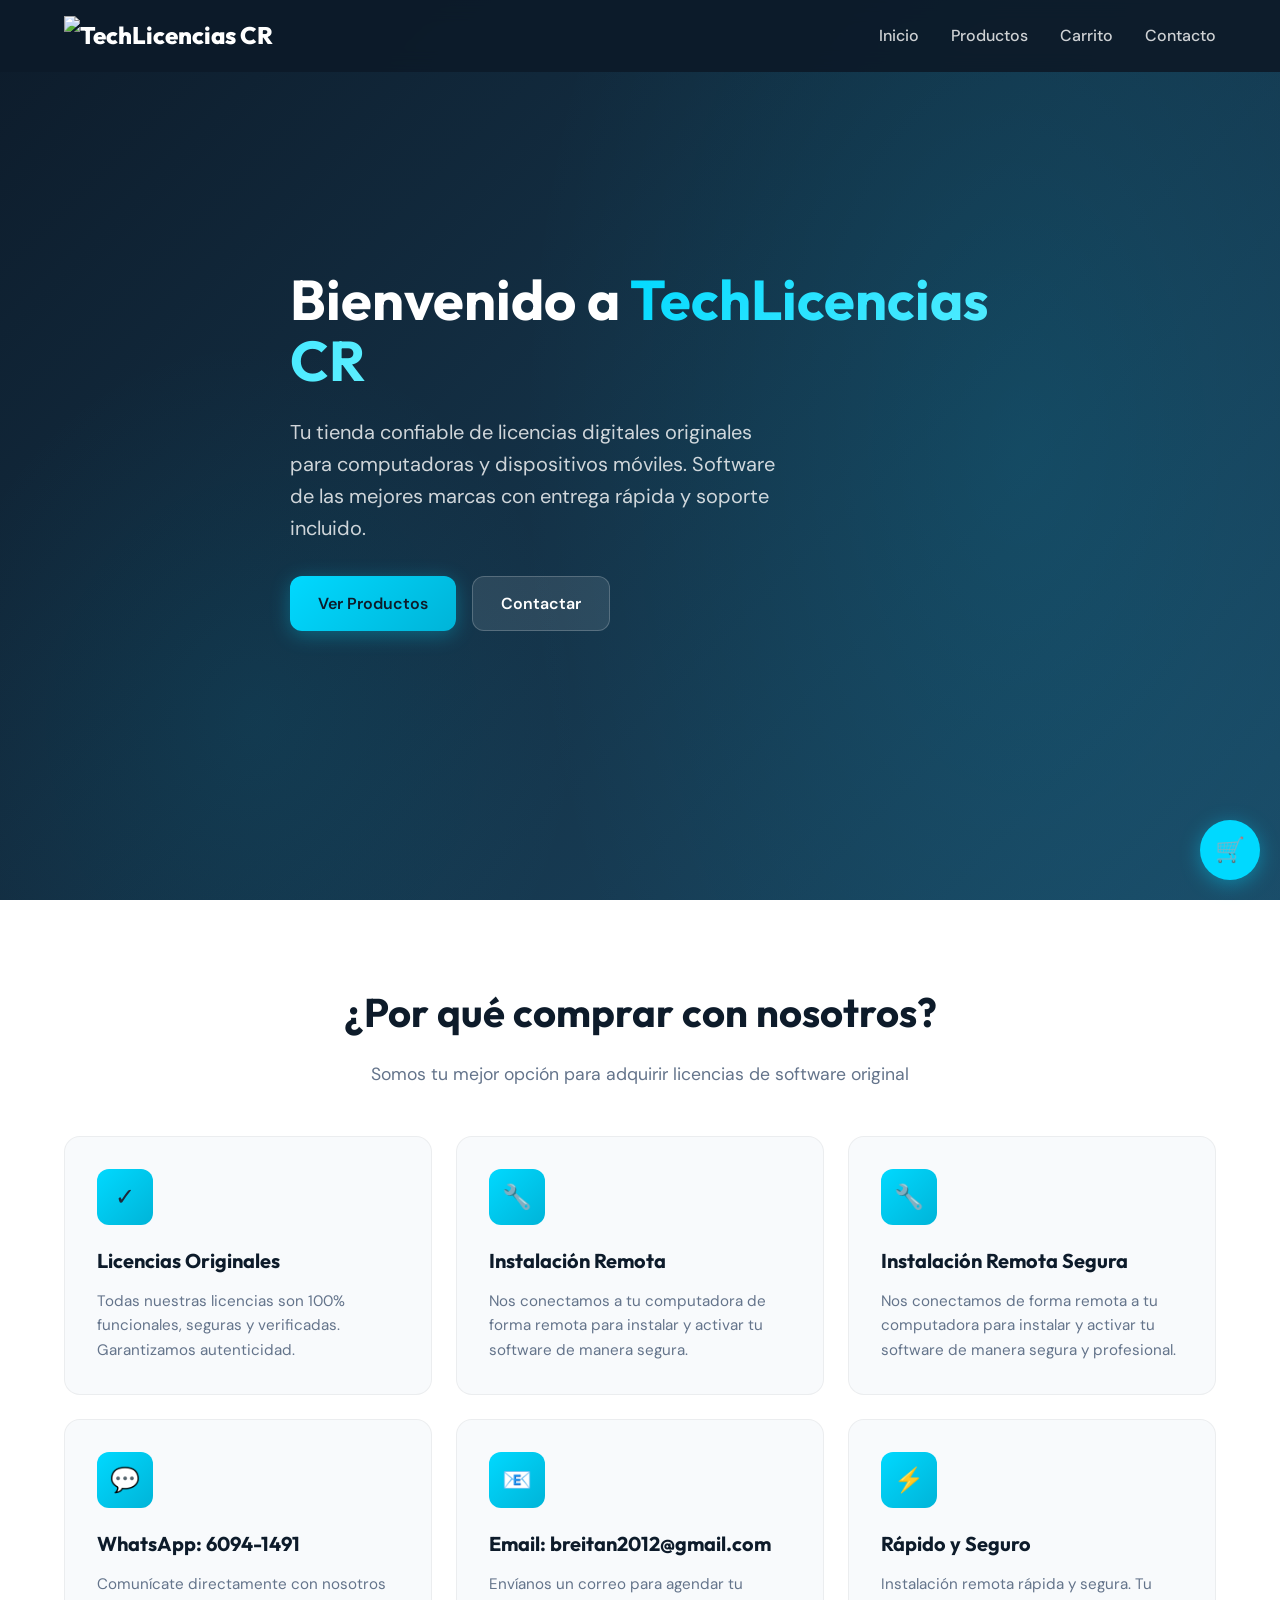
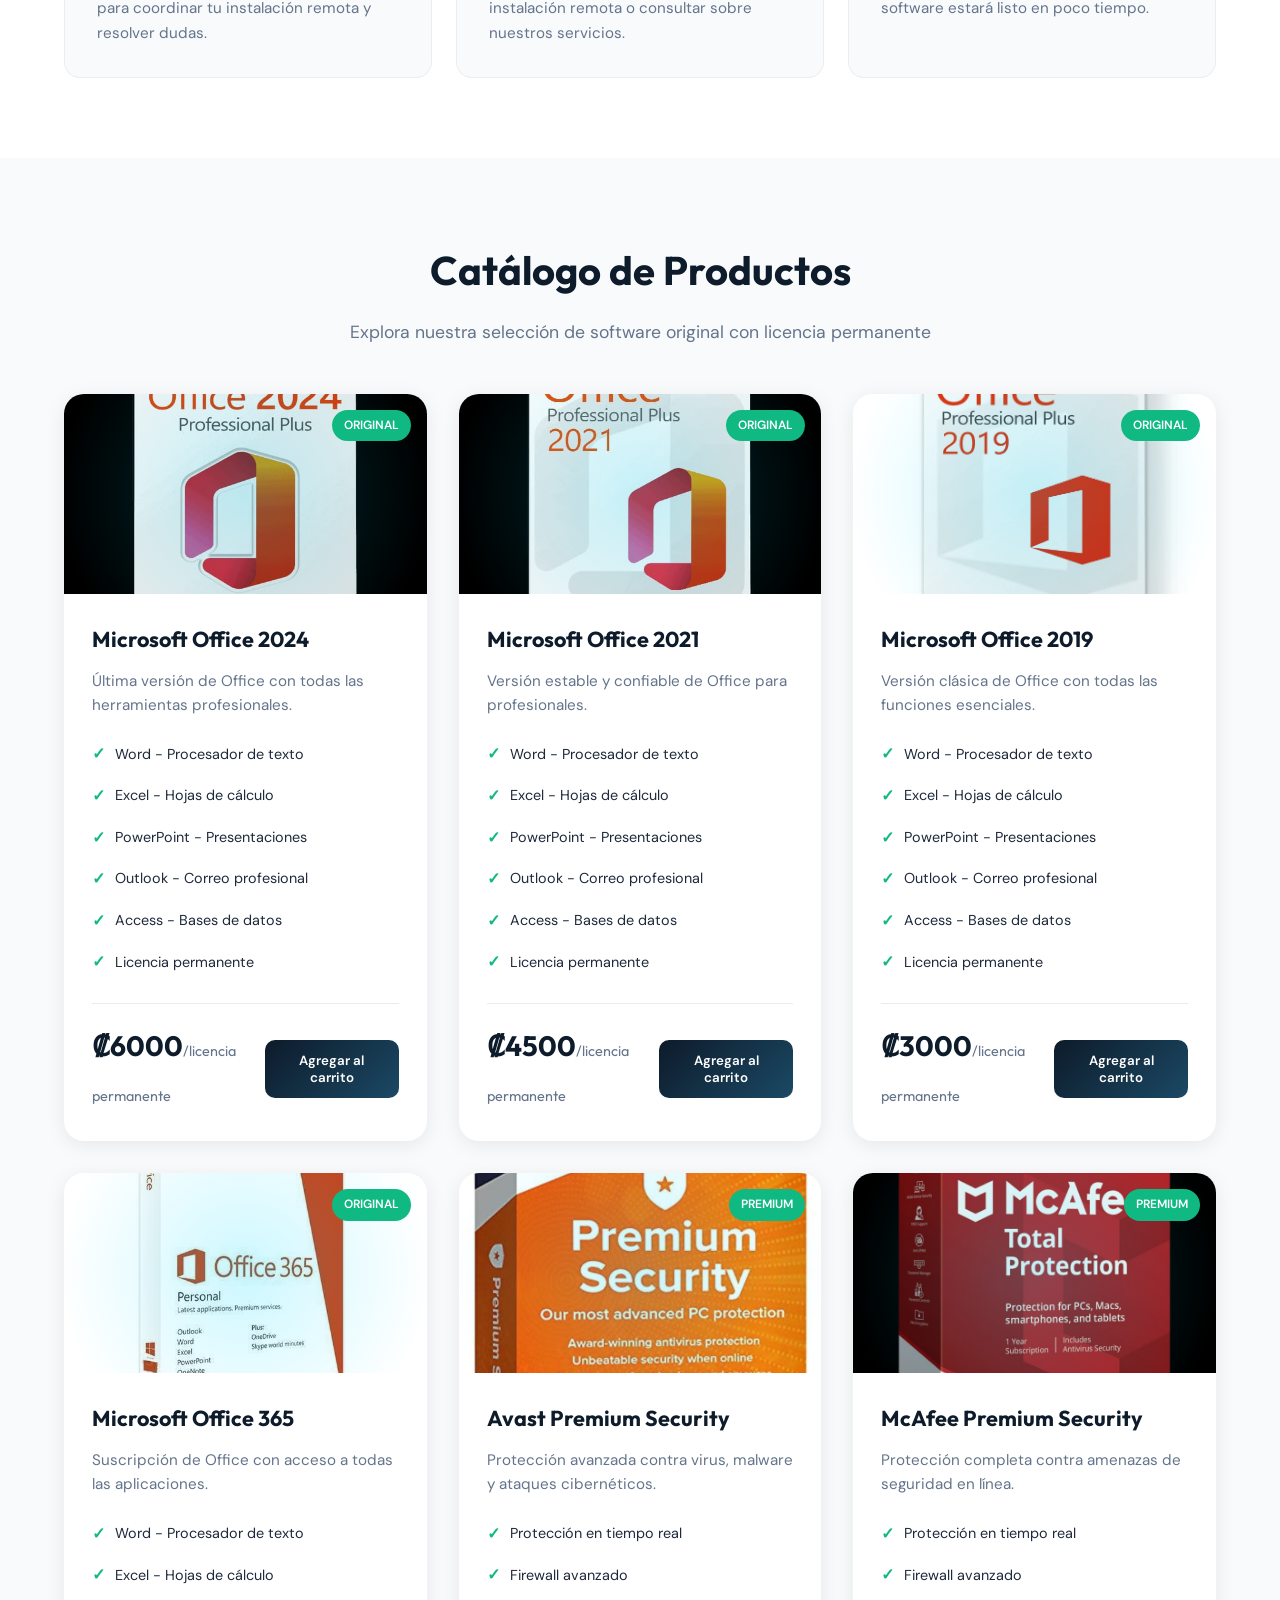
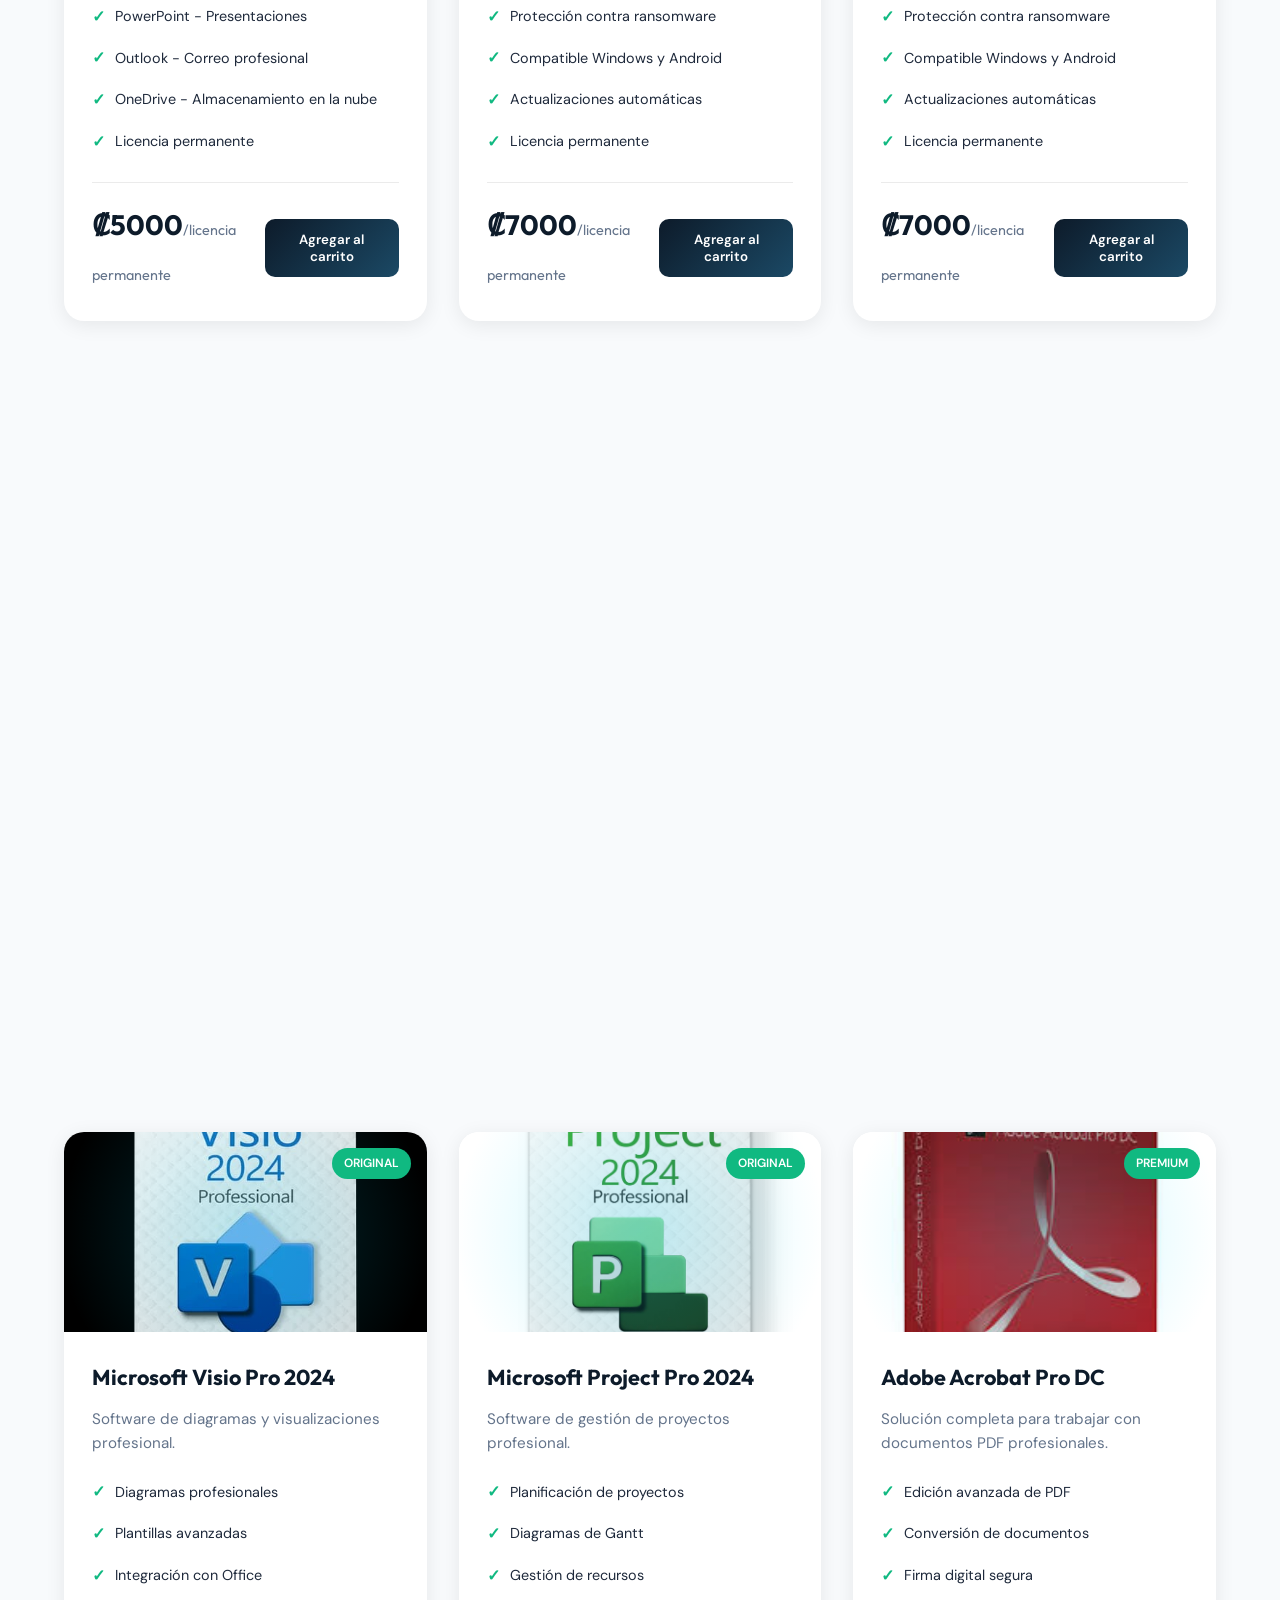
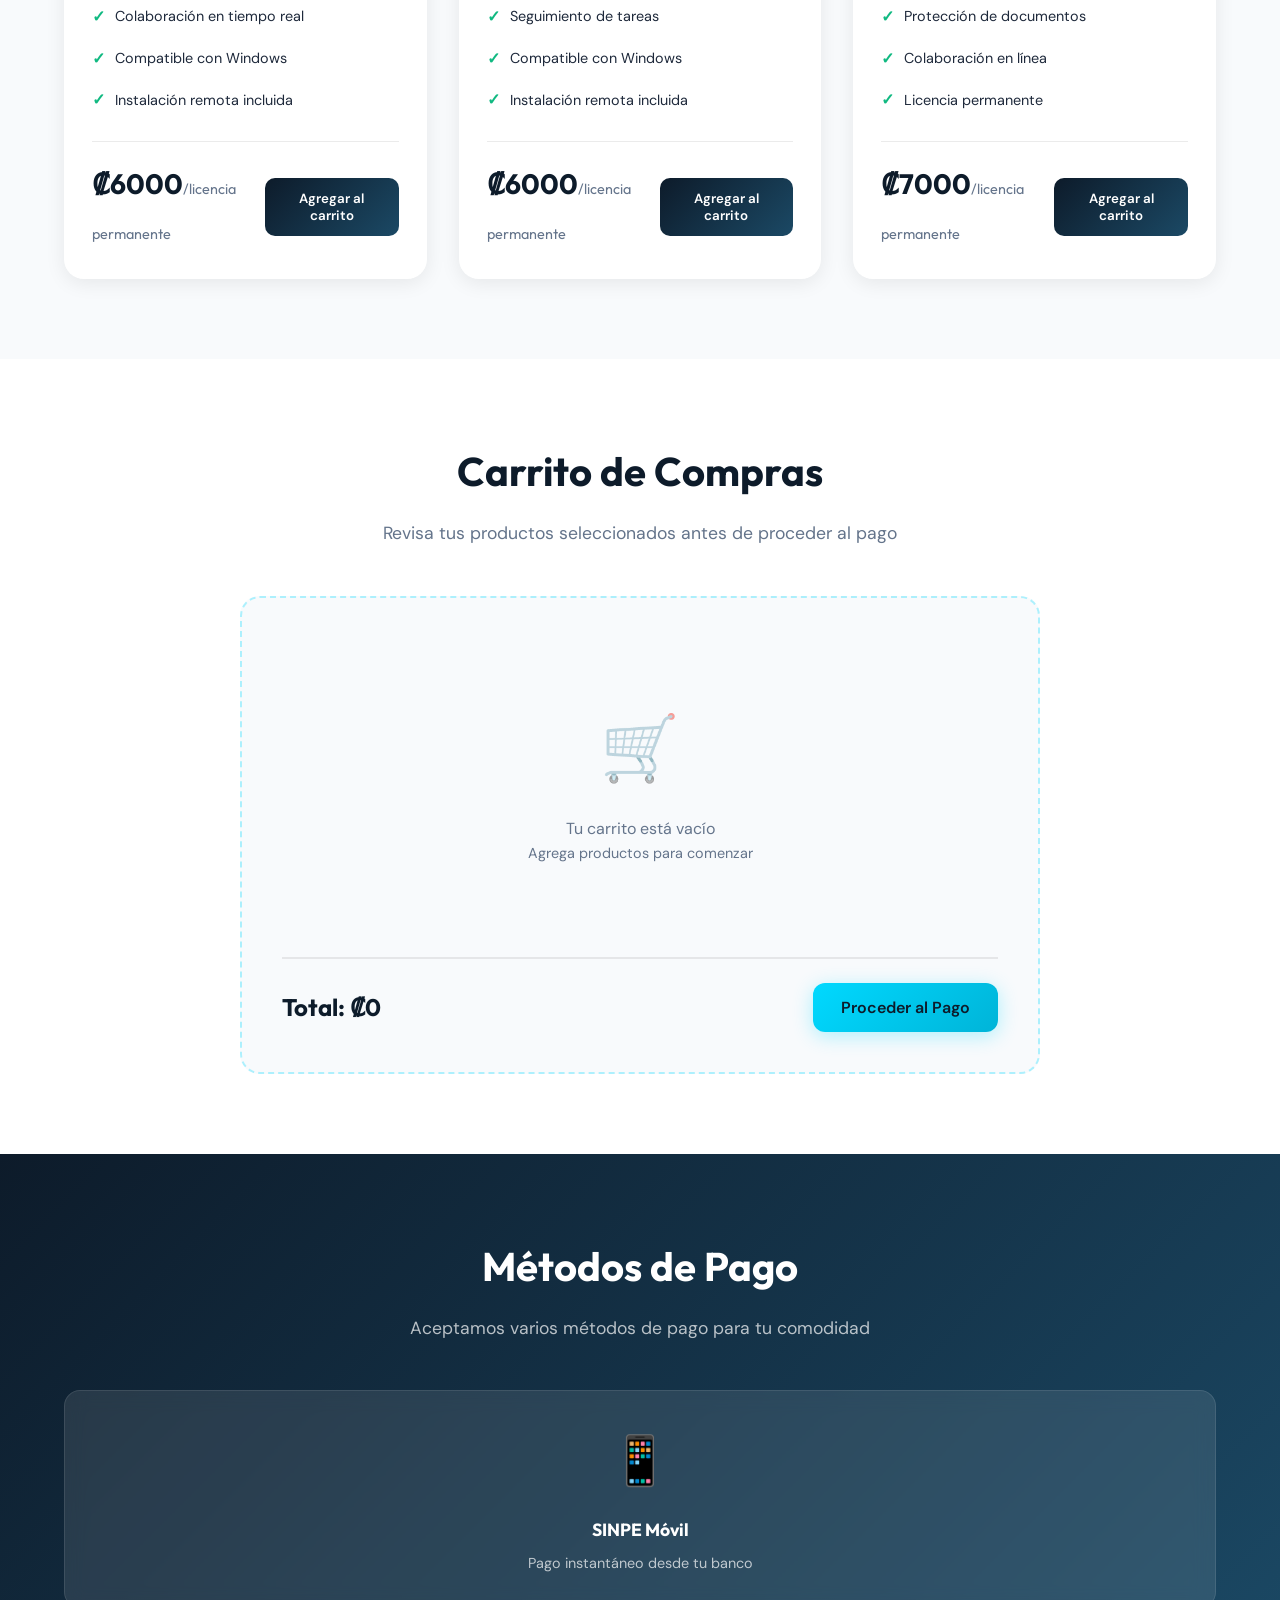
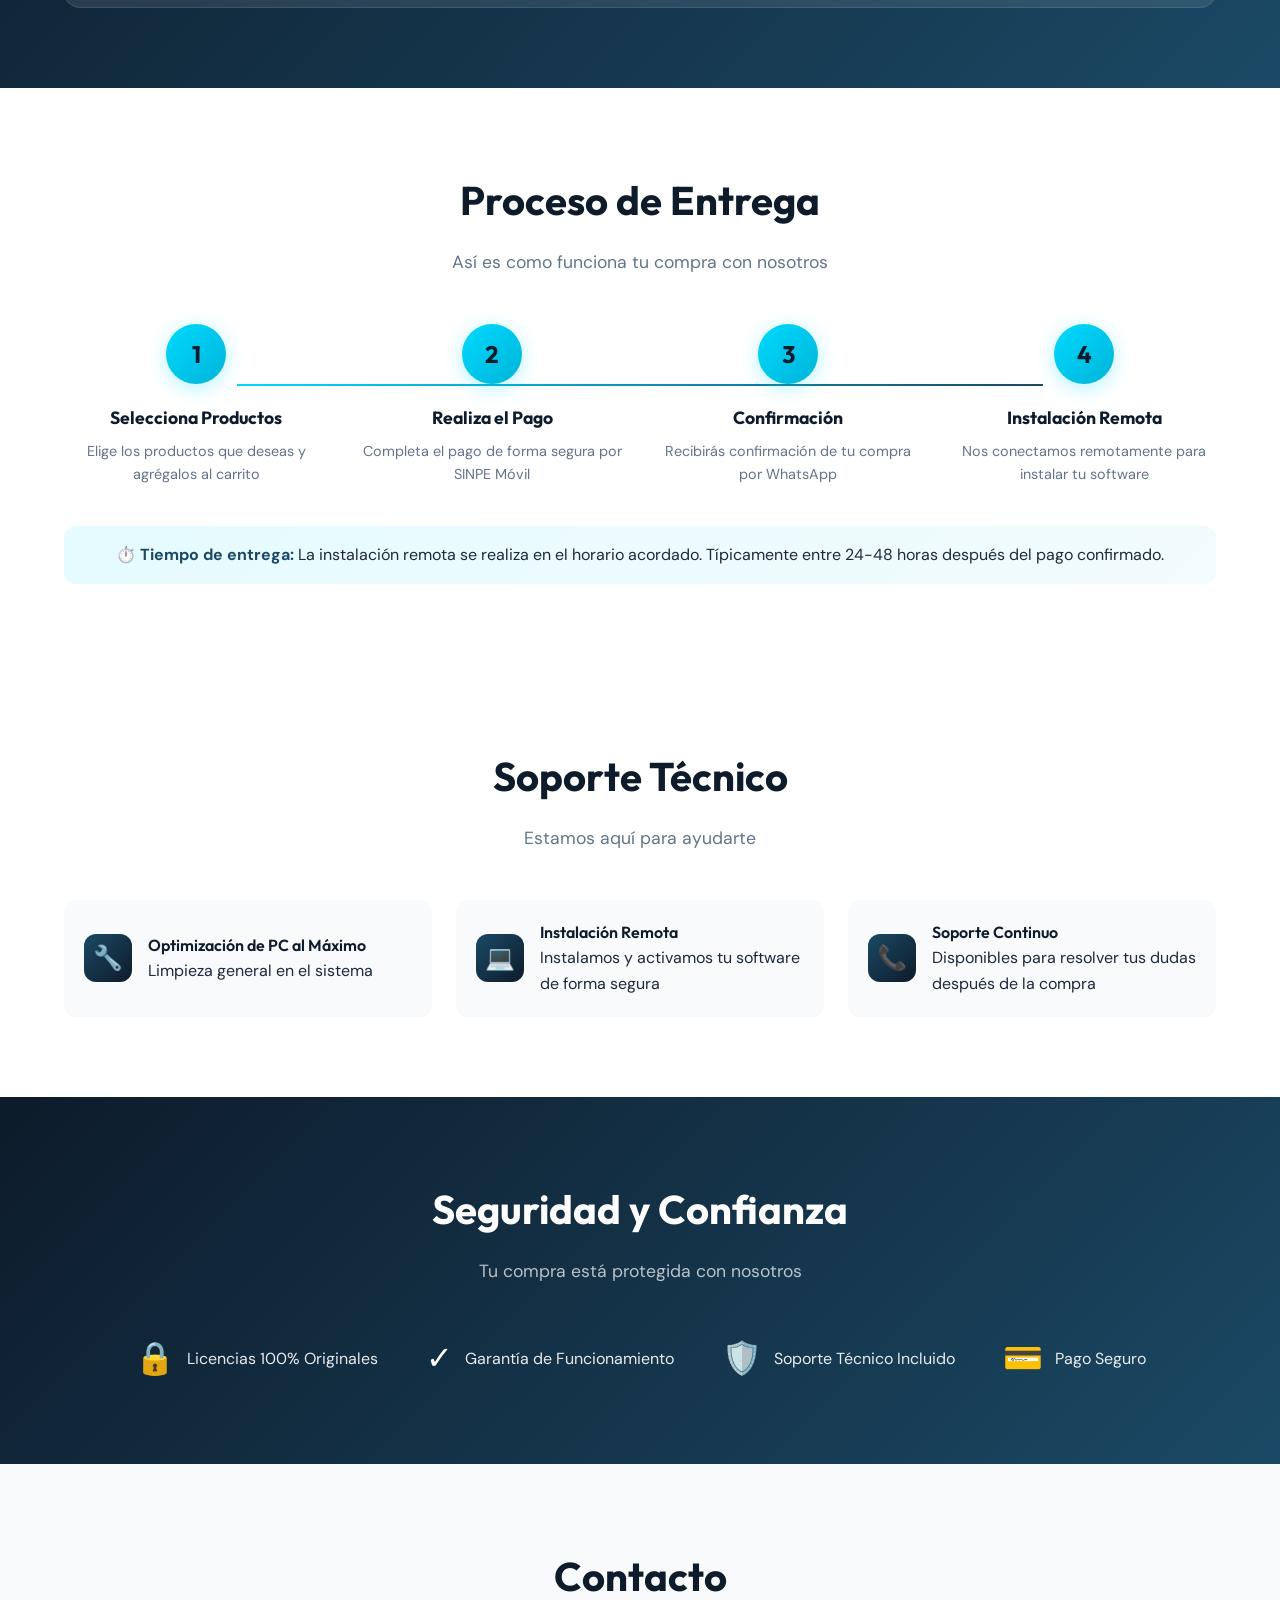
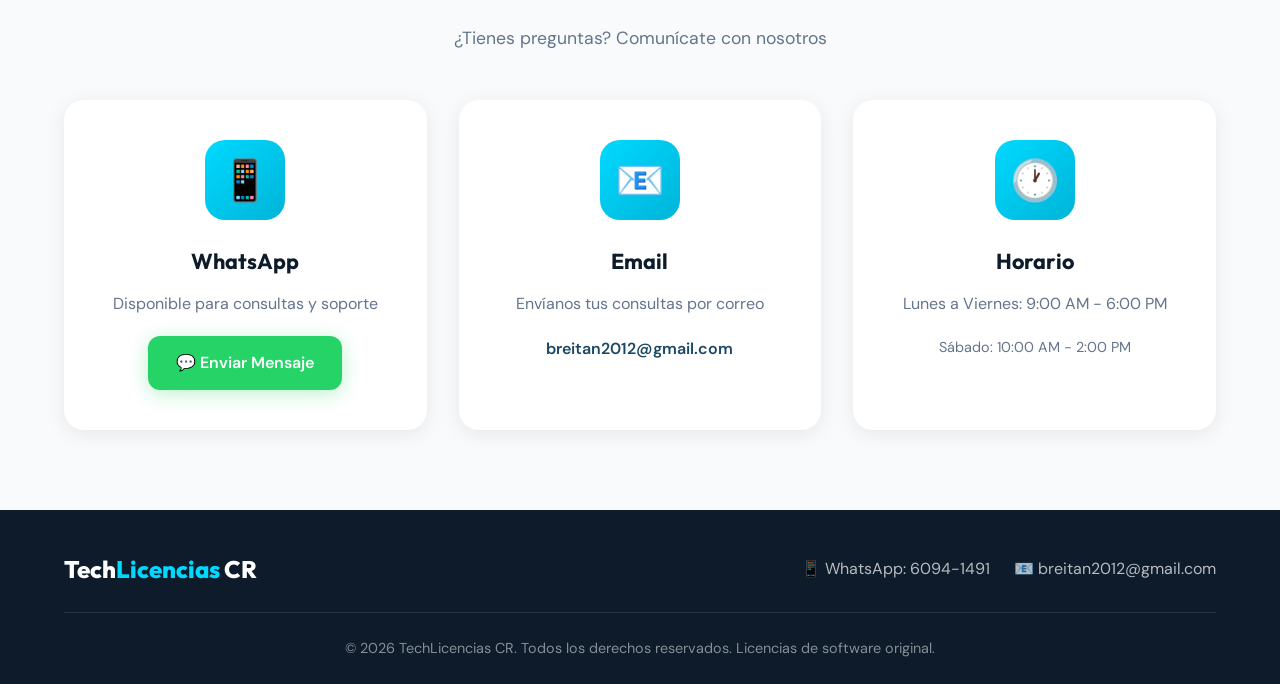
==== index.html @ f3a0fb62 "Add files via upload" ====
<!DOCTYPE html>
<html lang="es">
<head>
    <meta charset="UTF-8">
    <meta name="viewport" content="width=device-width, initial-scale=1.0">
    <title>TechLicencias CR - Licencias Digitales Originales</title>
    <link rel="preconnect" href="https://fonts.googleapis.com">
    <link rel="preconnect" href="https://fonts.gstatic.com" crossorigin>
    <link href="https://fonts.googleapis.com/css2?family=DM+Sans:wght@400;500;600&family=Outfit:wght@400;600;700;800&display=swap" rel="stylesheet">
    <link rel="stylesheet" href="styles.css">
</head>
<body>
    <!-- Floating Cart -->
    <div class="floating-cart">
        <button class="cart-button">🛒</button>
        <div class="cart-badge" style="display: none;">0</div>
        <div class="cart-panel">
            <div class="cart-header">Tu Carrito</div>
            <div class="cart-items-list">
                <div class="cart-empty-msg">Tu carrito está vacío</div>
            </div>
            <div class="cart-footer-panel">
                <div class="cart-total-panel">
                    <span>Total:</span>
                    <span class="cart-total-amount">₡0</span>
                </div>
                <div class="cart-actions">
                    <button class="btn-clear" onclick="clearCart()">Limpiar</button>
                    <button class="btn-checkout-cart" onclick="checkout()">Comprar</button>
                </div>
            </div>
        </div>
    </div>

    <!-- Header -->
    <header id="header">
        <div class="container nav-container">
            <a href="#" class="logo" style="display: flex; align-items: center; gap: 12px;">
                <img src="uploads/file_0000000065a8720e84e4018075c0899a.png" alt="TechLicencias CR" style="height: 40px; width: auto;">
                <span style="display: none;">TechLicencias<span>CR</span></span>
            </a>
            <ul class="nav-menu" id="navMenu">
                <li><a href="#inicio">Inicio</a></li>
                <li><a href="#productos">Productos</a></li>
                <li><a href="#carrito">Carrito</a></li>
                <li><a href="#contacto">Contacto</a></li>
            </ul>
            <div class="mobile-toggle" id="mobileToggle">
                <span></span>
                <span></span>
                <span></span>
            </div>
        </div>
    </header>

    <!-- Hero Section -->
    <section class="hero" id="inicio">
        <div class="container">
            <div class="hero-content">
                <h1>Bienvenido a <span>TechLicencias CR</span></h1>
                <p>Tu tienda confiable de licencias digitales originales para computadoras y dispositivos móviles. Software de las mejores marcas con entrega rápida y soporte incluido.</p>
                <div class="hero-buttons">
                    <a href="#productos" class="btn btn-primary">Ver Productos</a>
                    <a href="#contacto" class="btn btn-secondary">Contactar</a>
                </div>
            </div>
        </div>
    </section>

    <!-- Features Section -->
    <section class="features" id="features">
        <div class="container">
            <div class="section-header">
                <h2>¿Por qué comprar con nosotros?</h2>
                <p>Somos tu mejor opción para adquirir licencias de software original</p>
            </div>
            <div class="features-grid">
                <div class="feature-card fade-in">
                    <div class="feature-icon">✓</div>
                    <h3>Licencias Originales</h3>
                    <p>Todas nuestras licencias son 100% funcionales, seguras y verificadas. Garantizamos autenticidad.</p>
                </div>
                <div class="feature-card fade-in stagger-1">
                    <div class="feature-icon">🔧</div>
                    <h3>Instalación Remota</h3>
                    <p>Nos conectamos a tu computadora de forma remota para instalar y activar tu software de manera segura.</p>
                </div>
                <div class="feature-card fade-in stagger-2">
                    <div class="feature-icon">🔧</div>
                    <h3>Instalación Remota Segura</h3>
                    <p>Nos conectamos de forma remota a tu computadora para instalar y activar tu software de manera segura y profesional.</p>
                </div>
                <div class="feature-card fade-in stagger-3">
                    <div class="feature-icon">💬</div>
                    <h3>WhatsApp: 6094-1491</h3>
                    <p>Comunícate directamente con nosotros para coordinar tu instalación remota y resolver dudas.</p>
                </div>
                <div class="feature-card fade-in stagger-4">
                    <div class="feature-icon">📧</div>
                    <h3>Email: breitan2012@gmail.com</h3>
                    <p>Envíanos un correo para agendar tu instalación remota o consultar sobre nuestros servicios.</p>
                </div>
                <div class="feature-card fade-in stagger-4">
                    <div class="feature-icon">⚡</div>
                    <h3>Rápido y Seguro</h3>
                    <p>Instalación remota rápida y segura. Tu software estará listo en poco tiempo.</p>
                </div>
            </div>
        </div>
    </section>

    <!-- Products Section -->
    <section class="products" id="productos">
        <div class="container">
            <div class="products-intro">
                <h2>Catálogo de Productos</h2>
                <p>Explora nuestra selección de software original con licencia permanente</p>
            </div>
            <div class="products-grid">
                <!-- Office 2024 -->
                <div class="product-card fade-in">
                    <div class="product-image">
                        <span class="product-badge">Original</span>
                        <img src="uploads/2024.jpeg" alt="Office 2024" style="width: 100%; height: 100%; object-fit: cover;">
                    </div>
                    <div class="product-content">
                        <h3>Microsoft Office 2024</h3>
                        <p>Última versión de Office con todas las herramientas profesionales.</p>
                        <ul class="product-features">
                            <li>Word - Procesador de texto</li>
                            <li>Excel - Hojas de cálculo</li>
                            <li>PowerPoint - Presentaciones</li>
                            <li>Outlook - Correo profesional</li>
                            <li>Access - Bases de datos</li>
                            <li>Licencia permanente</li>
                        </ul>
                        <div class="product-footer">
                            <div class="product-price">₡6000<span>/licencia permanente</span></div>
                            <button class="btn-add" onclick="addToCart('Office 2024', 6000)">Agregar al carrito</button>
                        </div>
                    </div>
                </div>

                <!-- Office 2021 -->
                <div class="product-card fade-in stagger-1">
                    <div class="product-image">
                        <span class="product-badge">Original</span>
                        <img src="uploads/2021.jpeg" alt="Office 2021" style="width: 100%; height: 100%; object-fit: cover;">
                    </div>
                    <div class="product-content">
                        <h3>Microsoft Office 2021</h3>
                        <p>Versión estable y confiable de Office para profesionales.</p>
                        <ul class="product-features">
                            <li>Word - Procesador de texto</li>
                            <li>Excel - Hojas de cálculo</li>
                            <li>PowerPoint - Presentaciones</li>
                            <li>Outlook - Correo profesional</li>
                            <li>Access - Bases de datos</li>
                            <li>Licencia permanente</li>
                        </ul>
                        <div class="product-footer">
                            <div class="product-price">₡4500<span>/licencia permanente</span></div>
                            <button class="btn-add" onclick="addToCart('Office 2021', 4500)">Agregar al carrito</button>
                        </div>
                    </div>
                </div>

                <!-- Office 2019 -->
                <div class="product-card fade-in stagger-2">
                    <div class="product-image">
                        <span class="product-badge">Original</span>
                        <img src="uploads/2019.jpeg" alt="Office 2019" style="width: 100%; height: 100%; object-fit: cover;">
                    </div>
                    <div class="product-content">
                        <h3>Microsoft Office 2019</h3>
                        <p>Versión clásica de Office con todas las funciones esenciales.</p>
                        <ul class="product-features">
                            <li>Word - Procesador de texto</li>
                            <li>Excel - Hojas de cálculo</li>
                            <li>PowerPoint - Presentaciones</li>
                            <li>Outlook - Correo profesional</li>
                            <li>Access - Bases de datos</li>
                            <li>Licencia permanente</li>
                        </ul>
                        <div class="product-footer">
                            <div class="product-price">₡3000<span>/licencia permanente</span></div>
                            <button class="btn-add" onclick="addToCart('Office 2019', 3000)">Agregar al carrito</button>
                        </div>
                    </div>
                </div>

                <!-- Office 365 -->
                <div class="product-card fade-in stagger-3">
                    <div class="product-image">
                        <span class="product-badge">Original</span>
                        <img src="uploads/365.jpeg" alt="Office 365" style="width: 100%; height: 100%; object-fit: cover;">
                    </div>
                    <div class="product-content">
                        <h3>Microsoft Office 365</h3>
                        <p>Suscripción de Office con acceso a todas las aplicaciones.</p>
                        <ul class="product-features">
                            <li>Word - Procesador de texto</li>
                            <li>Excel - Hojas de cálculo</li>
                            <li>PowerPoint - Presentaciones</li>
                            <li>Outlook - Correo profesional</li>
                            <li>OneDrive - Almacenamiento en la nube</li>
                            <li>Licencia permanente</li>
                        </ul>
                        <div class="product-footer">
                            <div class="product-price">₡5000<span>/licencia permanente</span></div>
                            <button class="btn-add" onclick="addToCart('Office 365', 5000)">Agregar al carrito</button>
                        </div>
                    </div>
                </div>

                <!-- Avast Premium -->
                <div class="product-card fade-in stagger-4">
                    <div class="product-image">
                        <span class="product-badge">Premium</span>
                        <img src="uploads/avast.jpeg" alt="Avast Premium" style="width: 100%; height: 100%; object-fit: cover;">
                    </div>
                    <div class="product-content">
                        <h3>Avast Premium Security</h3>
                        <p>Protección avanzada contra virus, malware y ataques cibernéticos.</p>
                        <ul class="product-features">
                            <li>Protección en tiempo real</li>
                            <li>Firewall avanzado</li>
                            <li>Protección contra ransomware</li>
                            <li>Compatible Windows y Android</li>
                            <li>Actualizaciones automáticas</li>
                            <li>Licencia permanente</li>
                        </ul>
                        <div class="product-footer">
                            <div class="product-price">₡7000<span>/licencia permanente</span></div>
                            <button class="btn-add" onclick="addToCart('Avast Premium Security', 7000)">Agregar al carrito</button>
                        </div>
                    </div>
                </div>

                <!-- McAfee Premium -->
                <div class="product-card fade-in stagger-4">
                    <div class="product-image">
                        <span class="product-badge">Premium</span>
                        <img src="uploads/mc.jpeg" alt="McAfee Premium" style="width: 100%; height: 100%; object-fit: cover;">
                    </div>
                    <div class="product-content">
                        <h3>McAfee Premium Security</h3>
                        <p>Protección completa contra amenazas de seguridad en línea.</p>
                        <ul class="product-features">
                            <li>Protección en tiempo real</li>
                            <li>Firewall avanzado</li>
                            <li>Protección contra ransomware</li>
                            <li>Compatible Windows y Android</li>
                            <li>Actualizaciones automáticas</li>
                            <li>Licencia permanente</li>
                        </ul>
                        <div class="product-footer">
                            <div class="product-price">₡7000<span>/licencia permanente</span></div>
                            <button class="btn-add" onclick="addToCart('McAfee Premium Security', 7000)">Agregar al carrito</button>
                        </div>
                    </div>
                </div>

                <!-- Windows 11 Pro -->
                <div class="product-card fade-in stagger-1">
                    <div class="product-image">
                        <span class="product-badge">Original</span>
                        <img src="uploads/11 pro.jpeg" alt="Windows 11 Pro" style="width: 100%; height: 100%; object-fit: cover;">
                    </div>
                    <div class="product-content">
                        <h3>Windows 11 Pro</h3>
                        <p>Sistema operativo profesional con todas las funciones avanzadas.</p>
                        <ul class="product-features">
                            <li>Interfaz moderna y renovada</li>
                            <li>Seguridad Bitlocker</li>
                            <li>Hyper-V Virtualización</li>
                            <li>Escritorio remoto</li>
                            <li>Windows Update empresarial</li>
                            <li>Instalación remota incluida</li>
                        </ul>
                        <div class="product-footer">
                            <div class="product-price">₡5000<span>/licencia permanente</span></div>
                            <button class="btn-add" onclick="addToCart('Windows 11 Pro', 5000)">Agregar al carrito</button>
                        </div>
                    </div>
                </div>

                <!-- Windows 10 Pro -->
                <div class="product-card fade-in stagger-2">
                    <div class="product-image">
                        <span class="product-badge">Original</span>
                        <img src="uploads/10 pro.jpeg" alt="Windows 10 Pro" style="width: 100%; height: 100%; object-fit: cover;">
                    </div>
                    <div class="product-content">
                        <h3>Windows 10 Pro</h3>
                        <p>Sistema operativo confiable y estable para profesionales.</p>
                        <ul class="product-features">
                            <li>Interfaz intuitiva y familiar</li>
                            <li>Seguridad Bitlocker</li>
                            <li>Hyper-V Virtualización</li>
                            <li>Escritorio remoto</li>
                            <li>Windows Update empresarial</li>
                            <li>Instalación remota incluida</li>
                        </ul>
                        <div class="product-footer">
                            <div class="product-price">₡5000<span>/licencia permanente</span></div>
                            <button class="btn-add" onclick="addToCart('Windows 10 Pro', 5000)">Agregar al carrito</button>
                        </div>
                    </div>
                </div>

                <!-- Canva Pro Education -->
                <div class="product-card fade-in stagger-3">
                    <div class="product-image">
                        <span class="product-badge">Education</span>
                        <img src="uploads/canva.jpeg" alt="Canva Pro Education" style="width: 100%; height: 100%; object-fit: cover;">
                    </div>
                    <div class="product-content">
                        <h3>Canva Pro Education</h3>
                        <p>Plan educacional de Canva con todas las funciones Premium.</p>
                        <ul class="product-features">
                            <li>Diseños ilimitados</li>
                            <li>Millones de imágenes y elementos</li>
                            <li>Compatibilidad Windows</li>
                            <li>Compatibilidad Mac</li>
                            <li>Compatibilidad iOS</li>
                            <li>Compatibilidad Android</li>
                            <li>Licencia por 2 años</li>
                        </ul>
                        <div class="product-footer">
                            <div class="product-price">₡3000<span>/2 años</span></div>
                            <button class="btn-add" onclick="addToCart('Canva Pro Education', 3000)">Agregar al carrito</button>
                        </div>
                    </div>
                </div>

                <!-- Visio Pro 2024 -->
                <div class="product-card fade-in stagger-4">
                    <div class="product-image">
                        <span class="product-badge">Original</span>
                        <img src="uploads/visio.jpeg" alt="Visio Pro 2024" style="width: 100%; height: 100%; object-fit: cover;">
                    </div>
                    <div class="product-content">
                        <h3>Microsoft Visio Pro 2024</h3>
                        <p>Software de diagramas y visualizaciones profesional.</p>
                        <ul class="product-features">
                            <li>Diagramas profesionales</li>
                            <li>Plantillas avanzadas</li>
                            <li>Integración con Office</li>
                            <li>Colaboración en tiempo real</li>
                            <li>Compatible con Windows</li>
                            <li>Instalación remota incluida</li>
                        </ul>
                        <div class="product-footer">
                            <div class="product-price">₡6000<span>/licencia permanente</span></div>
                            <button class="btn-add" onclick="addToCart('Visio Pro 2024', 6000)">Agregar al carrito</button>
                        </div>
                    </div>
                </div>

                <!-- Project Pro 2024 -->
                <div class="product-card fade-in">
                    <div class="product-image">
                        <span class="product-badge">Original</span>
                        <img src="uploads/project.jpeg" alt="Project Pro 2024" style="width: 100%; height: 100%; object-fit: cover;">
                    </div>
                    <div class="product-content">
                        <h3>Microsoft Project Pro 2024</h3>
                        <p>Software de gestión de proyectos profesional.</p>
                        <ul class="product-features">
                            <li>Planificación de proyectos</li>
                            <li>Diagramas de Gantt</li>
                            <li>Gestión de recursos</li>
                            <li>Seguimiento de tareas</li>
                            <li>Compatible con Windows</li>
                            <li>Instalación remota incluida</li>
                        </ul>
                        <div class="product-footer">
                            <div class="product-price">₡6000<span>/licencia permanente</span></div>
                            <button class="btn-add" onclick="addToCart('Project Pro 2024', 6000)">Agregar al carrito</button>
                        </div>
                    </div>
                </div>

                <!-- Adobe Acrobat Pro DC -->
                <div class="product-card fade-in stagger-1">
                    <div class="product-image">
                        <span class="product-badge">Premium</span>
                        <img src="uploads/dc.jpeg" alt="Adobe Acrobat Pro DC" style="width: 100%; height: 100%; object-fit: cover;">
                    </div>
                    <div class="product-content">
                        <h3>Adobe Acrobat Pro DC</h3>
                        <p>Solución completa para trabajar con documentos PDF profesionales.</p>
                        <ul class="product-features">
                            <li>Edición avanzada de PDF</li>
                            <li>Conversión de documentos</li>
                            <li>Firma digital segura</li>
                            <li>Protección de documentos</li>
                            <li>Colaboración en línea</li>
                            <li>Licencia permanente</li>
                        </ul>
                        <div class="product-footer">
                            <div class="product-price">₡7000<span>/licencia permanente</span></div>
                            <button class="btn-add" onclick="addToCart('Adobe Acrobat Pro DC', 7000)">Agregar al carrito</button>
                        </div>
                    </div>
                </div>
            </div>
        </div>
    </section>

    <!-- Cart Section -->
    <section class="cart" id="carrito">
        <div class="container">
            <div class="section-header">
                <h2>Carrito de Compras</h2>
                <p>Revisa tus productos seleccionados antes de proceder al pago</p>
            </div>
            <div class="cart-content">
                <div class="cart-items" id="cartItems">
                    <div class="cart-empty">
                        <div class="cart-empty-icon">🛒</div>
                        <p>Tu carrito está vacío</p>
                        <p style="font-size: 0.9rem;">Agrega productos para comenzar</p>
                    </div>
                </div>
                <div class="cart-footer">
                    <div class="cart-total">Total: ₡<span id="cartTotal">0</span></div>
                    <button class="btn btn-primary" onclick="checkout()">Proceder al Pago</button>
                </div>
            </div>
        </div>
    </section>

    <!-- Payment Methods -->
    <section class="payment" id="pago">
        <div class="container">
            <div class="section-header">
                <h2>Métodos de Pago</h2>
                <p>Aceptamos varios métodos de pago para tu comodidad</p>
            </div>
            <div class="payment-grid">
                <div class="payment-card fade-in">
                    <div class="payment-icon">📱</div>
                    <h3>SINPE Móvil</h3>
                    <p>Pago instantáneo desde tu banco</p>
                </div>
            </div>
        </div>
    </section>

    <!-- Delivery -->
    <section class="delivery" id="entrega">
        <div class="container">
            <div class="section-header">
                <h2>Proceso de Entrega</h2>
                <p>Así es como funciona tu compra con nosotros</p>
            </div>
            <div class="delivery-steps">
                <div class="delivery-step fade-in">
                    <div class="step-number">1</div>
                    <h3>Selecciona Productos</h3>
                    <p>Elige los productos que deseas y agrégalos al carrito</p>
                </div>
                <div class="delivery-step fade-in stagger-1">
                    <div class="step-number">2</div>
                    <h3>Realiza el Pago</h3>
                    <p>Completa el pago de forma segura por SINPE Móvil</p>
                </div>
                <div class="delivery-step fade-in stagger-2">
                    <div class="step-number">3</div>
                    <h3>Confirmación</h3>
                    <p>Recibirás confirmación de tu compra por WhatsApp</p>
                </div>
                <div class="delivery-step fade-in stagger-3">
                    <div class="step-number">4</div>
                    <h3>Instalación Remota</h3>
                    <p>Nos conectamos remotamente para instalar tu software</p>
                </div>
            </div>
            <div class="delivery-note">
                <strong>⏱️ Tiempo de entrega:</strong> La instalación remota se realiza en el horario acordado. Típicamente entre 24-48 horas después del pago confirmado.
            </div>
        </div>
    </section>

    <!-- Support -->
    <section class="support" id="soporte">
        <div class="container">
            <div class="section-header">
                <h2>Soporte Técnico</h2>
                <p>Estamos aquí para ayudarte</p>
            </div>
            <div class="support-grid">
                <div class="support-item fade-in">
                    <div class="support-icon">🔧</div>
                    <div>
                        <h4>Optimización de PC al Máximo</h4>
                        <p>Limpieza general en el sistema</p>
                    </div>
                </div>
                <div class="support-item fade-in stagger-1">
                    <div class="support-icon">💻</div>
                    <div>
                        <h4>Instalación Remota</h4>
                        <p>Instalamos y activamos tu software de forma segura</p>
                    </div>
                </div>
                <div class="support-item fade-in stagger-2">
                    <div class="support-icon">📞</div>
                    <div>
                        <h4>Soporte Continuo</h4>
                        <p>Disponibles para resolver tus dudas después de la compra</p>
                    </div>
                </div>
            </div>
        </div>
    </section>

    <!-- Security -->
    <section class="security" id="seguridad">
        <div class="container">
            <div class="section-header">
                <h2 style="color: white;">Seguridad y Confianza</h2>
                <p style="color: rgba(255,255,255,0.7);">Tu compra está protegida con nosotros</p>
            </div>
            <div class="security-grid">
                <div class="security-item">
                    <div class="security-icon">🔒</div>
                    <span>Licencias 100% Originales</span>
                </div>
                <div class="security-item">
                    <div class="security-icon">✓</div>
                    <span>Garantía de Funcionamiento</span>
                </div>
                <div class="security-item">
                    <div class="security-icon">🛡️</div>
                    <span>Soporte Técnico Incluido</span>
                </div>
                <div class="security-item">
                    <div class="security-icon">💳</div>
                    <span>Pago Seguro</span>
                </div>
            </div>
        </div>
    </section>

    <!-- Contact -->
    <section class="contact" id="contacto">
        <div class="container">
            <div class="section-header">
                <h2>Contacto</h2>
                <p>¿Tienes preguntas? Comunícate con nosotros</p>
            </div>
            <div class="contact-grid">
                <div class="contact-card fade-in">
                    <div class="contact-icon">📱</div>
                    <h3>WhatsApp</h3>
                    <p>Disponible para consultas y soporte</p>
                    <a href="https://wa.me/50660941491" class="whatsapp-btn" target="_blank">
                        💬 Enviar Mensaje
                    </a>
                </div>
                <div class="contact-card fade-in stagger-1">
                    <div class="contact-icon">📧</div>
                    <h3>Email</h3>
                    <p>Envíanos tus consultas por correo</p>
                    <a href="mailto:breitan2012@gmail.com" class="contact-link">
                        breitan2012@gmail.com
                    </a>
                </div>
                <div class="contact-card fade-in stagger-2">
                    <div class="contact-icon">🕐</div>
                    <h3>Horario</h3>
                    <p>Lunes a Viernes: 9:00 AM - 6:00 PM</p>
                    <p style="font-size: 0.9rem; color: #64748B;">Sábado: 10:00 AM - 2:00 PM</p>
                </div>
            </div>
        </div>
    </section>

    <!-- Footer -->
    <footer>
        <div class="container">
            <div class="footer-content">
                <div class="footer-logo">Tech<span>Licencias</span> CR</div>
                <div class="footer-contact">
                    <a href="https://wa.me/50660941491" target="_blank">📱 WhatsApp: 6094-1491</a>
                    <a href="mailto:breitan2012@gmail.com">📧 breitan2012@gmail.com</a>
                </div>
            </div>
            <div class="footer-bottom">
                <p>&copy; 2026 TechLicencias CR. Todos los derechos reservados. Licencias de software original.</p>
            </div>
        </div>
    </footer>

    <script src="script.js"></script>
</body>
</html>
---- styles.css ----
:root {
    --primary: #0D1B2A;
    --secondary: #1B4965;
    --accent: #00D9FF;
    --accent-dark: #00B4D8;
    --success: #10B981;
    --bg: #F8FAFC;
    --card-bg: #FFFFFF;
    --text-primary: #1E293B;
    --text-secondary: #64748B;
    --shadow: 0 4px 20px rgba(0,0,0,0.08);
    --shadow-hover: 0 12px 40px rgba(0,0,0,0.15);
}

* {
    margin: 0;
    padding: 0;
    box-sizing: border-box;
}

html {
    scroll-behavior: smooth;
}

body {
    font-family: 'DM Sans', sans-serif;
    background: var(--bg);
    color: var(--text-primary);
    line-height: 1.6;
    overflow-x: hidden;
}

h1, h2, h3, h4 {
    font-family: 'Outfit', sans-serif;
    font-weight: 700;
}

.container {
    max-width: 1200px;
    margin: 0 auto;
    padding: 0 24px;
}

/* Floating Cart */
.floating-cart {
    position: fixed;
    bottom: 20px;
    right: 20px;
    z-index: 1000;
}

.cart-button {
    width: 60px;
    height: 60px;
    border-radius: 50%;
    background: var(--accent);
    color: var(--primary);
    border: none;
    font-size: 24px;
    cursor: pointer;
    box-shadow: 0 4px 20px rgba(0, 217, 255, 0.4);
    display: flex;
    align-items: center;
    justify-content: center;
    transition: all 0.3s ease;
}

.cart-button:hover {
    transform: scale(1.1);
    box-shadow: 0 6px 30px rgba(0, 217, 255, 0.6);
}

.cart-button.active {
    background: var(--accent-dark);
}

.cart-badge {
    position: absolute;
    top: -8px;
    right: -8px;
    background: #EF4444;
    color: white;
    border-radius: 50%;
    width: 28px;
    height: 28px;
    display: flex;
    align-items: center;
    justify-content: center;
    font-size: 12px;
    font-weight: 600;
}

.cart-panel {
    position: absolute;
    bottom: 80px;
    right: 0;
    background: white;
    border-radius: 12px;
    box-shadow: 0 8px 32px rgba(0,0,0,0.15);
    width: 320px;
    max-height: 400px;
    overflow-y: auto;
    display: none;
    flex-direction: column;
    animation: slideUp 0.3s ease;
}

.cart-panel.active {
    display: flex;
}

@keyframes slideUp {
    from {
        opacity: 0;
        transform: translateY(10px);
    }
    to {
        opacity: 1;
        transform: translateY(0);
    }
}

.cart-header {
    padding: 16px;
    border-bottom: 1px solid #E2E8F0;
    font-weight: 600;
    color: var(--primary);
}

.cart-items-list {
    flex: 1;
    padding: 12px;
}

.cart-item {
    padding: 12px;
    border-bottom: 1px solid #F1F5F9;
    display: flex;
    justify-content: space-between;
    align-items: center;
    font-size: 14px;
}

.cart-item:last-child {
    border-bottom: none;
}

.cart-item-name {
    flex: 1;
    color: var(--text-primary);
}

.cart-item-price {
    color: var(--accent);
    font-weight: 600;
    margin-right: 8px;
}

.cart-empty-msg {
    padding: 24px;
    text-align: center;
    color: var(--text-secondary);
    font-size: 14px;
}

.cart-footer-panel {
    padding: 16px;
    border-top: 1px solid #E2E8F0;
    background: #F8FAFC;
    border-radius: 0 0 12px 12px;
}

.cart-total-panel {
    display: flex;
    justify-content: space-between;
    margin-bottom: 12px;
    font-weight: 600;
    color: var(--primary);
}

.cart-total-amount {
    color: var(--accent);
    font-size: 18px;
}

.cart-actions {
    display: flex;
    gap: 8px;
}

.cart-actions button {
    flex: 1;
    padding: 10px;
    border: none;
    border-radius: 6px;
    font-weight: 600;
    cursor: pointer;
    transition: all 0.3s ease;
    font-size: 13px;
}

.btn-clear {
    background: #F1F5F9;
    color: var(--text-secondary);
}

.btn-clear:hover {
    background: #E2E8F0;
}

.btn-checkout-cart {
    background: var(--accent);
    color: var(--primary);
}

.btn-checkout-cart:hover {
    background: var(--accent-dark);
}

/* Header */
header {
    position: fixed;
    top: 0;
    left: 0;
    right: 0;
    background: rgba(13, 27, 42, 0.95);
    backdrop-filter: blur(10px);
    z-index: 999;
    padding: 16px 0;
    transition: all 0.3s ease;
}

header.scrolled {
    padding: 12px 0;
    box-shadow: 0 4px 30px rgba(0,0,0,0.2);
}

.nav-container {
    display: flex;
    justify-content: space-between;
    align-items: center;
}

.logo {
    font-family: 'Outfit', sans-serif;
    font-size: 1.5rem;
    font-weight: 800;
    color: white;
    text-decoration: none;
}

.logo span {
    color: var(--accent);
}

.nav-menu {
    display: flex;
    gap: 32px;
    list-style: none;
}

.nav-menu a {
    color: rgba(255,255,255,0.8);
    text-decoration: none;
    font-weight: 500;
    transition: color 0.3s;
    position: relative;
}

.nav-menu a::after {
    content: '';
    position: absolute;
    bottom: -4px;
    left: 0;
    width: 0;
    height: 2px;
    background: var(--accent);
    transition: width 0.3s;
}

.nav-menu a:hover {
    color: white;
}

.nav-menu a:hover::after {
    width: 100%;
}

.mobile-toggle {
    display: none;
    flex-direction: column;
    gap: 5px;
    cursor: pointer;
    padding: 8px;
}

.mobile-toggle span {
    width: 24px;
    height: 2px;
    background: white;
    transition: all 0.3s;
}

/* Hero Section */
.hero {
    min-height: 100vh;
    display: flex;
    align-items: center;
    background: linear-gradient(135deg, var(--primary) 0%, var(--secondary) 100%);
    position: relative;
    overflow: hidden;
    padding-top: 80px;
}

.hero::before {
    content: '';
    position: absolute;
    top: -50%;
    right: -20%;
    width: 80%;
    height: 200%;
    background: radial-gradient(ellipse, rgba(0,217,255,0.1) 0%, transparent 70%);
    animation: float 20s ease-in-out infinite;
}

.hero::after {
    content: '';
    position: absolute;
    bottom: -30%;
    left: -10%;
    width: 60%;
    height: 100%;
    background: radial-gradient(ellipse, rgba(0,180,216,0.08) 0%, transparent 60%);
    animation: float 25s ease-in-out infinite reverse;
}

@keyframes float {
    0%, 100% { transform: translate(0, 0) rotate(0deg); }
    50% { transform: translate(30px, -20px) rotate(5deg); }
}

.hero-content {
    position: relative;
    z-index: 1;
    max-width: 700px;
}

.hero h1 {
    font-size: clamp(2.5rem, 5vw, 3.5rem);
    color: white;
    margin-bottom: 24px;
    line-height: 1.1;
}

.hero h1 span {
    background: linear-gradient(135deg, var(--accent), #60EFFF);
    -webkit-background-clip: text;
    -webkit-text-fill-color: transparent;
    background-clip: text;
}

.hero p {
    font-size: 1.25rem;
    color: rgba(255,255,255,0.8);
    margin-bottom: 32px;
    max-width: 500px;
}

.hero-buttons {
    display: flex;
    gap: 16px;
    flex-wrap: wrap;
}

.btn {
    display: inline-flex;
    align-items: center;
    gap: 8px;
    padding: 14px 28px;
    border-radius: 12px;
    font-weight: 600;
    font-size: 1rem;
    text-decoration: none;
    transition: all 0.3s;
    cursor: pointer;
    border: none;
    font-family: 'DM Sans', sans-serif;
}

.btn-primary {
    background: linear-gradient(135deg, var(--accent), var(--accent-dark));
    color: var(--primary);
    box-shadow: 0 4px 20px rgba(0,217,255,0.3);
}

.btn-primary:hover {
    transform: translateY(-2px);
    box-shadow: 0 8px 30px rgba(0,217,255,0.4);
}

.btn-secondary {
    background: rgba(255,255,255,0.1);
    color: white;
    border: 1px solid rgba(255,255,255,0.2);
}

.btn-secondary:hover {
    background: rgba(255,255,255,0.2);
    transform: translateY(-2px);
}

/* Section Styles */
section {
    padding: 80px 0;
}

.section-header {
    text-align: center;
    margin-bottom: 48px;
}

.section-header h2 {
    font-size: clamp(1.75rem, 4vw, 2.5rem);
    color: var(--primary);
    margin-bottom: 16px;
}

.section-header p {
    color: var(--text-secondary);
    max-width: 600px;
    margin: 0 auto;
    font-size: 1.1rem;
}

/* Why Choose Us */
.features {
    background: white;
}

.features-grid {
    display: grid;
    grid-template-columns: repeat(auto-fit, minmax(280px, 1fr));
    gap: 24px;
}

.feature-card {
    background: var(--bg);
    padding: 32px;
    border-radius: 16px;
    transition: all 0.3s;
    border: 1px solid rgba(0,0,0,0.05);
}

.feature-card:hover {
    transform: translateY(-4px);
    box-shadow: var(--shadow);
}

.feature-icon {
    width: 56px;
    height: 56px;
    background: linear-gradient(135deg, var(--accent), var(--accent-dark));
    border-radius: 12px;
    display: flex;
    align-items: center;
    justify-content: center;
    margin-bottom: 20px;
    font-size: 1.5rem;
}

.feature-card h3 {
    font-size: 1.25rem;
    margin-bottom: 12px;
    color: var(--primary);
}

.feature-card p {
    color: var(--text-secondary);
    font-size: 0.95rem;
}

/* Products */
.products {
    background: var(--bg);
}

.products-intro {
    text-align: center;
    margin-bottom: 48px;
}

.products-intro h2 {
    font-size: clamp(1.75rem, 4vw, 2.5rem);
    color: var(--primary);
    margin-bottom: 16px;
}

.products-intro p {
    color: var(--text-secondary);
    font-size: 1.1rem;
}

.products-grid {
    display: grid;
    grid-template-columns: repeat(auto-fit, minmax(320px, 1fr));
    gap: 32px;
}

.product-card {
    background: var(--card-bg);
    border-radius: 20px;
    overflow: hidden;
    box-shadow: var(--shadow);
    transition: all 0.3s;
}

.product-card:hover {
    transform: translateY(-8px);
    box-shadow: var(--shadow-hover);
}

.product-image {
    height: 200px;
    background: linear-gradient(135deg, var(--primary), var(--secondary));
    display: flex;
    align-items: center;
    justify-content: center;
    position: relative;
    overflow: hidden;
}

.product-image::before {
    content: '';
    position: absolute;
    width: 150%;
    height: 150%;
    background: radial-gradient(circle, rgba(0,217,255,0.2) 0%, transparent 60%);
    animation: pulse 4s ease-in-out infinite;
}

@keyframes pulse {
    0%, 100% { transform: scale(1); opacity: 0.5; }
    50% { transform: scale(1.1); opacity: 0.8; }
}

.product-icon {
    font-size: 4rem;
    position: relative;
    z-index: 1;
}

.product-badge {
    position: absolute;
    top: 16px;
    right: 16px;
    background: var(--success);
    color: white;
    padding: 6px 12px;
    border-radius: 20px;
    font-size: 0.75rem;
    font-weight: 600;
    text-transform: uppercase;
}

.product-content {
    padding: 28px;
}

.product-content h3 {
    font-size: 1.35rem;
    color: var(--primary);
    margin-bottom: 12px;
}

.product-content > p {
    color: var(--text-secondary);
    font-size: 0.95rem;
    margin-bottom: 16px;
}

.product-features {
    list-style: none;
    margin-bottom: 20px;
}

.product-features li {
    display: flex;
    align-items: center;
    gap: 10px;
    padding: 8px 0;
    color: var(--text-primary);
    font-size: 0.9rem;
}

.product-features li::before {
    content: '✓';
    color: var(--success);
    font-weight: bold;
    font-size: 1rem;
}

.product-footer {
    display: flex;
    justify-content: space-between;
    align-items: center;
    margin-top: 20px;
    padding-top: 20px;
    border-top: 1px solid rgba(0,0,0,0.08);
}

.product-price {
    font-family: 'Outfit', sans-serif;
    font-size: 1.75rem;
    font-weight: 700;
    color: var(--primary);
}

.product-price span {
    font-size: 0.9rem;
    color: var(--text-secondary);
    font-weight: 400;
}

.btn-add {
    background: linear-gradient(135deg, var(--primary), var(--secondary));
    color: white;
    padding: 12px 24px;
    border-radius: 10px;
    font-weight: 600;
    border: none;
    cursor: pointer;
    transition: all 0.3s;
    font-family: 'DM Sans', sans-serif;
}

.btn-add:hover {
    transform: scale(1.05);
    box-shadow: 0 4px 15px rgba(13,27,42,0.3);
}

/* Cart Section */
.cart {
    background: white;
}

.cart-content {
    max-width: 800px;
    margin: 0 auto;
    background: var(--bg);
    border-radius: 20px;
    padding: 40px;
    border: 2px dashed rgba(0,217,255,0.3);
}

.cart-items {
    min-height: 200px;
}

.cart-empty {
    text-align: center;
    padding: 60px 20px;
    color: var(--text-secondary);
}

.cart-empty-icon {
    font-size: 4rem;
    margin-bottom: 16px;
    opacity: 0.5;
}

.cart-footer {
    margin-top: 32px;
    padding-top: 24px;
    border-top: 2px solid rgba(0,0,0,0.08);
    display: flex;
    justify-content: space-between;
    align-items: center;
}

.cart-total {
    font-family: 'Outfit', sans-serif;
    font-size: 1.5rem;
    font-weight: 700;
    color: var(--primary);
}

/* Payment Methods */
.payment {
    background: linear-gradient(135deg, var(--primary), var(--secondary));
    color: white;
}

.payment .section-header h2 {
    color: white;
}

.payment .section-header p {
    color: rgba(255,255,255,0.7);
}

.payment-grid {
    display: grid;
    grid-template-columns: repeat(auto-fit, minmax(200px, 1fr));
    gap: 24px;
}

.payment-card {
    background: rgba(255,255,255,0.1);
    backdrop-filter: blur(10px);
    padding: 32px;
    border-radius: 16px;
    text-align: center;
    border: 1px solid rgba(255,255,255,0.1);
    transition: all 0.3s;
}

.payment-card:hover {
    background: rgba(255,255,255,0.15);
    transform: translateY(-4px);
}

.payment-icon {
    font-size: 3rem;
    margin-bottom: 16px;
}

.payment-card h3 {
    font-size: 1.1rem;
    margin-bottom: 8px;
}

.payment-card p {
    font-size: 0.9rem;
    color: rgba(255,255,255,0.7);
}

/* Delivery */
.delivery {
    background: white;
}

.delivery-steps {
    display: grid;
    grid-template-columns: repeat(auto-fit, minmax(250px, 1fr));
    gap: 32px;
    position: relative;
}

.delivery-steps::before {
    content: '';
    position: absolute;
    top: 60px;
    left: 15%;
    right: 15%;
    height: 2px;
    background: linear-gradient(90deg, var(--accent), var(--secondary));
    z-index: 0;
}

.delivery-step {
    text-align: center;
    position: relative;
    z-index: 1;
}

.step-number {
    width: 60px;
    height: 60px;
    background: linear-gradient(135deg, var(--accent), var(--accent-dark));
    border-radius: 50%;
    display: flex;
    align-items: center;
    justify-content: center;
    font-family: 'Outfit', sans-serif;
    font-size: 1.5rem;
    font-weight: 700;
    color: var(--primary);
    margin: 0 auto 20px;
    box-shadow: 0 4px 20px rgba(0,217,255,0.3);
}

.delivery-step h3 {
    font-size: 1.1rem;
    color: var(--primary);
    margin-bottom: 8px;
}

.delivery-step p {
    color: var(--text-secondary);
    font-size: 0.9rem;
}

.delivery-note {
    text-align: center;
    margin-top: 40px;
    padding: 16px 24px;
    background: linear-gradient(135deg, rgba(0,217,255,0.1), rgba(0,180,216,0.05));
    border-radius: 12px;
    display: inline-block;
    width: 100%;
}

.delivery-note strong {
    color: var(--secondary);
}

/* Contact */
.contact {
    background: var(--bg);
}

.contact-grid {
    display: grid;
    grid-template-columns: repeat(auto-fit, minmax(300px, 1fr));
    gap: 32px;
}

.contact-card {
    background: var(--card-bg);
    padding: 40px;
    border-radius: 20px;
    box-shadow: var(--shadow);
    text-align: center;
    transition: all 0.3s;
}

.contact-card:hover {
    transform: translateY(-4px);
    box-shadow: var(--shadow-hover);
}

.contact-icon {
    width: 80px;
    height: 80px;
    background: linear-gradient(135deg, var(--accent), var(--accent-dark));
    border-radius: 20px;
    display: flex;
    align-items: center;
    justify-content: center;
    font-size: 2.5rem;
    margin: 0 auto 24px;
}

.contact-card h3 {
    font-size: 1.35rem;
    color: var(--primary);
    margin-bottom: 12px;
}

.contact-card p {
    color: var(--text-secondary);
    margin-bottom: 20px;
}

.contact-link {
    display: inline-flex;
    align-items: center;
    gap: 8px;
    color: var(--secondary);
    text-decoration: none;
    font-weight: 600;
    transition: color 0.3s;
}

.contact-link:hover {
    color: var(--accent);
}

.whatsapp-btn {
    display: inline-flex;
    align-items: center;
    gap: 12px;
    background: #25D366;
    color: white;
    padding: 14px 28px;
    border-radius: 12px;
    text-decoration: none;
    font-weight: 600;
    transition: all 0.3s;
    box-shadow: 0 4px 20px rgba(37,211,102,0.3);
}

.whatsapp-btn:hover {
    transform: translateY(-2px);
    box-shadow: 0 8px 30px rgba(37,211,102,0.4);
}

/* Support */
.support {
    background: white;
}

.support-grid {
    display: grid;
    grid-template-columns: repeat(auto-fit, minmax(280px, 1fr));
    gap: 24px;
}

.support-item {
    display: flex;
    align-items: center;
    gap: 16px;
    padding: 20px;
    background: var(--bg);
    border-radius: 12px;
    transition: all 0.3s;
}

.support-item:hover {
    background: rgba(0,217,255,0.08);
}

.support-icon {
    width: 48px;
    height: 48px;
    background: linear-gradient(135deg, var(--secondary), var(--primary));
    border-radius: 12px;
    display: flex;
    align-items: center;
    justify-content: center;
    font-size: 1.5rem;
    flex-shrink: 0;
}

.support-item h4 {
    font-size: 1rem;
    color: var(--primary);
    font-weight: 600;
}

/* Security */
.security {
    background: linear-gradient(135deg, var(--primary), var(--secondary));
    color: white;
    text-align: center;
}

.security-grid {
    display: flex;
    justify-content: center;
    gap: 48px;
    flex-wrap: wrap;
}

.security-item {
    display: flex;
    align-items: center;
    gap: 12px;
}

.security-icon {
    font-size: 2rem;
}

.security-item span {
    font-size: 1rem;
    color: rgba(255,255,255,0.9);
}

/* Footer */
footer {
    background: var(--primary);
    color: white;
    padding: 40px 0 24px;
}

.footer-content {
    display: flex;
    justify-content: space-between;
    align-items: center;
    flex-wrap: wrap;
    gap: 24px;
    padding-bottom: 24px;
    border-bottom: 1px solid rgba(255,255,255,0.1);
    margin-bottom: 24px;
}

.footer-logo {
    font-family: 'Outfit', sans-serif;
    font-size: 1.5rem;
    font-weight: 800;
}

.footer-logo span {
    color: var(--accent);
}

.footer-contact {
    display: flex;
    gap: 24px;
    flex-wrap: wrap;
}

.footer-contact a {
    color: rgba(255,255,255,0.7);
    text-decoration: none;
    display: flex;
    align-items: center;
    gap: 8px;
    transition: color 0.3s;
}

.footer-contact a:hover {
    color: var(--accent);
}

.footer-bottom {
    text-align: center;
    color: rgba(255,255,255,0.5);
    font-size: 0.9rem;
}

/* Responsive */
@media (max-width: 768px) {
    .nav-menu {
        position: fixed;
        top: 70px;
        left: 0;
        right: 0;
        background: var(--primary);
        flex-direction: column;
        padding: 24px;
        gap: 20px;
        transform: translateY(-150%);
        transition: transform 0.3s;
    }

    .nav-menu.active {
        transform: translateY(0);
    }

    .mobile-toggle {
        display: flex;
    }

    .mobile-toggle.active span:nth-child(1) {
        transform: rotate(45deg) translate(5px, 5px);
    }

    .mobile-toggle.active span:nth-child(2) {
        opacity: 0;
    }

    .mobile-toggle.active span:nth-child(3) {
        transform: rotate(-45deg) translate(5px, -5px);
    }

    .hero {
        padding-top: 100px;
        min-height: auto;
        padding-bottom: 80px;
    }

    .hero-buttons {
        flex-direction: column;
    }

    .btn {
        width: 100%;
        justify-content: center;
    }

    .delivery-steps::before {
        display: none;
    }

    .footer-content {
        flex-direction: column;
        text-align: center;
    }

    section {
        padding: 60px 0;
    }
}

/* Animations */
.fade-in {
    opacity: 0;
    transform: translateY(20px);
    transition: all 0.6s ease;
}

.fade-in.visible {
    opacity: 1;
    transform: translateY(0);
}

.stagger-1 { transition-delay: 0.1s; }
.stagger-2 { transition-delay: 0.2s; }
.stagger-3 { transition-delay: 0.3s; }
.stagger-4 { transition-delay: 0.4s; }

@keyframes slideIn {
    from {
        opacity: 0;
        transform: translateX(20px);
    }
    to {
        opacity: 1;
        transform: translateX(0);
    }
}

@keyframes slideOut {
    from {
        opacity: 1;
        transform: translateX(0);
    }
    to {
        opacity: 0;
        transform: translateX(20px);
    }
}
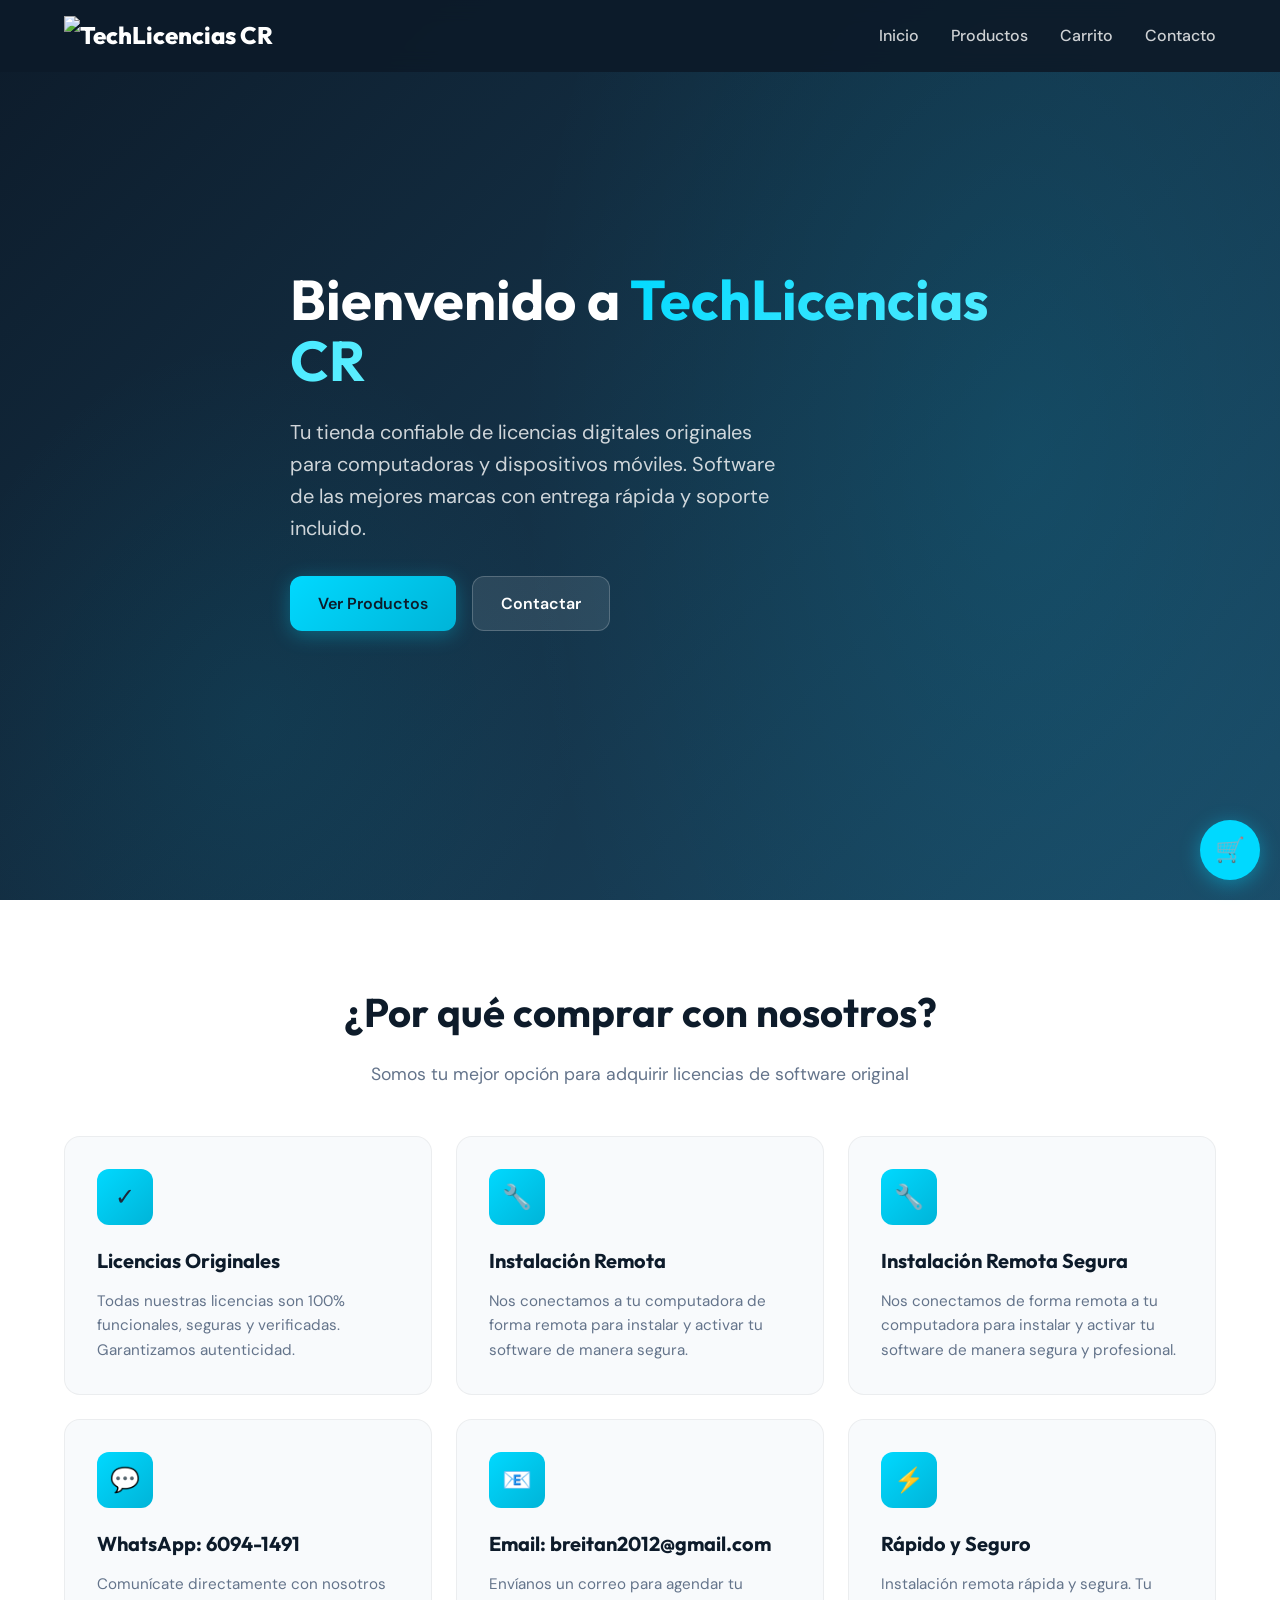
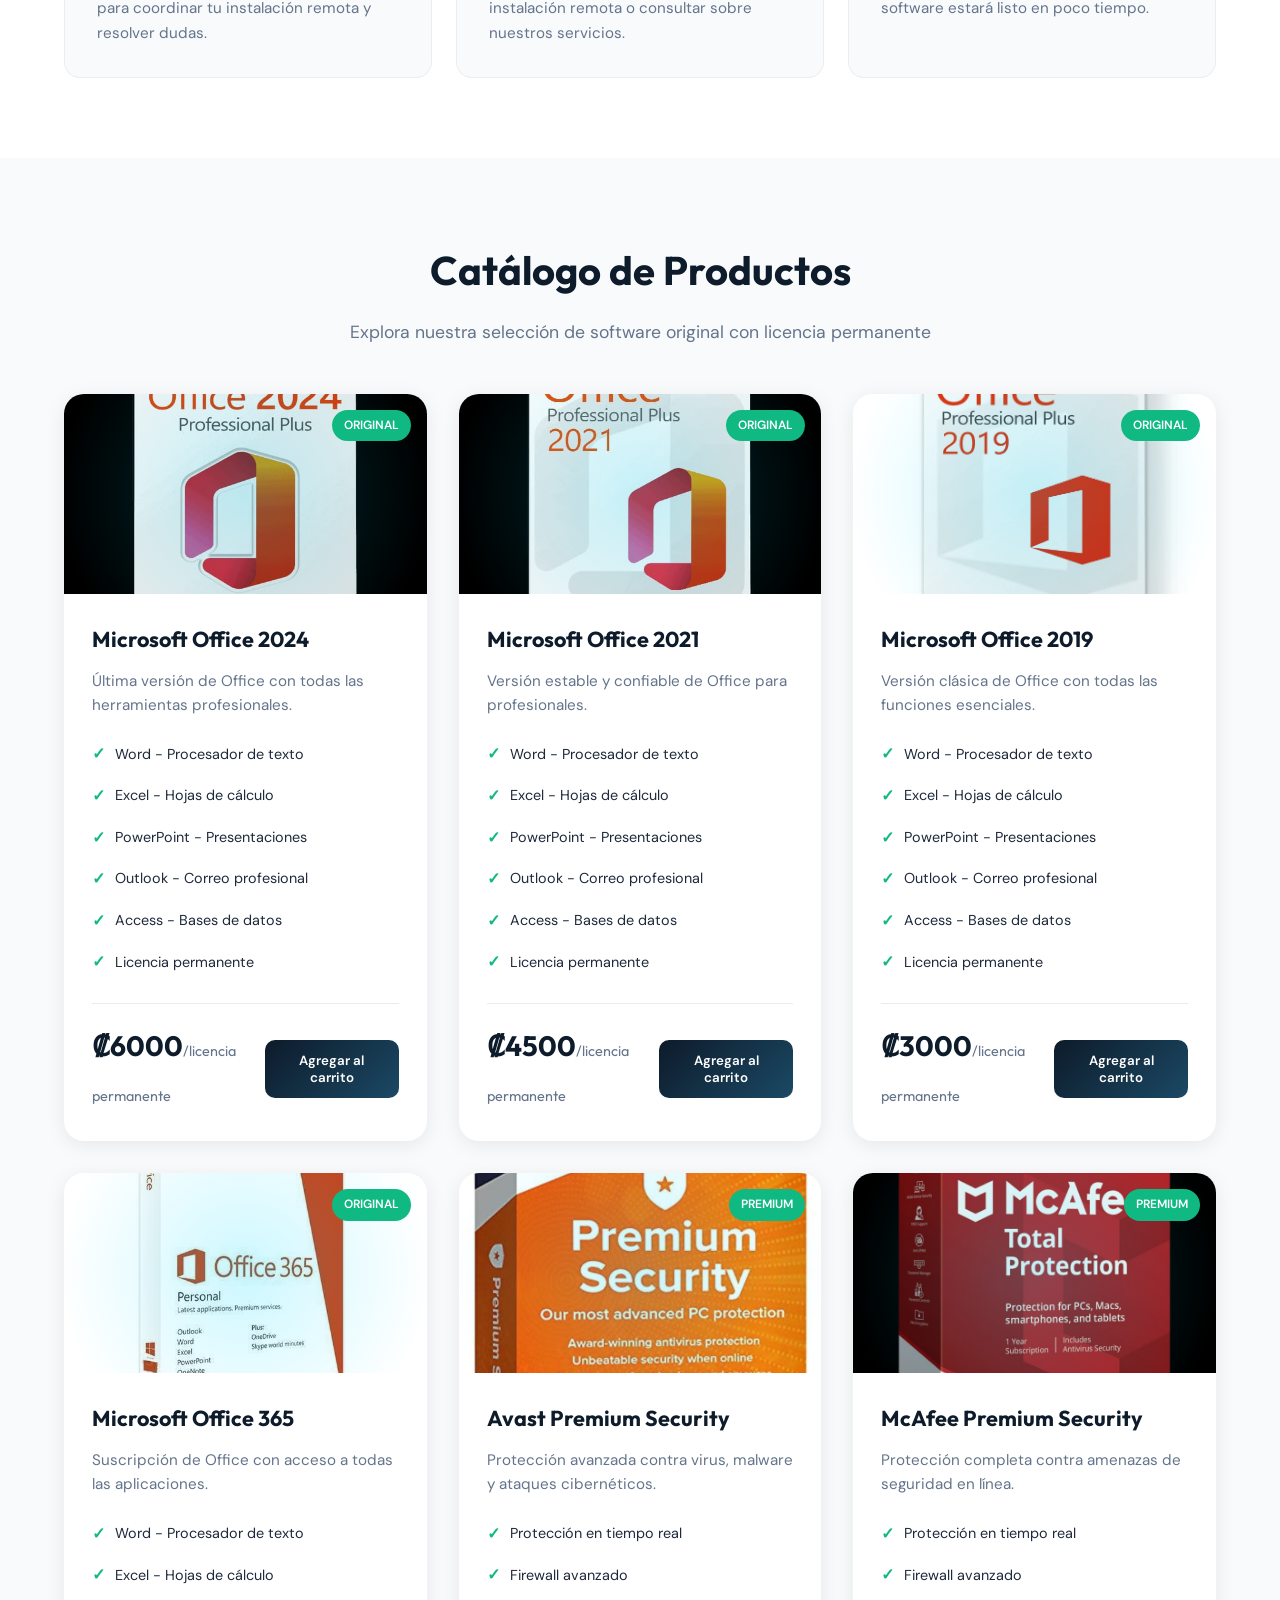
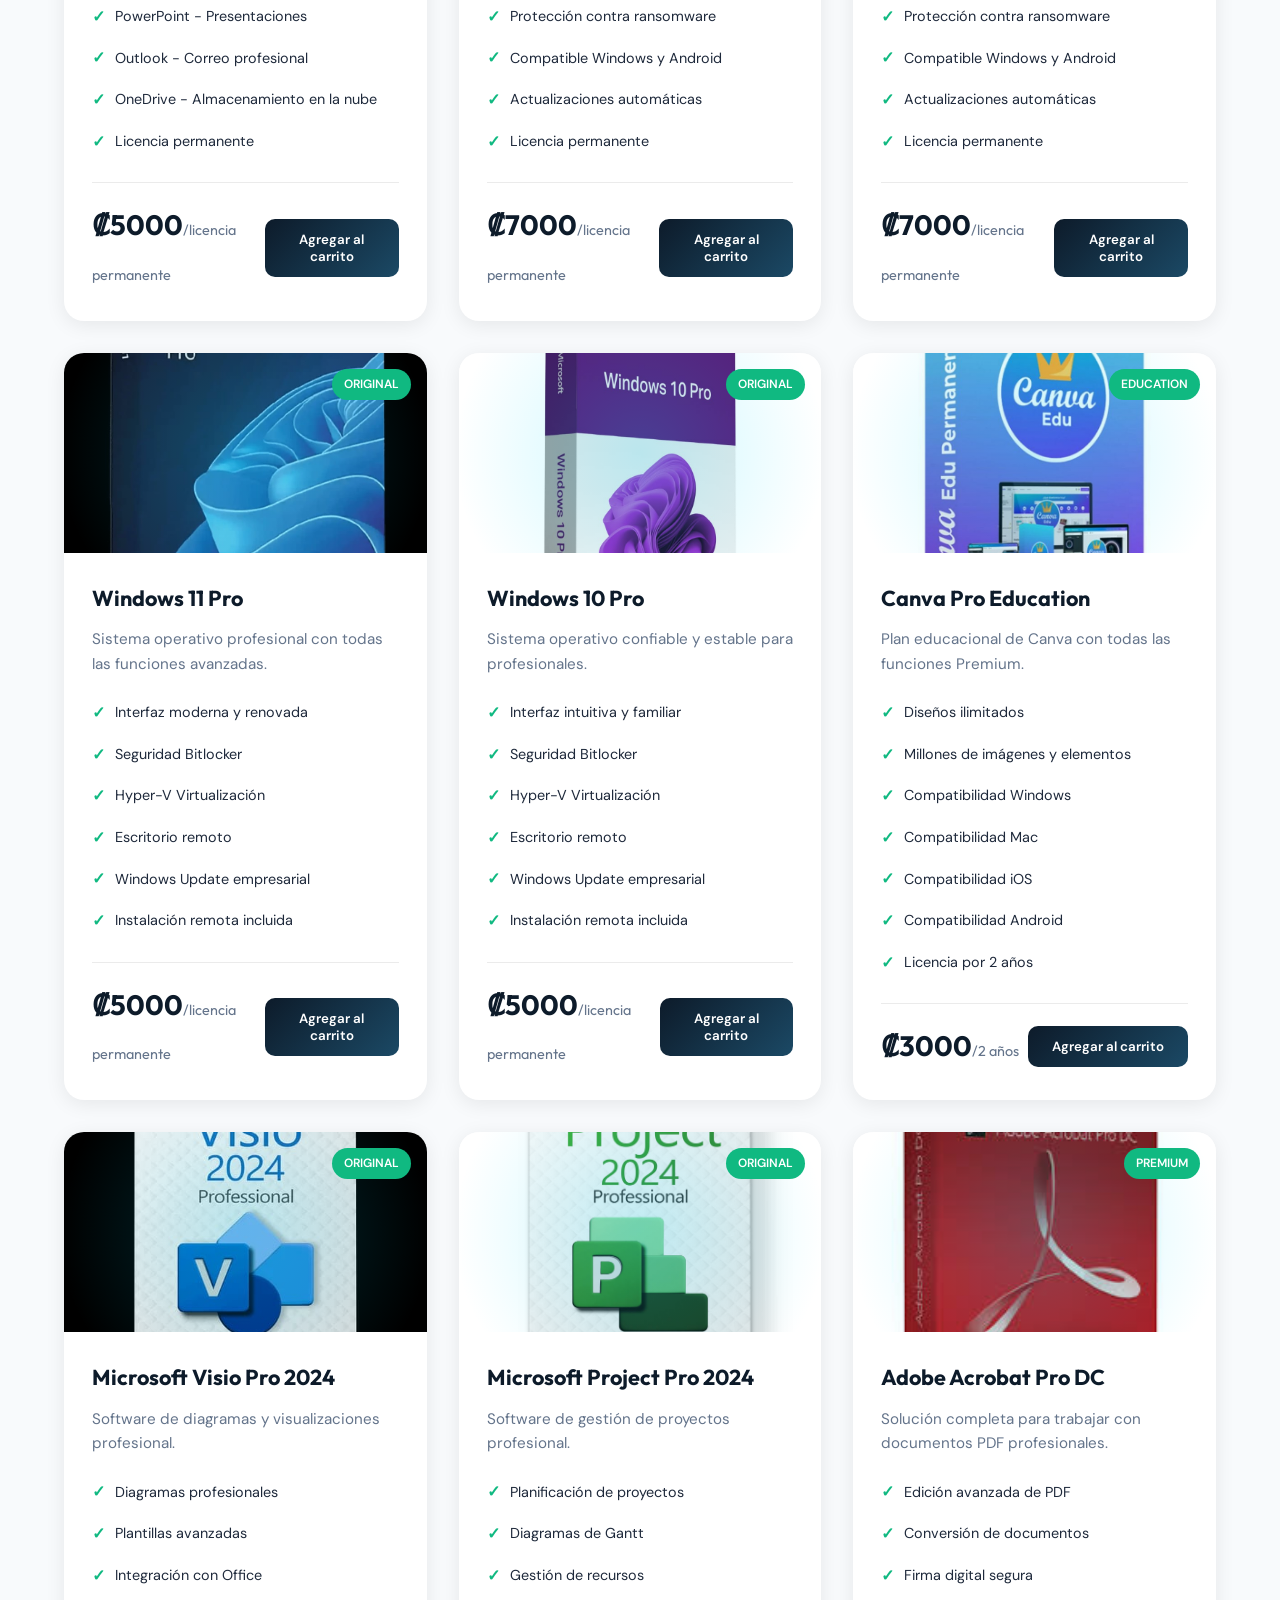
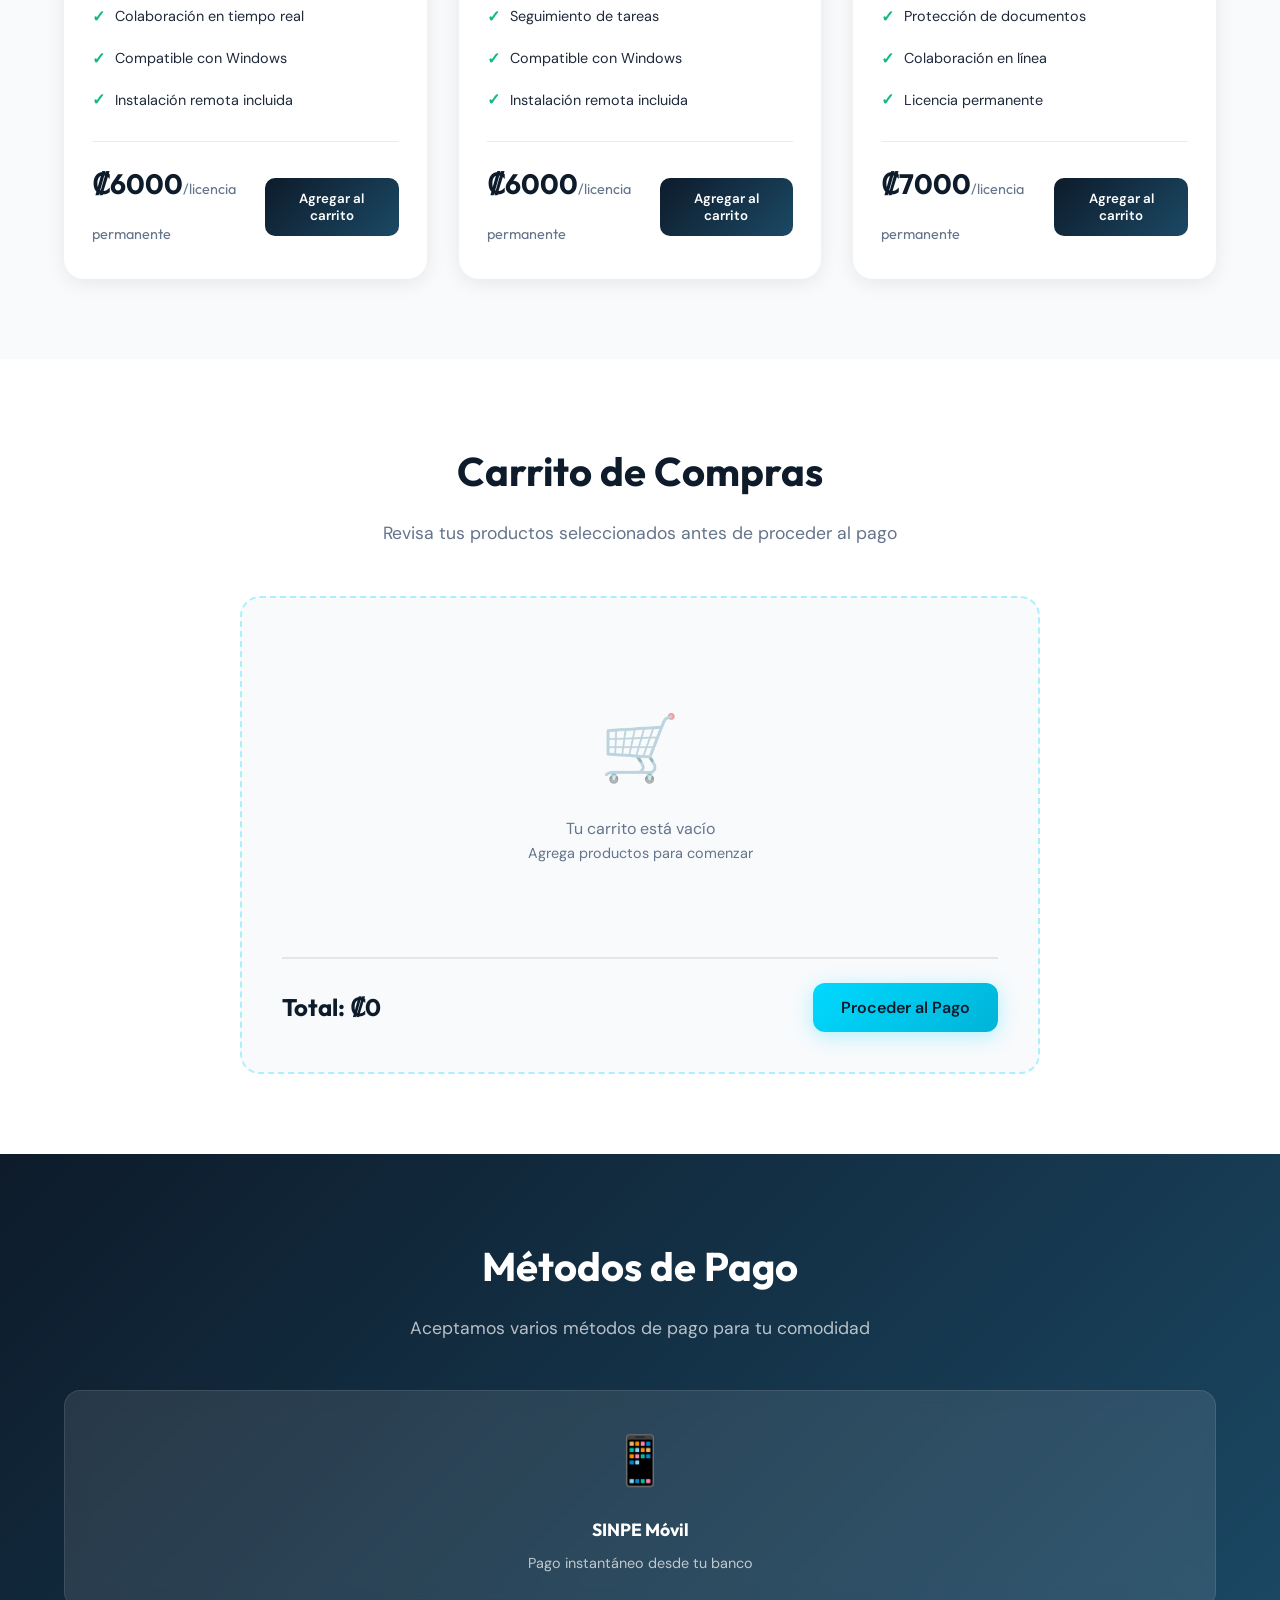
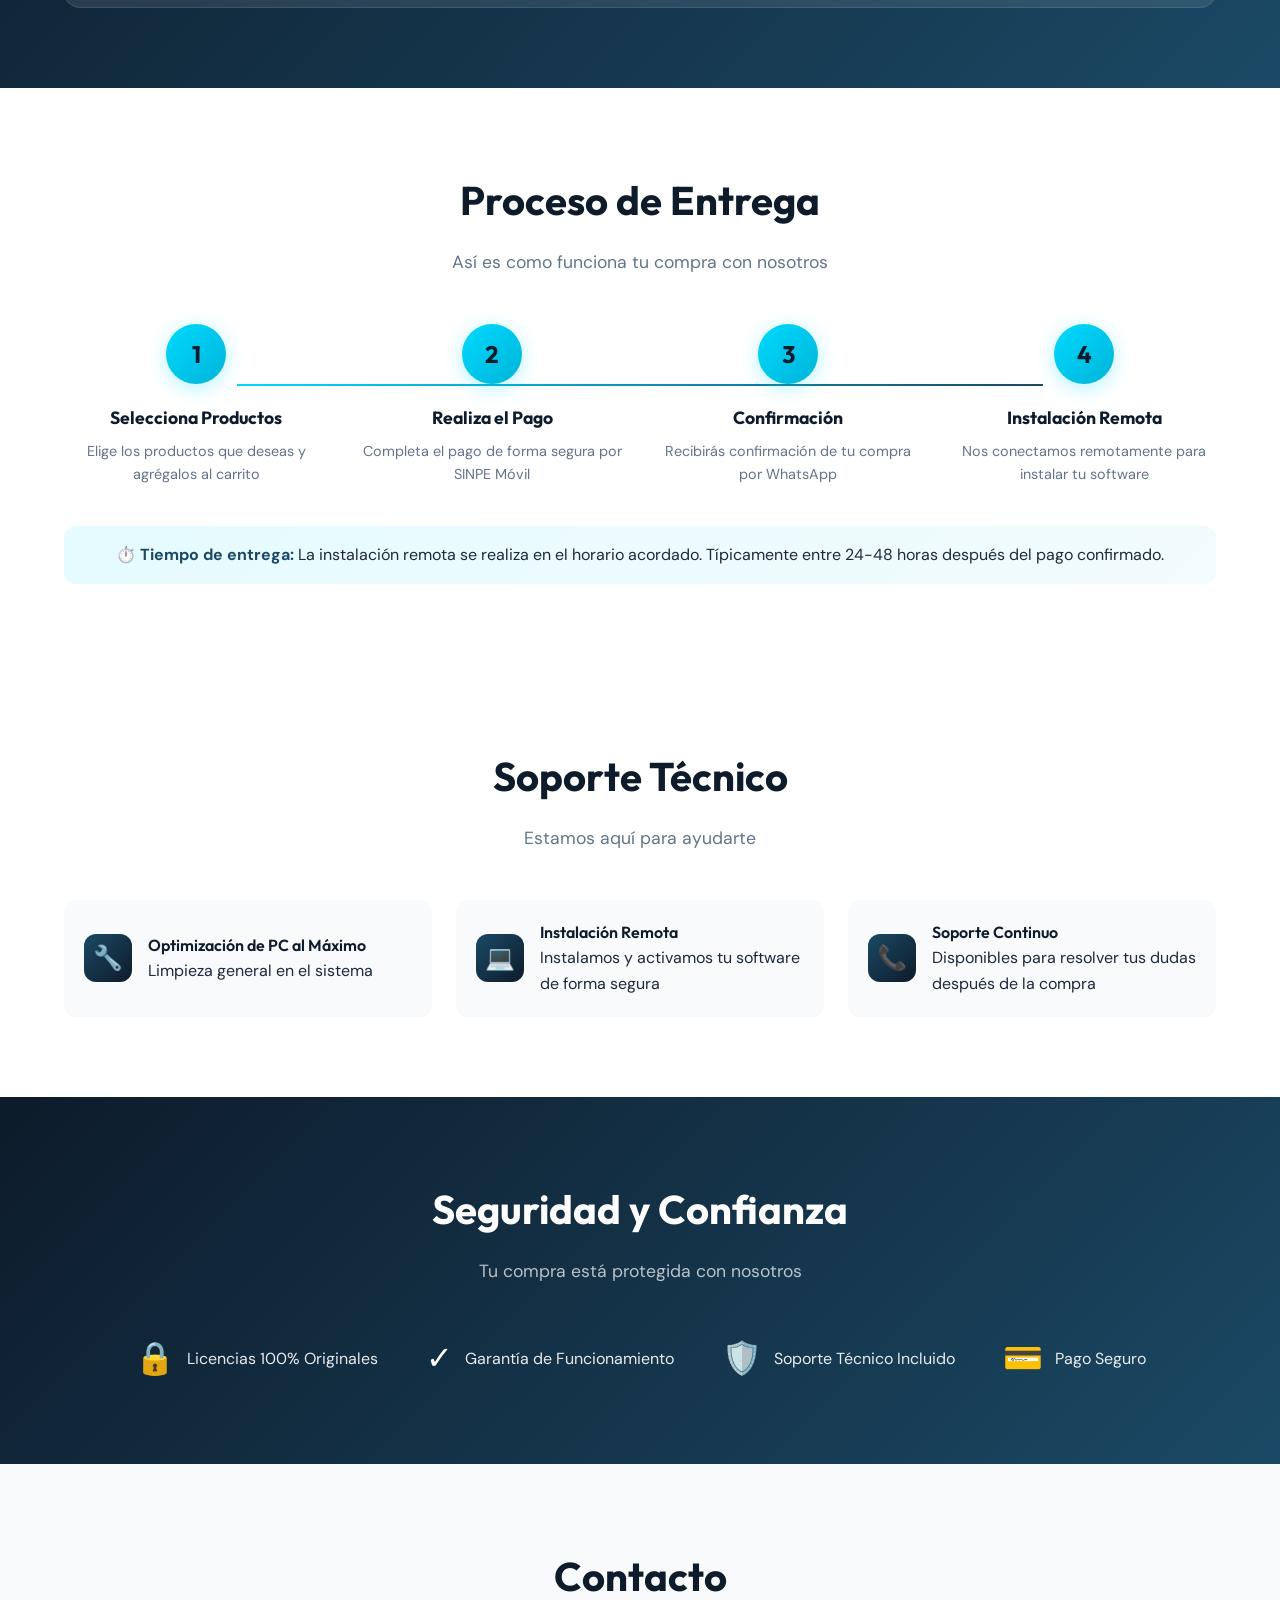
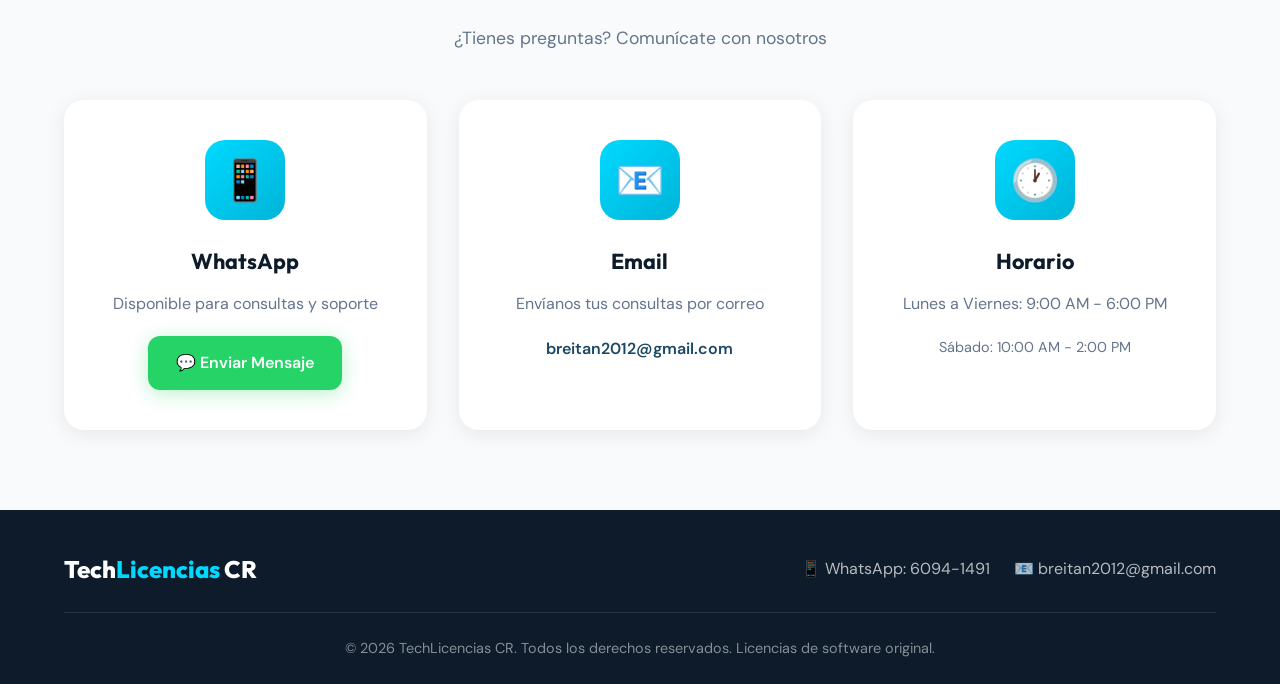
==== commit d56df43b: "Update meta tags for SEO and page title" ====
--- a/index.html
+++ b/index.html
@@ -2,8 +2,8 @@
 <html lang="es">
 <head>
     <meta charset="UTF-8">
-    <meta name="viewport" content="width=device-width, initial-scale=1.0">
-    <title>TechLicencias CR - Licencias Digitales Originales</title>
+    <meta name="description" content="Venta de licencias originales de Windows 10, Windows 11 y Office 2024 en Costa Rica. Activación rápida y soporte técnico.">
+    <title>Licencias Windows y Office en Costa Rica | Tech Licencias</title>
     <link rel="preconnect" href="https://fonts.googleapis.com">
     <link rel="preconnect" href="https://fonts.gstatic.com" crossorigin>
     <link href="https://fonts.googleapis.com/css2?family=DM+Sans:wght@400;500;600&family=Outfit:wght@400;600;700;800&display=swap" rel="stylesheet">
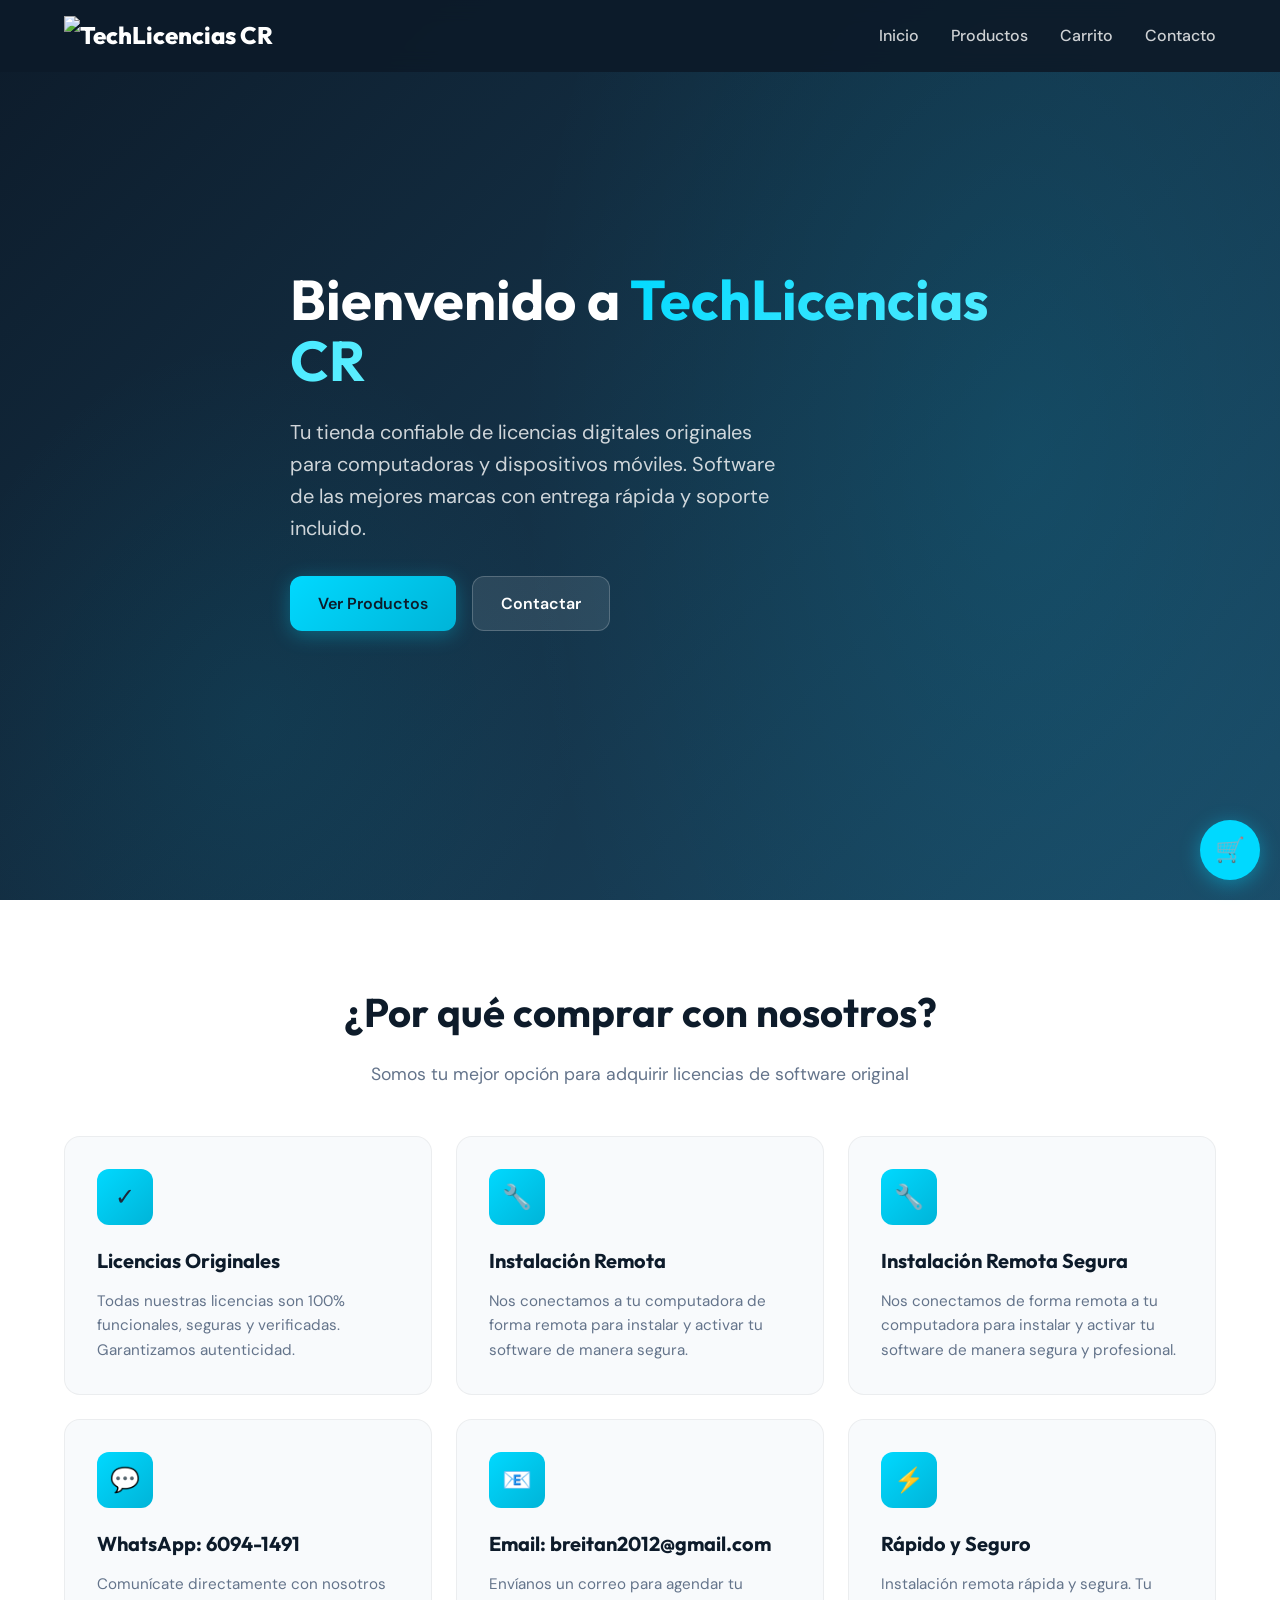
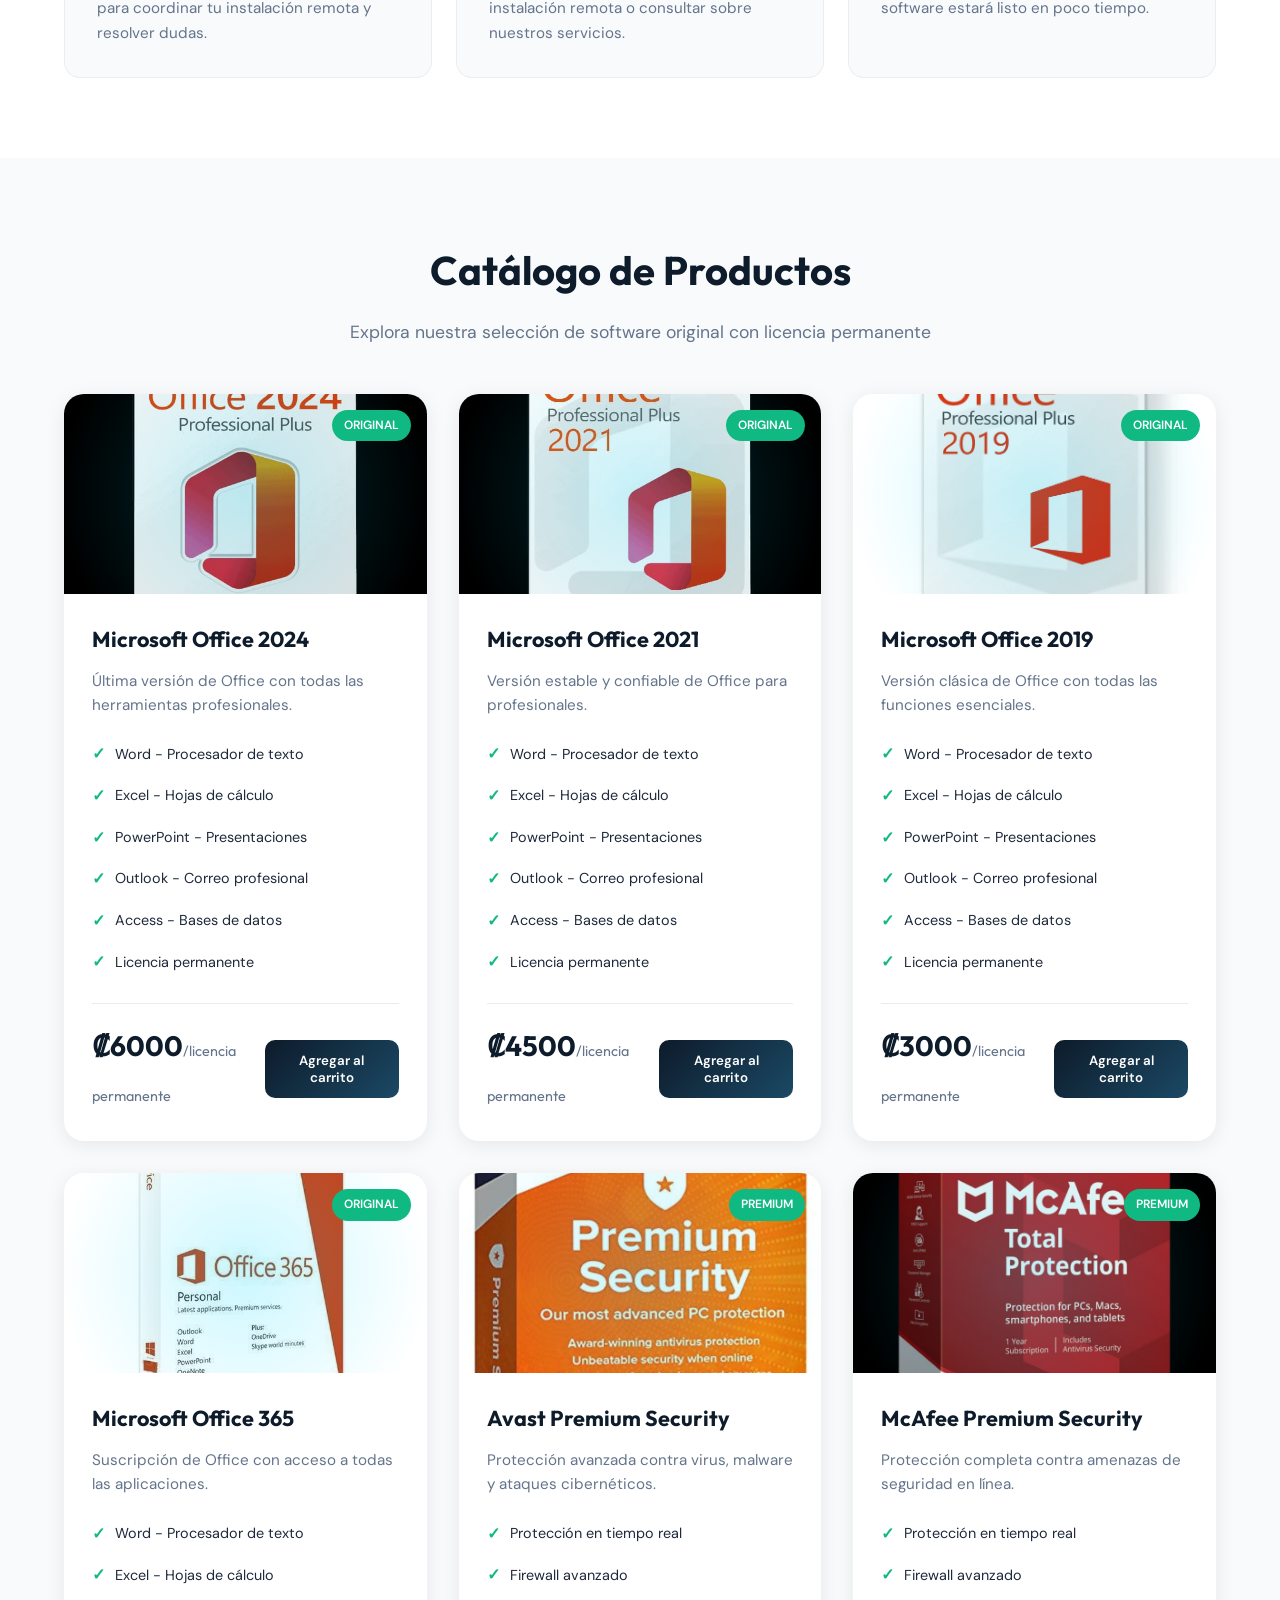
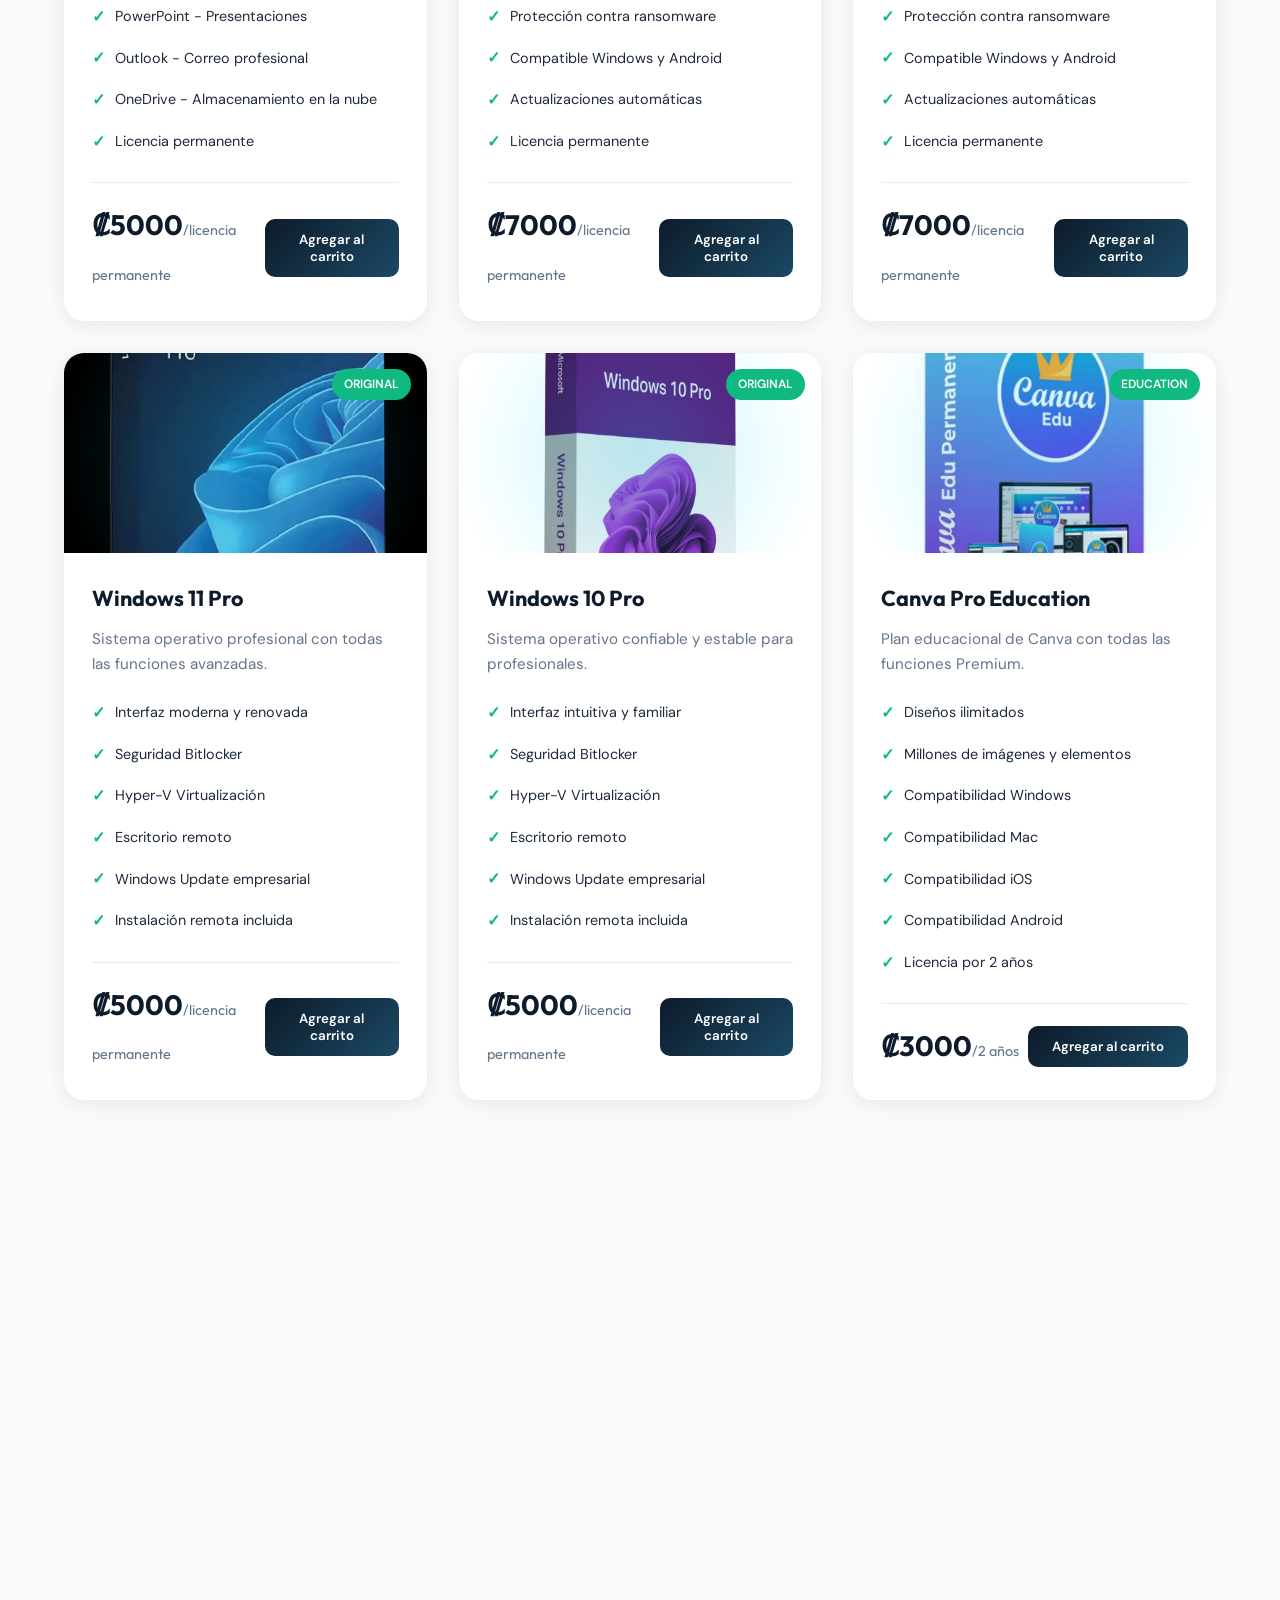
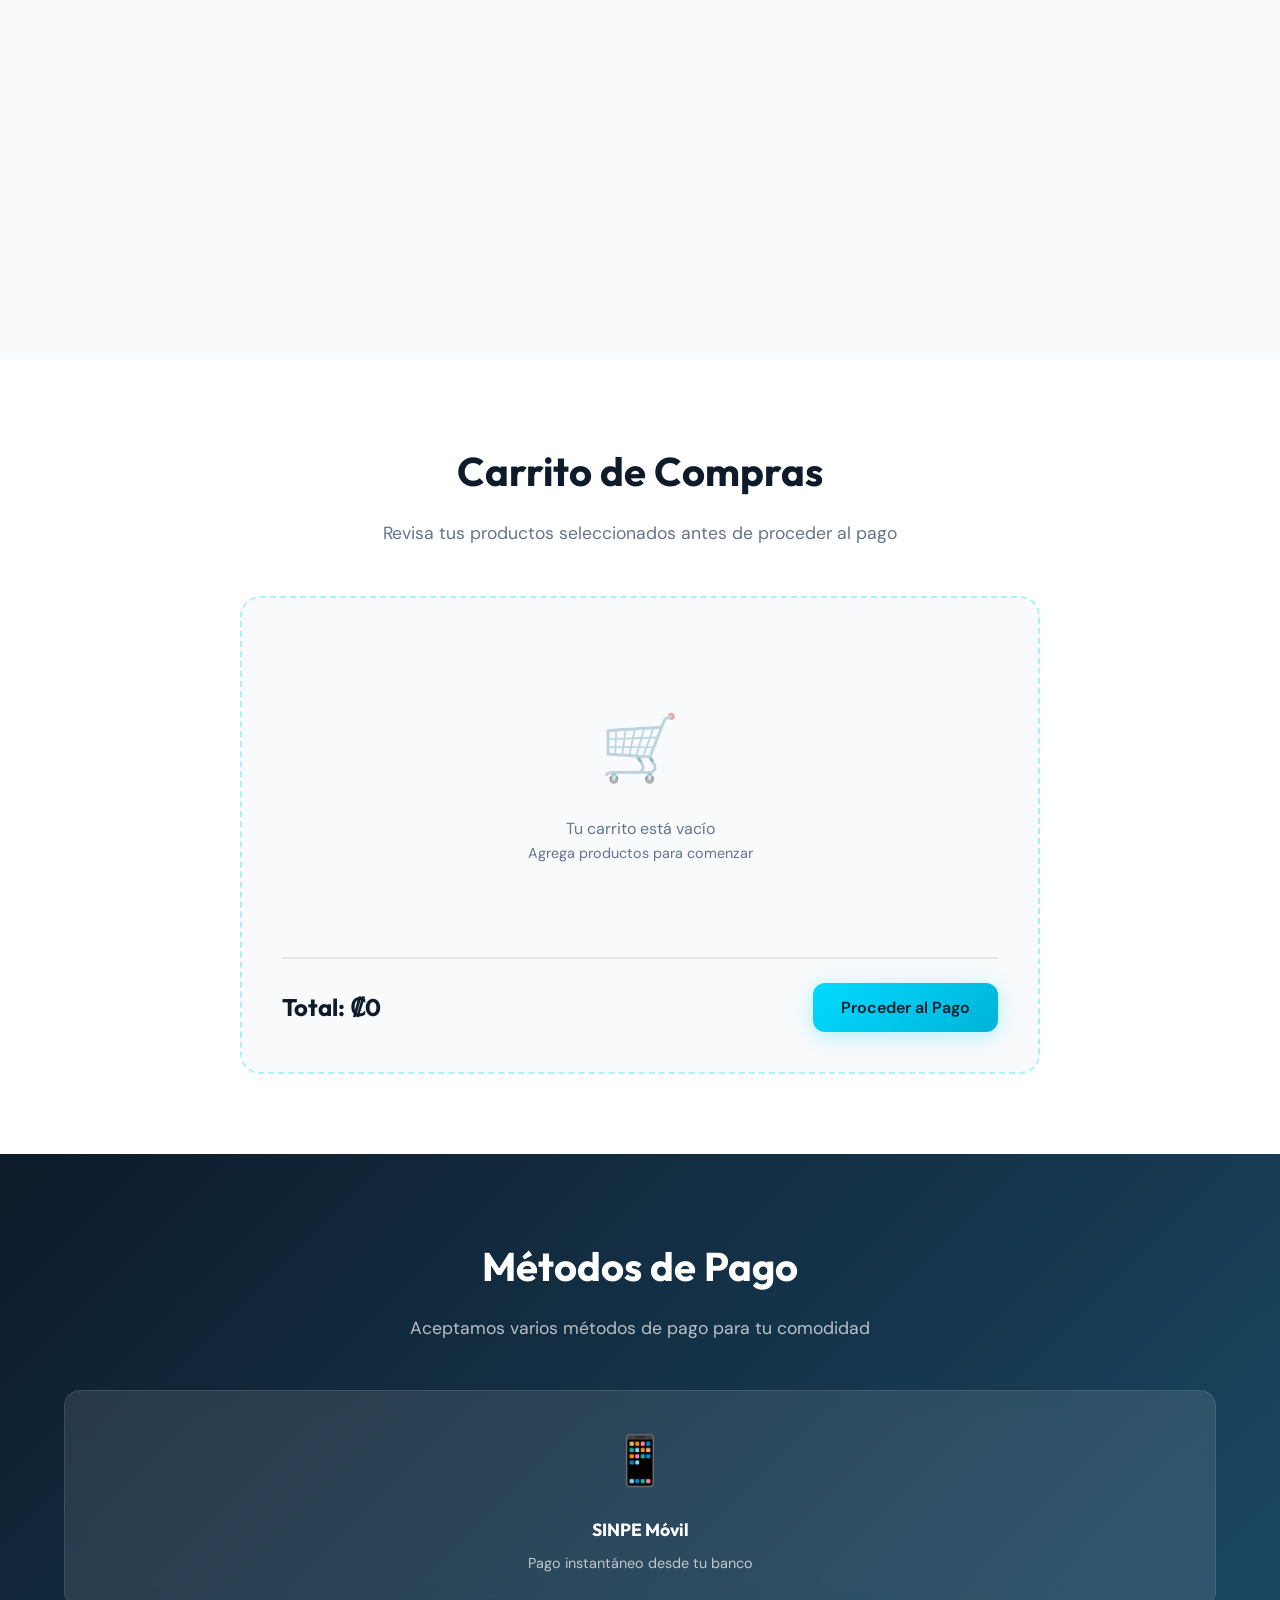
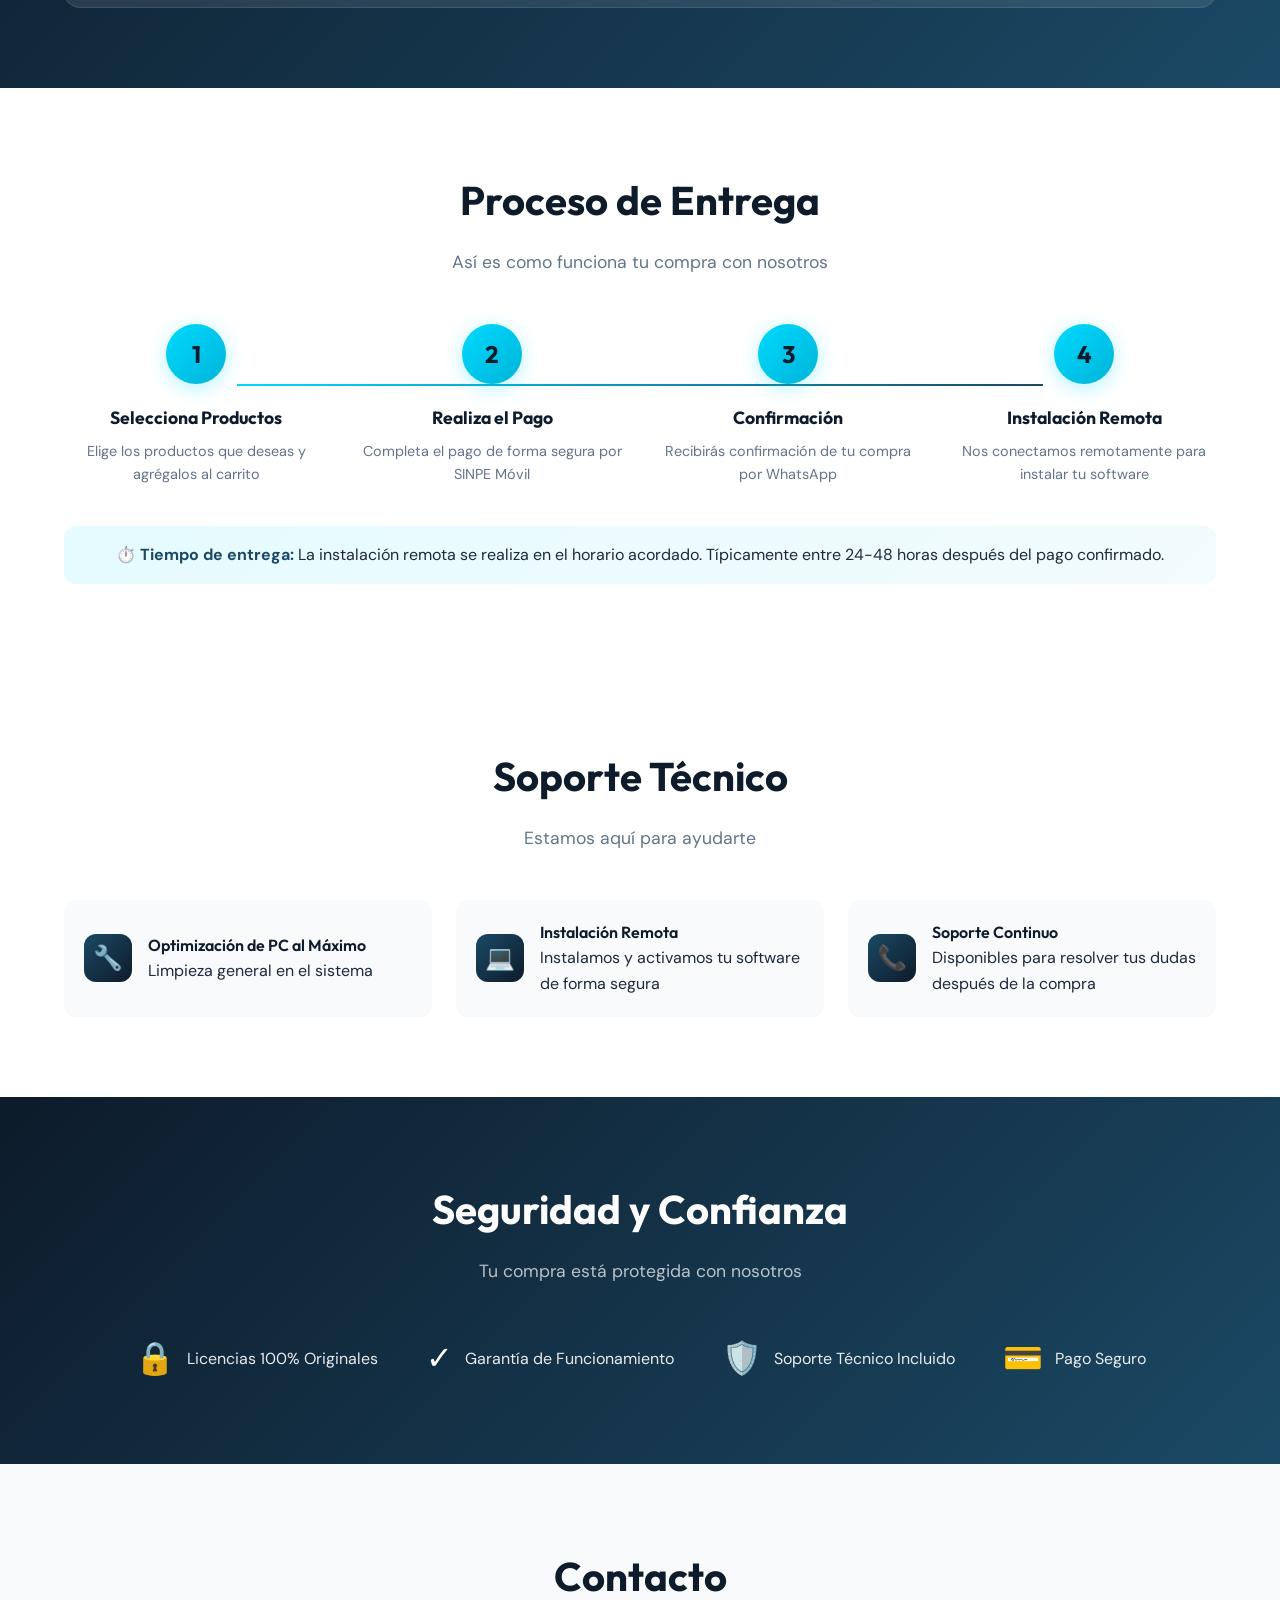
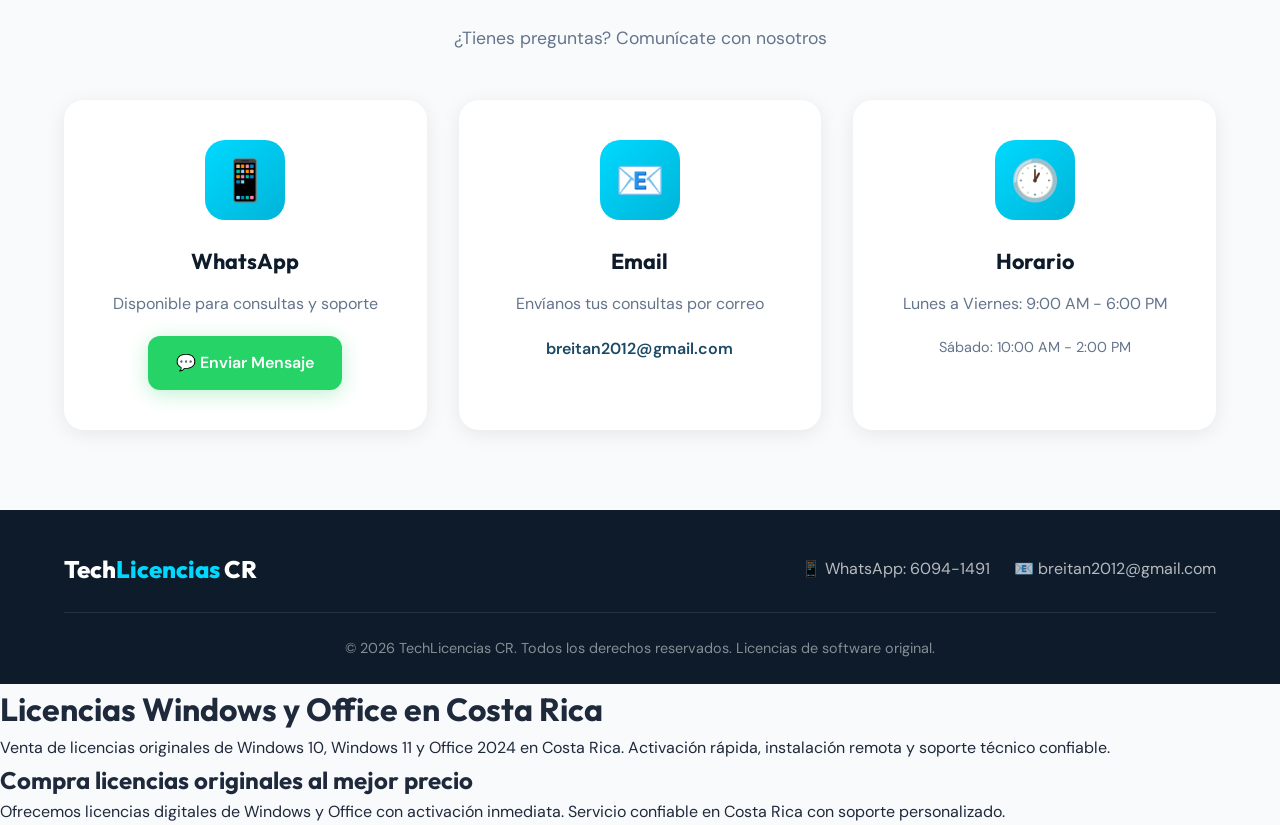
==== commit 174385c2: "Enhance footer with Windows and Office license info Added headings and descriptions for Windows and " ====
--- a/index.html
+++ b/index.html
@@ -594,7 +594,20 @@
             </div>
         </div>
     </footer>
+    <h1>Licencias Windows y Office en Costa Rica</h1>
+
+<p>
+Venta de licencias originales de Windows 10, Windows 11 y Office 2024 en Costa Rica.
+Activación rápida, instalación remota y soporte técnico confiable.
+</p>
+
+    <h2>Compra licencias originales al mejor precio</h2>
+<p>
+Ofrecemos licencias digitales de Windows y Office con activación inmediata.
+Servicio confiable en Costa Rica con soporte personalizado.
+</p>
 
     <script src="script.js"></script>
 </body>
 </html>
+
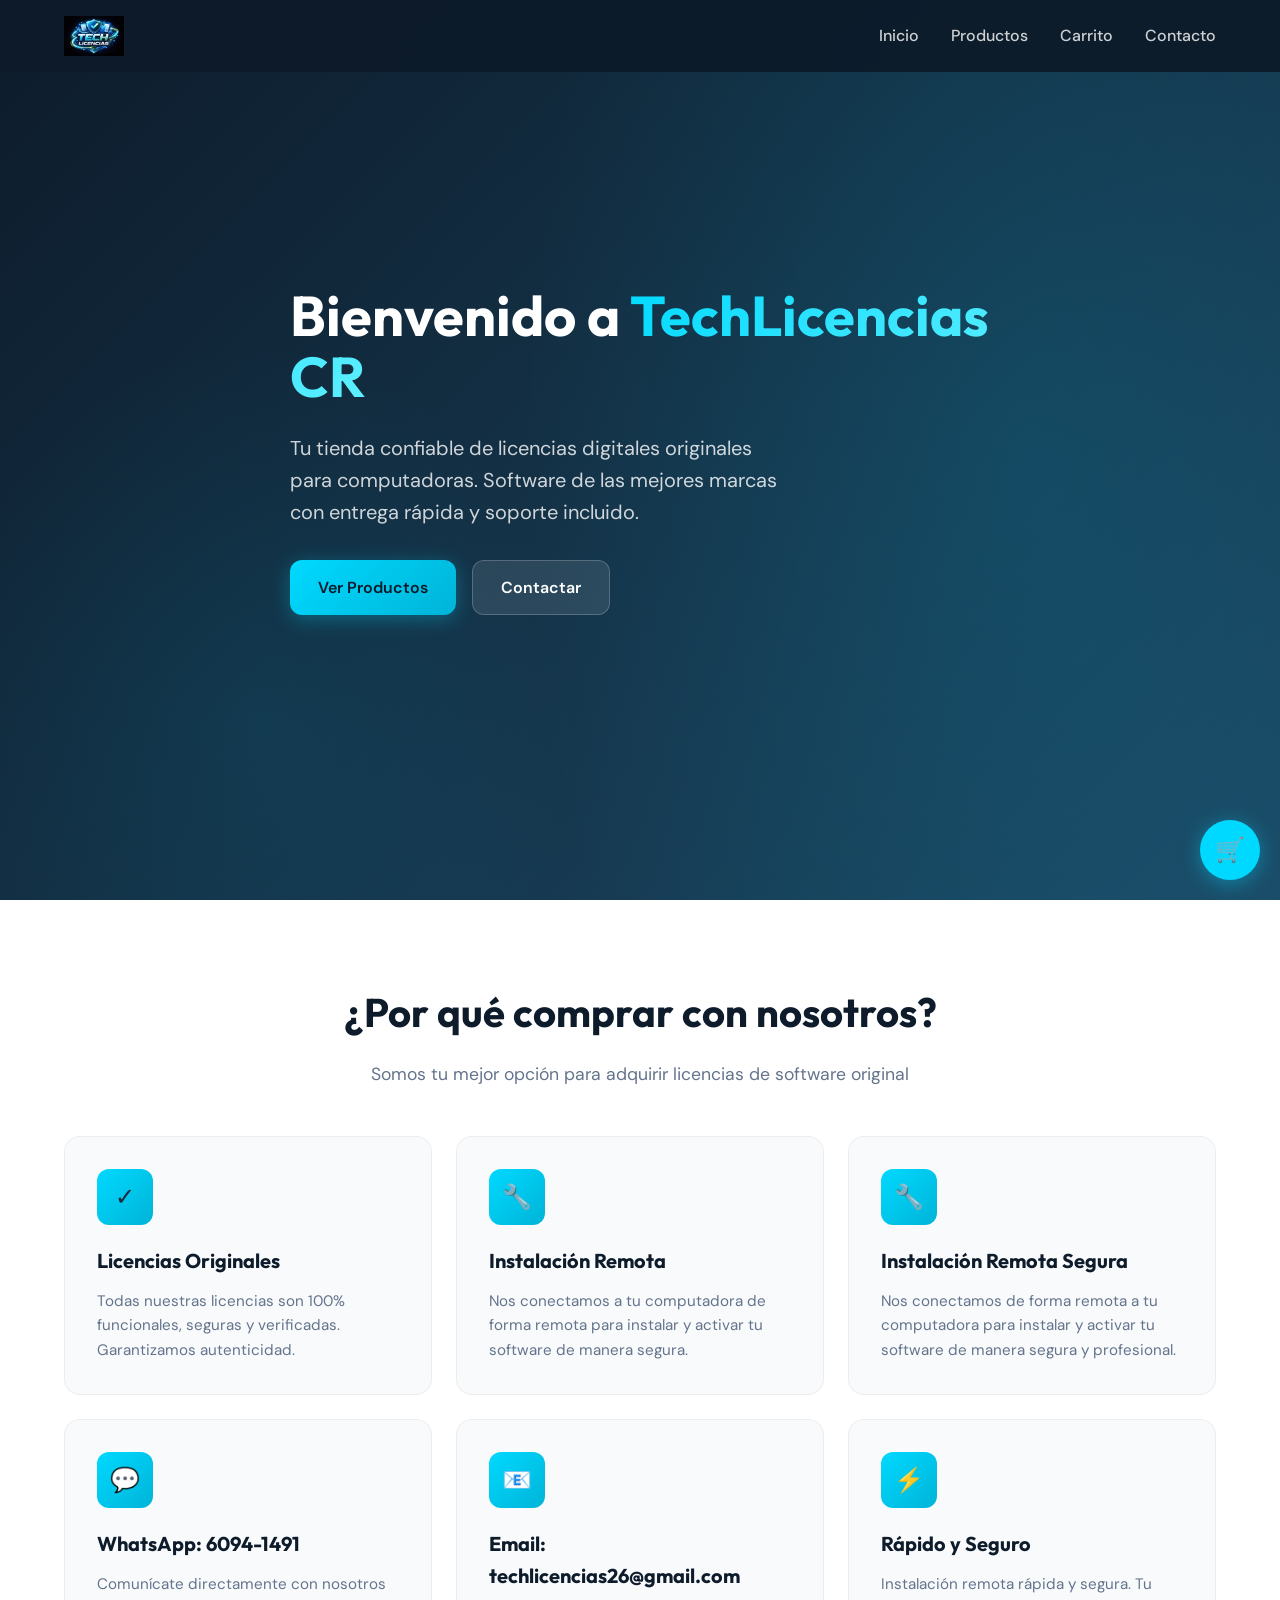
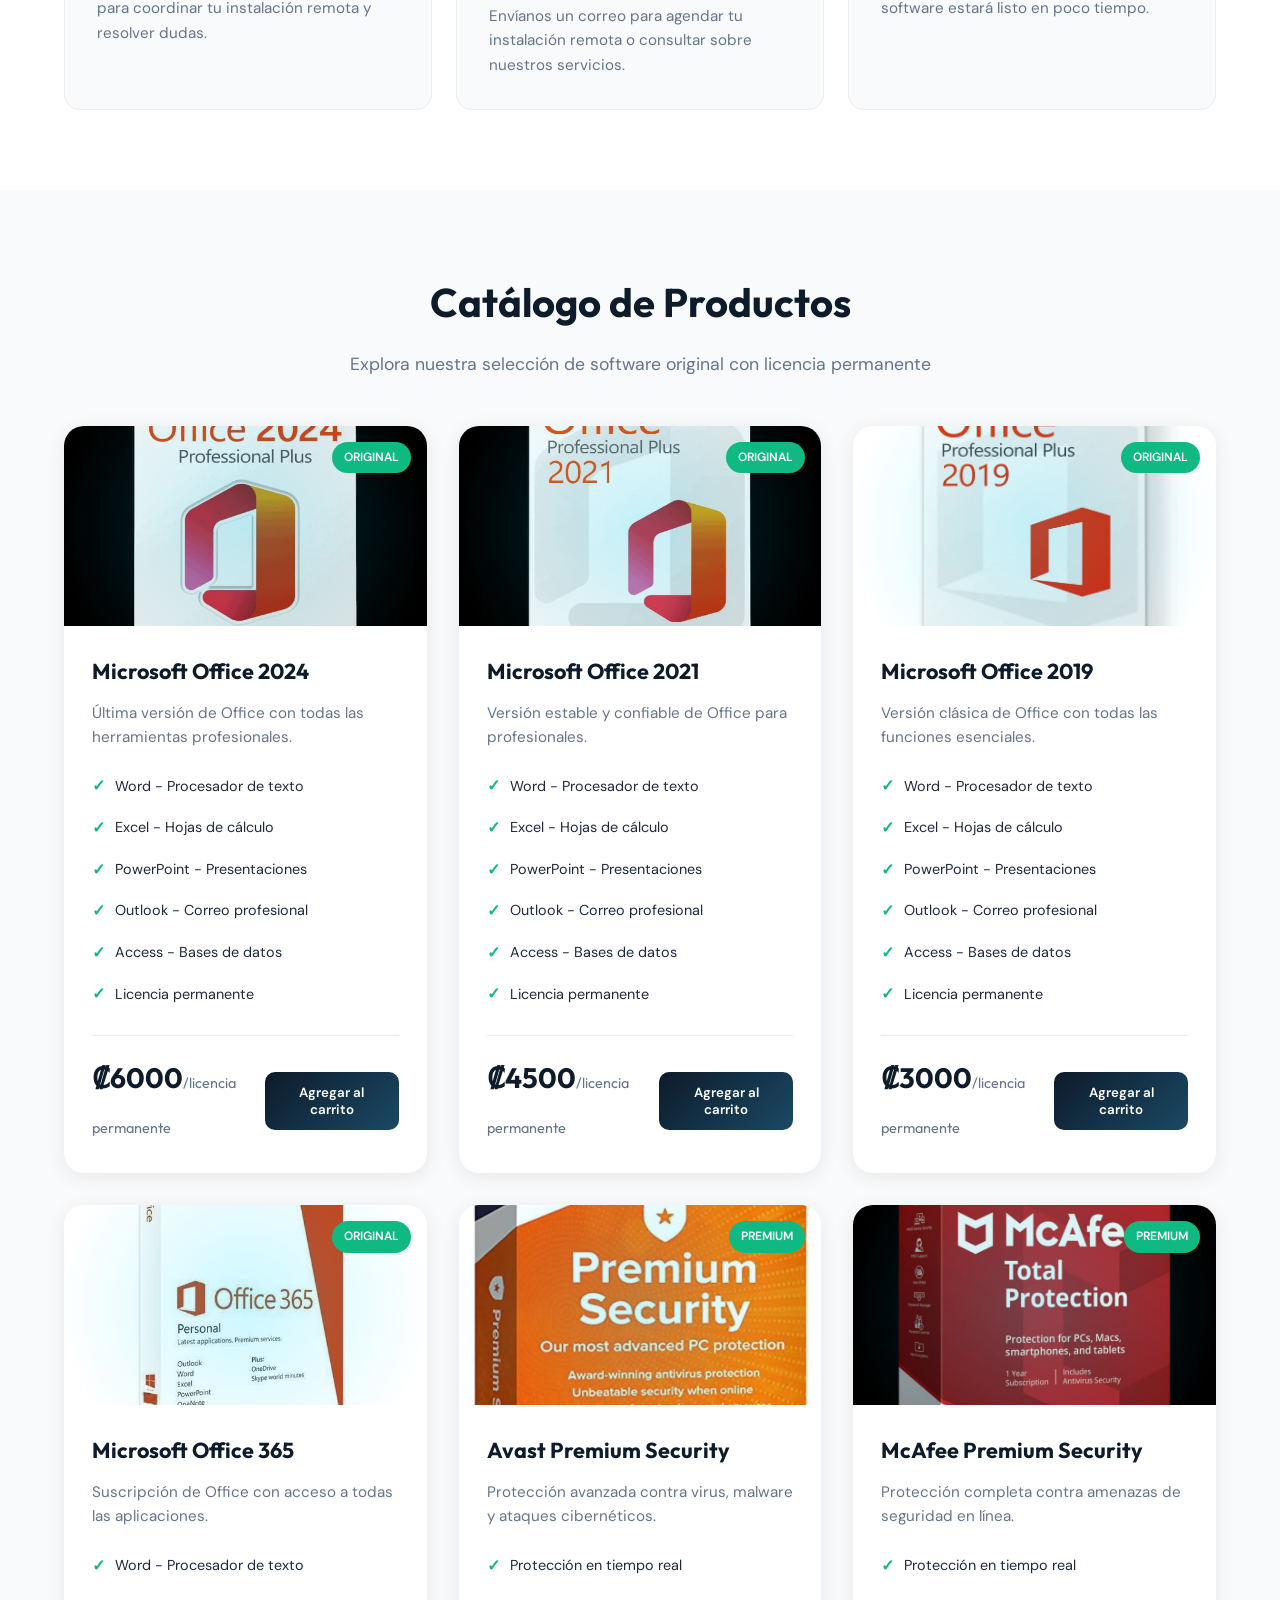
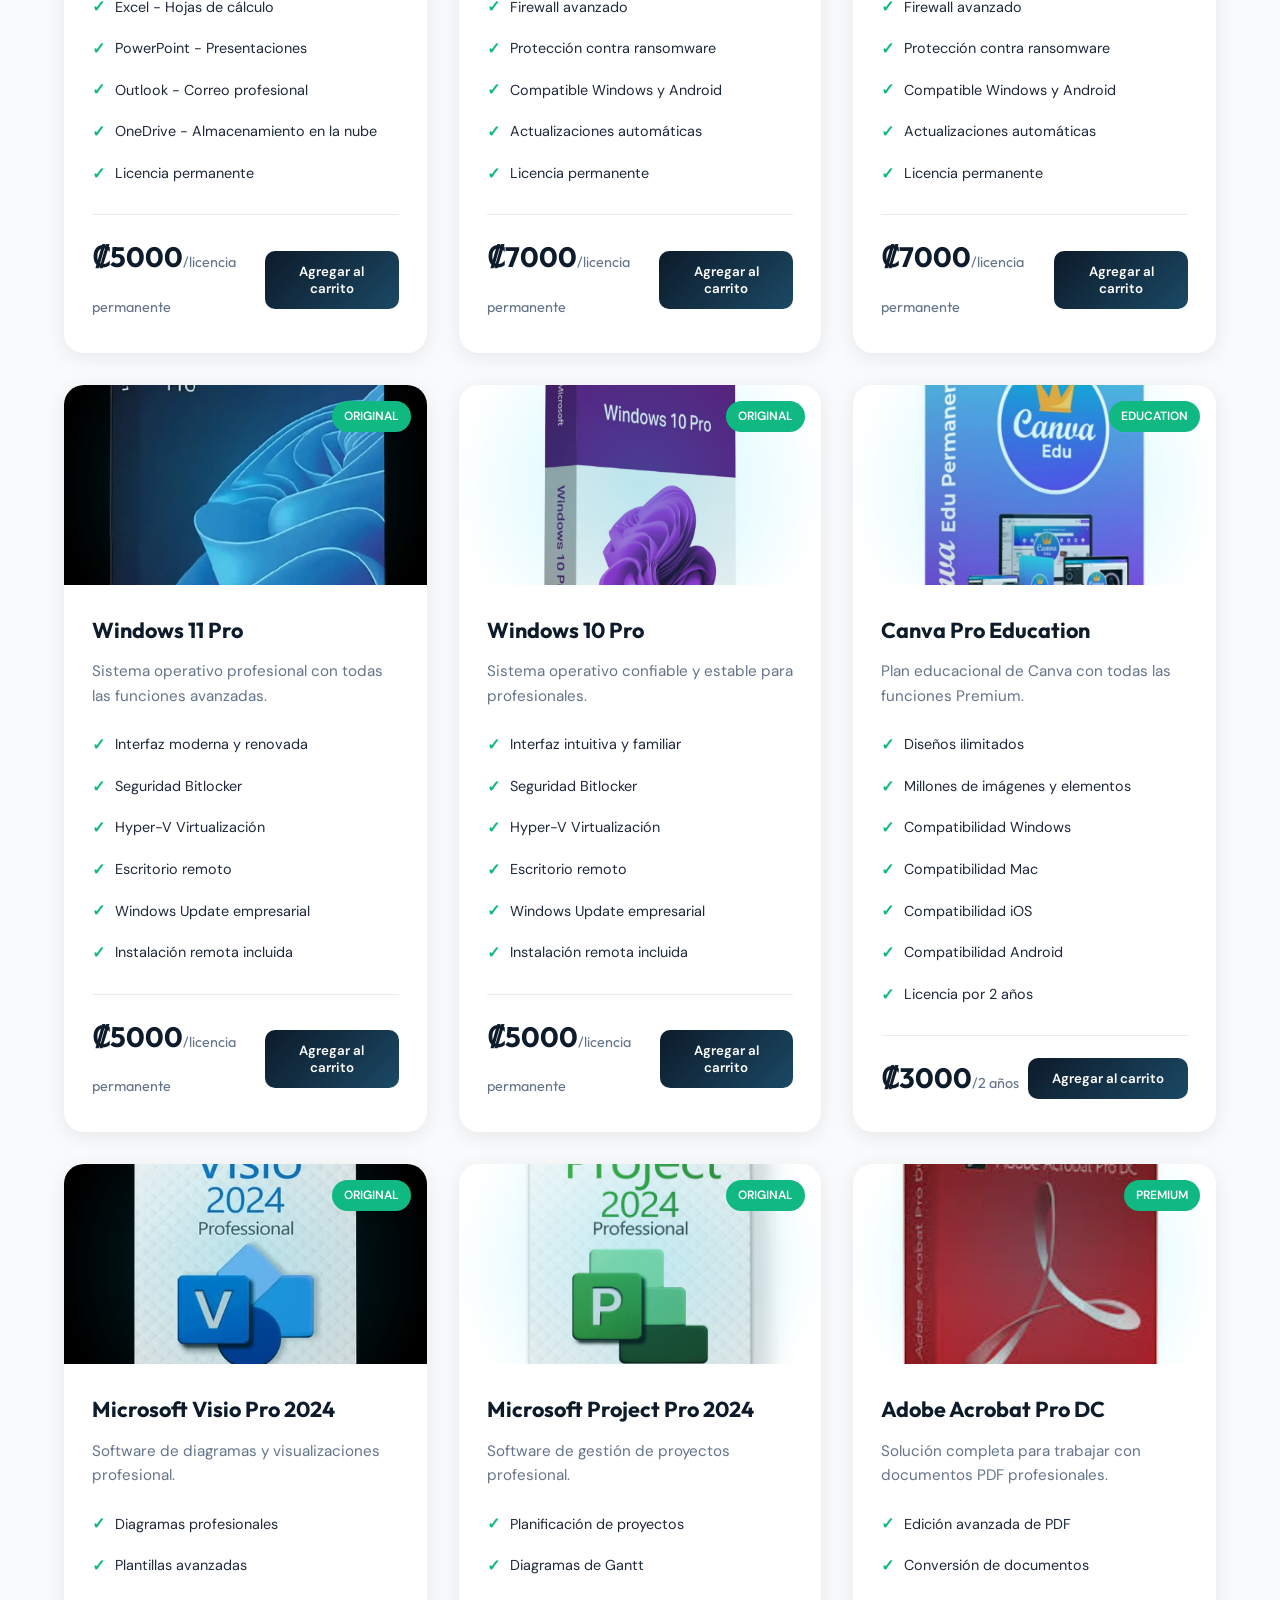
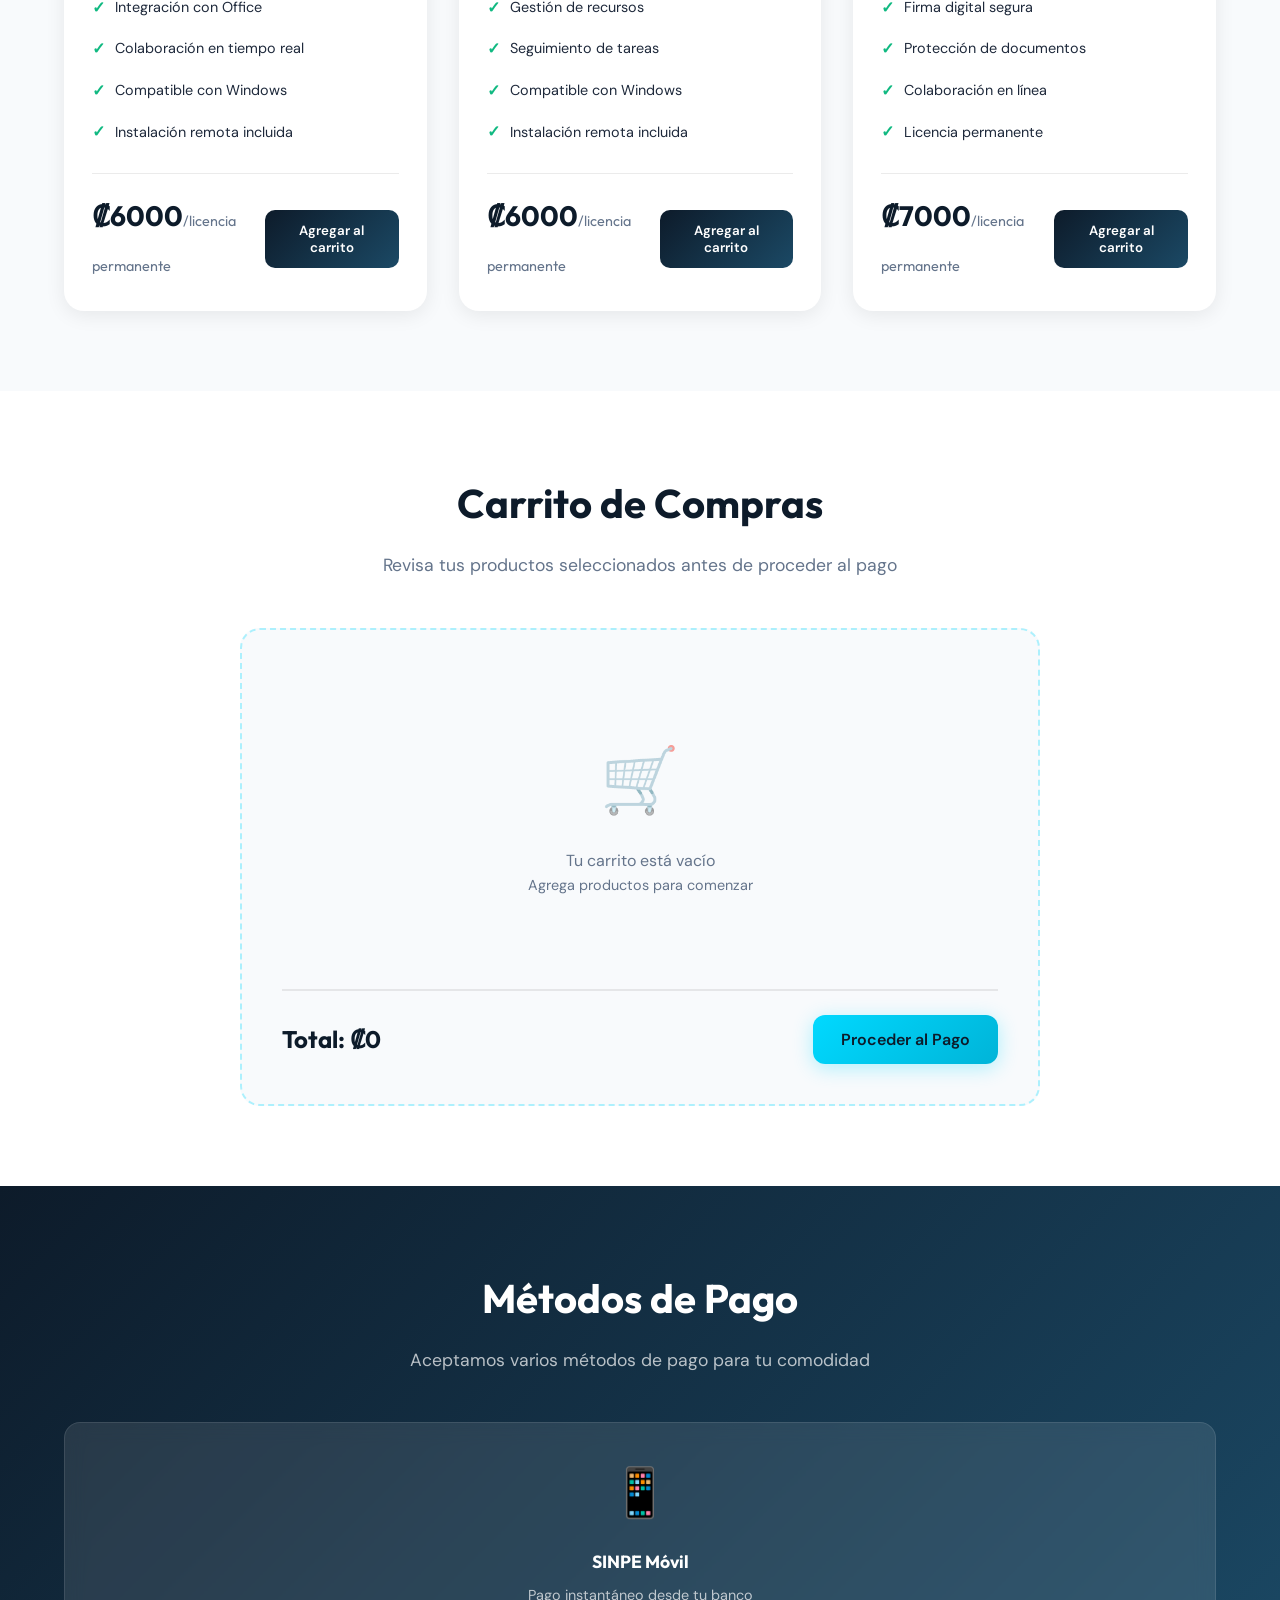
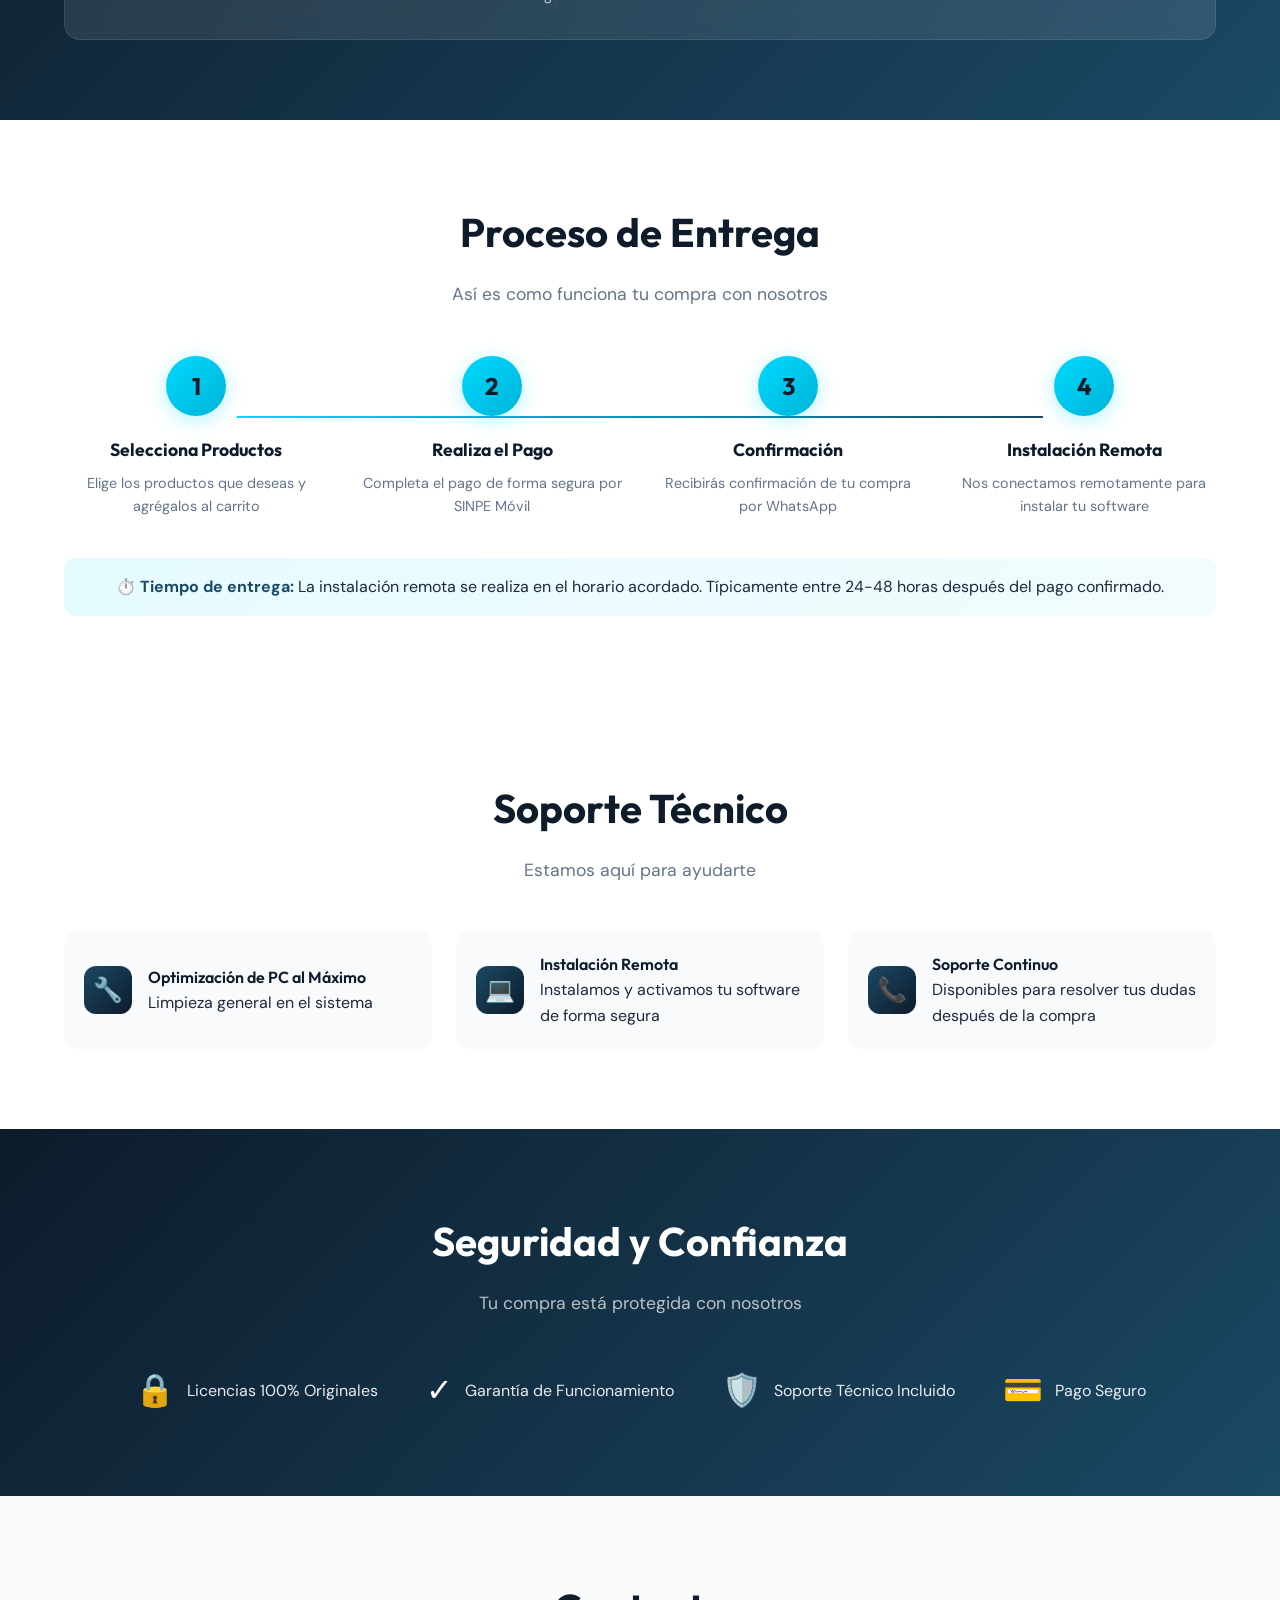
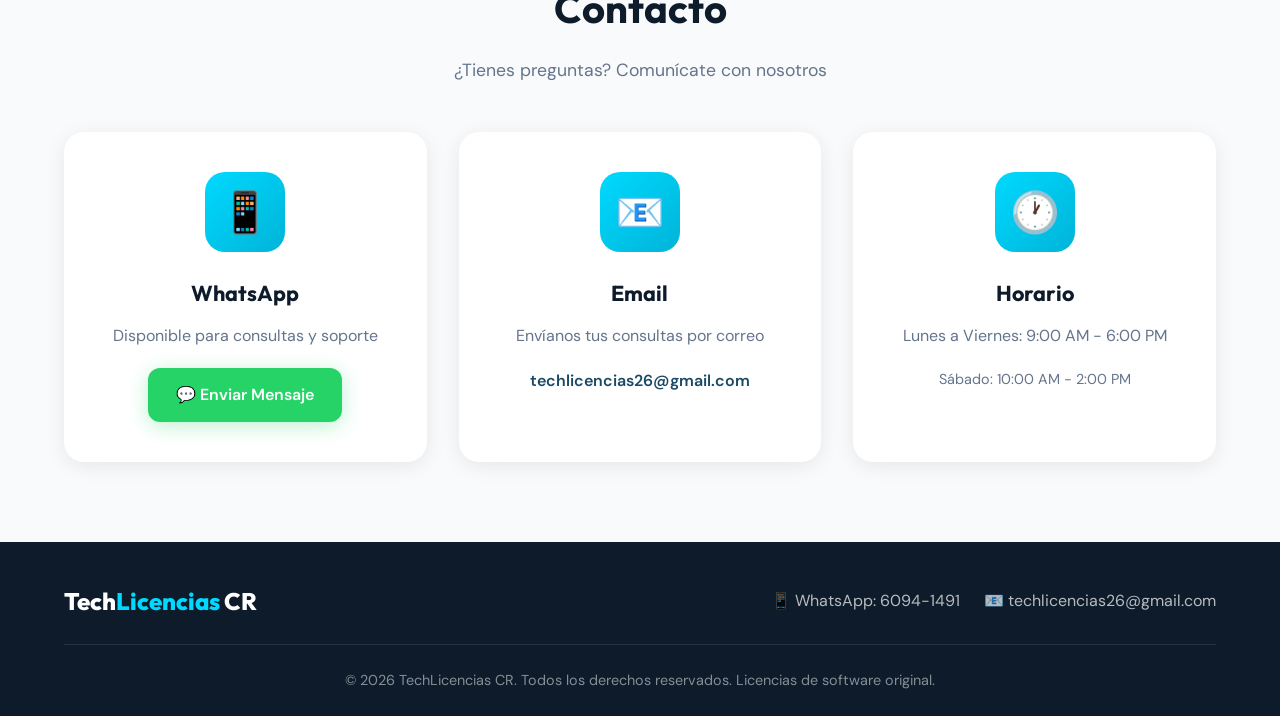
==== commit b88d096d: "Add files via upload" ====
--- a/index.html
+++ b/index.html
@@ -1,613 +1,600 @@
-<!DOCTYPE html>
-<html lang="es">
-<head>
-    <meta charset="UTF-8">
-    <meta name="description" content="Venta de licencias originales de Windows 10, Windows 11 y Office 2024 en Costa Rica. Activación rápida y soporte técnico.">
-    <title>Licencias Windows y Office en Costa Rica | Tech Licencias</title>
-    <link rel="preconnect" href="https://fonts.googleapis.com">
-    <link rel="preconnect" href="https://fonts.gstatic.com" crossorigin>
-    <link href="https://fonts.googleapis.com/css2?family=DM+Sans:wght@400;500;600&family=Outfit:wght@400;600;700;800&display=swap" rel="stylesheet">
-    <link rel="stylesheet" href="styles.css">
-</head>
-<body>
-    <!-- Floating Cart -->
-    <div class="floating-cart">
-        <button class="cart-button">🛒</button>
-        <div class="cart-badge" style="display: none;">0</div>
-        <div class="cart-panel">
-            <div class="cart-header">Tu Carrito</div>
-            <div class="cart-items-list">
-                <div class="cart-empty-msg">Tu carrito está vacío</div>
-            </div>
-            <div class="cart-footer-panel">
-                <div class="cart-total-panel">
-                    <span>Total:</span>
-                    <span class="cart-total-amount">₡0</span>
-                </div>
-                <div class="cart-actions">
-                    <button class="btn-clear" onclick="clearCart()">Limpiar</button>
-                    <button class="btn-checkout-cart" onclick="checkout()">Comprar</button>
-                </div>
-            </div>
-        </div>
-    </div>
-
-    <!-- Header -->
-    <header id="header">
-        <div class="container nav-container">
-            <a href="#" class="logo" style="display: flex; align-items: center; gap: 12px;">
-                <img src="uploads/file_0000000065a8720e84e4018075c0899a.png" alt="TechLicencias CR" style="height: 40px; width: auto;">
-                <span style="display: none;">TechLicencias<span>CR</span></span>
-            </a>
-            <ul class="nav-menu" id="navMenu">
-                <li><a href="#inicio">Inicio</a></li>
-                <li><a href="#productos">Productos</a></li>
-                <li><a href="#carrito">Carrito</a></li>
-                <li><a href="#contacto">Contacto</a></li>
-            </ul>
-            <div class="mobile-toggle" id="mobileToggle">
-                <span></span>
-                <span></span>
-                <span></span>
-            </div>
-        </div>
-    </header>
-
-    <!-- Hero Section -->
-    <section class="hero" id="inicio">
-        <div class="container">
-            <div class="hero-content">
-                <h1>Bienvenido a <span>TechLicencias CR</span></h1>
-                <p>Tu tienda confiable de licencias digitales originales para computadoras y dispositivos móviles. Software de las mejores marcas con entrega rápida y soporte incluido.</p>
-                <div class="hero-buttons">
-                    <a href="#productos" class="btn btn-primary">Ver Productos</a>
-                    <a href="#contacto" class="btn btn-secondary">Contactar</a>
-                </div>
-            </div>
-        </div>
-    </section>
-
-    <!-- Features Section -->
-    <section class="features" id="features">
-        <div class="container">
-            <div class="section-header">
-                <h2>¿Por qué comprar con nosotros?</h2>
-                <p>Somos tu mejor opción para adquirir licencias de software original</p>
-            </div>
-            <div class="features-grid">
-                <div class="feature-card fade-in">
-                    <div class="feature-icon">✓</div>
-                    <h3>Licencias Originales</h3>
-                    <p>Todas nuestras licencias son 100% funcionales, seguras y verificadas. Garantizamos autenticidad.</p>
-                </div>
-                <div class="feature-card fade-in stagger-1">
-                    <div class="feature-icon">🔧</div>
-                    <h3>Instalación Remota</h3>
-                    <p>Nos conectamos a tu computadora de forma remota para instalar y activar tu software de manera segura.</p>
-                </div>
-                <div class="feature-card fade-in stagger-2">
-                    <div class="feature-icon">🔧</div>
-                    <h3>Instalación Remota Segura</h3>
-                    <p>Nos conectamos de forma remota a tu computadora para instalar y activar tu software de manera segura y profesional.</p>
-                </div>
-                <div class="feature-card fade-in stagger-3">
-                    <div class="feature-icon">💬</div>
-                    <h3>WhatsApp: 6094-1491</h3>
-                    <p>Comunícate directamente con nosotros para coordinar tu instalación remota y resolver dudas.</p>
-                </div>
-                <div class="feature-card fade-in stagger-4">
-                    <div class="feature-icon">📧</div>
-                    <h3>Email: breitan2012@gmail.com</h3>
-                    <p>Envíanos un correo para agendar tu instalación remota o consultar sobre nuestros servicios.</p>
-                </div>
-                <div class="feature-card fade-in stagger-4">
-                    <div class="feature-icon">⚡</div>
-                    <h3>Rápido y Seguro</h3>
-                    <p>Instalación remota rápida y segura. Tu software estará listo en poco tiempo.</p>
-                </div>
-            </div>
-        </div>
-    </section>
-
-    <!-- Products Section -->
-    <section class="products" id="productos">
-        <div class="container">
-            <div class="products-intro">
-                <h2>Catálogo de Productos</h2>
-                <p>Explora nuestra selección de software original con licencia permanente</p>
-            </div>
-            <div class="products-grid">
-                <!-- Office 2024 -->
-                <div class="product-card fade-in">
-                    <div class="product-image">
-                        <span class="product-badge">Original</span>
-                        <img src="uploads/2024.jpeg" alt="Office 2024" style="width: 100%; height: 100%; object-fit: cover;">
-                    </div>
-                    <div class="product-content">
-                        <h3>Microsoft Office 2024</h3>
-                        <p>Última versión de Office con todas las herramientas profesionales.</p>
-                        <ul class="product-features">
-                            <li>Word - Procesador de texto</li>
-                            <li>Excel - Hojas de cálculo</li>
-                            <li>PowerPoint - Presentaciones</li>
-                            <li>Outlook - Correo profesional</li>
-                            <li>Access - Bases de datos</li>
-                            <li>Licencia permanente</li>
-                        </ul>
-                        <div class="product-footer">
-                            <div class="product-price">₡6000<span>/licencia permanente</span></div>
-                            <button class="btn-add" onclick="addToCart('Office 2024', 6000)">Agregar al carrito</button>
-                        </div>
-                    </div>
-                </div>
-
-                <!-- Office 2021 -->
-                <div class="product-card fade-in stagger-1">
-                    <div class="product-image">
-                        <span class="product-badge">Original</span>
-                        <img src="uploads/2021.jpeg" alt="Office 2021" style="width: 100%; height: 100%; object-fit: cover;">
-                    </div>
-                    <div class="product-content">
-                        <h3>Microsoft Office 2021</h3>
-                        <p>Versión estable y confiable de Office para profesionales.</p>
-                        <ul class="product-features">
-                            <li>Word - Procesador de texto</li>
-                            <li>Excel - Hojas de cálculo</li>
-                            <li>PowerPoint - Presentaciones</li>
-                            <li>Outlook - Correo profesional</li>
-                            <li>Access - Bases de datos</li>
-                            <li>Licencia permanente</li>
-                        </ul>
-                        <div class="product-footer">
-                            <div class="product-price">₡4500<span>/licencia permanente</span></div>
-                            <button class="btn-add" onclick="addToCart('Office 2021', 4500)">Agregar al carrito</button>
-                        </div>
-                    </div>
-                </div>
-
-                <!-- Office 2019 -->
-                <div class="product-card fade-in stagger-2">
-                    <div class="product-image">
-                        <span class="product-badge">Original</span>
-                        <img src="uploads/2019.jpeg" alt="Office 2019" style="width: 100%; height: 100%; object-fit: cover;">
-                    </div>
-                    <div class="product-content">
-                        <h3>Microsoft Office 2019</h3>
-                        <p>Versión clásica de Office con todas las funciones esenciales.</p>
-                        <ul class="product-features">
-                            <li>Word - Procesador de texto</li>
-                            <li>Excel - Hojas de cálculo</li>
-                            <li>PowerPoint - Presentaciones</li>
-                            <li>Outlook - Correo profesional</li>
-                            <li>Access - Bases de datos</li>
-                            <li>Licencia permanente</li>
-                        </ul>
-                        <div class="product-footer">
-                            <div class="product-price">₡3000<span>/licencia permanente</span></div>
-                            <button class="btn-add" onclick="addToCart('Office 2019', 3000)">Agregar al carrito</button>
-                        </div>
-                    </div>
-                </div>
-
-                <!-- Office 365 -->
-                <div class="product-card fade-in stagger-3">
-                    <div class="product-image">
-                        <span class="product-badge">Original</span>
-                        <img src="uploads/365.jpeg" alt="Office 365" style="width: 100%; height: 100%; object-fit: cover;">
-                    </div>
-                    <div class="product-content">
-                        <h3>Microsoft Office 365</h3>
-                        <p>Suscripción de Office con acceso a todas las aplicaciones.</p>
-                        <ul class="product-features">
-                            <li>Word - Procesador de texto</li>
-                            <li>Excel - Hojas de cálculo</li>
-                            <li>PowerPoint - Presentaciones</li>
-                            <li>Outlook - Correo profesional</li>
-                            <li>OneDrive - Almacenamiento en la nube</li>
-                            <li>Licencia permanente</li>
-                        </ul>
-                        <div class="product-footer">
-                            <div class="product-price">₡5000<span>/licencia permanente</span></div>
-                            <button class="btn-add" onclick="addToCart('Office 365', 5000)">Agregar al carrito</button>
-                        </div>
-                    </div>
-                </div>
-
-                <!-- Avast Premium -->
-                <div class="product-card fade-in stagger-4">
-                    <div class="product-image">
-                        <span class="product-badge">Premium</span>
-                        <img src="uploads/avast.jpeg" alt="Avast Premium" style="width: 100%; height: 100%; object-fit: cover;">
-                    </div>
-                    <div class="product-content">
-                        <h3>Avast Premium Security</h3>
-                        <p>Protección avanzada contra virus, malware y ataques cibernéticos.</p>
-                        <ul class="product-features">
-                            <li>Protección en tiempo real</li>
-                            <li>Firewall avanzado</li>
-                            <li>Protección contra ransomware</li>
-                            <li>Compatible Windows y Android</li>
-                            <li>Actualizaciones automáticas</li>
-                            <li>Licencia permanente</li>
-                        </ul>
-                        <div class="product-footer">
-                            <div class="product-price">₡7000<span>/licencia permanente</span></div>
-                            <button class="btn-add" onclick="addToCart('Avast Premium Security', 7000)">Agregar al carrito</button>
-                        </div>
-                    </div>
-                </div>
-
-                <!-- McAfee Premium -->
-                <div class="product-card fade-in stagger-4">
-                    <div class="product-image">
-                        <span class="product-badge">Premium</span>
-                        <img src="uploads/mc.jpeg" alt="McAfee Premium" style="width: 100%; height: 100%; object-fit: cover;">
-                    </div>
-                    <div class="product-content">
-                        <h3>McAfee Premium Security</h3>
-                        <p>Protección completa contra amenazas de seguridad en línea.</p>
-                        <ul class="product-features">
-                            <li>Protección en tiempo real</li>
-                            <li>Firewall avanzado</li>
-                            <li>Protección contra ransomware</li>
-                            <li>Compatible Windows y Android</li>
-                            <li>Actualizaciones automáticas</li>
-                            <li>Licencia permanente</li>
-                        </ul>
-                        <div class="product-footer">
-                            <div class="product-price">₡7000<span>/licencia permanente</span></div>
-                            <button class="btn-add" onclick="addToCart('McAfee Premium Security', 7000)">Agregar al carrito</button>
-                        </div>
-                    </div>
-                </div>
-
-                <!-- Windows 11 Pro -->
-                <div class="product-card fade-in stagger-1">
-                    <div class="product-image">
-                        <span class="product-badge">Original</span>
-                        <img src="uploads/11 pro.jpeg" alt="Windows 11 Pro" style="width: 100%; height: 100%; object-fit: cover;">
-                    </div>
-                    <div class="product-content">
-                        <h3>Windows 11 Pro</h3>
-                        <p>Sistema operativo profesional con todas las funciones avanzadas.</p>
-                        <ul class="product-features">
-                            <li>Interfaz moderna y renovada</li>
-                            <li>Seguridad Bitlocker</li>
-                            <li>Hyper-V Virtualización</li>
-                            <li>Escritorio remoto</li>
-                            <li>Windows Update empresarial</li>
-                            <li>Instalación remota incluida</li>
-                        </ul>
-                        <div class="product-footer">
-                            <div class="product-price">₡5000<span>/licencia permanente</span></div>
-                            <button class="btn-add" onclick="addToCart('Windows 11 Pro', 5000)">Agregar al carrito</button>
-                        </div>
-                    </div>
-                </div>
-
-                <!-- Windows 10 Pro -->
-                <div class="product-card fade-in stagger-2">
-                    <div class="product-image">
-                        <span class="product-badge">Original</span>
-                        <img src="uploads/10 pro.jpeg" alt="Windows 10 Pro" style="width: 100%; height: 100%; object-fit: cover;">
-                    </div>
-                    <div class="product-content">
-                        <h3>Windows 10 Pro</h3>
-                        <p>Sistema operativo confiable y estable para profesionales.</p>
-                        <ul class="product-features">
-                            <li>Interfaz intuitiva y familiar</li>
-                            <li>Seguridad Bitlocker</li>
-                            <li>Hyper-V Virtualización</li>
-                            <li>Escritorio remoto</li>
-                            <li>Windows Update empresarial</li>
-                            <li>Instalación remota incluida</li>
-                        </ul>
-                        <div class="product-footer">
-                            <div class="product-price">₡5000<span>/licencia permanente</span></div>
-                            <button class="btn-add" onclick="addToCart('Windows 10 Pro', 5000)">Agregar al carrito</button>
-                        </div>
-                    </div>
-                </div>
-
-                <!-- Canva Pro Education -->
-                <div class="product-card fade-in stagger-3">
-                    <div class="product-image">
-                        <span class="product-badge">Education</span>
-                        <img src="uploads/canva.jpeg" alt="Canva Pro Education" style="width: 100%; height: 100%; object-fit: cover;">
-                    </div>
-                    <div class="product-content">
-                        <h3>Canva Pro Education</h3>
-                        <p>Plan educacional de Canva con todas las funciones Premium.</p>
-                        <ul class="product-features">
-                            <li>Diseños ilimitados</li>
-                            <li>Millones de imágenes y elementos</li>
-                            <li>Compatibilidad Windows</li>
-                            <li>Compatibilidad Mac</li>
-                            <li>Compatibilidad iOS</li>
-                            <li>Compatibilidad Android</li>
-                            <li>Licencia por 2 años</li>
-                        </ul>
-                        <div class="product-footer">
-                            <div class="product-price">₡3000<span>/2 años</span></div>
-                            <button class="btn-add" onclick="addToCart('Canva Pro Education', 3000)">Agregar al carrito</button>
-                        </div>
-                    </div>
-                </div>
-
-                <!-- Visio Pro 2024 -->
-                <div class="product-card fade-in stagger-4">
-                    <div class="product-image">
-                        <span class="product-badge">Original</span>
-                        <img src="uploads/visio.jpeg" alt="Visio Pro 2024" style="width: 100%; height: 100%; object-fit: cover;">
-                    </div>
-                    <div class="product-content">
-                        <h3>Microsoft Visio Pro 2024</h3>
-                        <p>Software de diagramas y visualizaciones profesional.</p>
-                        <ul class="product-features">
-                            <li>Diagramas profesionales</li>
-                            <li>Plantillas avanzadas</li>
-                            <li>Integración con Office</li>
-                            <li>Colaboración en tiempo real</li>
-                            <li>Compatible con Windows</li>
-                            <li>Instalación remota incluida</li>
-                        </ul>
-                        <div class="product-footer">
-                            <div class="product-price">₡6000<span>/licencia permanente</span></div>
-                            <button class="btn-add" onclick="addToCart('Visio Pro 2024', 6000)">Agregar al carrito</button>
-                        </div>
-                    </div>
-                </div>
-
-                <!-- Project Pro 2024 -->
-                <div class="product-card fade-in">
-                    <div class="product-image">
-                        <span class="product-badge">Original</span>
-                        <img src="uploads/project.jpeg" alt="Project Pro 2024" style="width: 100%; height: 100%; object-fit: cover;">
-                    </div>
-                    <div class="product-content">
-                        <h3>Microsoft Project Pro 2024</h3>
-                        <p>Software de gestión de proyectos profesional.</p>
-                        <ul class="product-features">
-                            <li>Planificación de proyectos</li>
-                            <li>Diagramas de Gantt</li>
-                            <li>Gestión de recursos</li>
-                            <li>Seguimiento de tareas</li>
-                            <li>Compatible con Windows</li>
-                            <li>Instalación remota incluida</li>
-                        </ul>
-                        <div class="product-footer">
-                            <div class="product-price">₡6000<span>/licencia permanente</span></div>
-                            <button class="btn-add" onclick="addToCart('Project Pro 2024', 6000)">Agregar al carrito</button>
-                        </div>
-                    </div>
-                </div>
-
-                <!-- Adobe Acrobat Pro DC -->
-                <div class="product-card fade-in stagger-1">
-                    <div class="product-image">
-                        <span class="product-badge">Premium</span>
-                        <img src="uploads/dc.jpeg" alt="Adobe Acrobat Pro DC" style="width: 100%; height: 100%; object-fit: cover;">
-                    </div>
-                    <div class="product-content">
-                        <h3>Adobe Acrobat Pro DC</h3>
-                        <p>Solución completa para trabajar con documentos PDF profesionales.</p>
-                        <ul class="product-features">
-                            <li>Edición avanzada de PDF</li>
-                            <li>Conversión de documentos</li>
-                            <li>Firma digital segura</li>
-                            <li>Protección de documentos</li>
-                            <li>Colaboración en línea</li>
-                            <li>Licencia permanente</li>
-                        </ul>
-                        <div class="product-footer">
-                            <div class="product-price">₡7000<span>/licencia permanente</span></div>
-                            <button class="btn-add" onclick="addToCart('Adobe Acrobat Pro DC', 7000)">Agregar al carrito</button>
-                        </div>
-                    </div>
-                </div>
-            </div>
-        </div>
-    </section>
-
-    <!-- Cart Section -->
-    <section class="cart" id="carrito">
-        <div class="container">
-            <div class="section-header">
-                <h2>Carrito de Compras</h2>
-                <p>Revisa tus productos seleccionados antes de proceder al pago</p>
-            </div>
-            <div class="cart-content">
-                <div class="cart-items" id="cartItems">
-                    <div class="cart-empty">
-                        <div class="cart-empty-icon">🛒</div>
-                        <p>Tu carrito está vacío</p>
-                        <p style="font-size: 0.9rem;">Agrega productos para comenzar</p>
-                    </div>
-                </div>
-                <div class="cart-footer">
-                    <div class="cart-total">Total: ₡<span id="cartTotal">0</span></div>
-                    <button class="btn btn-primary" onclick="checkout()">Proceder al Pago</button>
-                </div>
-            </div>
-        </div>
-    </section>
-
-    <!-- Payment Methods -->
-    <section class="payment" id="pago">
-        <div class="container">
-            <div class="section-header">
-                <h2>Métodos de Pago</h2>
-                <p>Aceptamos varios métodos de pago para tu comodidad</p>
-            </div>
-            <div class="payment-grid">
-                <div class="payment-card fade-in">
-                    <div class="payment-icon">📱</div>
-                    <h3>SINPE Móvil</h3>
-                    <p>Pago instantáneo desde tu banco</p>
-                </div>
-            </div>
-        </div>
-    </section>
-
-    <!-- Delivery -->
-    <section class="delivery" id="entrega">
-        <div class="container">
-            <div class="section-header">
-                <h2>Proceso de Entrega</h2>
-                <p>Así es como funciona tu compra con nosotros</p>
-            </div>
-            <div class="delivery-steps">
-                <div class="delivery-step fade-in">
-                    <div class="step-number">1</div>
-                    <h3>Selecciona Productos</h3>
-                    <p>Elige los productos que deseas y agrégalos al carrito</p>
-                </div>
-                <div class="delivery-step fade-in stagger-1">
-                    <div class="step-number">2</div>
-                    <h3>Realiza el Pago</h3>
-                    <p>Completa el pago de forma segura por SINPE Móvil</p>
-                </div>
-                <div class="delivery-step fade-in stagger-2">
-                    <div class="step-number">3</div>
-                    <h3>Confirmación</h3>
-                    <p>Recibirás confirmación de tu compra por WhatsApp</p>
-                </div>
-                <div class="delivery-step fade-in stagger-3">
-                    <div class="step-number">4</div>
-                    <h3>Instalación Remota</h3>
-                    <p>Nos conectamos remotamente para instalar tu software</p>
-                </div>
-            </div>
-            <div class="delivery-note">
-                <strong>⏱️ Tiempo de entrega:</strong> La instalación remota se realiza en el horario acordado. Típicamente entre 24-48 horas después del pago confirmado.
-            </div>
-        </div>
-    </section>
-
-    <!-- Support -->
-    <section class="support" id="soporte">
-        <div class="container">
-            <div class="section-header">
-                <h2>Soporte Técnico</h2>
-                <p>Estamos aquí para ayudarte</p>
-            </div>
-            <div class="support-grid">
-                <div class="support-item fade-in">
-                    <div class="support-icon">🔧</div>
-                    <div>
-                        <h4>Optimización de PC al Máximo</h4>
-                        <p>Limpieza general en el sistema</p>
-                    </div>
-                </div>
-                <div class="support-item fade-in stagger-1">
-                    <div class="support-icon">💻</div>
-                    <div>
-                        <h4>Instalación Remota</h4>
-                        <p>Instalamos y activamos tu software de forma segura</p>
-                    </div>
-                </div>
-                <div class="support-item fade-in stagger-2">
-                    <div class="support-icon">📞</div>
-                    <div>
-                        <h4>Soporte Continuo</h4>
-                        <p>Disponibles para resolver tus dudas después de la compra</p>
-                    </div>
-                </div>
-            </div>
-        </div>
-    </section>
-
-    <!-- Security -->
-    <section class="security" id="seguridad">
-        <div class="container">
-            <div class="section-header">
-                <h2 style="color: white;">Seguridad y Confianza</h2>
-                <p style="color: rgba(255,255,255,0.7);">Tu compra está protegida con nosotros</p>
-            </div>
-            <div class="security-grid">
-                <div class="security-item">
-                    <div class="security-icon">🔒</div>
-                    <span>Licencias 100% Originales</span>
-                </div>
-                <div class="security-item">
-                    <div class="security-icon">✓</div>
-                    <span>Garantía de Funcionamiento</span>
-                </div>
-                <div class="security-item">
-                    <div class="security-icon">🛡️</div>
-                    <span>Soporte Técnico Incluido</span>
-                </div>
-                <div class="security-item">
-                    <div class="security-icon">💳</div>
-                    <span>Pago Seguro</span>
-                </div>
-            </div>
-        </div>
-    </section>
-
-    <!-- Contact -->
-    <section class="contact" id="contacto">
-        <div class="container">
-            <div class="section-header">
-                <h2>Contacto</h2>
-                <p>¿Tienes preguntas? Comunícate con nosotros</p>
-            </div>
-            <div class="contact-grid">
-                <div class="contact-card fade-in">
-                    <div class="contact-icon">📱</div>
-                    <h3>WhatsApp</h3>
-                    <p>Disponible para consultas y soporte</p>
-                    <a href="https://wa.me/50660941491" class="whatsapp-btn" target="_blank">
-                        💬 Enviar Mensaje
-                    </a>
-                </div>
-                <div class="contact-card fade-in stagger-1">
-                    <div class="contact-icon">📧</div>
-                    <h3>Email</h3>
-                    <p>Envíanos tus consultas por correo</p>
-                    <a href="mailto:breitan2012@gmail.com" class="contact-link">
-                        breitan2012@gmail.com
-                    </a>
-                </div>
-                <div class="contact-card fade-in stagger-2">
-                    <div class="contact-icon">🕐</div>
-                    <h3>Horario</h3>
-                    <p>Lunes a Viernes: 9:00 AM - 6:00 PM</p>
-                    <p style="font-size: 0.9rem; color: #64748B;">Sábado: 10:00 AM - 2:00 PM</p>
-                </div>
-            </div>
-        </div>
-    </section>
-
-    <!-- Footer -->
-    <footer>
-        <div class="container">
-            <div class="footer-content">
-                <div class="footer-logo">Tech<span>Licencias</span> CR</div>
-                <div class="footer-contact">
-                    <a href="https://wa.me/50660941491" target="_blank">📱 WhatsApp: 6094-1491</a>
-                    <a href="mailto:breitan2012@gmail.com">📧 breitan2012@gmail.com</a>
-                </div>
-            </div>
-            <div class="footer-bottom">
-                <p>&copy; 2026 TechLicencias CR. Todos los derechos reservados. Licencias de software original.</p>
-            </div>
-        </div>
-    </footer>
-    <h1>Licencias Windows y Office en Costa Rica</h1>
-
-<p>
-Venta de licencias originales de Windows 10, Windows 11 y Office 2024 en Costa Rica.
-Activación rápida, instalación remota y soporte técnico confiable.
-</p>
-
-    <h2>Compra licencias originales al mejor precio</h2>
-<p>
-Ofrecemos licencias digitales de Windows y Office con activación inmediata.
-Servicio confiable en Costa Rica con soporte personalizado.
-</p>
-
-    <script src="script.js"></script>
-</body>
-</html>
-
+<!DOCTYPE html>
+<html lang="es">
+<head>
+    <meta charset="UTF-8">
+    <meta name="viewport" content="width=device-width, initial-scale=1.0">
+    <title>TechLicencias CR - Licencias Digitales Originales</title>
+    <link rel="preconnect" href="https://fonts.googleapis.com">
+    <link rel="preconnect" href="https://fonts.gstatic.com" crossorigin>
+    <link href="https://fonts.googleapis.com/css2?family=DM+Sans:wght@400;500;600&family=Outfit:wght@400;600;700;800&display=swap" rel="stylesheet">
+    <link rel="stylesheet" href="styles.css">
+</head>
+<body>
+    <!-- Floating Cart -->
+    <div class="floating-cart">
+        <button class="cart-button">🛒</button>
+        <div class="cart-badge" style="display: none;">0</div>
+        <div class="cart-panel">
+            <div class="cart-header">Tu Carrito</div>
+            <div class="cart-items-list">
+                <div class="cart-empty-msg">Tu carrito está vacío</div>
+            </div>
+            <div class="cart-footer-panel">
+                <div class="cart-total-panel">
+                    <span>Total:</span>
+                    <span class="cart-total-amount">₡0</span>
+                </div>
+                <div class="cart-actions">
+                    <button class="btn-clear" onclick="clearCart()">Limpiar</button>
+                    <button class="btn-checkout-cart" onclick="checkout()">Comprar</button>
+                </div>
+            </div>
+        </div>
+    </div>
+
+    <!-- Header -->
+    <header id="header">
+        <div class="container nav-container">
+            <a href="#" class="logo" style="display: flex; align-items: center; gap: 12px;">
+                <img src="uploads/file_0000000065a8720e84e4018075c0899a.png" alt="TechLicencias CR" style="height: 40px; width: auto;">
+                <span style="display: none;">TechLicencias<span>CR</span></span>
+            </a>
+            <ul class="nav-menu" id="navMenu">
+                <li><a href="#inicio">Inicio</a></li>
+                <li><a href="#productos">Productos</a></li>
+                <li><a href="#carrito">Carrito</a></li>
+                <li><a href="#contacto">Contacto</a></li>
+            </ul>
+            <div class="mobile-toggle" id="mobileToggle">
+                <span></span>
+                <span></span>
+                <span></span>
+            </div>
+        </div>
+    </header>
+
+    <!-- Hero Section -->
+    <section class="hero" id="inicio">
+        <div class="container">
+            <div class="hero-content">
+                <h1>Bienvenido a <span>TechLicencias CR</span></h1>
+                <p>Tu tienda confiable de licencias digitales originales para computadoras. Software de las mejores marcas con entrega rápida y soporte incluido.</p>
+                <div class="hero-buttons">
+                    <a href="#productos" class="btn btn-primary">Ver Productos</a>
+                    <a href="#contacto" class="btn btn-secondary">Contactar</a>
+                </div>
+            </div>
+        </div>
+    </section>
+
+    <!-- Features Section -->
+    <section class="features" id="features">
+        <div class="container">
+            <div class="section-header">
+                <h2>¿Por qué comprar con nosotros?</h2>
+                <p>Somos tu mejor opción para adquirir licencias de software original</p>
+            </div>
+            <div class="features-grid">
+                <div class="feature-card fade-in">
+                    <div class="feature-icon">✓</div>
+                    <h3>Licencias Originales</h3>
+                    <p>Todas nuestras licencias son 100% funcionales, seguras y verificadas. Garantizamos autenticidad.</p>
+                </div>
+                <div class="feature-card fade-in stagger-1">
+                    <div class="feature-icon">🔧</div>
+                    <h3>Instalación Remota</h3>
+                    <p>Nos conectamos a tu computadora de forma remota para instalar y activar tu software de manera segura.</p>
+                </div>
+                <div class="feature-card fade-in stagger-2">
+                    <div class="feature-icon">🔧</div>
+                    <h3>Instalación Remota Segura</h3>
+                    <p>Nos conectamos de forma remota a tu computadora para instalar y activar tu software de manera segura y profesional.</p>
+                </div>
+                <div class="feature-card fade-in stagger-3">
+                    <div class="feature-icon">💬</div>
+                    <h3>WhatsApp: 6094-1491</h3>
+                    <p>Comunícate directamente con nosotros para coordinar tu instalación remota y resolver dudas.</p>
+                </div>
+                <div class="feature-card fade-in stagger-4">
+                    <div class="feature-icon">📧</div>
+                    <h3>Email: techlicencias26@gmail.com</h3>
+                    <p>Envíanos un correo para agendar tu instalación remota o consultar sobre nuestros servicios.</p>
+                </div>
+                <div class="feature-card fade-in stagger-4">
+                    <div class="feature-icon">⚡</div>
+                    <h3>Rápido y Seguro</h3>
+                    <p>Instalación remota rápida y segura. Tu software estará listo en poco tiempo.</p>
+                </div>
+            </div>
+        </div>
+    </section>
+
+    <!-- Products Section -->
+    <section class="products" id="productos">
+        <div class="container">
+            <div class="products-intro">
+                <h2>Catálogo de Productos</h2>
+                <p>Explora nuestra selección de software original con licencia permanente</p>
+            </div>
+            <div class="products-grid">
+                <!-- Office 2024 -->
+                <div class="product-card fade-in">
+                    <div class="product-image">
+                        <span class="product-badge">Original</span>
+                        <img src="uploads/2024.jpeg" alt="Office 2024" style="width: 100%; height: 100%; object-fit: cover;">
+                    </div>
+                    <div class="product-content">
+                        <h3>Microsoft Office 2024</h3>
+                        <p>Última versión de Office con todas las herramientas profesionales.</p>
+                        <ul class="product-features">
+                            <li>Word - Procesador de texto</li>
+                            <li>Excel - Hojas de cálculo</li>
+                            <li>PowerPoint - Presentaciones</li>
+                            <li>Outlook - Correo profesional</li>
+                            <li>Access - Bases de datos</li>
+                            <li>Licencia permanente</li>
+                        </ul>
+                        <div class="product-footer">
+                            <div class="product-price">₡6000<span>/licencia permanente</span></div>
+                            <button class="btn-add" onclick="addToCart('Office 2024', 6000)">Agregar al carrito</button>
+                        </div>
+                    </div>
+                </div>
+
+                <!-- Office 2021 -->
+                <div class="product-card fade-in stagger-1">
+                    <div class="product-image">
+                        <span class="product-badge">Original</span>
+                        <img src="uploads/2021.jpeg" alt="Office 2021" style="width: 100%; height: 100%; object-fit: cover;">
+                    </div>
+                    <div class="product-content">
+                        <h3>Microsoft Office 2021</h3>
+                        <p>Versión estable y confiable de Office para profesionales.</p>
+                        <ul class="product-features">
+                            <li>Word - Procesador de texto</li>
+                            <li>Excel - Hojas de cálculo</li>
+                            <li>PowerPoint - Presentaciones</li>
+                            <li>Outlook - Correo profesional</li>
+                            <li>Access - Bases de datos</li>
+                            <li>Licencia permanente</li>
+                        </ul>
+                        <div class="product-footer">
+                            <div class="product-price">₡4500<span>/licencia permanente</span></div>
+                            <button class="btn-add" onclick="addToCart('Office 2021', 4500)">Agregar al carrito</button>
+                        </div>
+                    </div>
+                </div>
+
+                <!-- Office 2019 -->
+                <div class="product-card fade-in stagger-2">
+                    <div class="product-image">
+                        <span class="product-badge">Original</span>
+                        <img src="uploads/2019.jpeg" alt="Office 2019" style="width: 100%; height: 100%; object-fit: cover;">
+                    </div>
+                    <div class="product-content">
+                        <h3>Microsoft Office 2019</h3>
+                        <p>Versión clásica de Office con todas las funciones esenciales.</p>
+                        <ul class="product-features">
+                            <li>Word - Procesador de texto</li>
+                            <li>Excel - Hojas de cálculo</li>
+                            <li>PowerPoint - Presentaciones</li>
+                            <li>Outlook - Correo profesional</li>
+                            <li>Access - Bases de datos</li>
+                            <li>Licencia permanente</li>
+                        </ul>
+                        <div class="product-footer">
+                            <div class="product-price">₡3000<span>/licencia permanente</span></div>
+                            <button class="btn-add" onclick="addToCart('Office 2019', 3000)">Agregar al carrito</button>
+                        </div>
+                    </div>
+                </div>
+
+                <!-- Office 365 -->
+                <div class="product-card fade-in stagger-3">
+                    <div class="product-image">
+                        <span class="product-badge">Original</span>
+                        <img src="uploads/365.jpeg" alt="Office 365" style="width: 100%; height: 100%; object-fit: cover;">
+                    </div>
+                    <div class="product-content">
+                        <h3>Microsoft Office 365</h3>
+                        <p>Suscripción de Office con acceso a todas las aplicaciones.</p>
+                        <ul class="product-features">
+                            <li>Word - Procesador de texto</li>
+                            <li>Excel - Hojas de cálculo</li>
+                            <li>PowerPoint - Presentaciones</li>
+                            <li>Outlook - Correo profesional</li>
+                            <li>OneDrive - Almacenamiento en la nube</li>
+                            <li>Licencia permanente</li>
+                        </ul>
+                        <div class="product-footer">
+                            <div class="product-price">₡5000<span>/licencia permanente</span></div>
+                            <button class="btn-add" onclick="addToCart('Office 365', 5000)">Agregar al carrito</button>
+                        </div>
+                    </div>
+                </div>
+
+                <!-- Avast Premium -->
+                <div class="product-card fade-in stagger-4">
+                    <div class="product-image">
+                        <span class="product-badge">Premium</span>
+                        <img src="uploads/avast.jpeg" alt="Avast Premium" style="width: 100%; height: 100%; object-fit: cover;">
+                    </div>
+                    <div class="product-content">
+                        <h3>Avast Premium Security</h3>
+                        <p>Protección avanzada contra virus, malware y ataques cibernéticos.</p>
+                        <ul class="product-features">
+                            <li>Protección en tiempo real</li>
+                            <li>Firewall avanzado</li>
+                            <li>Protección contra ransomware</li>
+                            <li>Compatible Windows y Android</li>
+                            <li>Actualizaciones automáticas</li>
+                            <li>Licencia permanente</li>
+                        </ul>
+                        <div class="product-footer">
+                            <div class="product-price">₡7000<span>/licencia permanente</span></div>
+                            <button class="btn-add" onclick="addToCart('Avast Premium Security', 7000)">Agregar al carrito</button>
+                        </div>
+                    </div>
+                </div>
+
+                <!-- McAfee Premium -->
+                <div class="product-card fade-in stagger-4">
+                    <div class="product-image">
+                        <span class="product-badge">Premium</span>
+                        <img src="uploads/mc.jpeg" alt="McAfee Premium" style="width: 100%; height: 100%; object-fit: cover;">
+                    </div>
+                    <div class="product-content">
+                        <h3>McAfee Premium Security</h3>
+                        <p>Protección completa contra amenazas de seguridad en línea.</p>
+                        <ul class="product-features">
+                            <li>Protección en tiempo real</li>
+                            <li>Firewall avanzado</li>
+                            <li>Protección contra ransomware</li>
+                            <li>Compatible Windows y Android</li>
+                            <li>Actualizaciones automáticas</li>
+                            <li>Licencia permanente</li>
+                        </ul>
+                        <div class="product-footer">
+                            <div class="product-price">₡7000<span>/licencia permanente</span></div>
+                            <button class="btn-add" onclick="addToCart('McAfee Premium Security', 7000)">Agregar al carrito</button>
+                        </div>
+                    </div>
+                </div>
+
+                <!-- Windows 11 Pro -->
+                <div class="product-card fade-in stagger-1">
+                    <div class="product-image">
+                        <span class="product-badge">Original</span>
+                        <img src="uploads/11 pro.jpeg" alt="Windows 11 Pro" style="width: 100%; height: 100%; object-fit: cover;">
+                    </div>
+                    <div class="product-content">
+                        <h3>Windows 11 Pro</h3>
+                        <p>Sistema operativo profesional con todas las funciones avanzadas.</p>
+                        <ul class="product-features">
+                            <li>Interfaz moderna y renovada</li>
+                            <li>Seguridad Bitlocker</li>
+                            <li>Hyper-V Virtualización</li>
+                            <li>Escritorio remoto</li>
+                            <li>Windows Update empresarial</li>
+                            <li>Instalación remota incluida</li>
+                        </ul>
+                        <div class="product-footer">
+                            <div class="product-price">₡5000<span>/licencia permanente</span></div>
+                            <button class="btn-add" onclick="addToCart('Windows 11 Pro', 5000)">Agregar al carrito</button>
+                        </div>
+                    </div>
+                </div>
+
+                <!-- Windows 10 Pro -->
+                <div class="product-card fade-in stagger-2">
+                    <div class="product-image">
+                        <span class="product-badge">Original</span>
+                        <img src="uploads/10 pro.jpeg" alt="Windows 10 Pro" style="width: 100%; height: 100%; object-fit: cover;">
+                    </div>
+                    <div class="product-content">
+                        <h3>Windows 10 Pro</h3>
+                        <p>Sistema operativo confiable y estable para profesionales.</p>
+                        <ul class="product-features">
+                            <li>Interfaz intuitiva y familiar</li>
+                            <li>Seguridad Bitlocker</li>
+                            <li>Hyper-V Virtualización</li>
+                            <li>Escritorio remoto</li>
+                            <li>Windows Update empresarial</li>
+                            <li>Instalación remota incluida</li>
+                        </ul>
+                        <div class="product-footer">
+                            <div class="product-price">₡5000<span>/licencia permanente</span></div>
+                            <button class="btn-add" onclick="addToCart('Windows 10 Pro', 5000)">Agregar al carrito</button>
+                        </div>
+                    </div>
+                </div>
+
+                <!-- Canva Pro Education -->
+                <div class="product-card fade-in stagger-3">
+                    <div class="product-image">
+                        <span class="product-badge">Education</span>
+                        <img src="uploads/canva.jpeg" alt="Canva Pro Education" style="width: 100%; height: 100%; object-fit: cover;">
+                    </div>
+                    <div class="product-content">
+                        <h3>Canva Pro Education</h3>
+                        <p>Plan educacional de Canva con todas las funciones Premium.</p>
+                        <ul class="product-features">
+                            <li>Diseños ilimitados</li>
+                            <li>Millones de imágenes y elementos</li>
+                            <li>Compatibilidad Windows</li>
+                            <li>Compatibilidad Mac</li>
+                            <li>Compatibilidad iOS</li>
+                            <li>Compatibilidad Android</li>
+                            <li>Licencia por 2 años</li>
+                        </ul>
+                        <div class="product-footer">
+                            <div class="product-price">₡3000<span>/2 años</span></div>
+                            <button class="btn-add" onclick="addToCart('Canva Pro Education', 3000)">Agregar al carrito</button>
+                        </div>
+                    </div>
+                </div>
+
+                <!-- Visio Pro 2024 -->
+                <div class="product-card fade-in stagger-4">
+                    <div class="product-image">
+                        <span class="product-badge">Original</span>
+                        <img src="uploads/visio.jpeg" alt="Visio Pro 2024" style="width: 100%; height: 100%; object-fit: cover;">
+                    </div>
+                    <div class="product-content">
+                        <h3>Microsoft Visio Pro 2024</h3>
+                        <p>Software de diagramas y visualizaciones profesional.</p>
+                        <ul class="product-features">
+                            <li>Diagramas profesionales</li>
+                            <li>Plantillas avanzadas</li>
+                            <li>Integración con Office</li>
+                            <li>Colaboración en tiempo real</li>
+                            <li>Compatible con Windows</li>
+                            <li>Instalación remota incluida</li>
+                        </ul>
+                        <div class="product-footer">
+                            <div class="product-price">₡6000<span>/licencia permanente</span></div>
+                            <button class="btn-add" onclick="addToCart('Visio Pro 2024', 6000)">Agregar al carrito</button>
+                        </div>
+                    </div>
+                </div>
+
+                <!-- Project Pro 2024 -->
+                <div class="product-card fade-in">
+                    <div class="product-image">
+                        <span class="product-badge">Original</span>
+                        <img src="uploads/project.jpeg" alt="Project Pro 2024" style="width: 100%; height: 100%; object-fit: cover;">
+                    </div>
+                    <div class="product-content">
+                        <h3>Microsoft Project Pro 2024</h3>
+                        <p>Software de gestión de proyectos profesional.</p>
+                        <ul class="product-features">
+                            <li>Planificación de proyectos</li>
+                            <li>Diagramas de Gantt</li>
+                            <li>Gestión de recursos</li>
+                            <li>Seguimiento de tareas</li>
+                            <li>Compatible con Windows</li>
+                            <li>Instalación remota incluida</li>
+                        </ul>
+                        <div class="product-footer">
+                            <div class="product-price">₡6000<span>/licencia permanente</span></div>
+                            <button class="btn-add" onclick="addToCart('Project Pro 2024', 6000)">Agregar al carrito</button>
+                        </div>
+                    </div>
+                </div>
+
+                <!-- Adobe Acrobat Pro DC -->
+                <div class="product-card fade-in stagger-1">
+                    <div class="product-image">
+                        <span class="product-badge">Premium</span>
+                        <img src="uploads/dc.jpeg" alt="Adobe Acrobat Pro DC" style="width: 100%; height: 100%; object-fit: cover;">
+                    </div>
+                    <div class="product-content">
+                        <h3>Adobe Acrobat Pro DC</h3>
+                        <p>Solución completa para trabajar con documentos PDF profesionales.</p>
+                        <ul class="product-features">
+                            <li>Edición avanzada de PDF</li>
+                            <li>Conversión de documentos</li>
+                            <li>Firma digital segura</li>
+                            <li>Protección de documentos</li>
+                            <li>Colaboración en línea</li>
+                            <li>Licencia permanente</li>
+                        </ul>
+                        <div class="product-footer">
+                            <div class="product-price">₡7000<span>/licencia permanente</span></div>
+                            <button class="btn-add" onclick="addToCart('Adobe Acrobat Pro DC', 7000)">Agregar al carrito</button>
+                        </div>
+                    </div>
+                </div>
+            </div>
+        </div>
+    </section>
+
+    <!-- Cart Section -->
+    <section class="cart" id="carrito">
+        <div class="container">
+            <div class="section-header">
+                <h2>Carrito de Compras</h2>
+                <p>Revisa tus productos seleccionados antes de proceder al pago</p>
+            </div>
+            <div class="cart-content">
+                <div class="cart-items" id="cartItems">
+                    <div class="cart-empty">
+                        <div class="cart-empty-icon">🛒</div>
+                        <p>Tu carrito está vacío</p>
+                        <p style="font-size: 0.9rem;">Agrega productos para comenzar</p>
+                    </div>
+                </div>
+                <div class="cart-footer">
+                    <div class="cart-total">Total: ₡<span id="cartTotal">0</span></div>
+                    <button class="btn btn-primary" onclick="checkout()">Proceder al Pago</button>
+                </div>
+            </div>
+        </div>
+    </section>
+
+    <!-- Payment Methods -->
+    <section class="payment" id="pago">
+        <div class="container">
+            <div class="section-header">
+                <h2>Métodos de Pago</h2>
+                <p>Aceptamos varios métodos de pago para tu comodidad</p>
+            </div>
+            <div class="payment-grid">
+                <div class="payment-card fade-in">
+                    <div class="payment-icon">📱</div>
+                    <h3>SINPE Móvil</h3>
+                    <p>Pago instantáneo desde tu banco</p>
+                </div>
+            </div>
+        </div>
+    </section>
+
+    <!-- Delivery -->
+    <section class="delivery" id="entrega">
+        <div class="container">
+            <div class="section-header">
+                <h2>Proceso de Entrega</h2>
+                <p>Así es como funciona tu compra con nosotros</p>
+            </div>
+            <div class="delivery-steps">
+                <div class="delivery-step fade-in">
+                    <div class="step-number">1</div>
+                    <h3>Selecciona Productos</h3>
+                    <p>Elige los productos que deseas y agrégalos al carrito</p>
+                </div>
+                <div class="delivery-step fade-in stagger-1">
+                    <div class="step-number">2</div>
+                    <h3>Realiza el Pago</h3>
+                    <p>Completa el pago de forma segura por SINPE Móvil</p>
+                </div>
+                <div class="delivery-step fade-in stagger-2">
+                    <div class="step-number">3</div>
+                    <h3>Confirmación</h3>
+                    <p>Recibirás confirmación de tu compra por WhatsApp</p>
+                </div>
+                <div class="delivery-step fade-in stagger-3">
+                    <div class="step-number">4</div>
+                    <h3>Instalación Remota</h3>
+                    <p>Nos conectamos remotamente para instalar tu software</p>
+                </div>
+            </div>
+            <div class="delivery-note">
+                <strong>⏱️ Tiempo de entrega:</strong> La instalación remota se realiza en el horario acordado. Típicamente entre 24-48 horas después del pago confirmado.
+            </div>
+        </div>
+    </section>
+
+    <!-- Support -->
+    <section class="support" id="soporte">
+        <div class="container">
+            <div class="section-header">
+                <h2>Soporte Técnico</h2>
+                <p>Estamos aquí para ayudarte</p>
+            </div>
+            <div class="support-grid">
+                <div class="support-item fade-in">
+                    <div class="support-icon">🔧</div>
+                    <div>
+                        <h4>Optimización de PC al Máximo</h4>
+                        <p>Limpieza general en el sistema</p>
+                    </div>
+                </div>
+                <div class="support-item fade-in stagger-1">
+                    <div class="support-icon">💻</div>
+                    <div>
+                        <h4>Instalación Remota</h4>
+                        <p>Instalamos y activamos tu software de forma segura</p>
+                    </div>
+                </div>
+                <div class="support-item fade-in stagger-2">
+                    <div class="support-icon">📞</div>
+                    <div>
+                        <h4>Soporte Continuo</h4>
+                        <p>Disponibles para resolver tus dudas después de la compra</p>
+                    </div>
+                </div>
+            </div>
+        </div>
+    </section>
+
+    <!-- Security -->
+    <section class="security" id="seguridad">
+        <div class="container">
+            <div class="section-header">
+                <h2 style="color: white;">Seguridad y Confianza</h2>
+                <p style="color: rgba(255,255,255,0.7);">Tu compra está protegida con nosotros</p>
+            </div>
+            <div class="security-grid">
+                <div class="security-item">
+                    <div class="security-icon">🔒</div>
+                    <span>Licencias 100% Originales</span>
+                </div>
+                <div class="security-item">
+                    <div class="security-icon">✓</div>
+                    <span>Garantía de Funcionamiento</span>
+                </div>
+                <div class="security-item">
+                    <div class="security-icon">🛡️</div>
+                    <span>Soporte Técnico Incluido</span>
+                </div>
+                <div class="security-item">
+                    <div class="security-icon">💳</div>
+                    <span>Pago Seguro</span>
+                </div>
+            </div>
+        </div>
+    </section>
+
+    <!-- Contact -->
+    <section class="contact" id="contacto">
+        <div class="container">
+            <div class="section-header">
+                <h2>Contacto</h2>
+                <p>¿Tienes preguntas? Comunícate con nosotros</p>
+            </div>
+            <div class="contact-grid">
+                <div class="contact-card fade-in">
+                    <div class="contact-icon">📱</div>
+                    <h3>WhatsApp</h3>
+                    <p>Disponible para consultas y soporte</p>
+                    <a href="https://wa.me/50660941491" class="whatsapp-btn" target="_blank">
+                        💬 Enviar Mensaje
+                    </a>
+                </div>
+                <div class="contact-card fade-in stagger-1">
+                    <div class="contact-icon">📧</div>
+                    <h3>Email</h3>
+                    <p>Envíanos tus consultas por correo</p>
+                    <a href="mailto:techlicencias26@gmail.com" class="contact-link">
+                        techlicencias26@gmail.com
+                    </a>
+                </div>
+                <div class="contact-card fade-in stagger-2">
+                    <div class="contact-icon">🕐</div>
+                    <h3>Horario</h3>
+                    <p>Lunes a Viernes: 9:00 AM - 6:00 PM</p>
+                    <p style="font-size: 0.9rem; color: #64748B;">Sábado: 10:00 AM - 2:00 PM</p>
+                </div>
+            </div>
+        </div>
+    </section>
+
+    <!-- Footer -->
+    <footer>
+        <div class="container">
+            <div class="footer-content">
+                <div class="footer-logo">Tech<span>Licencias</span> CR</div>
+                <div class="footer-contact">
+                    <a href="https://wa.me/50660941491" target="_blank">📱 WhatsApp: 6094-1491</a>
+                    <a href="mailto:techlicencias26@gmail.com">📧 techlicencias26@gmail.com</a>
+                </div>
+            </div>
+            <div class="footer-bottom">
+                <p>&copy; 2026 TechLicencias CR. Todos los derechos reservados. Licencias de software original.</p>
+            </div>
+        </div>
+    </footer>
+
+    <script src="script.js"></script>
+</body>
+</html>
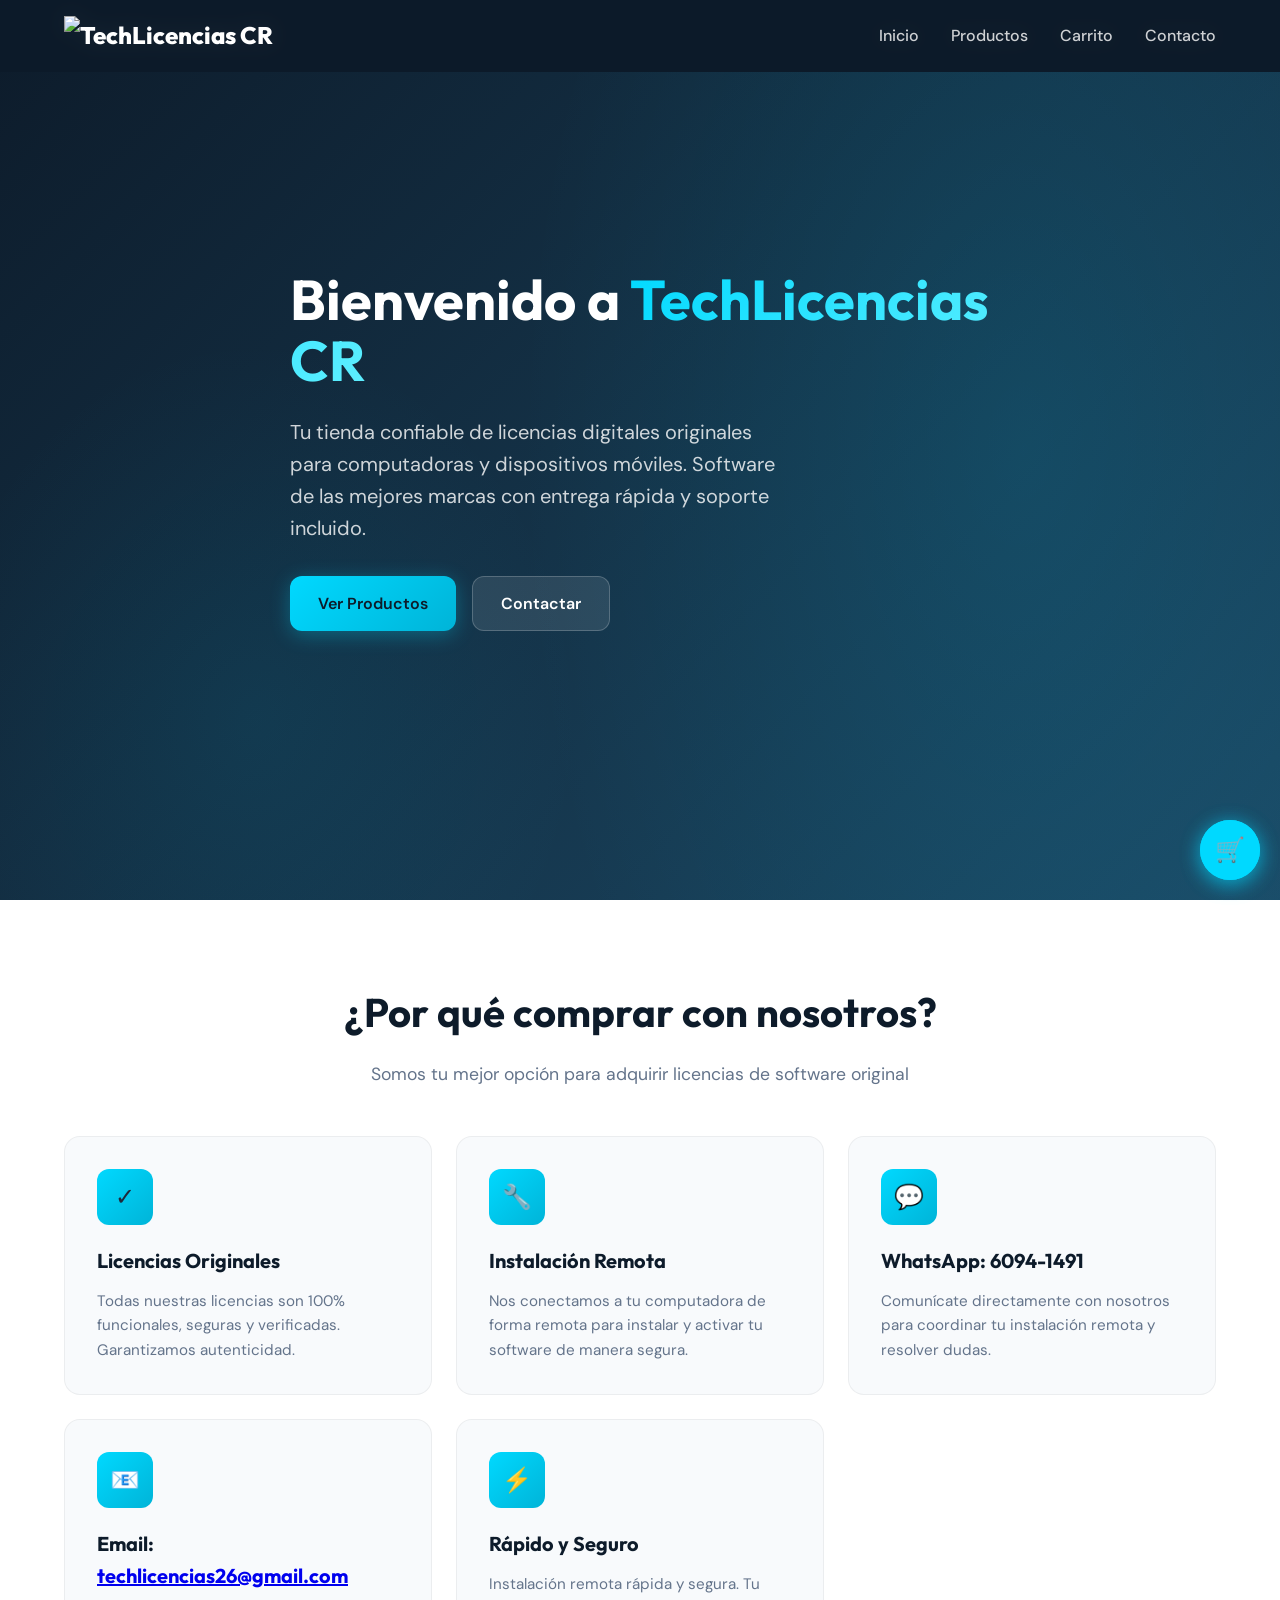
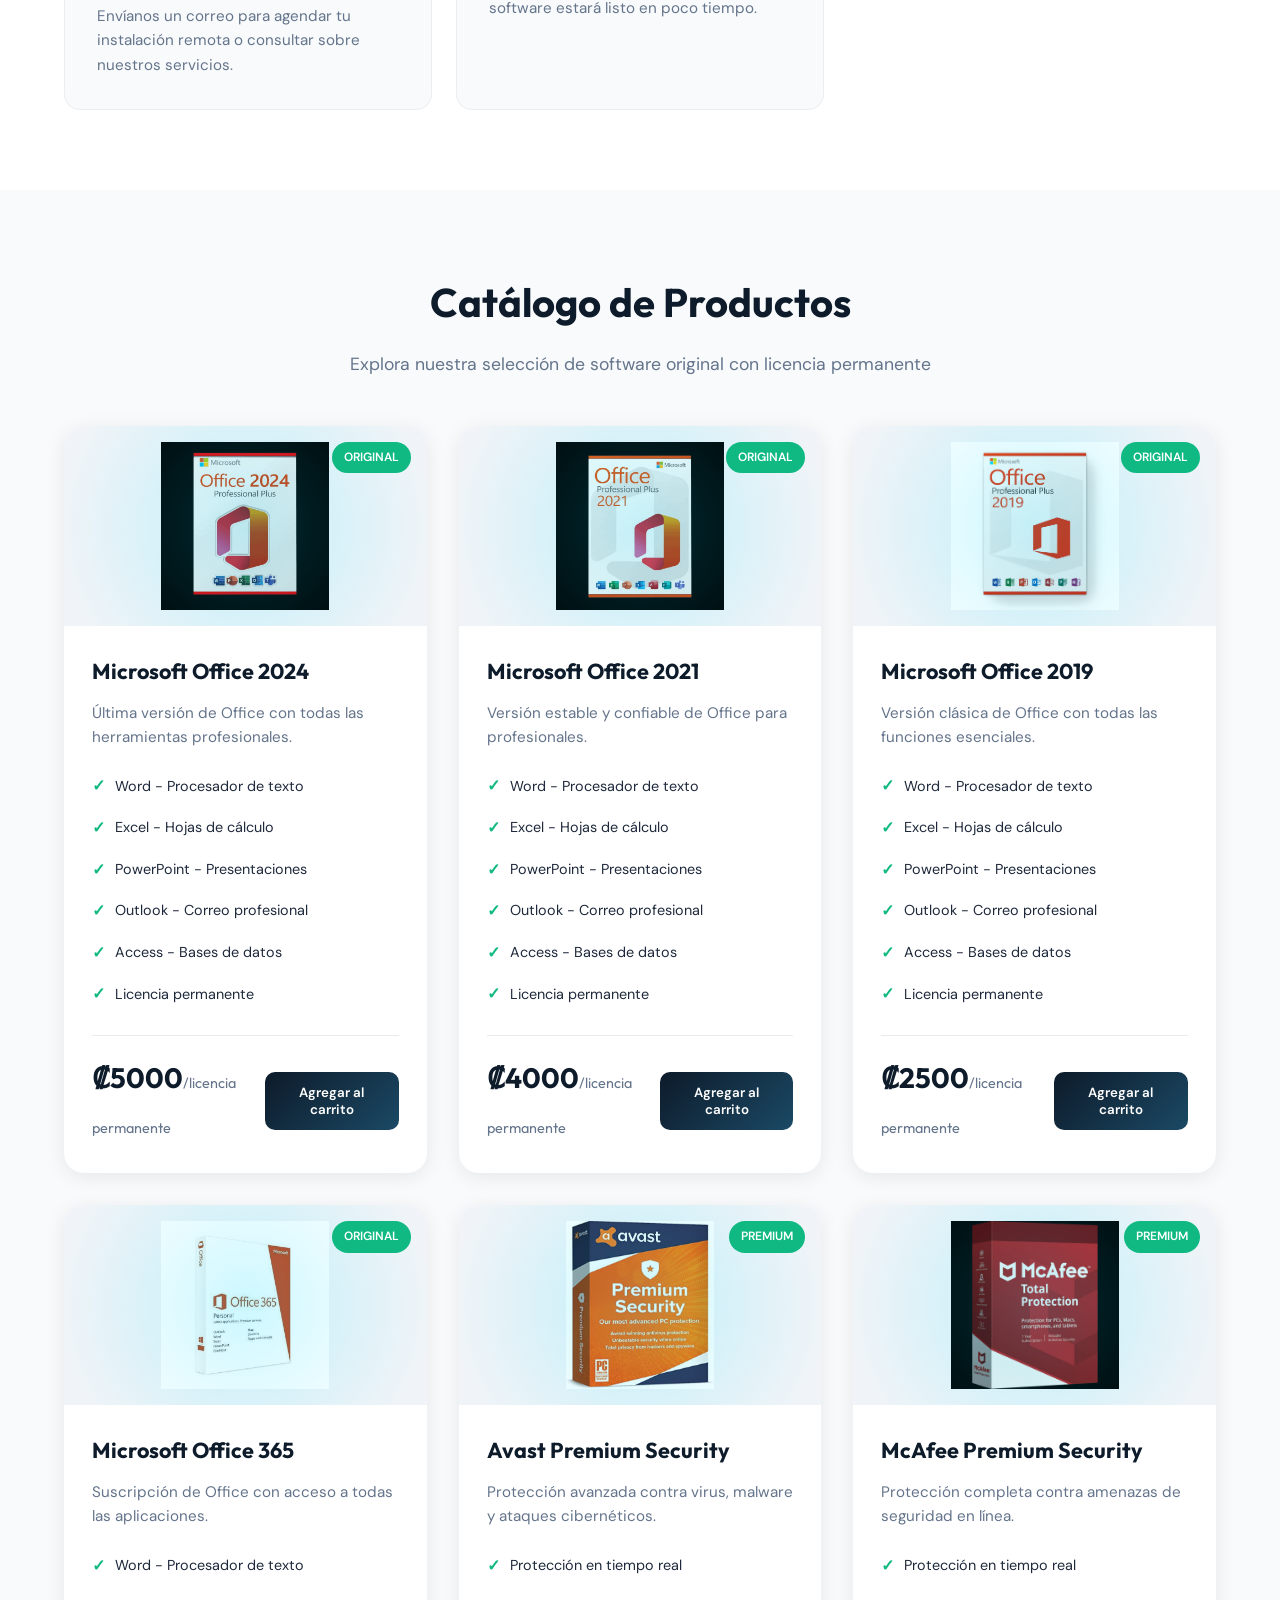
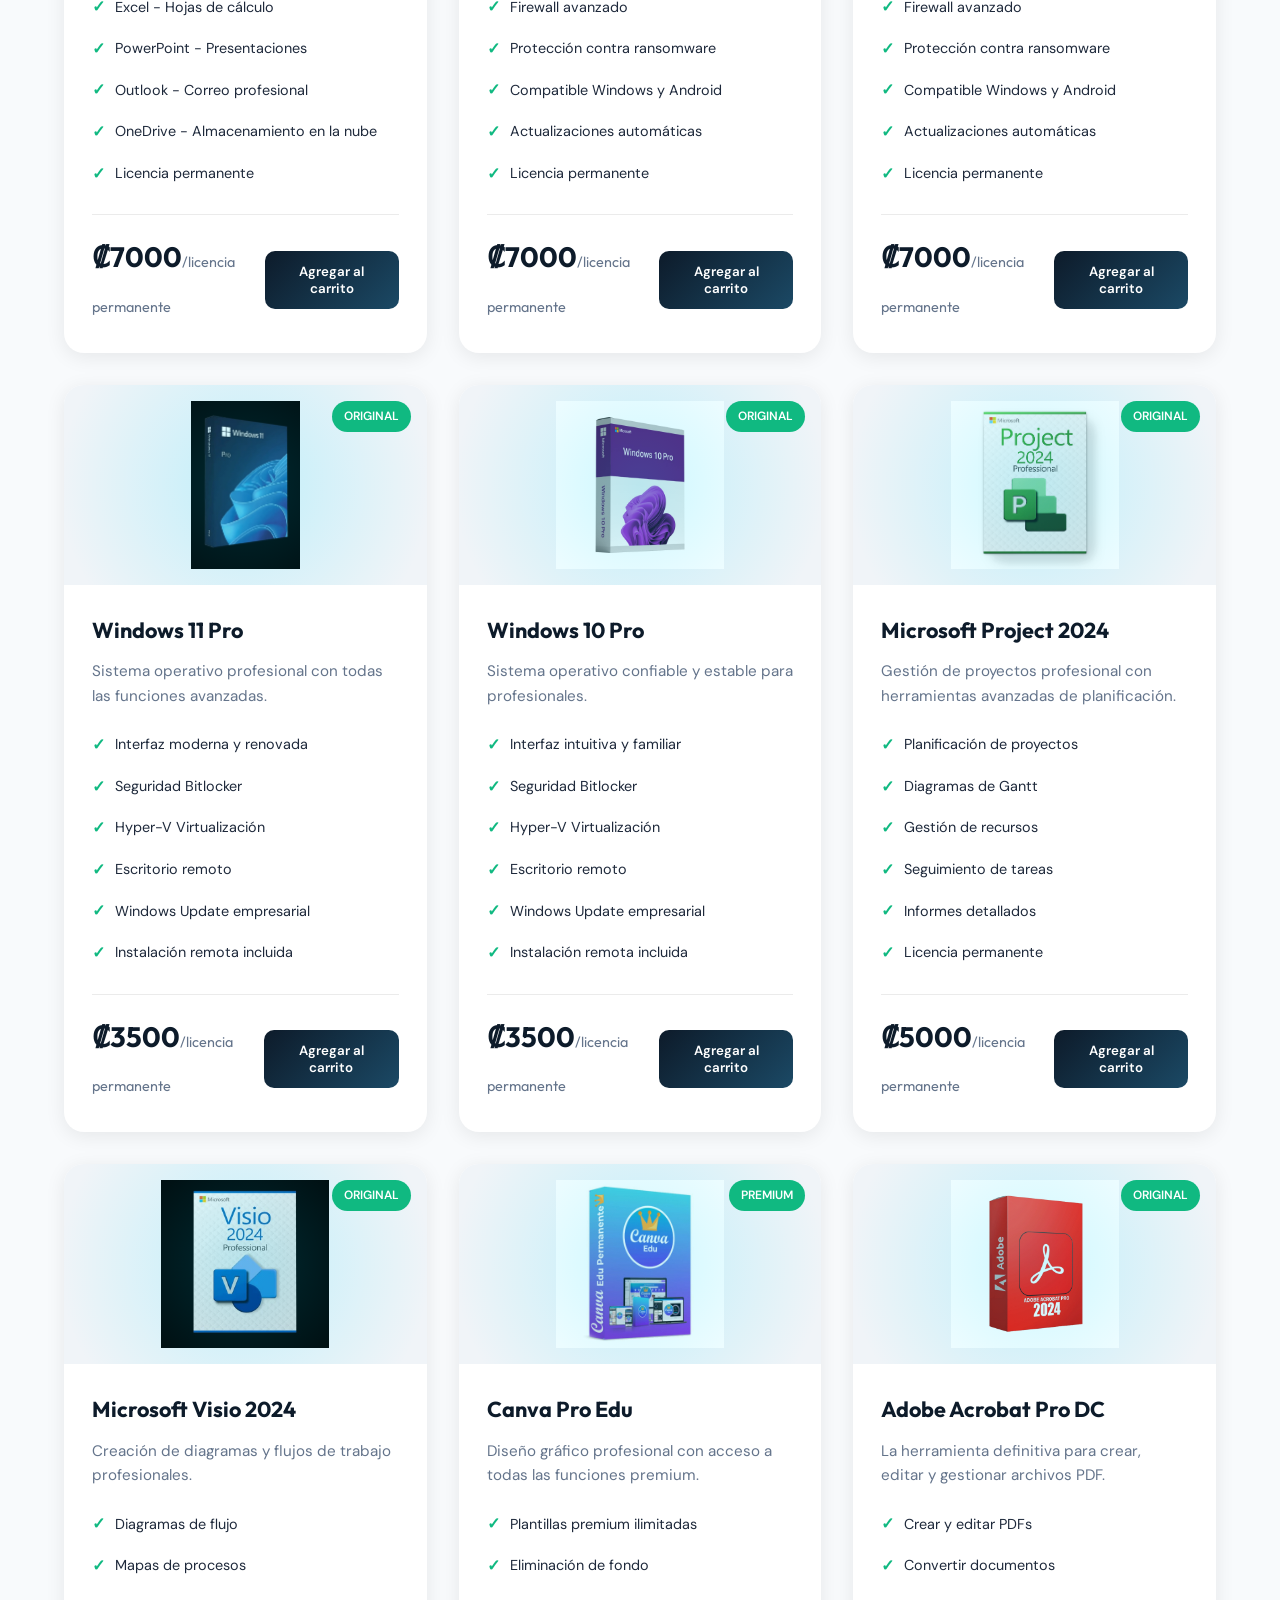
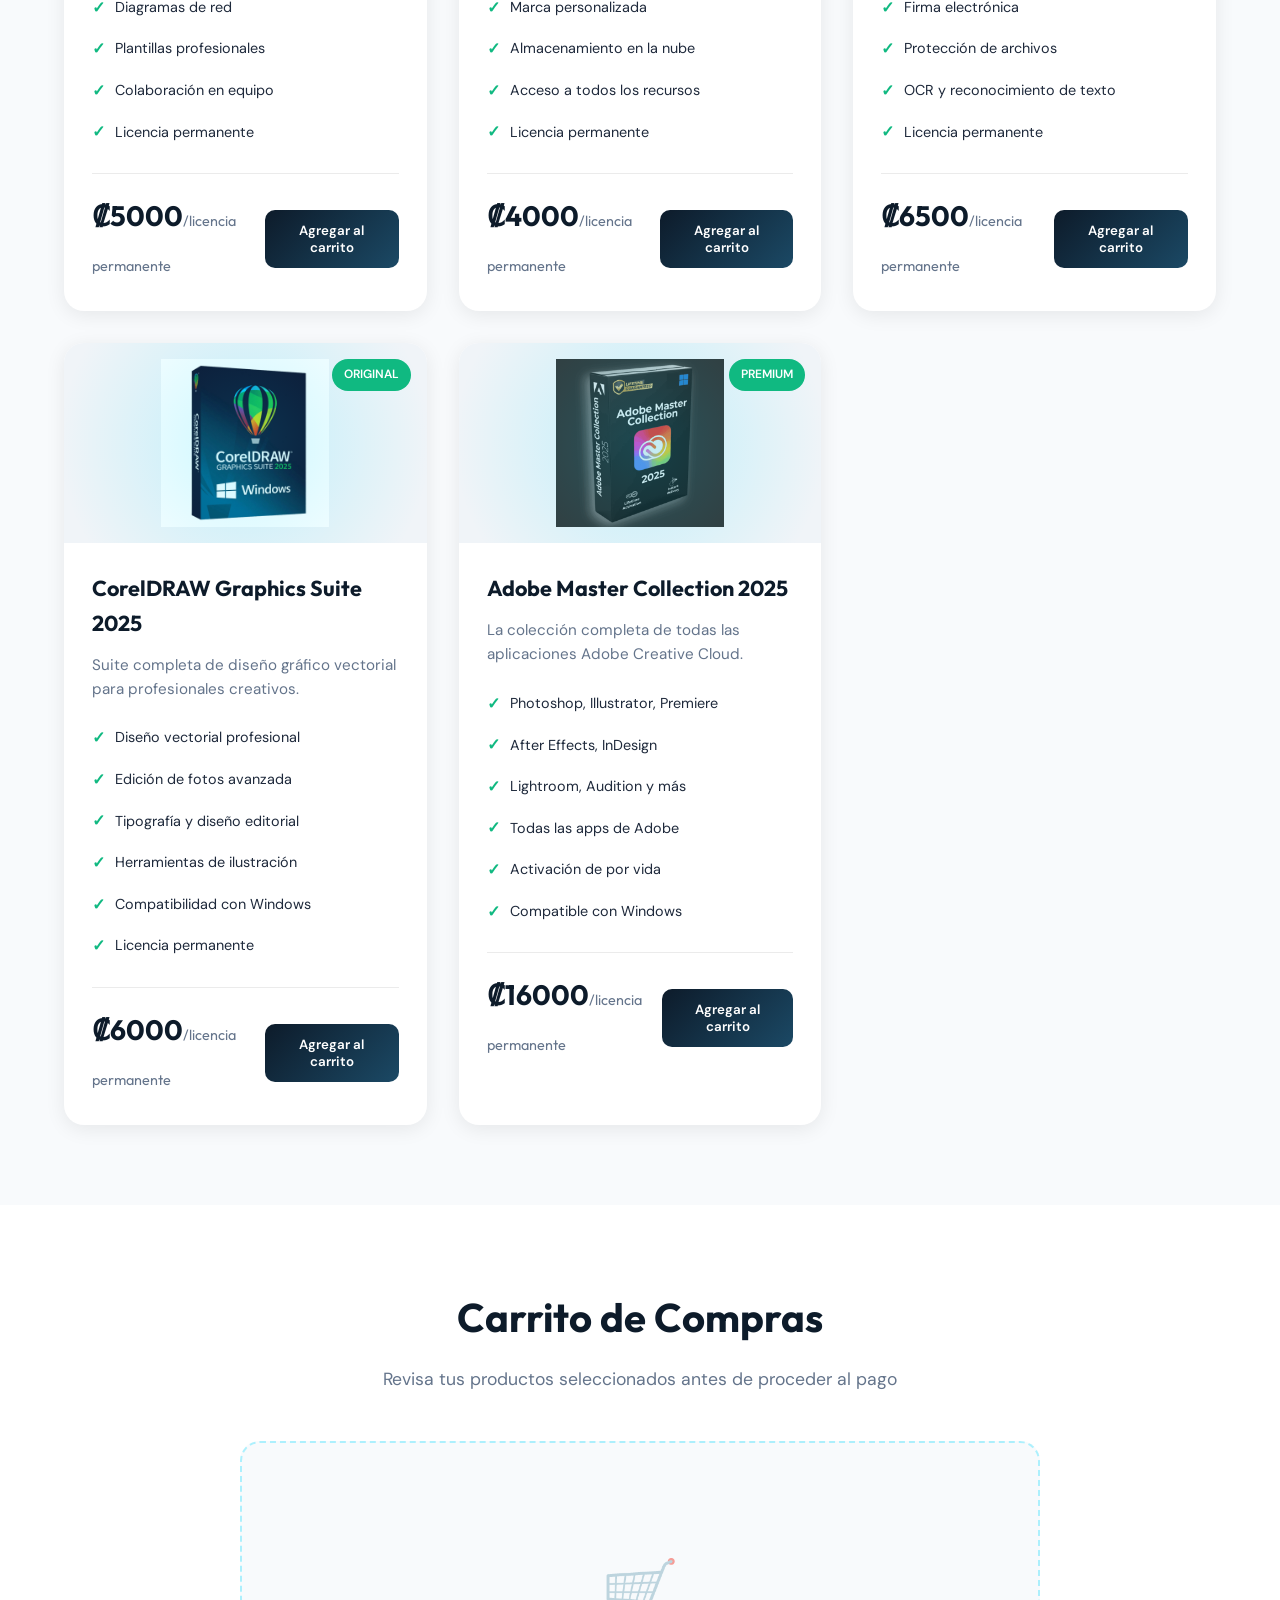
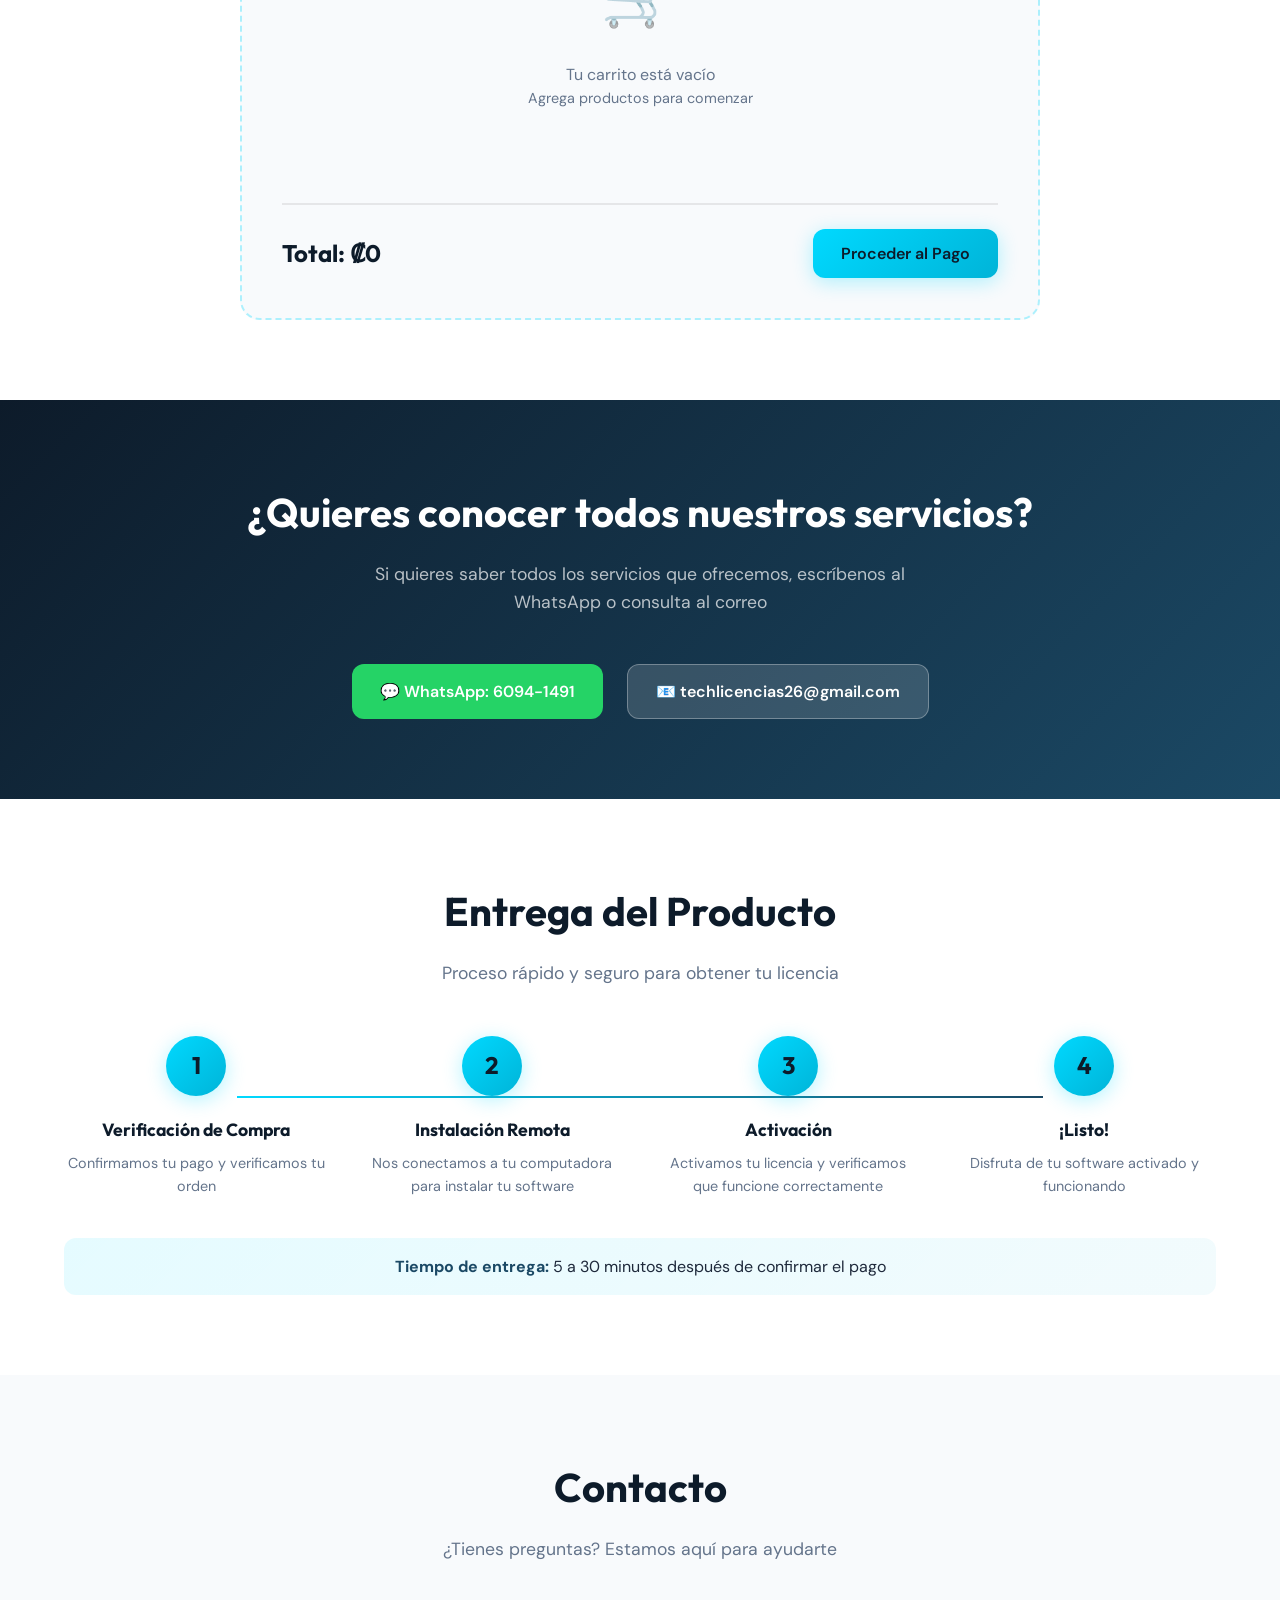
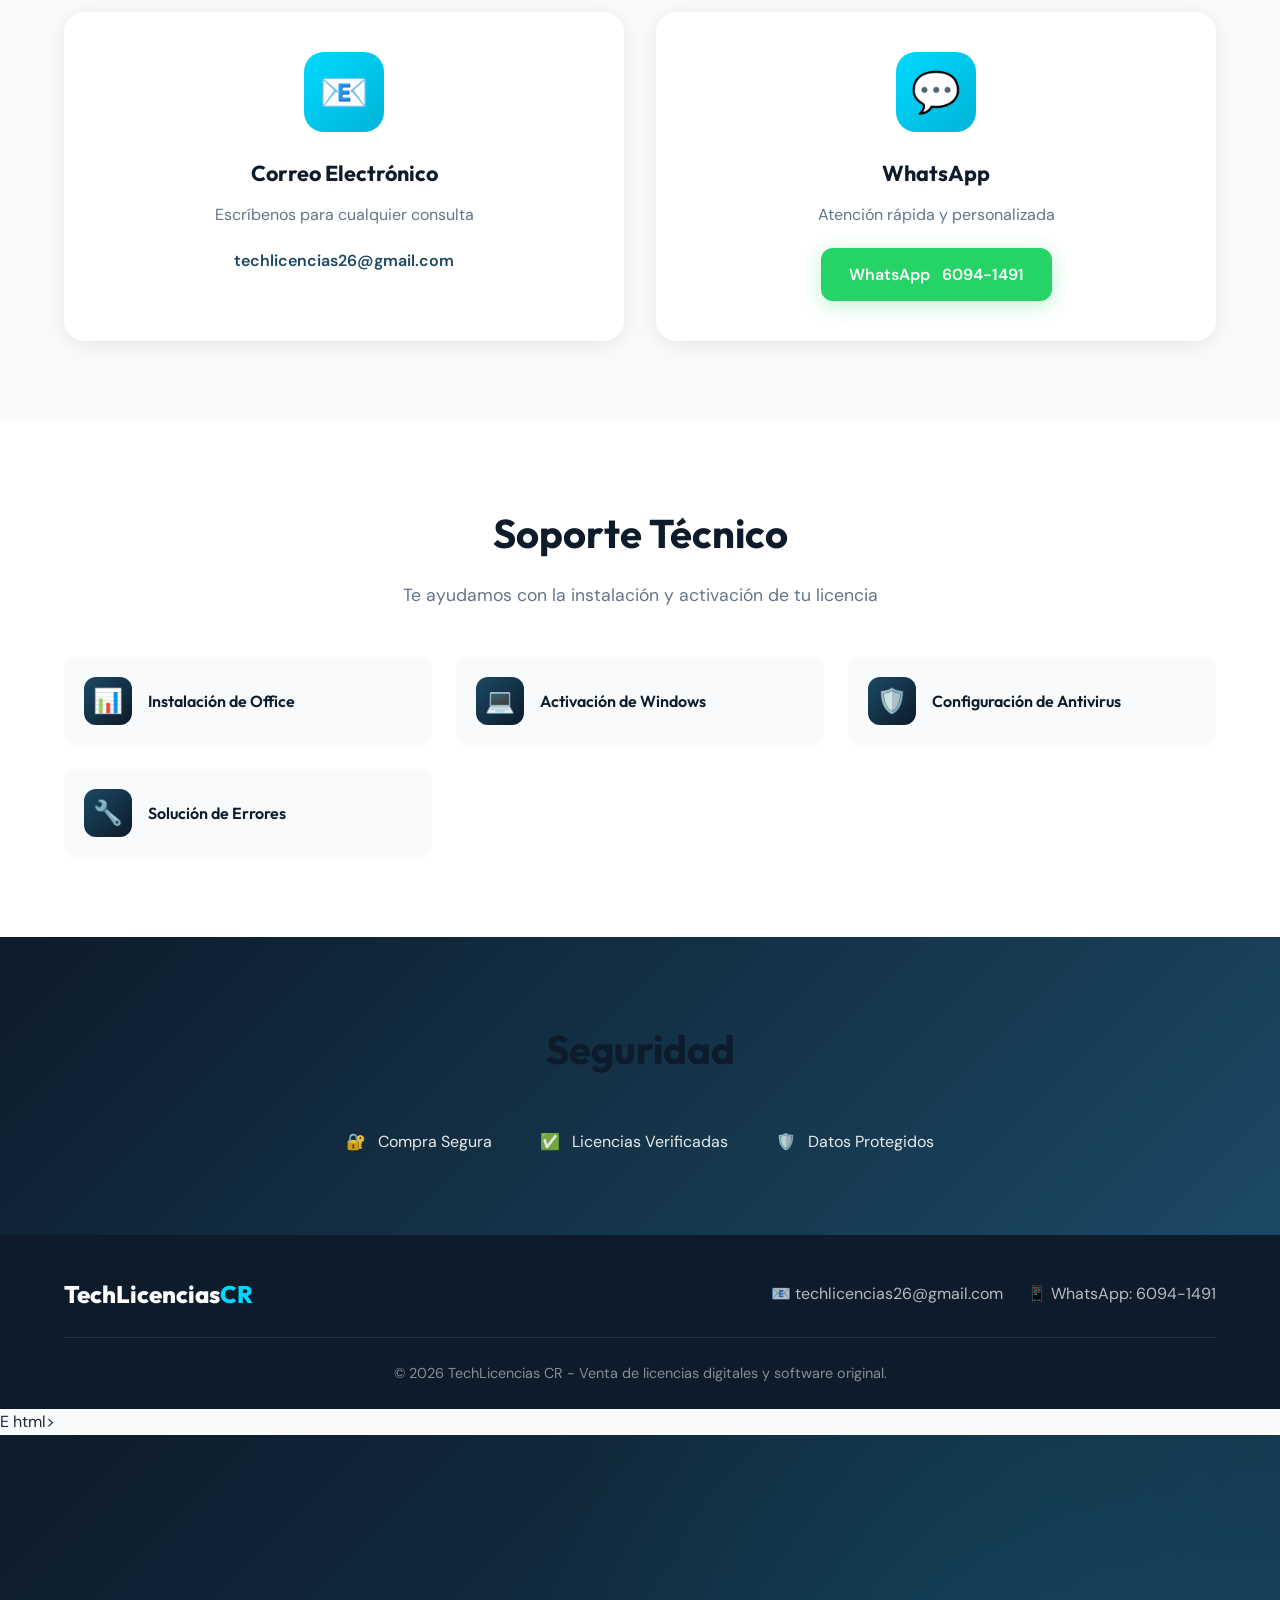
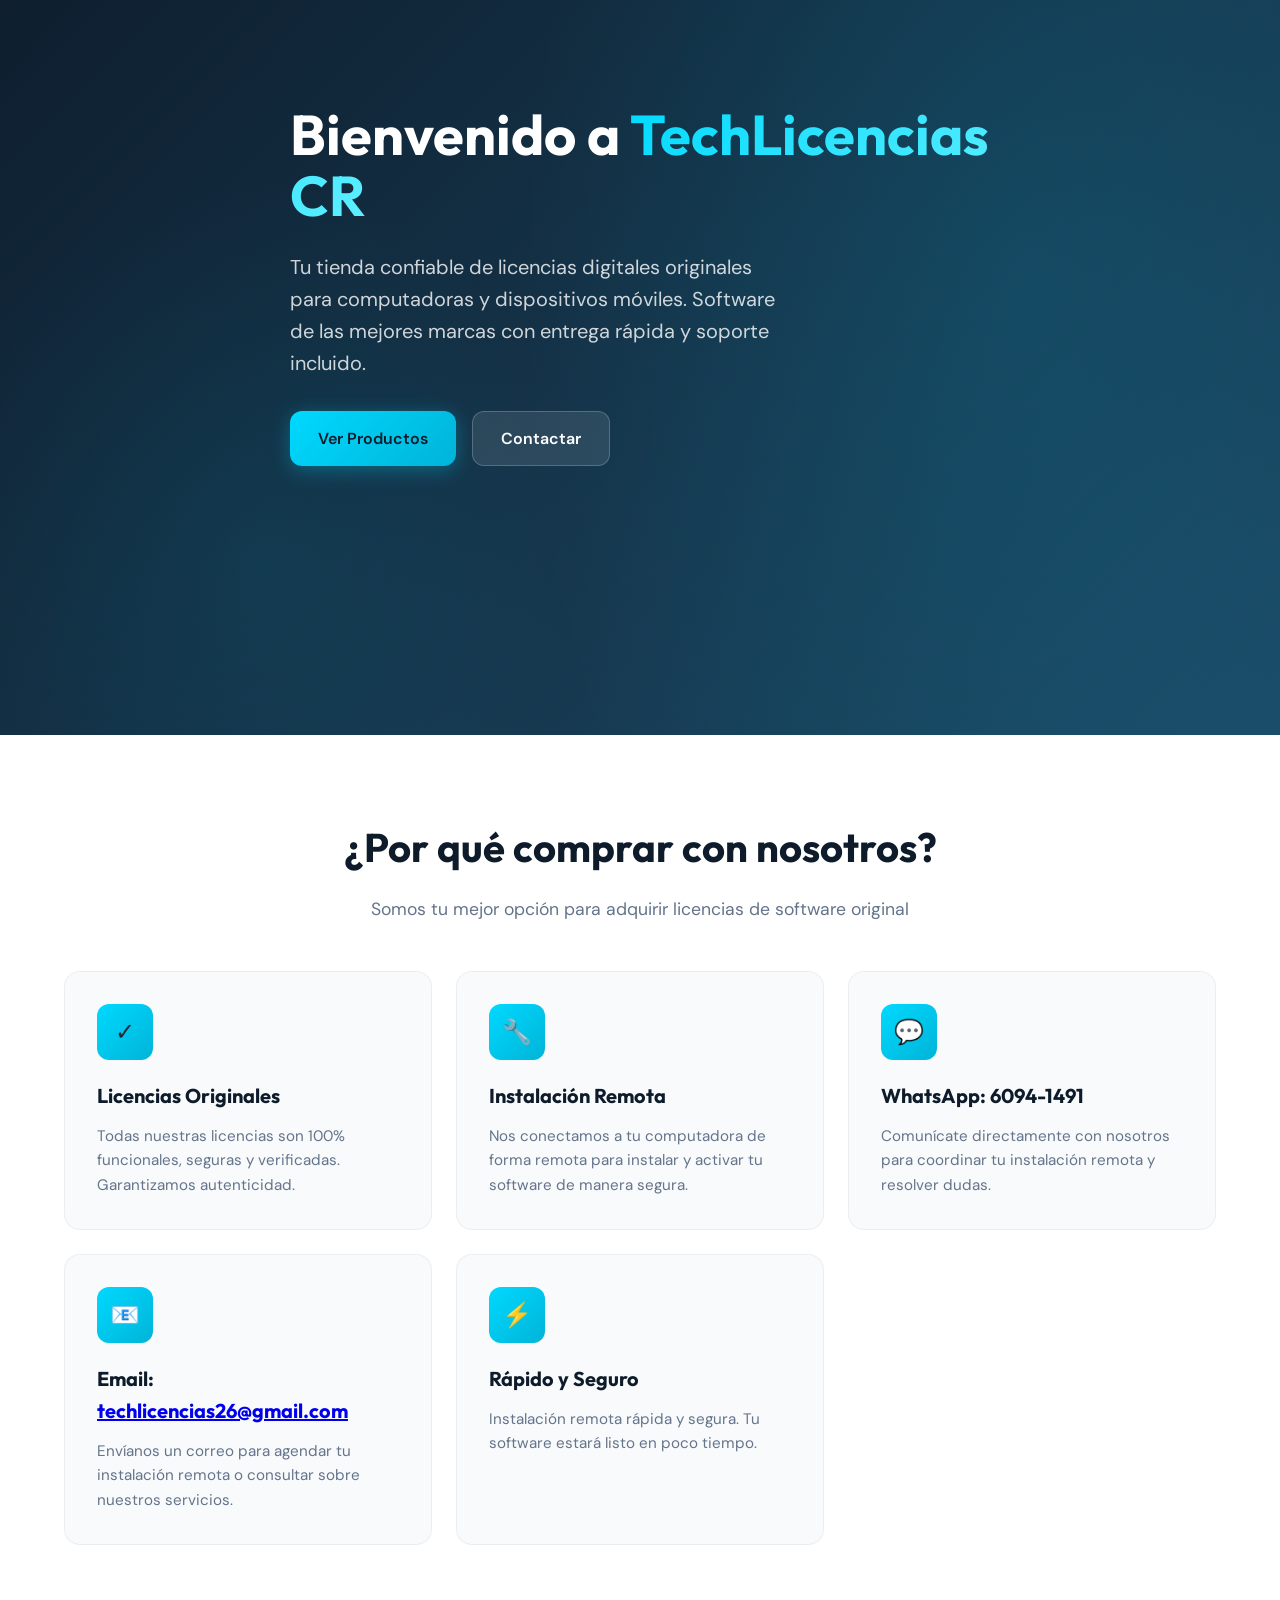
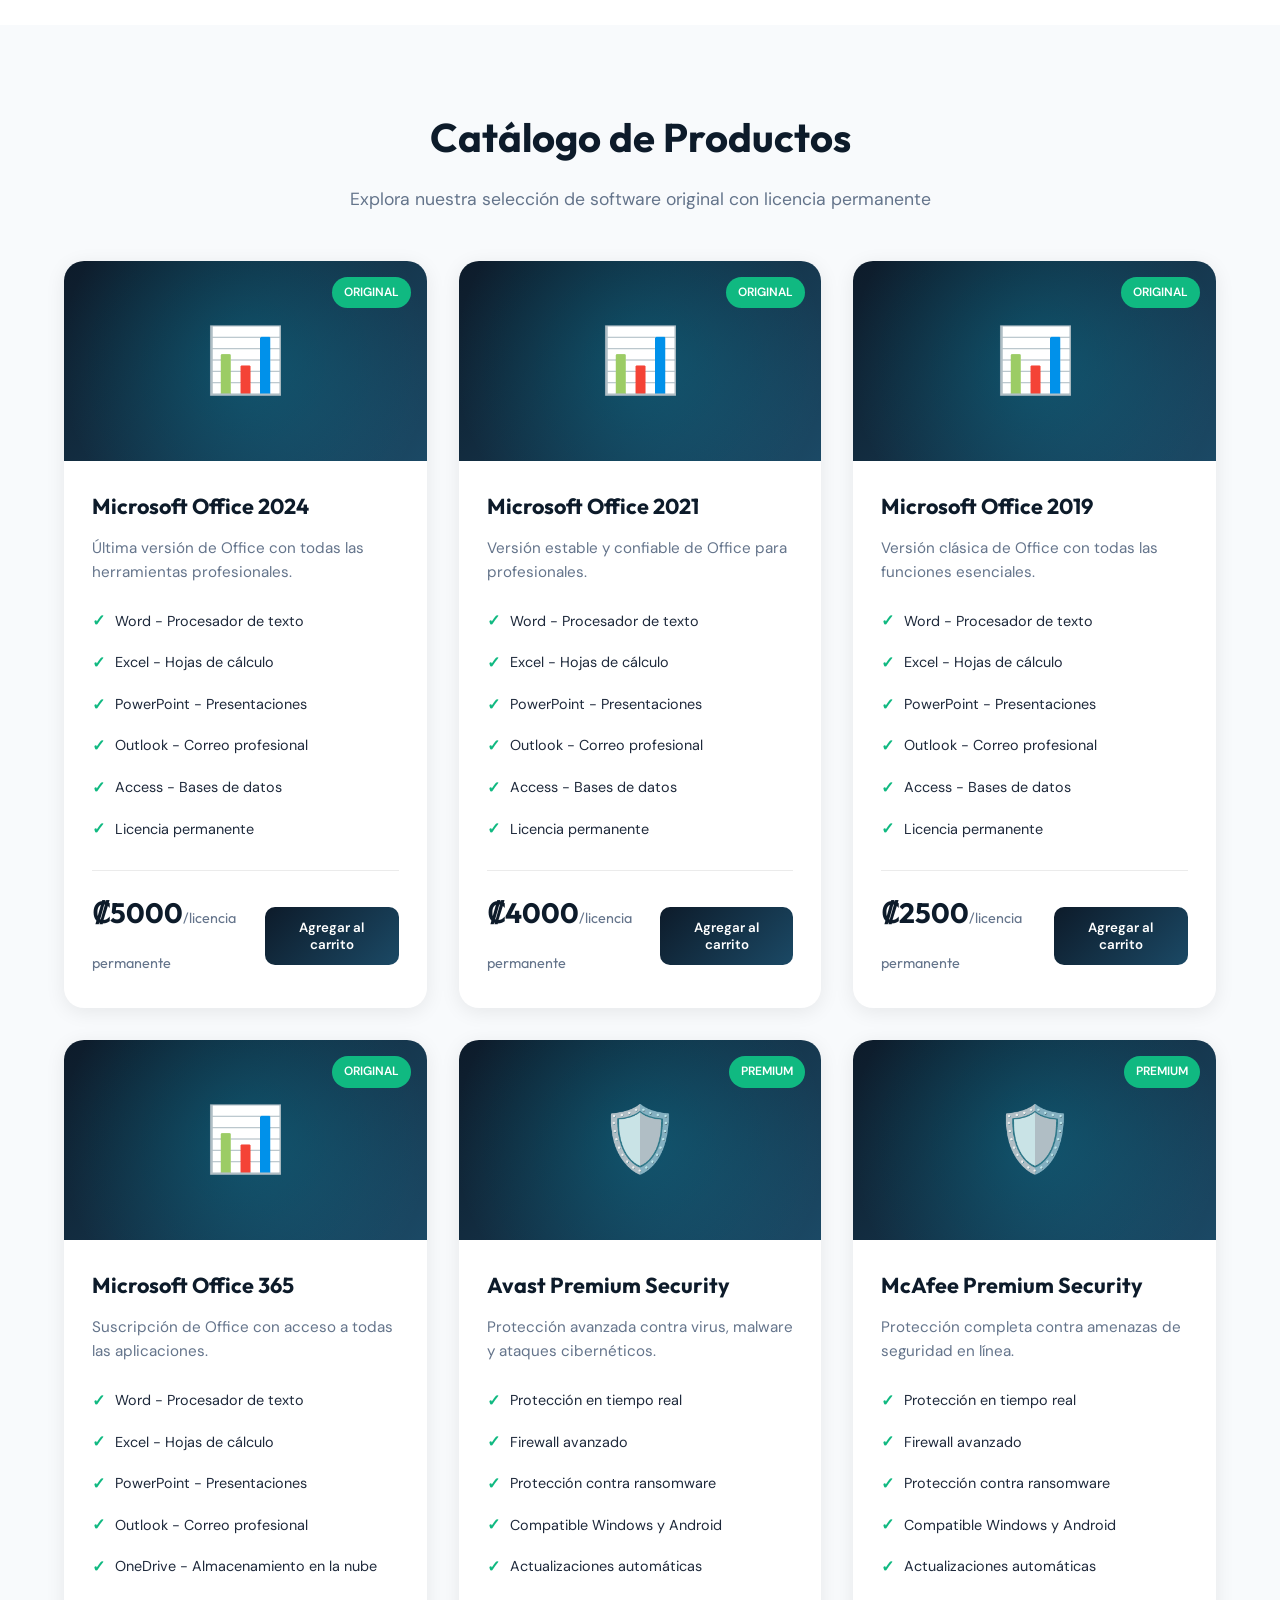
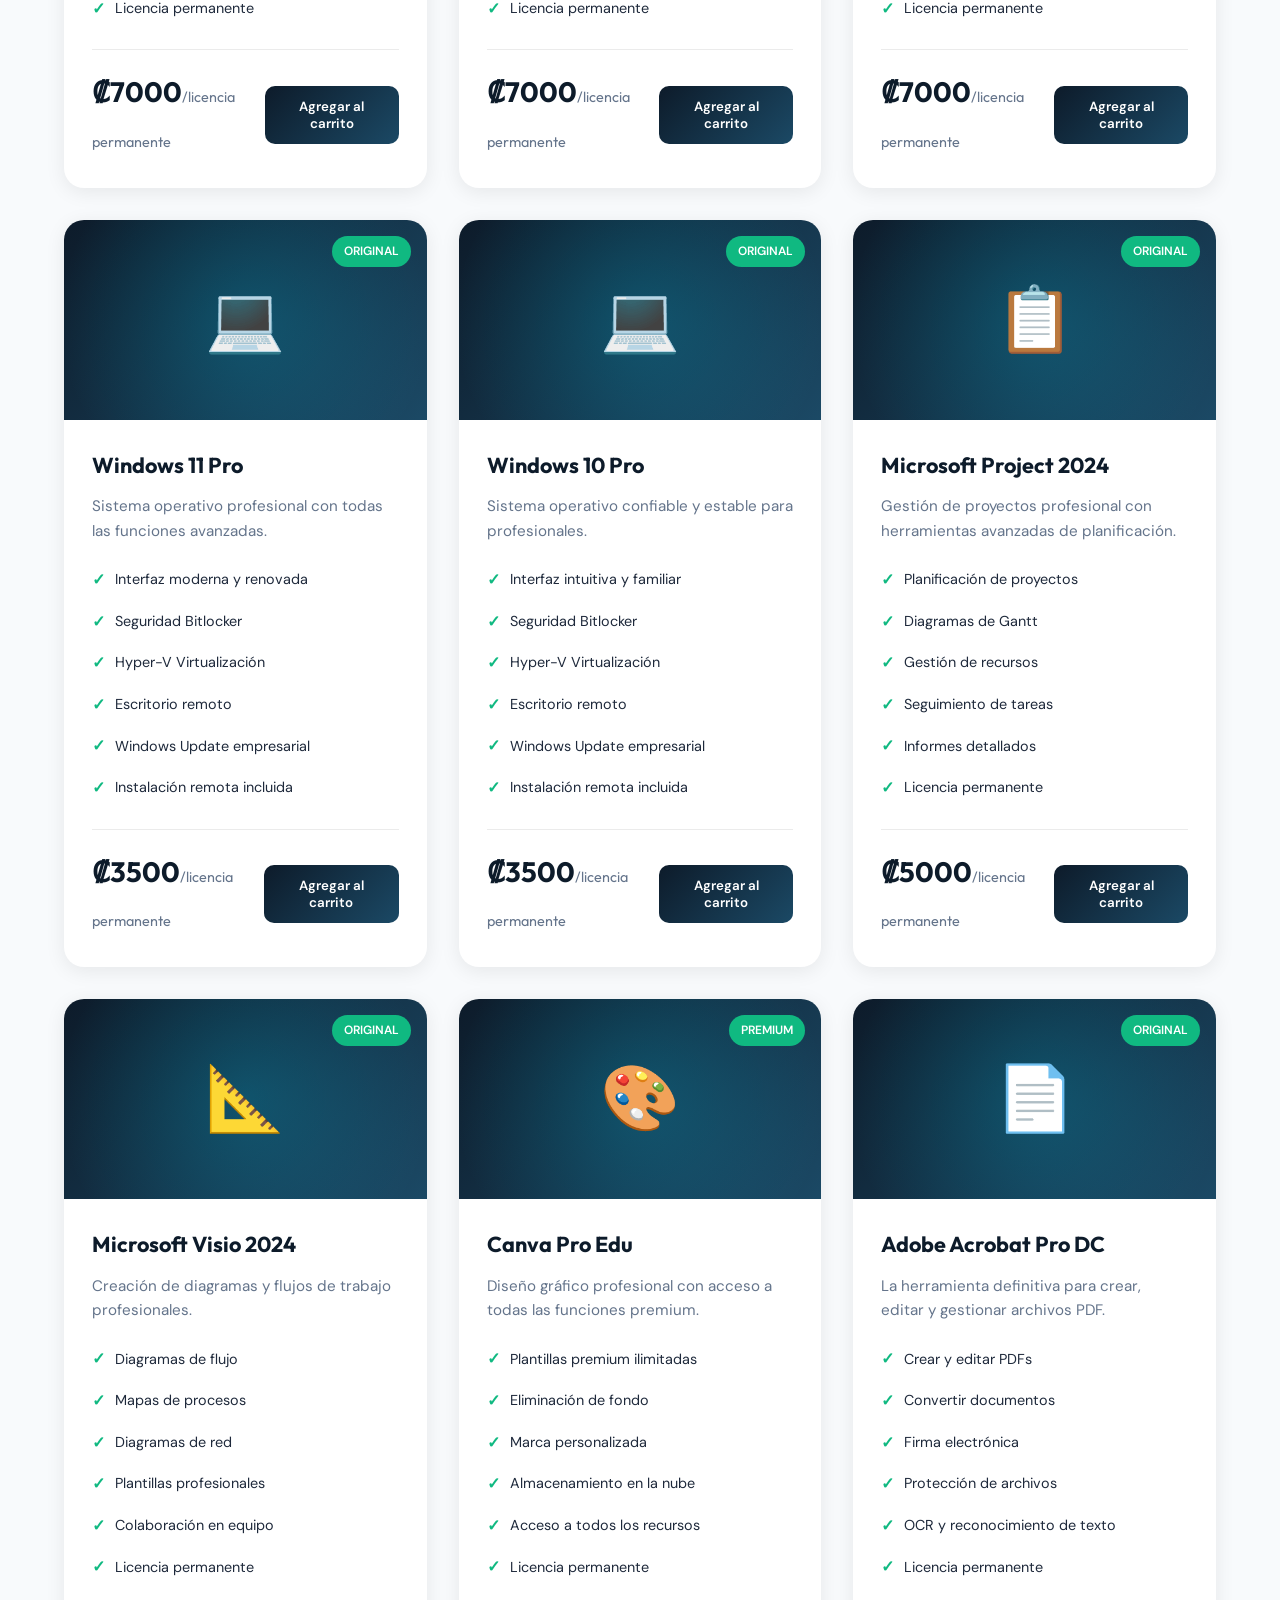
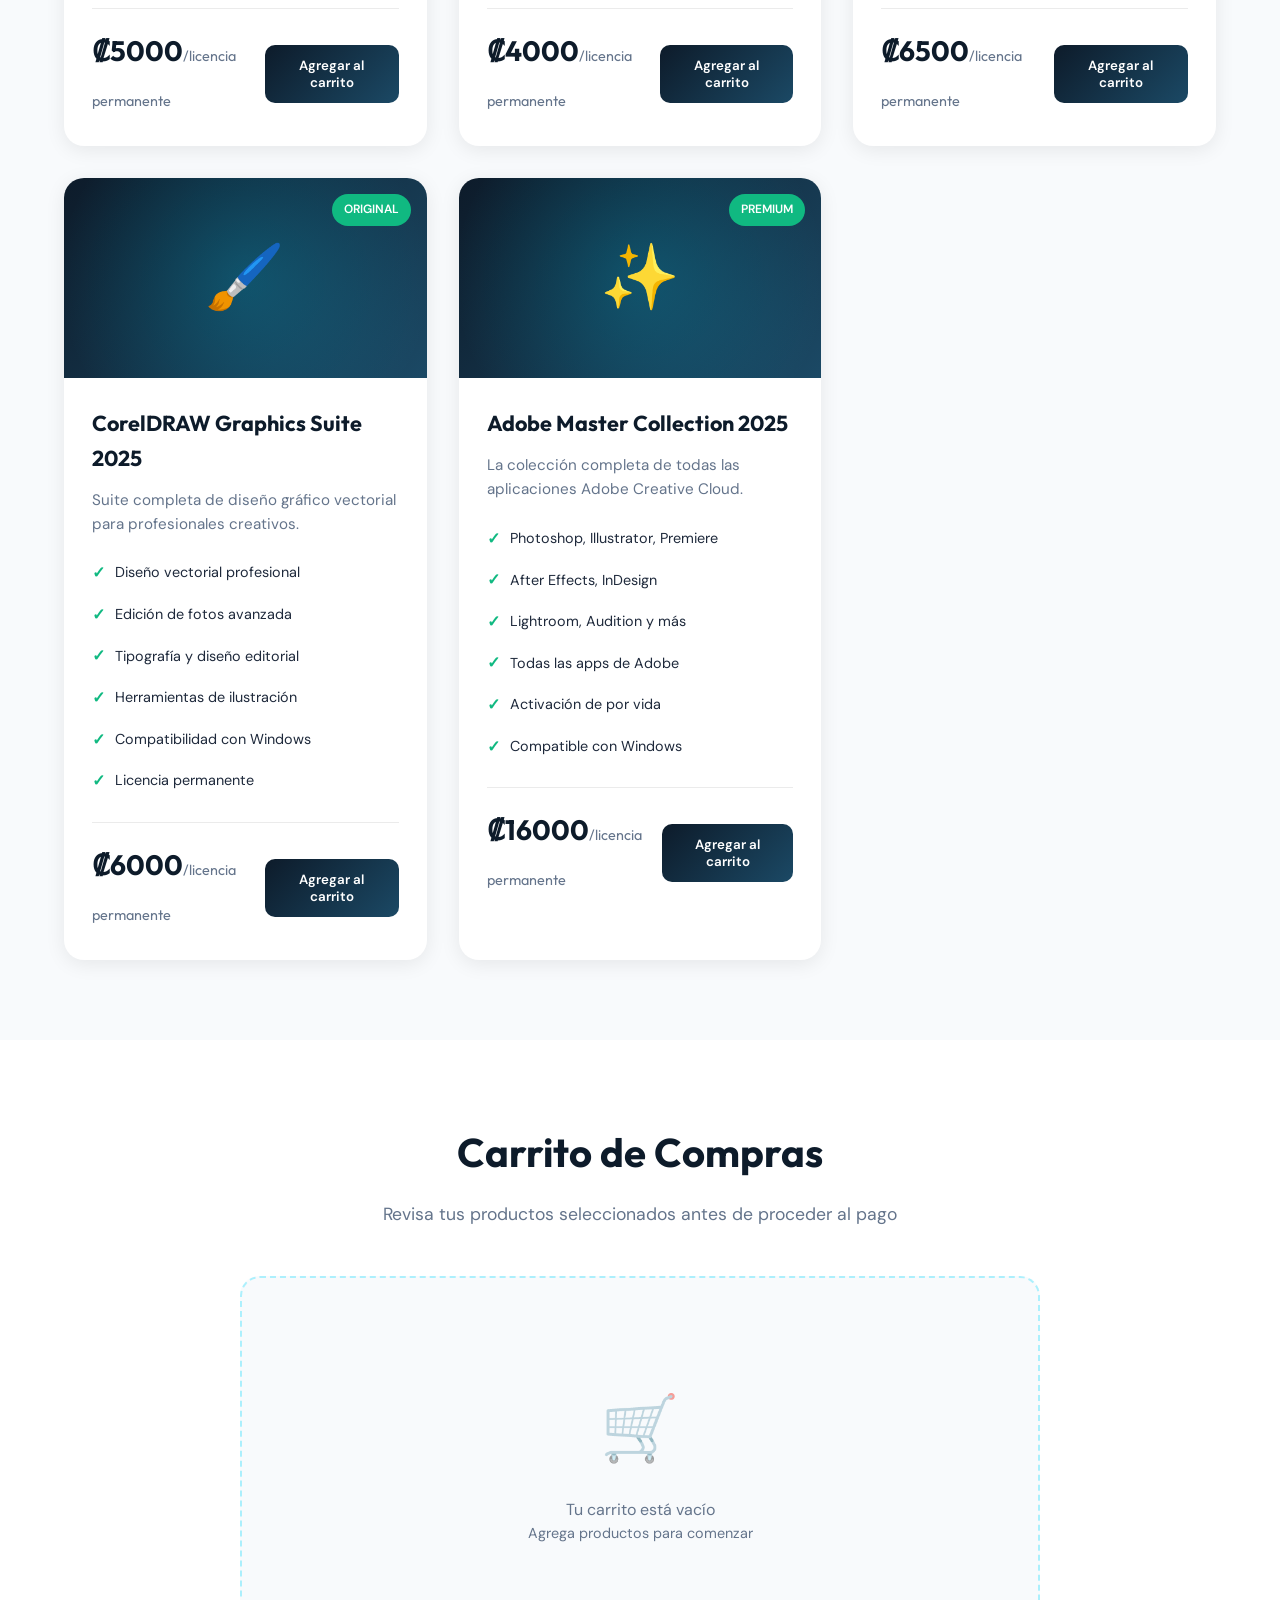
==== commit 9aacb97e: "Add files via upload" ====
--- a/index.html
+++ b/index.html
@@ -1,600 +1,3609 @@
-<!DOCTYPE html>
-<html lang="es">
-<head>
-    <meta charset="UTF-8">
-    <meta name="viewport" content="width=device-width, initial-scale=1.0">
-    <title>TechLicencias CR - Licencias Digitales Originales</title>
-    <link rel="preconnect" href="https://fonts.googleapis.com">
-    <link rel="preconnect" href="https://fonts.gstatic.com" crossorigin>
-    <link href="https://fonts.googleapis.com/css2?family=DM+Sans:wght@400;500;600&family=Outfit:wght@400;600;700;800&display=swap" rel="stylesheet">
-    <link rel="stylesheet" href="styles.css">
-</head>
-<body>
-    <!-- Floating Cart -->
-    <div class="floating-cart">
-        <button class="cart-button">🛒</button>
-        <div class="cart-badge" style="display: none;">0</div>
-        <div class="cart-panel">
-            <div class="cart-header">Tu Carrito</div>
-            <div class="cart-items-list">
-                <div class="cart-empty-msg">Tu carrito está vacío</div>
-            </div>
-            <div class="cart-footer-panel">
-                <div class="cart-total-panel">
-                    <span>Total:</span>
-                    <span class="cart-total-amount">₡0</span>
-                </div>
-                <div class="cart-actions">
-                    <button class="btn-clear" onclick="clearCart()">Limpiar</button>
-                    <button class="btn-checkout-cart" onclick="checkout()">Comprar</button>
-                </div>
-            </div>
-        </div>
-    </div>
-
-    <!-- Header -->
-    <header id="header">
-        <div class="container nav-container">
-            <a href="#" class="logo" style="display: flex; align-items: center; gap: 12px;">
-                <img src="uploads/file_0000000065a8720e84e4018075c0899a.png" alt="TechLicencias CR" style="height: 40px; width: auto;">
-                <span style="display: none;">TechLicencias<span>CR</span></span>
-            </a>
-            <ul class="nav-menu" id="navMenu">
-                <li><a href="#inicio">Inicio</a></li>
-                <li><a href="#productos">Productos</a></li>
-                <li><a href="#carrito">Carrito</a></li>
-                <li><a href="#contacto">Contacto</a></li>
-            </ul>
-            <div class="mobile-toggle" id="mobileToggle">
-                <span></span>
-                <span></span>
-                <span></span>
-            </div>
-        </div>
-    </header>
-
-    <!-- Hero Section -->
-    <section class="hero" id="inicio">
-        <div class="container">
-            <div class="hero-content">
-                <h1>Bienvenido a <span>TechLicencias CR</span></h1>
-                <p>Tu tienda confiable de licencias digitales originales para computadoras. Software de las mejores marcas con entrega rápida y soporte incluido.</p>
-                <div class="hero-buttons">
-                    <a href="#productos" class="btn btn-primary">Ver Productos</a>
-                    <a href="#contacto" class="btn btn-secondary">Contactar</a>
-                </div>
-            </div>
-        </div>
-    </section>
-
-    <!-- Features Section -->
-    <section class="features" id="features">
-        <div class="container">
-            <div class="section-header">
-                <h2>¿Por qué comprar con nosotros?</h2>
-                <p>Somos tu mejor opción para adquirir licencias de software original</p>
-            </div>
-            <div class="features-grid">
-                <div class="feature-card fade-in">
-                    <div class="feature-icon">✓</div>
-                    <h3>Licencias Originales</h3>
-                    <p>Todas nuestras licencias son 100% funcionales, seguras y verificadas. Garantizamos autenticidad.</p>
-                </div>
-                <div class="feature-card fade-in stagger-1">
-                    <div class="feature-icon">🔧</div>
-                    <h3>Instalación Remota</h3>
-                    <p>Nos conectamos a tu computadora de forma remota para instalar y activar tu software de manera segura.</p>
-                </div>
-                <div class="feature-card fade-in stagger-2">
-                    <div class="feature-icon">🔧</div>
-                    <h3>Instalación Remota Segura</h3>
-                    <p>Nos conectamos de forma remota a tu computadora para instalar y activar tu software de manera segura y profesional.</p>
-                </div>
-                <div class="feature-card fade-in stagger-3">
-                    <div class="feature-icon">💬</div>
-                    <h3>WhatsApp: 6094-1491</h3>
-                    <p>Comunícate directamente con nosotros para coordinar tu instalación remota y resolver dudas.</p>
-                </div>
-                <div class="feature-card fade-in stagger-4">
-                    <div class="feature-icon">📧</div>
-                    <h3>Email: techlicencias26@gmail.com</h3>
-                    <p>Envíanos un correo para agendar tu instalación remota o consultar sobre nuestros servicios.</p>
-                </div>
-                <div class="feature-card fade-in stagger-4">
-                    <div class="feature-icon">⚡</div>
-                    <h3>Rápido y Seguro</h3>
-                    <p>Instalación remota rápida y segura. Tu software estará listo en poco tiempo.</p>
-                </div>
-            </div>
-        </div>
-    </section>
-
-    <!-- Products Section -->
-    <section class="products" id="productos">
-        <div class="container">
-            <div class="products-intro">
-                <h2>Catálogo de Productos</h2>
-                <p>Explora nuestra selección de software original con licencia permanente</p>
-            </div>
-            <div class="products-grid">
-                <!-- Office 2024 -->
-                <div class="product-card fade-in">
-                    <div class="product-image">
-                        <span class="product-badge">Original</span>
-                        <img src="uploads/2024.jpeg" alt="Office 2024" style="width: 100%; height: 100%; object-fit: cover;">
-                    </div>
-                    <div class="product-content">
-                        <h3>Microsoft Office 2024</h3>
-                        <p>Última versión de Office con todas las herramientas profesionales.</p>
-                        <ul class="product-features">
-                            <li>Word - Procesador de texto</li>
-                            <li>Excel - Hojas de cálculo</li>
-                            <li>PowerPoint - Presentaciones</li>
-                            <li>Outlook - Correo profesional</li>
-                            <li>Access - Bases de datos</li>
-                            <li>Licencia permanente</li>
-                        </ul>
-                        <div class="product-footer">
-                            <div class="product-price">₡6000<span>/licencia permanente</span></div>
-                            <button class="btn-add" onclick="addToCart('Office 2024', 6000)">Agregar al carrito</button>
-                        </div>
-                    </div>
-                </div>
-
-                <!-- Office 2021 -->
-                <div class="product-card fade-in stagger-1">
-                    <div class="product-image">
-                        <span class="product-badge">Original</span>
-                        <img src="uploads/2021.jpeg" alt="Office 2021" style="width: 100%; height: 100%; object-fit: cover;">
-                    </div>
-                    <div class="product-content">
-                        <h3>Microsoft Office 2021</h3>
-                        <p>Versión estable y confiable de Office para profesionales.</p>
-                        <ul class="product-features">
-                            <li>Word - Procesador de texto</li>
-                            <li>Excel - Hojas de cálculo</li>
-                            <li>PowerPoint - Presentaciones</li>
-                            <li>Outlook - Correo profesional</li>
-                            <li>Access - Bases de datos</li>
-                            <li>Licencia permanente</li>
-                        </ul>
-                        <div class="product-footer">
-                            <div class="product-price">₡4500<span>/licencia permanente</span></div>
-                            <button class="btn-add" onclick="addToCart('Office 2021', 4500)">Agregar al carrito</button>
-                        </div>
-                    </div>
-                </div>
-
-                <!-- Office 2019 -->
-                <div class="product-card fade-in stagger-2">
-                    <div class="product-image">
-                        <span class="product-badge">Original</span>
-                        <img src="uploads/2019.jpeg" alt="Office 2019" style="width: 100%; height: 100%; object-fit: cover;">
-                    </div>
-                    <div class="product-content">
-                        <h3>Microsoft Office 2019</h3>
-                        <p>Versión clásica de Office con todas las funciones esenciales.</p>
-                        <ul class="product-features">
-                            <li>Word - Procesador de texto</li>
-                            <li>Excel - Hojas de cálculo</li>
-                            <li>PowerPoint - Presentaciones</li>
-                            <li>Outlook - Correo profesional</li>
-                            <li>Access - Bases de datos</li>
-                            <li>Licencia permanente</li>
-                        </ul>
-                        <div class="product-footer">
-                            <div class="product-price">₡3000<span>/licencia permanente</span></div>
-                            <button class="btn-add" onclick="addToCart('Office 2019', 3000)">Agregar al carrito</button>
-                        </div>
-                    </div>
-                </div>
-
-                <!-- Office 365 -->
-                <div class="product-card fade-in stagger-3">
-                    <div class="product-image">
-                        <span class="product-badge">Original</span>
-                        <img src="uploads/365.jpeg" alt="Office 365" style="width: 100%; height: 100%; object-fit: cover;">
-                    </div>
-                    <div class="product-content">
-                        <h3>Microsoft Office 365</h3>
-                        <p>Suscripción de Office con acceso a todas las aplicaciones.</p>
-                        <ul class="product-features">
-                            <li>Word - Procesador de texto</li>
-                            <li>Excel - Hojas de cálculo</li>
-                            <li>PowerPoint - Presentaciones</li>
-                            <li>Outlook - Correo profesional</li>
-                            <li>OneDrive - Almacenamiento en la nube</li>
-                            <li>Licencia permanente</li>
-                        </ul>
-                        <div class="product-footer">
-                            <div class="product-price">₡5000<span>/licencia permanente</span></div>
-                            <button class="btn-add" onclick="addToCart('Office 365', 5000)">Agregar al carrito</button>
-                        </div>
-                    </div>
-                </div>
-
-                <!-- Avast Premium -->
-                <div class="product-card fade-in stagger-4">
-                    <div class="product-image">
-                        <span class="product-badge">Premium</span>
-                        <img src="uploads/avast.jpeg" alt="Avast Premium" style="width: 100%; height: 100%; object-fit: cover;">
-                    </div>
-                    <div class="product-content">
-                        <h3>Avast Premium Security</h3>
-                        <p>Protección avanzada contra virus, malware y ataques cibernéticos.</p>
-                        <ul class="product-features">
-                            <li>Protección en tiempo real</li>
-                            <li>Firewall avanzado</li>
-                            <li>Protección contra ransomware</li>
-                            <li>Compatible Windows y Android</li>
-                            <li>Actualizaciones automáticas</li>
-                            <li>Licencia permanente</li>
-                        </ul>
-                        <div class="product-footer">
-                            <div class="product-price">₡7000<span>/licencia permanente</span></div>
-                            <button class="btn-add" onclick="addToCart('Avast Premium Security', 7000)">Agregar al carrito</button>
-                        </div>
-                    </div>
-                </div>
-
-                <!-- McAfee Premium -->
-                <div class="product-card fade-in stagger-4">
-                    <div class="product-image">
-                        <span class="product-badge">Premium</span>
-                        <img src="uploads/mc.jpeg" alt="McAfee Premium" style="width: 100%; height: 100%; object-fit: cover;">
-                    </div>
-                    <div class="product-content">
-                        <h3>McAfee Premium Security</h3>
-                        <p>Protección completa contra amenazas de seguridad en línea.</p>
-                        <ul class="product-features">
-                            <li>Protección en tiempo real</li>
-                            <li>Firewall avanzado</li>
-                            <li>Protección contra ransomware</li>
-                            <li>Compatible Windows y Android</li>
-                            <li>Actualizaciones automáticas</li>
-                            <li>Licencia permanente</li>
-                        </ul>
-                        <div class="product-footer">
-                            <div class="product-price">₡7000<span>/licencia permanente</span></div>
-                            <button class="btn-add" onclick="addToCart('McAfee Premium Security', 7000)">Agregar al carrito</button>
-                        </div>
-                    </div>
-                </div>
-
-                <!-- Windows 11 Pro -->
-                <div class="product-card fade-in stagger-1">
-                    <div class="product-image">
-                        <span class="product-badge">Original</span>
-                        <img src="uploads/11 pro.jpeg" alt="Windows 11 Pro" style="width: 100%; height: 100%; object-fit: cover;">
-                    </div>
-                    <div class="product-content">
-                        <h3>Windows 11 Pro</h3>
-                        <p>Sistema operativo profesional con todas las funciones avanzadas.</p>
-                        <ul class="product-features">
-                            <li>Interfaz moderna y renovada</li>
-                            <li>Seguridad Bitlocker</li>
-                            <li>Hyper-V Virtualización</li>
-                            <li>Escritorio remoto</li>
-                            <li>Windows Update empresarial</li>
-                            <li>Instalación remota incluida</li>
-                        </ul>
-                        <div class="product-footer">
-                            <div class="product-price">₡5000<span>/licencia permanente</span></div>
-                            <button class="btn-add" onclick="addToCart('Windows 11 Pro', 5000)">Agregar al carrito</button>
-                        </div>
-                    </div>
-                </div>
-
-                <!-- Windows 10 Pro -->
-                <div class="product-card fade-in stagger-2">
-                    <div class="product-image">
-                        <span class="product-badge">Original</span>
-                        <img src="uploads/10 pro.jpeg" alt="Windows 10 Pro" style="width: 100%; height: 100%; object-fit: cover;">
-                    </div>
-                    <div class="product-content">
-                        <h3>Windows 10 Pro</h3>
-                        <p>Sistema operativo confiable y estable para profesionales.</p>
-                        <ul class="product-features">
-                            <li>Interfaz intuitiva y familiar</li>
-                            <li>Seguridad Bitlocker</li>
-                            <li>Hyper-V Virtualización</li>
-                            <li>Escritorio remoto</li>
-                            <li>Windows Update empresarial</li>
-                            <li>Instalación remota incluida</li>
-                        </ul>
-                        <div class="product-footer">
-                            <div class="product-price">₡5000<span>/licencia permanente</span></div>
-                            <button class="btn-add" onclick="addToCart('Windows 10 Pro', 5000)">Agregar al carrito</button>
-                        </div>
-                    </div>
-                </div>
-
-                <!-- Canva Pro Education -->
-                <div class="product-card fade-in stagger-3">
-                    <div class="product-image">
-                        <span class="product-badge">Education</span>
-                        <img src="uploads/canva.jpeg" alt="Canva Pro Education" style="width: 100%; height: 100%; object-fit: cover;">
-                    </div>
-                    <div class="product-content">
-                        <h3>Canva Pro Education</h3>
-                        <p>Plan educacional de Canva con todas las funciones Premium.</p>
-                        <ul class="product-features">
-                            <li>Diseños ilimitados</li>
-                            <li>Millones de imágenes y elementos</li>
-                            <li>Compatibilidad Windows</li>
-                            <li>Compatibilidad Mac</li>
-                            <li>Compatibilidad iOS</li>
-                            <li>Compatibilidad Android</li>
-                            <li>Licencia por 2 años</li>
-                        </ul>
-                        <div class="product-footer">
-                            <div class="product-price">₡3000<span>/2 años</span></div>
-                            <button class="btn-add" onclick="addToCart('Canva Pro Education', 3000)">Agregar al carrito</button>
-                        </div>
-                    </div>
-                </div>
-
-                <!-- Visio Pro 2024 -->
-                <div class="product-card fade-in stagger-4">
-                    <div class="product-image">
-                        <span class="product-badge">Original</span>
-                        <img src="uploads/visio.jpeg" alt="Visio Pro 2024" style="width: 100%; height: 100%; object-fit: cover;">
-                    </div>
-                    <div class="product-content">
-                        <h3>Microsoft Visio Pro 2024</h3>
-                        <p>Software de diagramas y visualizaciones profesional.</p>
-                        <ul class="product-features">
-                            <li>Diagramas profesionales</li>
-                            <li>Plantillas avanzadas</li>
-                            <li>Integración con Office</li>
-                            <li>Colaboración en tiempo real</li>
-                            <li>Compatible con Windows</li>
-                            <li>Instalación remota incluida</li>
-                        </ul>
-                        <div class="product-footer">
-                            <div class="product-price">₡6000<span>/licencia permanente</span></div>
-                            <button class="btn-add" onclick="addToCart('Visio Pro 2024', 6000)">Agregar al carrito</button>
-                        </div>
-                    </div>
-                </div>
-
-                <!-- Project Pro 2024 -->
-                <div class="product-card fade-in">
-                    <div class="product-image">
-                        <span class="product-badge">Original</span>
-                        <img src="uploads/project.jpeg" alt="Project Pro 2024" style="width: 100%; height: 100%; object-fit: cover;">
-                    </div>
-                    <div class="product-content">
-                        <h3>Microsoft Project Pro 2024</h3>
-                        <p>Software de gestión de proyectos profesional.</p>
-                        <ul class="product-features">
-                            <li>Planificación de proyectos</li>
-                            <li>Diagramas de Gantt</li>
-                            <li>Gestión de recursos</li>
-                            <li>Seguimiento de tareas</li>
-                            <li>Compatible con Windows</li>
-                            <li>Instalación remota incluida</li>
-                        </ul>
-                        <div class="product-footer">
-                            <div class="product-price">₡6000<span>/licencia permanente</span></div>
-                            <button class="btn-add" onclick="addToCart('Project Pro 2024', 6000)">Agregar al carrito</button>
-                        </div>
-                    </div>
-                </div>
-
-                <!-- Adobe Acrobat Pro DC -->
-                <div class="product-card fade-in stagger-1">
-                    <div class="product-image">
-                        <span class="product-badge">Premium</span>
-                        <img src="uploads/dc.jpeg" alt="Adobe Acrobat Pro DC" style="width: 100%; height: 100%; object-fit: cover;">
-                    </div>
-                    <div class="product-content">
-                        <h3>Adobe Acrobat Pro DC</h3>
-                        <p>Solución completa para trabajar con documentos PDF profesionales.</p>
-                        <ul class="product-features">
-                            <li>Edición avanzada de PDF</li>
-                            <li>Conversión de documentos</li>
-                            <li>Firma digital segura</li>
-                            <li>Protección de documentos</li>
-                            <li>Colaboración en línea</li>
-                            <li>Licencia permanente</li>
-                        </ul>
-                        <div class="product-footer">
-                            <div class="product-price">₡7000<span>/licencia permanente</span></div>
-                            <button class="btn-add" onclick="addToCart('Adobe Acrobat Pro DC', 7000)">Agregar al carrito</button>
-                        </div>
-                    </div>
-                </div>
-            </div>
-        </div>
-    </section>
-
-    <!-- Cart Section -->
-    <section class="cart" id="carrito">
-        <div class="container">
-            <div class="section-header">
-                <h2>Carrito de Compras</h2>
-                <p>Revisa tus productos seleccionados antes de proceder al pago</p>
-            </div>
-            <div class="cart-content">
-                <div class="cart-items" id="cartItems">
-                    <div class="cart-empty">
-                        <div class="cart-empty-icon">🛒</div>
-                        <p>Tu carrito está vacío</p>
-                        <p style="font-size: 0.9rem;">Agrega productos para comenzar</p>
-                    </div>
-                </div>
-                <div class="cart-footer">
-                    <div class="cart-total">Total: ₡<span id="cartTotal">0</span></div>
-                    <button class="btn btn-primary" onclick="checkout()">Proceder al Pago</button>
-                </div>
-            </div>
-        </div>
-    </section>
-
-    <!-- Payment Methods -->
-    <section class="payment" id="pago">
-        <div class="container">
-            <div class="section-header">
-                <h2>Métodos de Pago</h2>
-                <p>Aceptamos varios métodos de pago para tu comodidad</p>
-            </div>
-            <div class="payment-grid">
-                <div class="payment-card fade-in">
-                    <div class="payment-icon">📱</div>
-                    <h3>SINPE Móvil</h3>
-                    <p>Pago instantáneo desde tu banco</p>
-                </div>
-            </div>
-        </div>
-    </section>
-
-    <!-- Delivery -->
-    <section class="delivery" id="entrega">
-        <div class="container">
-            <div class="section-header">
-                <h2>Proceso de Entrega</h2>
-                <p>Así es como funciona tu compra con nosotros</p>
-            </div>
-            <div class="delivery-steps">
-                <div class="delivery-step fade-in">
-                    <div class="step-number">1</div>
-                    <h3>Selecciona Productos</h3>
-                    <p>Elige los productos que deseas y agrégalos al carrito</p>
-                </div>
-                <div class="delivery-step fade-in stagger-1">
-                    <div class="step-number">2</div>
-                    <h3>Realiza el Pago</h3>
-                    <p>Completa el pago de forma segura por SINPE Móvil</p>
-                </div>
-                <div class="delivery-step fade-in stagger-2">
-                    <div class="step-number">3</div>
-                    <h3>Confirmación</h3>
-                    <p>Recibirás confirmación de tu compra por WhatsApp</p>
-                </div>
-                <div class="delivery-step fade-in stagger-3">
-                    <div class="step-number">4</div>
-                    <h3>Instalación Remota</h3>
-                    <p>Nos conectamos remotamente para instalar tu software</p>
-                </div>
-            </div>
-            <div class="delivery-note">
-                <strong>⏱️ Tiempo de entrega:</strong> La instalación remota se realiza en el horario acordado. Típicamente entre 24-48 horas después del pago confirmado.
-            </div>
-        </div>
-    </section>
-
-    <!-- Support -->
-    <section class="support" id="soporte">
-        <div class="container">
-            <div class="section-header">
-                <h2>Soporte Técnico</h2>
-                <p>Estamos aquí para ayudarte</p>
-            </div>
-            <div class="support-grid">
-                <div class="support-item fade-in">
-                    <div class="support-icon">🔧</div>
-                    <div>
-                        <h4>Optimización de PC al Máximo</h4>
-                        <p>Limpieza general en el sistema</p>
-                    </div>
-                </div>
-                <div class="support-item fade-in stagger-1">
-                    <div class="support-icon">💻</div>
-                    <div>
-                        <h4>Instalación Remota</h4>
-                        <p>Instalamos y activamos tu software de forma segura</p>
-                    </div>
-                </div>
-                <div class="support-item fade-in stagger-2">
-                    <div class="support-icon">📞</div>
-                    <div>
-                        <h4>Soporte Continuo</h4>
-                        <p>Disponibles para resolver tus dudas después de la compra</p>
-                    </div>
-                </div>
-            </div>
-        </div>
-    </section>
-
-    <!-- Security -->
-    <section class="security" id="seguridad">
-        <div class="container">
-            <div class="section-header">
-                <h2 style="color: white;">Seguridad y Confianza</h2>
-                <p style="color: rgba(255,255,255,0.7);">Tu compra está protegida con nosotros</p>
-            </div>
-            <div class="security-grid">
-                <div class="security-item">
-                    <div class="security-icon">🔒</div>
-                    <span>Licencias 100% Originales</span>
-                </div>
-                <div class="security-item">
-                    <div class="security-icon">✓</div>
-                    <span>Garantía de Funcionamiento</span>
-                </div>
-                <div class="security-item">
-                    <div class="security-icon">🛡️</div>
-                    <span>Soporte Técnico Incluido</span>
-                </div>
-                <div class="security-item">
-                    <div class="security-icon">💳</div>
-                    <span>Pago Seguro</span>
-                </div>
-            </div>
-        </div>
-    </section>
-
-    <!-- Contact -->
-    <section class="contact" id="contacto">
-        <div class="container">
-            <div class="section-header">
-                <h2>Contacto</h2>
-                <p>¿Tienes preguntas? Comunícate con nosotros</p>
-            </div>
-            <div class="contact-grid">
-                <div class="contact-card fade-in">
-                    <div class="contact-icon">📱</div>
-                    <h3>WhatsApp</h3>
-                    <p>Disponible para consultas y soporte</p>
-                    <a href="https://wa.me/50660941491" class="whatsapp-btn" target="_blank">
-                        💬 Enviar Mensaje
-                    </a>
-                </div>
-                <div class="contact-card fade-in stagger-1">
-                    <div class="contact-icon">📧</div>
-                    <h3>Email</h3>
-                    <p>Envíanos tus consultas por correo</p>
-                    <a href="mailto:techlicencias26@gmail.com" class="contact-link">
-                        techlicencias26@gmail.com
-                    </a>
-                </div>
-                <div class="contact-card fade-in stagger-2">
-                    <div class="contact-icon">🕐</div>
-                    <h3>Horario</h3>
-                    <p>Lunes a Viernes: 9:00 AM - 6:00 PM</p>
-                    <p style="font-size: 0.9rem; color: #64748B;">Sábado: 10:00 AM - 2:00 PM</p>
-                </div>
-            </div>
-        </div>
-    </section>
-
-    <!-- Footer -->
-    <footer>
-        <div class="container">
-            <div class="footer-content">
-                <div class="footer-logo">Tech<span>Licencias</span> CR</div>
-                <div class="footer-contact">
-                    <a href="https://wa.me/50660941491" target="_blank">📱 WhatsApp: 6094-1491</a>
-                    <a href="mailto:techlicencias26@gmail.com">📧 techlicencias26@gmail.com</a>
-                </div>
-            </div>
-            <div class="footer-bottom">
-                <p>&copy; 2026 TechLicencias CR. Todos los derechos reservados. Licencias de software original.</p>
-            </div>
-        </div>
-    </footer>
-
-    <script src="script.js"></script>
-</body>
-</html>
+<!DOCTYPE html>
+<html lang="es">
+<head>
+    <meta charset="UTF-8">
+    <meta name="viewport" content="width=device-width, initial-scale=1.0">
+    <title>TechLicencias CR - Licencias Digitales Originales</title>
+    <link rel="preconnect" href="https://fonts.googleapis.com">
+    <link rel="preconnect" href="https://fonts.gstatic.com" crossorigin>
+    <link href="https://fonts.googleapis.com/css2?family=DM+Sans:wght@400;500;600&family=Outfit:wght@400;600;700;800&display=swap" rel="stylesheet">
+    <style>
+        :root {
+            --primary: #0D1B2A;
+            --secondary: #1B4965;
+            --accent: #00D9FF;
+            --accent-dark: #00B4D8;
+            --success: #10B981;
+            --bg: #F8FAFC;
+            --card-bg: #FFFFFF;
+            --text-primary: #1E293B;
+            --text-secondary: #64748B;
+            --shadow: 0 4px 20px rgba(0,0,0,0.08);
+            --shadow-hover: 0 12px 40px rgba(0,0,0,0.15);
+        }
+
+        * {
+            margin: 0;
+            padding: 0;
+            box-sizing: border-box;
+        }
+
+        html {
+            scroll-behavior: smooth;
+        }
+
+        body {
+            font-family: 'DM Sans', sans-serif;
+            background: var(--bg);
+            color: var(--text-primary);
+            line-height: 1.6;
+            overflow-x: hidden;
+        }
+
+        h1, h2, h3, h4 {
+            font-family: 'Outfit', sans-serif;
+            font-weight: 700;
+        }
+
+        .container {
+            max-width: 1200px;
+            margin: 0 auto;
+            padding: 0 24px;
+        }
+
+        /* Floating Cart */
+        .floating-cart {
+            position: fixed;
+            bottom: 20px;
+            right: 20px;
+            z-index: 1000;
+        }
+
+        .cart-button {
+            width: 60px;
+            height: 60px;
+            border-radius: 50%;
+            background: var(--accent);
+            color: var(--primary);
+            border: none;
+            font-size: 24px;
+            cursor: pointer;
+            box-shadow: 0 4px 20px rgba(0, 217, 255, 0.4);
+            display: flex;
+            align-items: center;
+            justify-content: center;
+            transition: all 0.3s ease;
+        }
+
+        .cart-button:hover {
+            transform: scale(1.1);
+            box-shadow: 0 6px 30px rgba(0, 217, 255, 0.6);
+        }
+
+        .cart-button.active {
+            background: var(--accent-dark);
+        }
+
+        .cart-badge {
+            position: absolute;
+            top: -8px;
+            right: -8px;
+            background: #EF4444;
+            color: white;
+            border-radius: 50%;
+            width: 28px;
+            height: 28px;
+            display: flex;
+            align-items: center;
+            justify-content: center;
+            font-size: 12px;
+            font-weight: 600;
+        }
+
+        .cart-panel {
+            position: absolute;
+            bottom: 80px;
+            right: 0;
+            background: white;
+            border-radius: 12px;
+            box-shadow: 0 8px 32px rgba(0,0,0,0.15);
+            width: 320px;
+            max-height: 400px;
+            overflow-y: auto;
+            display: none;
+            flex-direction: column;
+            animation: slideUp 0.3s ease;
+        }
+
+        .cart-panel.active {
+            display: flex;
+        }
+
+        @keyframes slideUp {
+            from {
+                opacity: 0;
+                transform: translateY(10px);
+            }
+            to {
+                opacity: 1;
+                transform: translateY(0);
+            }
+        }
+
+        .cart-header {
+            padding: 16px;
+            border-bottom: 1px solid #E2E8F0;
+            font-weight: 600;
+            color: var(--primary);
+        }
+
+        .cart-items-list {
+            flex: 1;
+            padding: 12px;
+        }
+
+        .cart-item {
+            padding: 12px;
+            border-bottom: 1px solid #F1F5F9;
+            display: flex;
+            justify-content: space-between;
+            align-items: center;
+            font-size: 14px;
+        }
+
+        .cart-item:last-child {
+            border-bottom: none;
+        }
+
+        .cart-item-name {
+            flex: 1;
+            color: var(--text-primary);
+        }
+
+        .cart-item-price {
+            color: var(--accent);
+            font-weight: 600;
+            margin-right: 8px;
+        }
+
+        .cart-empty-msg {
+            padding: 24px;
+            text-align: center;
+            color: var(--text-secondary);
+            font-size: 14px;
+        }
+
+        .cart-footer-panel {
+            padding: 16px;
+            border-top: 1px solid #E2E8F0;
+            background: #F8FAFC;
+            border-radius: 0 0 12px 12px;
+        }
+
+        .cart-total-panel {
+            display: flex;
+            justify-content: space-between;
+            margin-bottom: 12px;
+            font-weight: 600;
+            color: var(--primary);
+        }
+
+        .cart-total-amount {
+            color: var(--accent);
+            font-size: 18px;
+        }
+
+        .cart-actions {
+            display: flex;
+            gap: 8px;
+        }
+
+        .cart-actions button {
+            flex: 1;
+            padding: 10px;
+            border: none;
+            border-radius: 6px;
+            font-weight: 600;
+            cursor: pointer;
+            transition: all 0.3s ease;
+            font-size: 13px;
+        }
+
+        .btn-clear {
+            background: #F1F5F9;
+            color: var(--text-secondary);
+        }
+
+        .btn-clear:hover {
+            background: #E2E8F0;
+        }
+
+        .btn-checkout-cart {
+            background: var(--accent);
+            color: var(--primary);
+        }
+
+        .btn-checkout-cart:hover {
+            background: var(--accent-dark);
+        }
+
+        /* Header */
+        header {
+            position: fixed;
+            top: 0;
+            left: 0;
+            right: 0;
+            background: rgba(13, 27, 42, 0.95);
+            backdrop-filter: blur(10px);
+            z-index: 999;
+            padding: 16px 0;
+            transition: all 0.3s ease;
+        }
+
+        header.scrolled {
+            padding: 12px 0;
+            box-shadow: 0 4px 30px rgba(0,0,0,0.2);
+        }
+
+        .nav-container {
+            display: flex;
+            justify-content: space-between;
+            align-items: center;
+        }
+
+        .logo {
+            font-family: 'Outfit', sans-serif;
+            font-size: 1.5rem;
+            font-weight: 800;
+            color: white;
+            text-decoration: none;
+        }
+
+        .logo span {
+            color: var(--accent);
+        }
+
+        .nav-menu {
+            display: flex;
+            gap: 32px;
+            list-style: none;
+        }
+
+        .nav-menu a {
+            color: rgba(255,255,255,0.8);
+            text-decoration: none;
+            font-weight: 500;
+            transition: color 0.3s;
+            position: relative;
+        }
+
+        .nav-menu a::after {
+            content: '';
+            position: absolute;
+            bottom: -4px;
+            left: 0;
+            width: 0;
+            height: 2px;
+            background: var(--accent);
+            transition: width 0.3s;
+        }
+
+        .nav-menu a:hover {
+            color: white;
+        }
+
+        .nav-menu a:hover::after {
+            width: 100%;
+        }
+
+        .mobile-toggle {
+            display: none;
+            flex-direction: column;
+            gap: 5px;
+            cursor: pointer;
+            padding: 8px;
+        }
+
+        .mobile-toggle span {
+            width: 24px;
+            height: 2px;
+            background: white;
+            transition: all 0.3s;
+        }
+
+        /* Hero Section */
+        .hero {
+            min-height: 100vh;
+            display: flex;
+            align-items: center;
+            background: linear-gradient(135deg, var(--primary) 0%, var(--secondary) 100%);
+            position: relative;
+            overflow: hidden;
+            padding-top: 80px;
+        }
+
+        .hero::before {
+            content: '';
+            position: absolute;
+            top: -50%;
+            right: -20%;
+            width: 80%;
+            height: 200%;
+            background: radial-gradient(ellipse, rgba(0,217,255,0.1) 0%, transparent 70%);
+            animation: float 20s ease-in-out infinite;
+        }
+
+        .hero::after {
+            content: '';
+            position: absolute;
+            bottom: -30%;
+            left: -10%;
+            width: 60%;
+            height: 100%;
+            background: radial-gradient(ellipse, rgba(0,180,216,0.08) 0%, transparent 60%);
+            animation: float 25s ease-in-out infinite reverse;
+        }
+
+        @keyframes float {
+            0%, 100% { transform: translate(0, 0) rotate(0deg); }
+            50% { transform: translate(30px, -20px) rotate(5deg); }
+        }
+
+        .hero-content {
+            position: relative;
+            z-index: 1;
+            max-width: 700px;
+        }
+
+        .hero h1 {
+            font-size: clamp(2.5rem, 5vw, 3.5rem);
+            color: white;
+            margin-bottom: 24px;
+            line-height: 1.1;
+        }
+
+        .hero h1 span {
+            background: linear-gradient(135deg, var(--accent), #60EFFF);
+            -webkit-background-clip: text;
+            -webkit-text-fill-color: transparent;
+            background-clip: text;
+        }
+
+        .hero p {
+            font-size: 1.25rem;
+            color: rgba(255,255,255,0.8);
+            margin-bottom: 32px;
+            max-width: 500px;
+        }
+
+        .hero-buttons {
+            display: flex;
+            gap: 16px;
+            flex-wrap: wrap;
+        }
+
+        .btn {
+            display: inline-flex;
+            align-items: center;
+            gap: 8px;
+            padding: 14px 28px;
+            border-radius: 12px;
+            font-weight: 600;
+            font-size: 1rem;
+            text-decoration: none;
+            transition: all 0.3s;
+            cursor: pointer;
+            border: none;
+            font-family: 'DM Sans', sans-serif;
+        }
+
+        .btn-primary {
+            background: linear-gradient(135deg, var(--accent), var(--accent-dark));
+            color: var(--primary);
+            box-shadow: 0 4px 20px rgba(0,217,255,0.3);
+        }
+
+        .btn-primary:hover {
+            transform: translateY(-2px);
+            box-shadow: 0 8px 30px rgba(0,217,255,0.4);
+        }
+
+        .btn-secondary {
+            background: rgba(255,255,255,0.1);
+            color: white;
+            border: 1px solid rgba(255,255,255,0.2);
+        }
+
+        .btn-secondary:hover {
+            background: rgba(255,255,255,0.2);
+            transform: translateY(-2px);
+        }
+
+        /* Section Styles */
+        section {
+            padding: 80px 0;
+        }
+
+        .section-header {
+            text-align: center;
+            margin-bottom: 48px;
+        }
+
+        .section-header h2 {
+            font-size: clamp(1.75rem, 4vw, 2.5rem);
+            color: var(--primary);
+            margin-bottom: 16px;
+        }
+
+        .section-header p {
+            color: var(--text-secondary);
+            max-width: 600px;
+            margin: 0 auto;
+            font-size: 1.1rem;
+        }
+
+        /* Why Choose Us */
+        .features {
+            background: white;
+        }
+
+        .features-grid {
+            display: grid;
+            grid-template-columns: repeat(auto-fit, minmax(280px, 1fr));
+            gap: 24px;
+        }
+
+        .feature-card {
+            background: var(--bg);
+            padding: 32px;
+            border-radius: 16px;
+            transition: all 0.3s;
+            border: 1px solid rgba(0,0,0,0.05);
+        }
+
+        .feature-card:hover {
+            transform: translateY(-4px);
+            box-shadow: var(--shadow);
+        }
+
+        .feature-icon {
+            width: 56px;
+            height: 56px;
+            background: linear-gradient(135deg, var(--accent), var(--accent-dark));
+            border-radius: 12px;
+            display: flex;
+            align-items: center;
+            justify-content: center;
+            margin-bottom: 20px;
+            font-size: 1.5rem;
+        }
+
+        .feature-card h3 {
+            font-size: 1.25rem;
+            margin-bottom: 12px;
+            color: var(--primary);
+        }
+
+        .feature-card p {
+            color: var(--text-secondary);
+            font-size: 0.95rem;
+        }
+
+        /* Products */
+        .products {
+            background: var(--bg);
+        }
+
+        .products-intro {
+            text-align: center;
+            margin-bottom: 48px;
+        }
+
+        .products-intro h2 {
+            font-size: clamp(1.75rem, 4vw, 2.5rem);
+            color: var(--primary);
+            margin-bottom: 16px;
+        }
+
+        .products-intro p {
+            color: var(--text-secondary);
+            font-size: 1.1rem;
+        }
+
+        .products-grid {
+            display: grid;
+            grid-template-columns: repeat(auto-fit, minmax(320px, 1fr));
+            gap: 32px;
+        }
+
+        .product-card {
+            background: var(--card-bg);
+            border-radius: 20px;
+            overflow: hidden;
+            box-shadow: var(--shadow);
+            transition: all 0.3s;
+        }
+
+        .product-card:hover {
+            transform: translateY(-8px);
+            box-shadow: var(--shadow-hover);
+        }
+
+        .product-image {
+            height: 200px;
+            background: linear-gradient(135deg, var(--primary), var(--secondary));
+            display: flex;
+            align-items: center;
+            justify-content: center;
+            position: relative;
+            overflow: hidden;
+        }
+
+        .product-image::before {
+            content: '';
+            position: absolute;
+            width: 150%;
+            height: 150%;
+            background: radial-gradient(circle, rgba(0,217,255,0.2) 0%, transparent 60%);
+            animation: pulse 4s ease-in-out infinite;
+        }
+
+        @keyframes pulse {
+            0%, 100% { transform: scale(1); opacity: 0.5; }
+            50% { transform: scale(1.1); opacity: 0.8; }
+        }
+
+        .product-icon {
+            font-size: 4rem;
+            position: relative;
+            z-index: 1;
+        }
+
+        .product-badge {
+            position: absolute;
+            top: 16px;
+            right: 16px;
+            background: var(--success);
+            color: white;
+            padding: 6px 12px;
+            border-radius: 20px;
+            font-size: 0.75rem;
+            font-weight: 600;
+            text-transform: uppercase;
+        }
+
+        .product-content {
+            padding: 28px;
+        }
+
+        .product-content h3 {
+            font-size: 1.35rem;
+            color: var(--primary);
+            margin-bottom: 12px;
+        }
+
+        .product-content > p {
+            color: var(--text-secondary);
+            font-size: 0.95rem;
+            margin-bottom: 16px;
+        }
+
+        .product-features {
+            list-style: none;
+            margin-bottom: 20px;
+        }
+
+        .product-features li {
+            display: flex;
+            align-items: center;
+            gap: 10px;
+            padding: 8px 0;
+            color: var(--text-primary);
+            font-size: 0.9rem;
+        }
+
+        .product-features li::before {
+            content: '✓';
+            color: var(--success);
+            font-weight: bold;
+            font-size: 1rem;
+        }
+
+        .product-footer {
+            display: flex;
+            justify-content: space-between;
+            align-items: center;
+            margin-top: 20px;
+            padding-top: 20px;
+            border-top: 1px solid rgba(0,0,0,0.08);
+        }
+
+        .product-price {
+            font-family: 'Outfit', sans-serif;
+            font-size: 1.75rem;
+            font-weight: 700;
+            color: var(--primary);
+        }
+
+        .product-price span {
+            font-size: 0.9rem;
+            color: var(--text-secondary);
+            font-weight: 400;
+        }
+
+        .btn-add {
+            background: linear-gradient(135deg, var(--primary), var(--secondary));
+            color: white;
+            padding: 12px 24px;
+            border-radius: 10px;
+            font-weight: 600;
+            border: none;
+            cursor: pointer;
+            transition: all 0.3s;
+            font-family: 'DM Sans', sans-serif;
+        }
+
+        .btn-add:hover {
+            transform: scale(1.05);
+            box-shadow: 0 4px 15px rgba(13,27,42,0.3);
+        }
+
+        /* Cart Section */
+        .cart {
+            background: white;
+        }
+
+        .cart-content {
+            max-width: 800px;
+            margin: 0 auto;
+            background: var(--bg);
+            border-radius: 20px;
+            padding: 40px;
+            border: 2px dashed rgba(0,217,255,0.3);
+        }
+
+        .cart-items {
+            min-height: 200px;
+        }
+
+        .cart-empty {
+            text-align: center;
+            padding: 60px 20px;
+            color: var(--text-secondary);
+        }
+
+        .cart-empty-icon {
+            font-size: 4rem;
+            margin-bottom: 16px;
+            opacity: 0.5;
+        }
+
+        .cart-footer {
+            margin-top: 32px;
+            padding-top: 24px;
+            border-top: 2px solid rgba(0,0,0,0.08);
+            display: flex;
+            justify-content: space-between;
+            align-items: center;
+        }
+
+        .cart-total {
+            font-family: 'Outfit', sans-serif;
+            font-size: 1.5rem;
+            font-weight: 700;
+            color: var(--primary);
+        }
+
+        /* Payment Methods */
+        .payment {
+            background: linear-gradient(135deg, var(--primary), var(--secondary));
+            color: white;
+        }
+
+        .payment .section-header h2 {
+            color: white;
+        }
+
+        .payment .section-header p {
+            color: rgba(255,255,255,0.7);
+        }
+
+        .payment-grid {
+            display: grid;
+            grid-template-columns: repeat(auto-fit, minmax(200px, 1fr));
+            gap: 24px;
+        }
+
+        .payment-card {
+            background: rgba(255,255,255,0.1);
+            backdrop-filter: blur(10px);
+            padding: 32px;
+            border-radius: 16px;
+            text-align: center;
+            border: 1px solid rgba(255,255,255,0.1);
+            transition: all 0.3s;
+        }
+
+        .payment-card:hover {
+            background: rgba(255,255,255,0.15);
+            transform: translateY(-4px);
+        }
+
+        .payment-icon {
+            font-size: 3rem;
+            margin-bottom: 16px;
+        }
+
+        .payment-card h3 {
+            font-size: 1.1rem;
+            margin-bottom: 8px;
+        }
+
+        .payment-card p {
+            font-size: 0.9rem;
+            color: rgba(255,255,255,0.7);
+        }
+
+        /* Delivery */
+        .delivery {
+            background: white;
+        }
+
+        .delivery-steps {
+            display: grid;
+            grid-template-columns: repeat(auto-fit, minmax(250px, 1fr));
+            gap: 32px;
+            position: relative;
+        }
+
+        .delivery-steps::before {
+            content: '';
+            position: absolute;
+            top: 60px;
+            left: 15%;
+            right: 15%;
+            height: 2px;
+            background: linear-gradient(90deg, var(--accent), var(--secondary));
+            z-index: 0;
+        }
+
+        .delivery-step {
+            text-align: center;
+            position: relative;
+            z-index: 1;
+        }
+
+        .step-number {
+            width: 60px;
+            height: 60px;
+            background: linear-gradient(135deg, var(--accent), var(--accent-dark));
+            border-radius: 50%;
+            display: flex;
+            align-items: center;
+            justify-content: center;
+            font-family: 'Outfit', sans-serif;
+            font-size: 1.5rem;
+            font-weight: 700;
+            color: var(--primary);
+            margin: 0 auto 20px;
+            box-shadow: 0 4px 20px rgba(0,217,255,0.3);
+        }
+
+        .delivery-step h3 {
+            font-size: 1.1rem;
+            color: var(--primary);
+            margin-bottom: 8px;
+        }
+
+        .delivery-step p {
+            color: var(--text-secondary);
+            font-size: 0.9rem;
+        }
+
+        .delivery-note {
+            text-align: center;
+            margin-top: 40px;
+            padding: 16px 24px;
+            background: linear-gradient(135deg, rgba(0,217,255,0.1), rgba(0,180,216,0.05));
+            border-radius: 12px;
+            display: inline-block;
+            width: 100%;
+        }
+
+        .delivery-note strong {
+            color: var(--secondary);
+        }
+
+        /* Contact */
+        .contact {
+            background: var(--bg);
+        }
+
+        .contact-grid {
+            display: grid;
+            grid-template-columns: repeat(auto-fit, minmax(300px, 1fr));
+            gap: 32px;
+        }
+
+        .contact-card {
+            background: var(--card-bg);
+            padding: 40px;
+            border-radius: 20px;
+            box-shadow: var(--shadow);
+            text-align: center;
+            transition: all 0.3s;
+        }
+
+        .contact-card:hover {
+            transform: translateY(-4px);
+            box-shadow: var(--shadow-hover);
+        }
+
+        .contact-icon {
+            width: 80px;
+            height: 80px;
+            background: linear-gradient(135deg, var(--accent), var(--accent-dark));
+            border-radius: 20px;
+            display: flex;
+            align-items: center;
+            justify-content: center;
+            font-size: 2.5rem;
+            margin: 0 auto 24px;
+        }
+
+        .contact-card h3 {
+            font-size: 1.35rem;
+            color: var(--primary);
+            margin-bottom: 12px;
+        }
+
+        .contact-card p {
+            color: var(--text-secondary);
+            margin-bottom: 20px;
+        }
+
+        .contact-link {
+            display: inline-flex;
+            align-items: center;
+            gap: 8px;
+            color: var(--secondary);
+            text-decoration: none;
+            font-weight: 600;
+            transition: color 0.3s;
+        }
+
+        .contact-link:hover {
+            color: var(--accent);
+        }
+
+        .whatsapp-btn {
+            display: inline-flex;
+            align-items: center;
+            gap: 12px;
+            background: #25D366;
+            color: white;
+            padding: 14px 28px;
+            border-radius: 12px;
+            text-decoration: none;
+            font-weight: 600;
+            transition: all 0.3s;
+            box-shadow: 0 4px 20px rgba(37,211,102,0.3);
+        }
+
+        .whatsapp-btn:hover {
+            transform: translateY(-2px);
+            box-shadow: 0 8px 30px rgba(37,211,102,0.4);
+        }
+
+        /* Support */
+        .support {
+            background: white;
+        }
+
+        .support-grid {
+            display: grid;
+            grid-template-columns: repeat(auto-fit, minmax(280px, 1fr));
+            gap: 24px;
+        }
+
+        .support-item {
+            display: flex;
+            align-items: center;
+            gap: 16px;
+            padding: 20px;
+            background: var(--bg);
+            border-radius: 12px;
+            transition: all 0.3s;
+        }
+
+        .support-item:hover {
+            background: rgba(0,217,255,0.08);
+        }
+
+        .support-icon {
+            width: 48px;
+            height: 48px;
+            background: linear-gradient(135deg, var(--secondary), var(--primary));
+            border-radius: 12px;
+            display: flex;
+            align-items: center;
+            justify-content: center;
+            font-size: 1.5rem;
+            flex-shrink: 0;
+        }
+
+        .support-item h4 {
+            font-size: 1rem;
+            color: var(--primary);
+            font-weight: 600;
+        }
+
+        /* Security */
+        .security {
+            background: linear-gradient(135deg, var(--primary), var(--secondary));
+            color: white;
+            text-align: center;
+        }
+
+        .security-grid {
+            display: flex;
+            justify-content: center;
+            gap: 48px;
+            flex-wrap: wrap;
+        }
+
+        .security-item {
+            display: flex;
+            align-items: center;
+            gap: 12px;
+        }
+
+        .security-icon {
+            font-size: 2rem;
+        }
+
+        .security-item span {
+            font-size: 1rem;
+            color: rgba(255,255,255,0.9);
+        }
+
+        /* Footer */
+        footer {
+            background: var(--primary);
+            color: white;
+            padding: 40px 0 24px;
+        }
+
+        .footer-content {
+            display: flex;
+            justify-content: space-between;
+            align-items: center;
+            flex-wrap: wrap;
+            gap: 24px;
+            padding-bottom: 24px;
+            border-bottom: 1px solid rgba(255,255,255,0.1);
+            margin-bottom: 24px;
+        }
+
+        .footer-logo {
+            font-family: 'Outfit', sans-serif;
+            font-size: 1.5rem;
+            font-weight: 800;
+        }
+
+        .footer-logo span {
+            color: var(--accent);
+        }
+
+        .footer-contact {
+            display: flex;
+            gap: 24px;
+            flex-wrap: wrap;
+        }
+
+        .footer-contact a {
+            color: rgba(255,255,255,0.7);
+            text-decoration: none;
+            display: flex;
+            align-items: center;
+            gap: 8px;
+            transition: color 0.3s;
+        }
+
+        .footer-contact a:hover {
+            color: var(--accent);
+        }
+
+        .footer-bottom {
+            text-align: center;
+            color: rgba(255,255,255,0.5);
+            font-size: 0.9rem;
+        }
+
+        /* Responsive */
+        @media (max-width: 768px) {
+            .nav-menu {
+                position: fixed;
+                top: 70px;
+                left: 0;
+                right: 0;
+                background: var(--primary);
+                flex-direction: column;
+                padding: 24px;
+                gap: 20px;
+                transform: translateY(-150%);
+                transition: transform 0.3s;
+            }
+
+            .nav-menu.active {
+                transform: translateY(0);
+            }
+
+            .mobile-toggle {
+                display: flex;
+            }
+
+            .mobile-toggle.active span:nth-child(1) {
+                transform: rotate(45deg) translate(5px, 5px);
+            }
+
+            .mobile-toggle.active span:nth-child(2) {
+                opacity: 0;
+            }
+
+            .mobile-toggle.active span:nth-child(3) {
+                transform: rotate(-45deg) translate(5px, -5px);
+            }
+
+            .hero {
+                padding-top: 100px;
+                min-height: auto;
+                padding-bottom: 80px;
+            }
+
+            .hero-buttons {
+                flex-direction: column;
+            }
+
+            .btn {
+                width: 100%;
+                justify-content: center;
+            }
+
+            .delivery-steps::before {
+                display: none;
+            }
+
+            .footer-content {
+                flex-direction: column;
+                text-align: center;
+            }
+
+            section {
+                padding: 60px 0;
+            }
+        }
+
+        /* Animations */
+        .fade-in {
+            opacity: 1;
+            transform: translateY(0);
+            transition: all 0.6s ease;
+        }
+
+        .fade-in.animate {
+            opacity: 0;
+            transform: translateY(20px);
+        }
+
+        .fade-in.visible {
+            opacity: 1;
+            transform: translateY(0);
+        }
+
+        .stagger-1 { transition-delay: 0.1s; }
+        .stagger-2 { transition-delay: 0.2s; }
+        .stagger-3 { transition-delay: 0.3s; }
+        .stagger-4 { transition-delay: 0.4s; }
+    </style>
+</head>
+<body>
+    <!-- Header -->
+    <header id="header">
+        <div class="container nav-container">
+            <a href="#" class="logo" style="display: flex; align-items: center; gap: 12px;">
+                <img src="uploads/file_0000000065a8720e84e4018075c0899a.png" alt="TechLicencias CR" style="height: 40px; width: auto;">
+                <span style="display: none;">TechLicencias<span>CR</span></span>
+            </a>
+            <ul class="nav-menu" id="navMenu">
+                <li><a href="#inicio">Inicio</a></li>
+                <li><a href="#productos">Productos</a></li>
+                <li><a href="#carrito">Carrito</a></li>
+                <li><a href="#contacto">Contacto</a></li>
+            </ul>
+            <div class="mobile-toggle" id="mobileToggle">
+                <span></span>
+                <span></span>
+                <span></span>
+            </div>
+        </div>
+    </header>
+
+    <!-- Hero Section -->
+    <section class="hero" id="inicio">
+        <div class="container">
+            <div class="hero-content">
+                <h1>Bienvenido a <span>TechLicencias CR</span></h1>
+                <p>Tu tienda confiable de licencias digitales originales para computadoras y dispositivos móviles. Software de las mejores marcas con entrega rápida y soporte incluido.</p>
+                <div class="hero-buttons">
+                    <a href="#productos" class="btn btn-primary">Ver Productos</a>
+                    <a href="#contacto" class="btn btn-secondary">Contactar</a>
+                </div>
+            </div>
+        </div>
+    </section>
+
+    <!-- Features Section -->
+    <section class="features" id="features">
+        <div class="container">
+            <div class="section-header">
+                <h2>¿Por qué comprar con nosotros?</h2>
+                <p>Somos tu mejor opción para adquirir licencias de software original</p>
+            </div>
+            <div class="features-grid">
+                <div class="feature-card fade-in">
+                    <div class="feature-icon">✓</div>
+                    <h3>Licencias Originales</h3>
+                    <p>Todas nuestras licencias son 100% funcionales, seguras y verificadas. Garantizamos autenticidad.</p>
+                </div>
+                <div class="feature-card fade-in stagger-1">
+                    <div class="feature-icon">🔧</div>
+                    <h3>Instalación Remota</h3>
+                    <p>Nos conectamos a tu computadora de forma remota para instalar y activar tu software de manera segura.</p>
+                </div>
+                <div class="feature-card fade-in stagger-2">
+                    <div class="feature-icon">💬</div>
+                    <h3>WhatsApp: 6094-1491</h3>
+                    <p>Comunícate directamente con nosotros para coordinar tu instalación remota y resolver dudas.</p>
+                </div>
+                <div class="feature-card fade-in stagger-4">
+                    <div class="feature-icon">📧</div>
+                    <h3>Email: <a href="mailto:techlicencias26@gmail.com">techlicencias26@gmail.com</a></h3>
+                    <p>Envíanos un correo para agendar tu instalación remota o consultar sobre nuestros servicios.</p>
+                </div>
+                <div class="feature-card fade-in stagger-4">
+                    <div class="feature-icon">⚡</div>
+                    <h3>Rápido y Seguro</h3>
+                    <p>Instalación remota rápida y segura. Tu software estará listo en poco tiempo.</p>
+                </div>
+            </div>
+        </div>
+    </section>
+
+    <!-- Products Section -->
+    <section class="products" id="productos">
+        <div class="container">
+            <div class="products-intro">
+                <h2>Catálogo de Productos</h2>
+                <p>Explora nuestra selección de software original con licencia permanente</p>
+            </div>
+            <div class="products-grid">
+                <div class="product-card fade-in">
+                    <div class="product-image" style="background:#f0f4f8;"><span class="product-badge">Original</span><img src="[data-uri]" alt="Microsoft Office 2024" style="width:100%;height:100%;object-fit:contain;padding:16px;"></div>
+                    <div class="product-content">
+                        <h3>Microsoft Office 2024</h3>
+                        <p>Última versión de Office con todas las herramientas profesionales.</p>
+                        <ul class="product-features">
+                            <li>Word - Procesador de texto</li>
+                            <li>Excel - Hojas de cálculo</li>
+                            <li>PowerPoint - Presentaciones</li>
+                            <li>Outlook - Correo profesional</li>
+                            <li>Access - Bases de datos</li>
+                            <li>Licencia permanente</li>
+                        </ul>
+                        <div class="product-footer">
+                            <div class="product-price">₡5000<span>/licencia permanente</span></div>
+                            <button class="btn-add" data-name="Office 2024" data-price="5000">Agregar al carrito</button>
+                        </div>
+                    </div>
+                </div>
+
+                <div class="product-card fade-in stagger-1">
+                    <div class="product-image" style="background:#f0f4f8;"><span class="product-badge">Original</span><img src="[data-uri]" alt="Microsoft Office 2021" style="width:100%;height:100%;object-fit:contain;padding:16px;"></div>
+                    <div class="product-content">
+                        <h3>Microsoft Office 2021</h3>
+                        <p>Versión estable y confiable de Office para profesionales.</p>
+                        <ul class="product-features">
+                            <li>Word - Procesador de texto</li>
+                            <li>Excel - Hojas de cálculo</li>
+                            <li>PowerPoint - Presentaciones</li>
+                            <li>Outlook - Correo profesional</li>
+                            <li>Access - Bases de datos</li>
+                            <li>Licencia permanente</li>
+                        </ul>
+                        <div class="product-footer">
+                            <div class="product-price">₡4000<span>/licencia permanente</span></div>
+                            <button class="btn-add" data-name="Office 2021" data-price="4000">Agregar al carrito</button>
+                        </div>
+                    </div>
+                </div>
+
+                <div class="product-card fade-in stagger-2">
+                    <div class="product-image" style="background:#f0f4f8;"><span class="product-badge">Original</span><img src="[data-uri]" alt="Microsoft Office 2019" style="width:100%;height:100%;object-fit:contain;padding:16px;"></div>
+                    <div class="product-content">
+                        <h3>Microsoft Office 2019</h3>
+                        <p>Versión clásica de Office con todas las funciones esenciales.</p>
+                        <ul class="product-features">
+                            <li>Word - Procesador de texto</li>
+                            <li>Excel - Hojas de cálculo</li>
+                            <li>PowerPoint - Presentaciones</li>
+                            <li>Outlook - Correo profesional</li>
+                            <li>Access - Bases de datos</li>
+                            <li>Licencia permanente</li>
+                        </ul>
+                        <div class="product-footer">
+                            <div class="product-price">₡2500<span>/licencia permanente</span></div>
+                            <button class="btn-add" data-name="Office 2019" data-price="2500">Agregar al carrito</button>
+                        </div>
+                    </div>
+                </div>
+
+                <div class="product-card fade-in stagger-3">
+                    <div class="product-image" style="background:#f0f4f8;"><span class="product-badge">Original</span><img src="[data-uri]" alt="Microsoft Office 365" style="width:100%;height:100%;object-fit:contain;padding:16px;"></div>
+                    <div class="product-content">
+                        <h3>Microsoft Office 365</h3>
+                        <p>Suscripción de Office con acceso a todas las aplicaciones.</p>
+                        <ul class="product-features">
+                            <li>Word - Procesador de texto</li>
+                            <li>Excel - Hojas de cálculo</li>
+                            <li>PowerPoint - Presentaciones</li>
+                            <li>Outlook - Correo profesional</li>
+                            <li>OneDrive - Almacenamiento en la nube</li>
+                            <li>Licencia permanente</li>
+                        </ul>
+                        <div class="product-footer">
+                            <div class="product-price">₡7000<span>/licencia permanente</span></div>
+                            <button class="btn-add" data-name="Office 365" data-price="7000">Agregar al carrito</button>
+                        </div>
+                    </div>
+                </div>
+
+                <div class="product-card fade-in stagger-4">
+                    <div class="product-image" style="background:#f0f4f8;"><span class="product-badge">Premium</span><img src="[data-uri]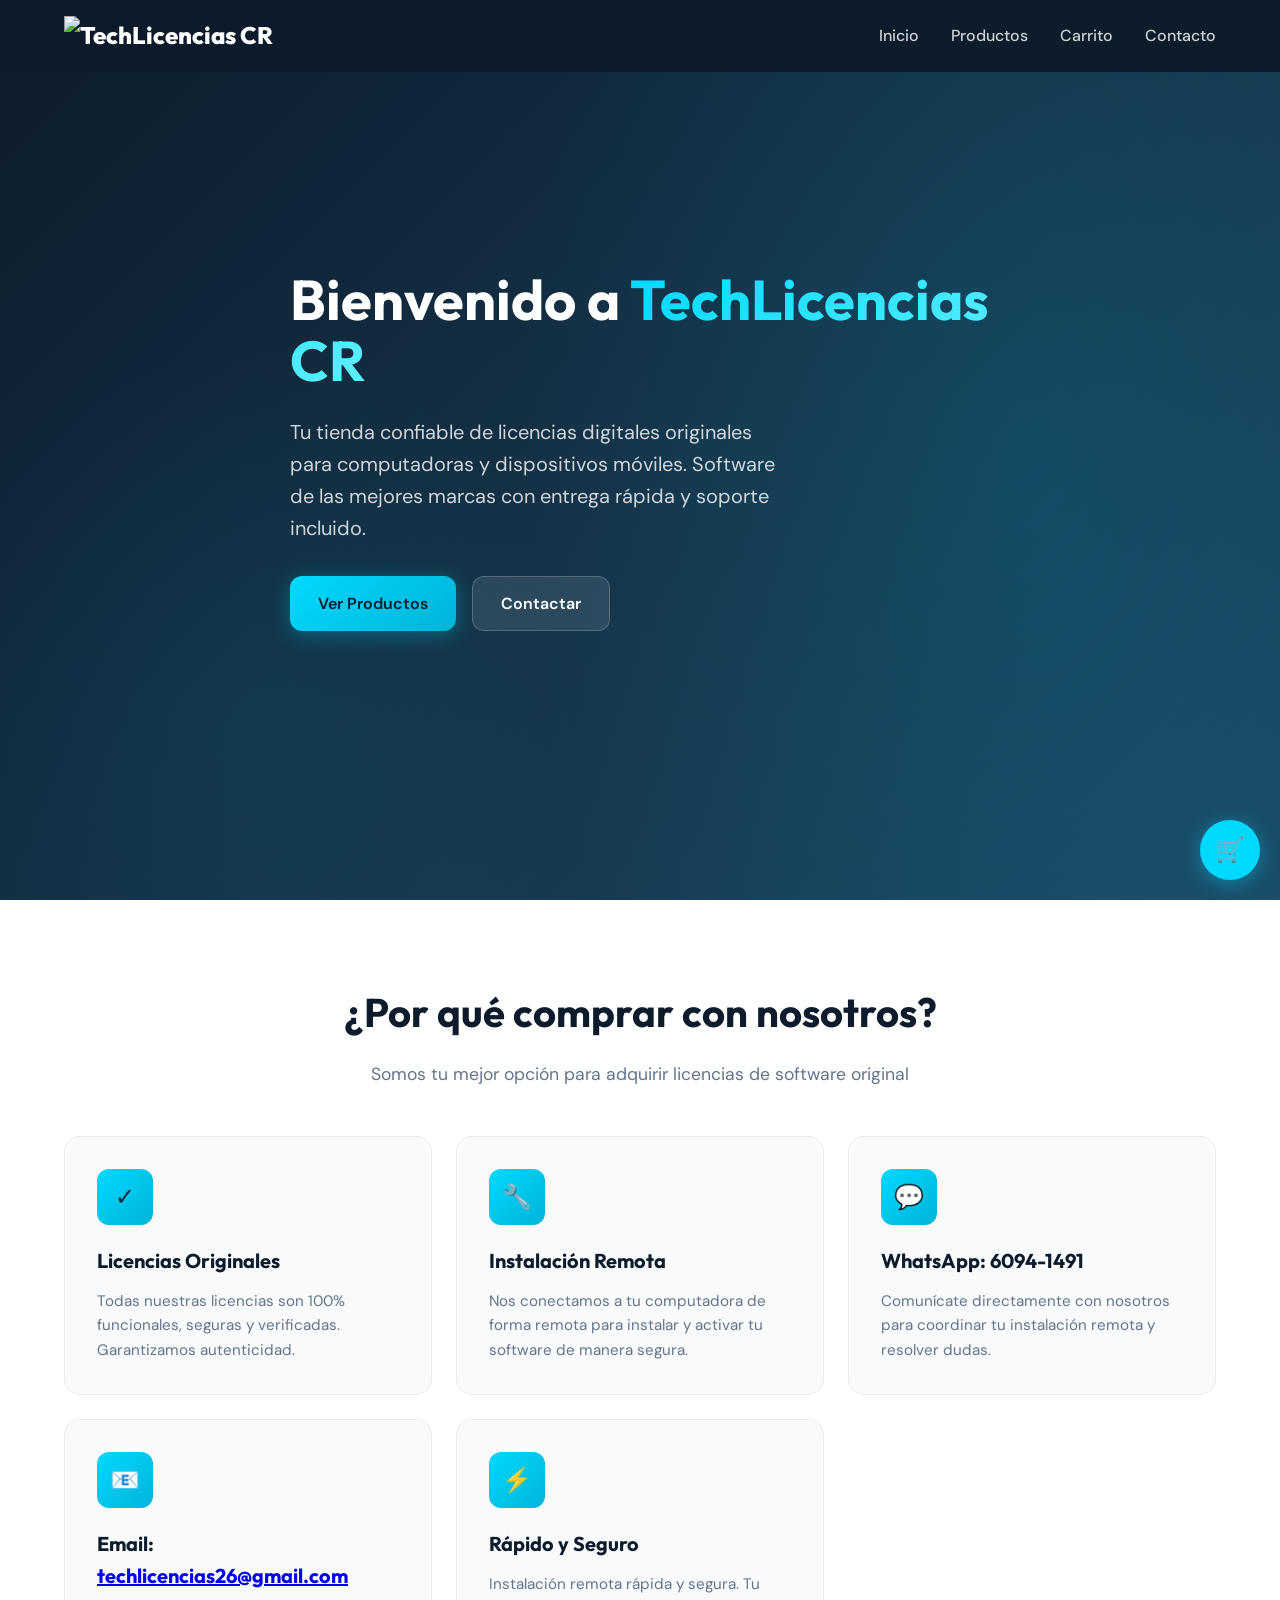
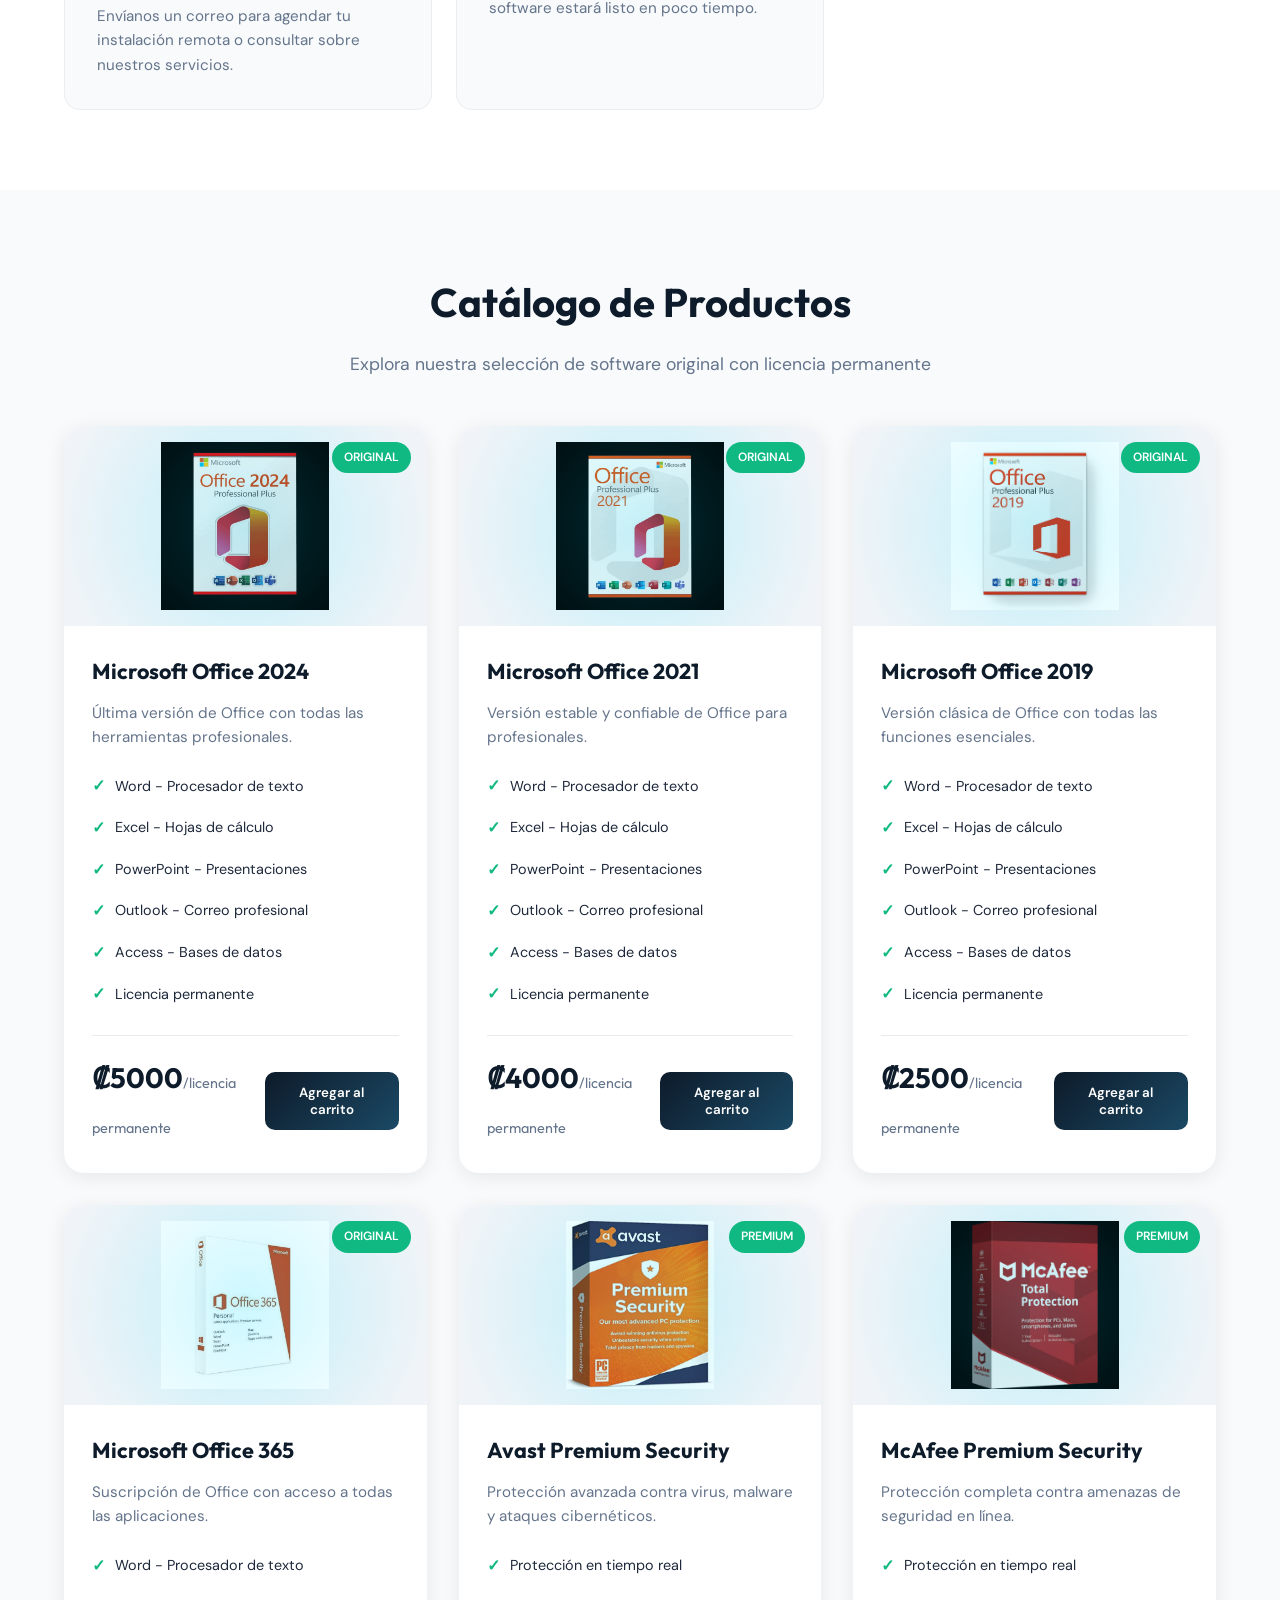
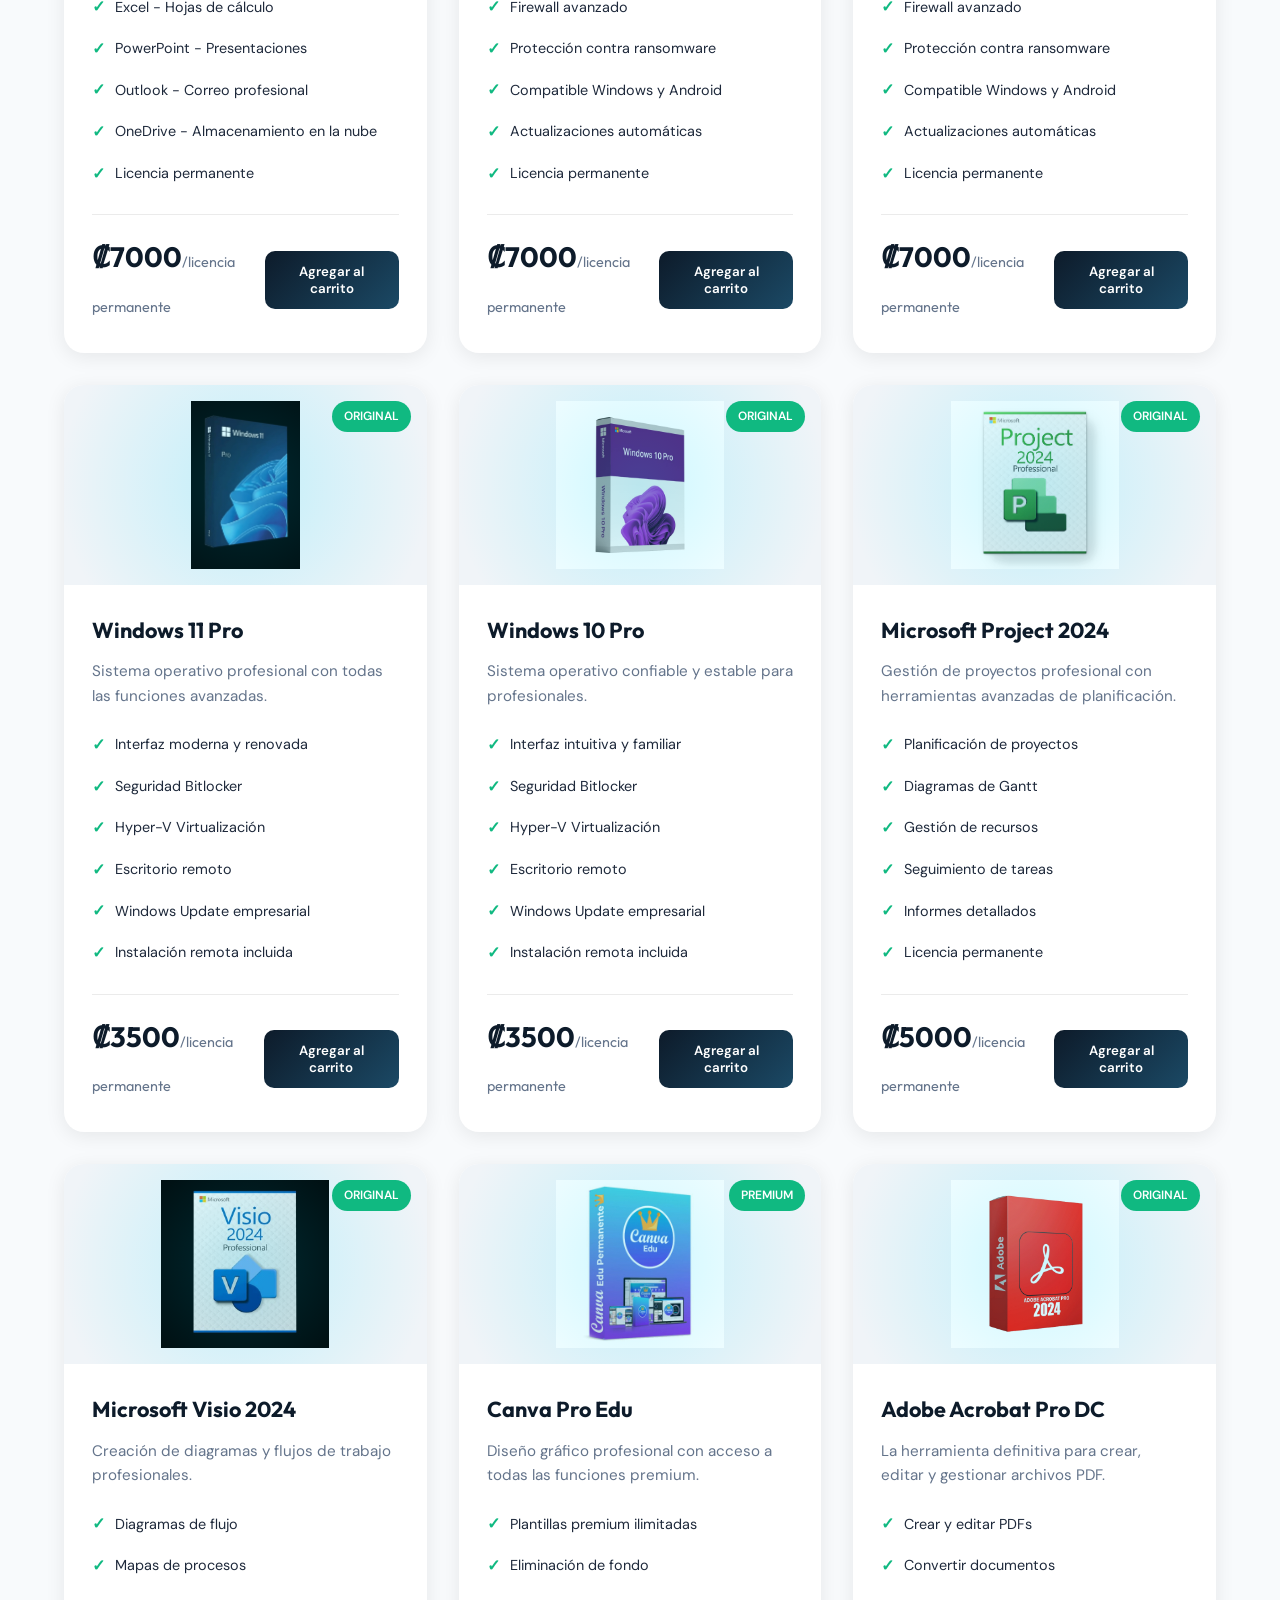
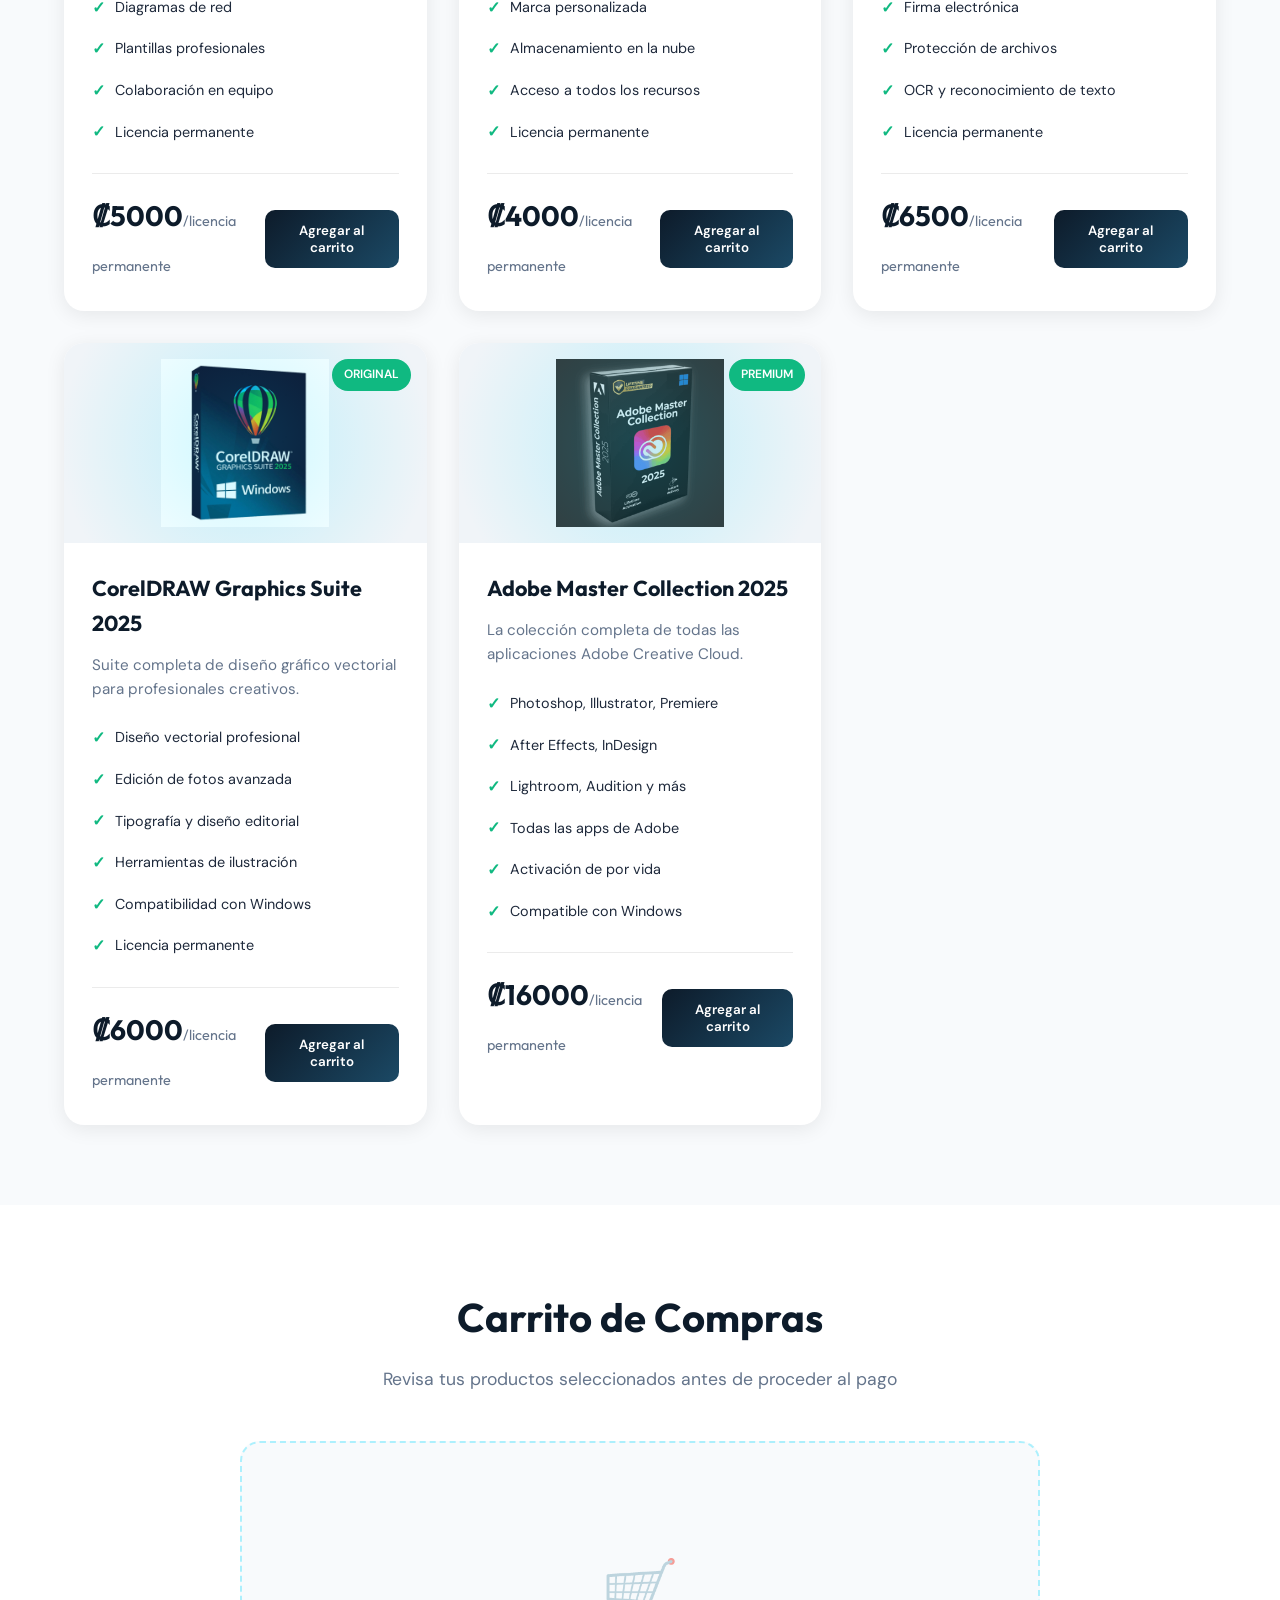
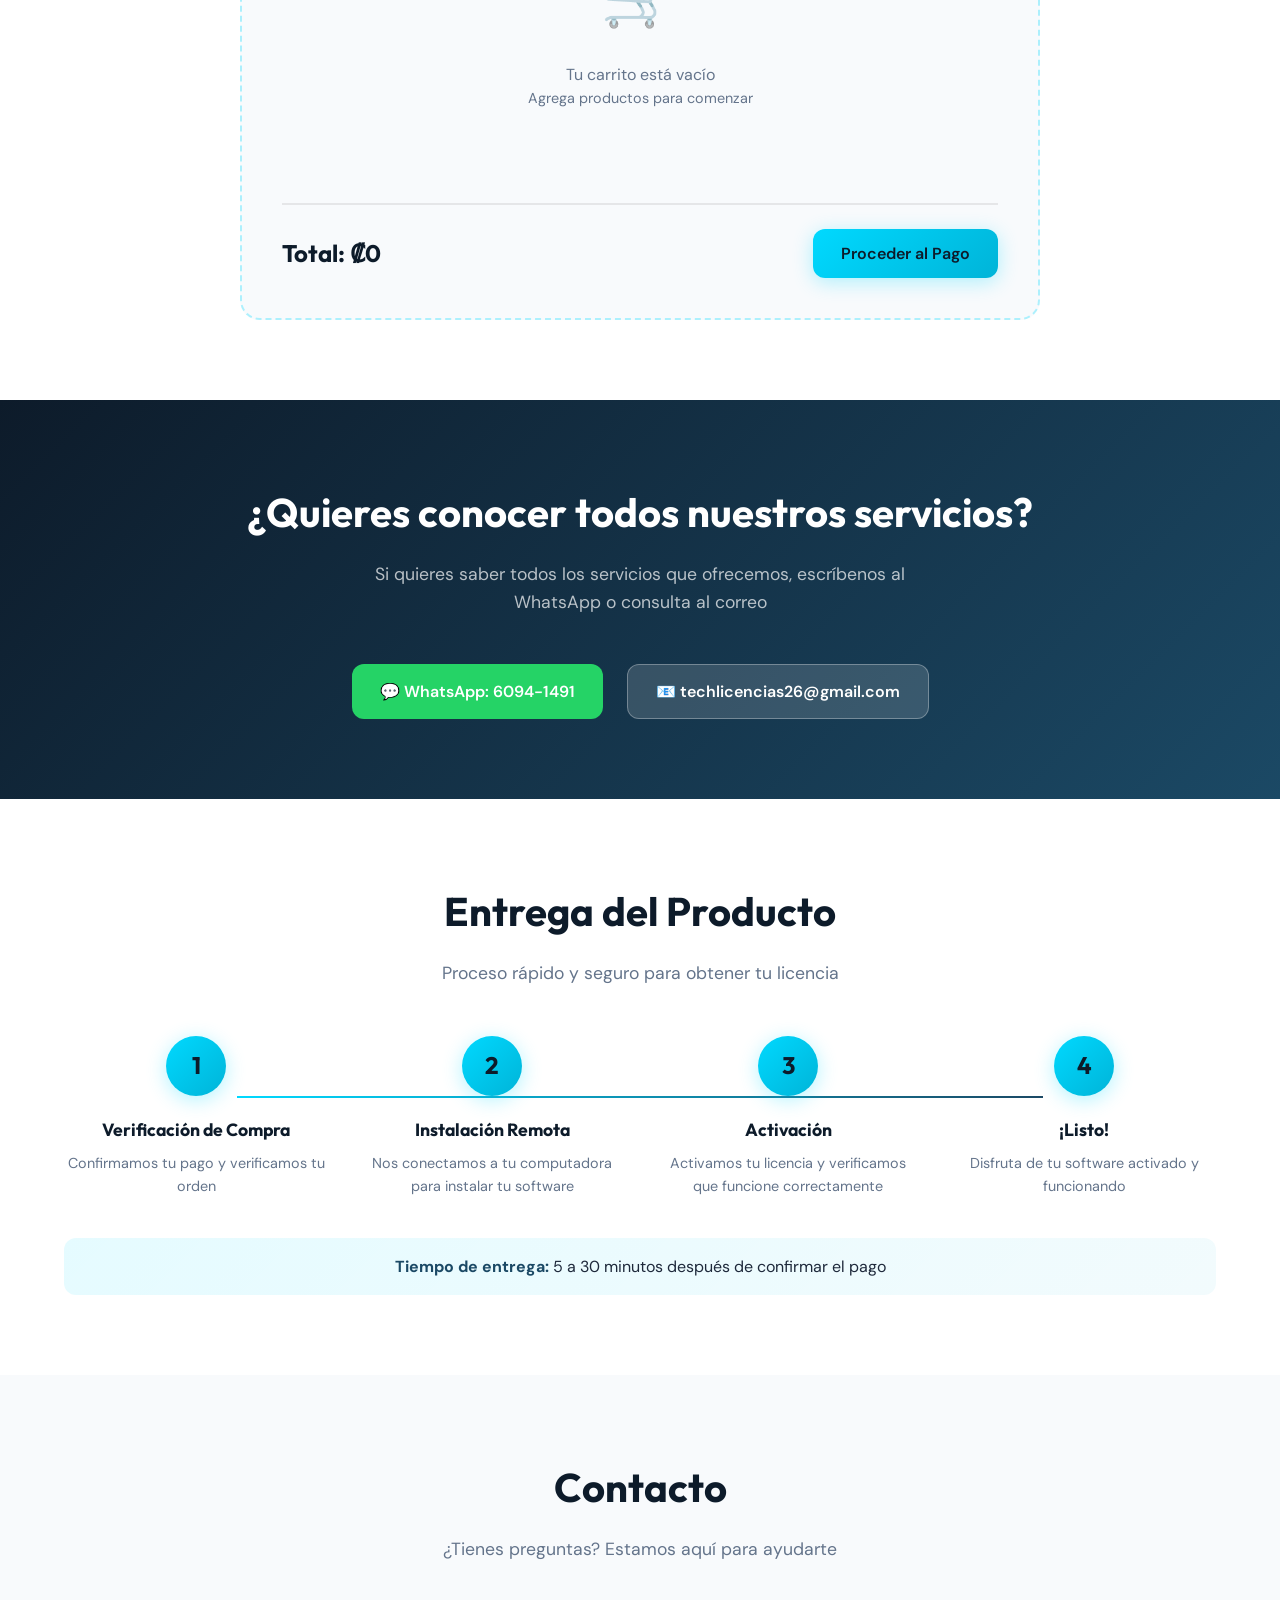
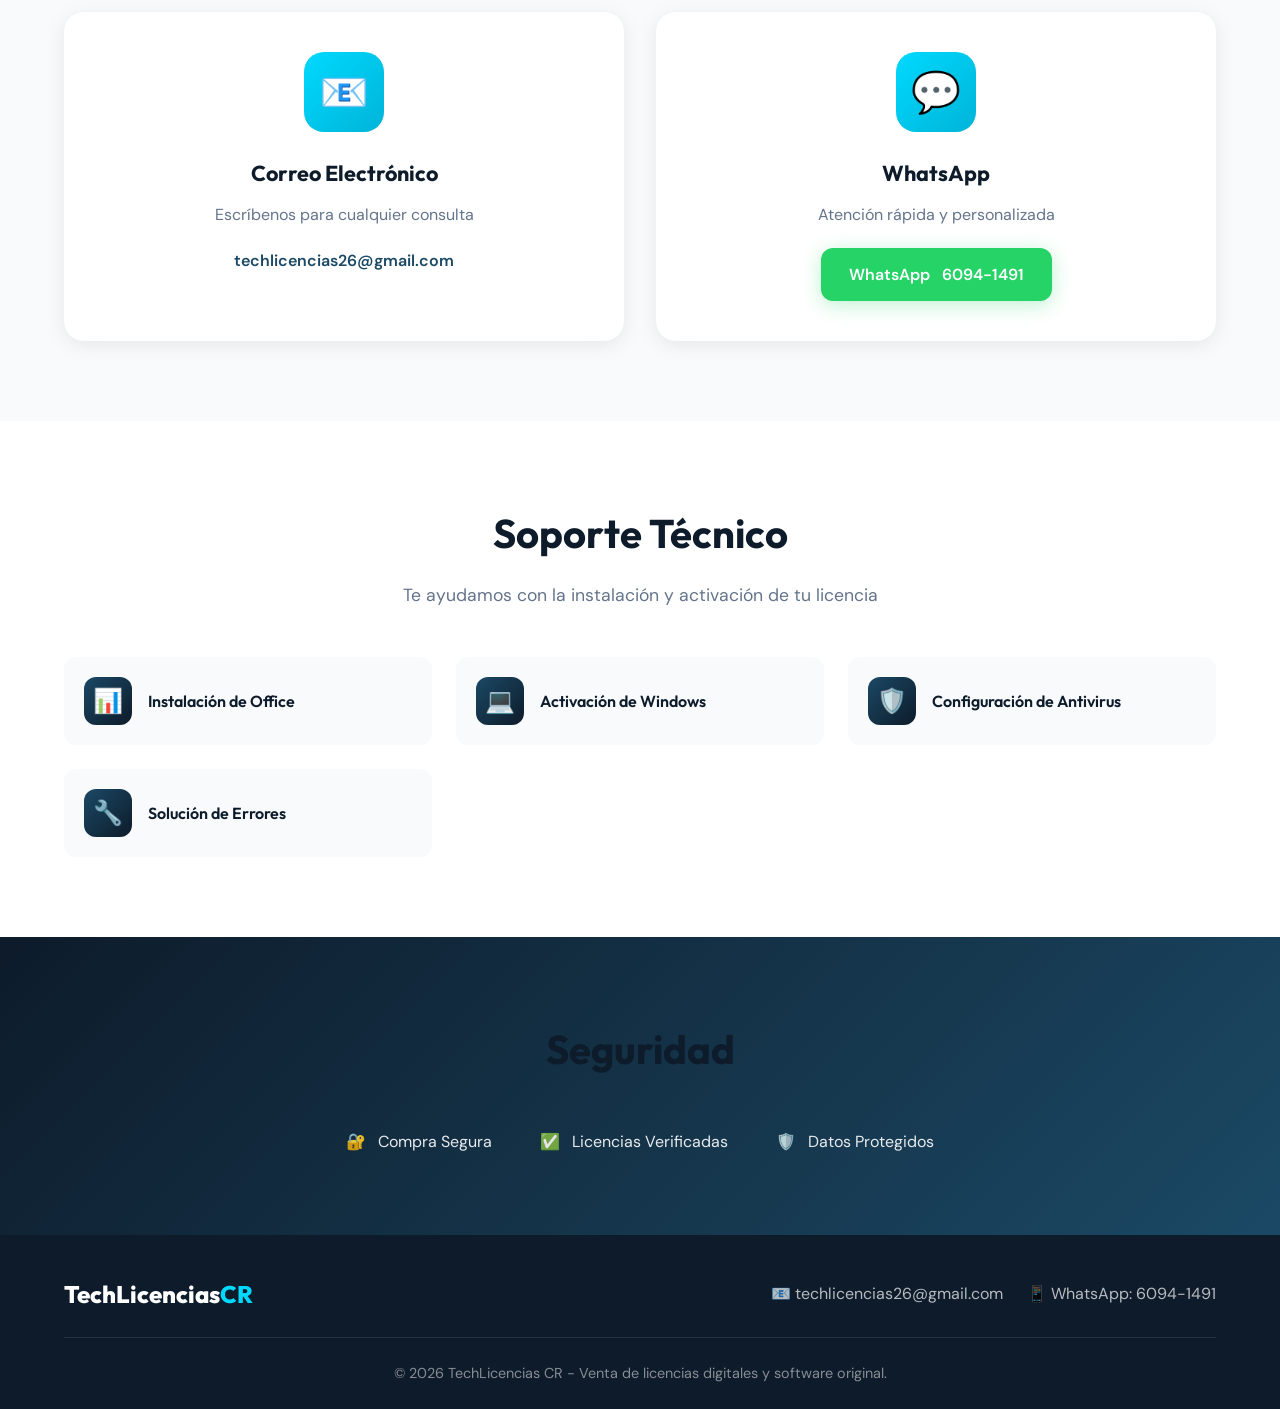
==== commit 67aa3cff: "Add files via upload" ====
--- a/index.html
+++ b/index.html
@@ -1801,1809 +1801,6 @@
         window.open('https://wa.me/50660941491?text=' + msg, '_blank');
     }
 };
-</script>E html>
-<html lang="es">
-<head>
-    <meta charset="UTF-8">
-    <meta name="viewport" content="width=device-width, initial-scale=1.0">
-    <title>TechLicencias CR - Licencias Digitales Originales</title>
-    <link rel="preconnect" href="https://fonts.googleapis.com">
-    <link rel="preconnect" href="https://fonts.gstatic.com" crossorigin>
-    <link href="https://fonts.googleapis.com/css2?family=DM+Sans:wght@400;500;600&family=Outfit:wght@400;600;700;800&display=swap" rel="stylesheet">
-    <style>
-        :root {
-            --primary: #0D1B2A;
-            --secondary: #1B4965;
-            --accent: #00D9FF;
-            --accent-dark: #00B4D8;
-            --success: #10B981;
-            --bg: #F8FAFC;
-            --card-bg: #FFFFFF;
-            --text-primary: #1E293B;
-            --text-secondary: #64748B;
-            --shadow: 0 4px 20px rgba(0,0,0,0.08);
-            --shadow-hover: 0 12px 40px rgba(0,0,0,0.15);
-        }
-
-        * {
-            margin: 0;
-            padding: 0;
-            box-sizing: border-box;
-        }
-
-        html {
-            scroll-behavior: smooth;
-        }
-
-        body {
-            font-family: 'DM Sans', sans-serif;
-            background: var(--bg);
-            color: var(--text-primary);
-            line-height: 1.6;
-            overflow-x: hidden;
-        }
-
-        h1, h2, h3, h4 {
-            font-family: 'Outfit', sans-serif;
-            font-weight: 700;
-        }
-
-        .container {
-            max-width: 1200px;
-            margin: 0 auto;
-            padding: 0 24px;
-        }
-
-        /* Floating Cart */
-        .floating-cart {
-            position: fixed;
-            bottom: 20px;
-            right: 20px;
-            z-index: 1000;
-        }
-
-        .cart-button {
-            width: 60px;
-            height: 60px;
-            border-radius: 50%;
-            background: var(--accent);
-            color: var(--primary);
-            border: none;
-            font-size: 24px;
-            cursor: pointer;
-            box-shadow: 0 4px 20px rgba(0, 217, 255, 0.4);
-            display: flex;
-            align-items: center;
-            justify-content: center;
-            transition: all 0.3s ease;
-        }
-
-        .cart-button:hover {
-            transform: scale(1.1);
-            box-shadow: 0 6px 30px rgba(0, 217, 255, 0.6);
-        }
-
-        .cart-button.active {
-            background: var(--accent-dark);
-        }
-
-        .cart-badge {
-            position: absolute;
-            top: -8px;
-            right: -8px;
-            background: #EF4444;
-            color: white;
-            border-radius: 50%;
-            width: 28px;
-            height: 28px;
-            display: flex;
-            align-items: center;
-            justify-content: center;
-            font-size: 12px;
-            font-weight: 600;
-        }
-
-        .cart-panel {
-            position: absolute;
-            bottom: 80px;
-            right: 0;
-            background: white;
-            border-radius: 12px;
-            box-shadow: 0 8px 32px rgba(0,0,0,0.15);
-            width: 320px;
-            max-height: 400px;
-            overflow-y: auto;
-            display: none;
-            flex-direction: column;
-            animation: slideUp 0.3s ease;
-        }
-
-        .cart-panel.active {
-            display: flex;
-        }
-
-        @keyframes slideUp {
-            from {
-                opacity: 0;
-                transform: translateY(10px);
-            }
-            to {
-                opacity: 1;
-                transform: translateY(0);
-            }
-        }
-
-        .cart-header {
-            padding: 16px;
-            border-bottom: 1px solid #E2E8F0;
-            font-weight: 600;
-            color: var(--primary);
-        }
-
-        .cart-items-list {
-            flex: 1;
-            padding: 12px;
-        }
-
-        .cart-item {
-            padding: 12px;
-            border-bottom: 1px solid #F1F5F9;
-            display: flex;
-            justify-content: space-between;
-            align-items: center;
-            font-size: 14px;
-        }
-
-        .cart-item:last-child {
-            border-bottom: none;
-        }
-
-        .cart-item-name {
-            flex: 1;
-            color: var(--text-primary);
-        }
-
-        .cart-item-price {
-            color: var(--accent);
-            font-weight: 600;
-            margin-right: 8px;
-        }
-
-        .cart-empty-msg {
-            padding: 24px;
-            text-align: center;
-            color: var(--text-secondary);
-            font-size: 14px;
-        }
-
-        .cart-footer-panel {
-            padding: 16px;
-            border-top: 1px solid #E2E8F0;
-            background: #F8FAFC;
-            border-radius: 0 0 12px 12px;
-        }
-
-        .cart-total-panel {
-            display: flex;
-            justify-content: space-between;
-            margin-bottom: 12px;
-            font-weight: 600;
-            color: var(--primary);
-        }
-
-        .cart-total-amount {
-            color: var(--accent);
-            font-size: 18px;
-        }
-
-        .cart-actions {
-            display: flex;
-            gap: 8px;
-        }
-
-        .cart-actions button {
-            flex: 1;
-            padding: 10px;
-            border: none;
-            border-radius: 6px;
-            font-weight: 600;
-            cursor: pointer;
-            transition: all 0.3s ease;
-            font-size: 13px;
-        }
-
-        .btn-clear {
-            background: #F1F5F9;
-            color: var(--text-secondary);
-        }
-
-        .btn-clear:hover {
-            background: #E2E8F0;
-        }
-
-        .btn-checkout-cart {
-            background: var(--accent);
-            color: var(--primary);
-        }
-
-        .btn-checkout-cart:hover {
-            background: var(--accent-dark);
-        }
-
-        /* Header */
-        header {
-            position: fixed;
-            top: 0;
-            left: 0;
-            right: 0;
-            background: rgba(13, 27, 42, 0.95);
-            backdrop-filter: blur(10px);
-            z-index: 999;
-            padding: 16px 0;
-            transition: all 0.3s ease;
-        }
-
-        header.scrolled {
-            padding: 12px 0;
-            box-shadow: 0 4px 30px rgba(0,0,0,0.2);
-        }
-
-        .nav-container {
-            display: flex;
-            justify-content: space-between;
-            align-items: center;
-        }
-
-        .logo {
-            font-family: 'Outfit', sans-serif;
-            font-size: 1.5rem;
-            font-weight: 800;
-            color: white;
-            text-decoration: none;
-        }
-
-        .logo span {
-            color: var(--accent);
-        }
-
-        .nav-menu {
-            display: flex;
-            gap: 32px;
-            list-style: none;
-        }
-
-        .nav-menu a {
-            color: rgba(255,255,255,0.8);
-            text-decoration: none;
-            font-weight: 500;
-            transition: color 0.3s;
-            position: relative;
-        }
-
-        .nav-menu a::after {
-            content: '';
-            position: absolute;
-            bottom: -4px;
-            left: 0;
-            width: 0;
-            height: 2px;
-            background: var(--accent);
-            transition: width 0.3s;
-        }
-
-        .nav-menu a:hover {
-            color: white;
-        }
-
-        .nav-menu a:hover::after {
-            width: 100%;
-        }
-
-        .mobile-toggle {
-            display: none;
-            flex-direction: column;
-            gap: 5px;
-            cursor: pointer;
-            padding: 8px;
-        }
-
-        .mobile-toggle span {
-            width: 24px;
-            height: 2px;
-            background: white;
-            transition: all 0.3s;
-        }
-
-        /* Hero Section */
-        .hero {
-            min-height: 100vh;
-            display: flex;
-            align-items: center;
-            background: linear-gradient(135deg, var(--primary) 0%, var(--secondary) 100%);
-            position: relative;
-            overflow: hidden;
-            padding-top: 80px;
-        }
-
-        .hero::before {
-            content: '';
-            position: absolute;
-            top: -50%;
-            right: -20%;
-            width: 80%;
-            height: 200%;
-            background: radial-gradient(ellipse, rgba(0,217,255,0.1) 0%, transparent 70%);
-            animation: float 20s ease-in-out infinite;
-        }
-
-        .hero::after {
-            content: '';
-            position: absolute;
-            bottom: -30%;
-            left: -10%;
-            width: 60%;
-            height: 100%;
-            background: radial-gradient(ellipse, rgba(0,180,216,0.08) 0%, transparent 60%);
-            animation: float 25s ease-in-out infinite reverse;
-        }
-
-        @keyframes float {
-            0%, 100% { transform: translate(0, 0) rotate(0deg); }
-            50% { transform: translate(30px, -20px) rotate(5deg); }
-        }
-
-        .hero-content {
-            position: relative;
-            z-index: 1;
-            max-width: 700px;
-        }
-
-        .hero h1 {
-            font-size: clamp(2.5rem, 5vw, 3.5rem);
-            color: white;
-            margin-bottom: 24px;
-            line-height: 1.1;
-        }
-
-        .hero h1 span {
-            background: linear-gradient(135deg, var(--accent), #60EFFF);
-            -webkit-background-clip: text;
-            -webkit-text-fill-color: transparent;
-            background-clip: text;
-        }
-
-        .hero p {
-            font-size: 1.25rem;
-            color: rgba(255,255,255,0.8);
-            margin-bottom: 32px;
-            max-width: 500px;
-        }
-
-        .hero-buttons {
-            display: flex;
-            gap: 16px;
-            flex-wrap: wrap;
-        }
-
-        .btn {
-            display: inline-flex;
-            align-items: center;
-            gap: 8px;
-            padding: 14px 28px;
-            border-radius: 12px;
-            font-weight: 600;
-            font-size: 1rem;
-            text-decoration: none;
-            transition: all 0.3s;
-            cursor: pointer;
-            border: none;
-            font-family: 'DM Sans', sans-serif;
-        }
-
-        .btn-primary {
-            background: linear-gradient(135deg, var(--accent), var(--accent-dark));
-            color: var(--primary);
-            box-shadow: 0 4px 20px rgba(0,217,255,0.3);
-        }
-
-        .btn-primary:hover {
-            transform: translateY(-2px);
-            box-shadow: 0 8px 30px rgba(0,217,255,0.4);
-        }
-
-        .btn-secondary {
-            background: rgba(255,255,255,0.1);
-            color: white;
-            border: 1px solid rgba(255,255,255,0.2);
-        }
-
-        .btn-secondary:hover {
-            background: rgba(255,255,255,0.2);
-            transform: translateY(-2px);
-        }
-
-        /* Section Styles */
-        section {
-            padding: 80px 0;
-        }
-
-        .section-header {
-            text-align: center;
-            margin-bottom: 48px;
-        }
-
-        .section-header h2 {
-            font-size: clamp(1.75rem, 4vw, 2.5rem);
-            color: var(--primary);
-            margin-bottom: 16px;
-        }
-
-        .section-header p {
-            color: var(--text-secondary);
-            max-width: 600px;
-            margin: 0 auto;
-            font-size: 1.1rem;
-        }
-
-        /* Why Choose Us */
-        .features {
-            background: white;
-        }
-
-        .features-grid {
-            display: grid;
-            grid-template-columns: repeat(auto-fit, minmax(280px, 1fr));
-            gap: 24px;
-        }
-
-        .feature-card {
-            background: var(--bg);
-            padding: 32px;
-            border-radius: 16px;
-            transition: all 0.3s;
-            border: 1px solid rgba(0,0,0,0.05);
-        }
-
-        .feature-card:hover {
-            transform: translateY(-4px);
-            box-shadow: var(--shadow);
-        }
-
-        .feature-icon {
-            width: 56px;
-            height: 56px;
-            background: linear-gradient(135deg, var(--accent), var(--accent-dark));
-            border-radius: 12px;
-            display: flex;
-            align-items: center;
-            justify-content: center;
-            margin-bottom: 20px;
-            font-size: 1.5rem;
-        }
-
-        .feature-card h3 {
-            font-size: 1.25rem;
-            margin-bottom: 12px;
-            color: var(--primary);
-        }
-
-        .feature-card p {
-            color: var(--text-secondary);
-            font-size: 0.95rem;
-        }
-
-        /* Products */
-        .products {
-            background: var(--bg);
-        }
-
-        .products-intro {
-            text-align: center;
-            margin-bottom: 48px;
-        }
-
-        .products-intro h2 {
-            font-size: clamp(1.75rem, 4vw, 2.5rem);
-            color: var(--primary);
-            margin-bottom: 16px;
-        }
-
-        .products-intro p {
-            color: var(--text-secondary);
-            font-size: 1.1rem;
-        }
-
-        .products-grid {
-            display: grid;
-            grid-template-columns: repeat(auto-fit, minmax(320px, 1fr));
-            gap: 32px;
-        }
-
-        .product-card {
-            background: var(--card-bg);
-            border-radius: 20px;
-            overflow: hidden;
-            box-shadow: var(--shadow);
-            transition: all 0.3s;
-        }
-
-        .product-card:hover {
-            transform: translateY(-8px);
-            box-shadow: var(--shadow-hover);
-        }
-
-        .product-image {
-            height: 200px;
-            background: linear-gradient(135deg, var(--primary), var(--secondary));
-            display: flex;
-            align-items: center;
-            justify-content: center;
-            position: relative;
-            overflow: hidden;
-        }
-
-        .product-image::before {
-            content: '';
-            position: absolute;
-            width: 150%;
-            height: 150%;
-            background: radial-gradient(circle, rgba(0,217,255,0.2) 0%, transparent 60%);
-            animation: pulse 4s ease-in-out infinite;
-        }
-
-        @keyframes pulse {
-            0%, 100% { transform: scale(1); opacity: 0.5; }
-            50% { transform: scale(1.1); opacity: 0.8; }
-        }
-
-        .product-icon {
-            font-size: 4rem;
-            position: relative;
-            z-index: 1;
-        }
-
-        .product-badge {
-            position: absolute;
-            top: 16px;
-            right: 16px;
-            background: var(--success);
-            color: white;
-            padding: 6px 12px;
-            border-radius: 20px;
-            font-size: 0.75rem;
-            font-weight: 600;
-            text-transform: uppercase;
-        }
-
-        .product-content {
-            padding: 28px;
-        }
-
-        .product-content h3 {
-            font-size: 1.35rem;
-            color: var(--primary);
-            margin-bottom: 12px;
-        }
-
-        .product-content > p {
-            color: var(--text-secondary);
-            font-size: 0.95rem;
-            margin-bottom: 16px;
-        }
-
-        .product-features {
-            list-style: none;
-            margin-bottom: 20px;
-        }
-
-        .product-features li {
-            display: flex;
-            align-items: center;
-            gap: 10px;
-            padding: 8px 0;
-            color: var(--text-primary);
-            font-size: 0.9rem;
-        }
-
-        .product-features li::before {
-            content: '✓';
-            color: var(--success);
-            font-weight: bold;
-            font-size: 1rem;
-        }
-
-        .product-footer {
-            display: flex;
-            justify-content: space-between;
-            align-items: center;
-            margin-top: 20px;
-            padding-top: 20px;
-            border-top: 1px solid rgba(0,0,0,0.08);
-        }
-
-        .product-price {
-            font-family: 'Outfit', sans-serif;
-            font-size: 1.75rem;
-            font-weight: 700;
-            color: var(--primary);
-        }
-
-        .product-price span {
-            font-size: 0.9rem;
-            color: var(--text-secondary);
-            font-weight: 400;
-        }
-
-        .btn-add {
-            background: linear-gradient(135deg, var(--primary), var(--secondary));
-            color: white;
-            padding: 12px 24px;
-            border-radius: 10px;
-            font-weight: 600;
-            border: none;
-            cursor: pointer;
-            transition: all 0.3s;
-            font-family: 'DM Sans', sans-serif;
-        }
-
-        .btn-add:hover {
-            transform: scale(1.05);
-            box-shadow: 0 4px 15px rgba(13,27,42,0.3);
-        }
-
-        /* Cart Section */
-        .cart {
-            background: white;
-        }
-
-        .cart-content {
-            max-width: 800px;
-            margin: 0 auto;
-            background: var(--bg);
-            border-radius: 20px;
-            padding: 40px;
-            border: 2px dashed rgba(0,217,255,0.3);
-        }
-
-        .cart-items {
-            min-height: 200px;
-        }
-
-        .cart-empty {
-            text-align: center;
-            padding: 60px 20px;
-            color: var(--text-secondary);
-        }
-
-        .cart-empty-icon {
-            font-size: 4rem;
-            margin-bottom: 16px;
-            opacity: 0.5;
-        }
-
-        .cart-footer {
-            margin-top: 32px;
-            padding-top: 24px;
-            border-top: 2px solid rgba(0,0,0,0.08);
-            display: flex;
-            justify-content: space-between;
-            align-items: center;
-        }
-
-        .cart-total {
-            font-family: 'Outfit', sans-serif;
-            font-size: 1.5rem;
-            font-weight: 700;
-            color: var(--primary);
-        }
-
-        /* Payment Methods */
-        .payment {
-            background: linear-gradient(135deg, var(--primary), var(--secondary));
-            color: white;
-        }
-
-        .payment .section-header h2 {
-            color: white;
-        }
-
-        .payment .section-header p {
-            color: rgba(255,255,255,0.7);
-        }
-
-        .payment-grid {
-            display: grid;
-            grid-template-columns: repeat(auto-fit, minmax(200px, 1fr));
-            gap: 24px;
-        }
-
-        .payment-card {
-            background: rgba(255,255,255,0.1);
-            backdrop-filter: blur(10px);
-            padding: 32px;
-            border-radius: 16px;
-            text-align: center;
-            border: 1px solid rgba(255,255,255,0.1);
-            transition: all 0.3s;
-        }
-
-        .payment-card:hover {
-            background: rgba(255,255,255,0.15);
-            transform: translateY(-4px);
-        }
-
-        .payment-icon {
-            font-size: 3rem;
-            margin-bottom: 16px;
-        }
-
-        .payment-card h3 {
-            font-size: 1.1rem;
-            margin-bottom: 8px;
-        }
-
-        .payment-card p {
-            font-size: 0.9rem;
-            color: rgba(255,255,255,0.7);
-        }
-
-        /* Delivery */
-        .delivery {
-            background: white;
-        }
-
-        .delivery-steps {
-            display: grid;
-            grid-template-columns: repeat(auto-fit, minmax(250px, 1fr));
-            gap: 32px;
-            position: relative;
-        }
-
-        .delivery-steps::before {
-            content: '';
-            position: absolute;
-            top: 60px;
-            left: 15%;
-            right: 15%;
-            height: 2px;
-            background: linear-gradient(90deg, var(--accent), var(--secondary));
-            z-index: 0;
-        }
-
-        .delivery-step {
-            text-align: center;
-            position: relative;
-            z-index: 1;
-        }
-
-        .step-number {
-            width: 60px;
-            height: 60px;
-            background: linear-gradient(135deg, var(--accent), var(--accent-dark));
-            border-radius: 50%;
-            display: flex;
-            align-items: center;
-            justify-content: center;
-            font-family: 'Outfit', sans-serif;
-            font-size: 1.5rem;
-            font-weight: 700;
-            color: var(--primary);
-            margin: 0 auto 20px;
-            box-shadow: 0 4px 20px rgba(0,217,255,0.3);
-        }
-
-        .delivery-step h3 {
-            font-size: 1.1rem;
-            color: var(--primary);
-            margin-bottom: 8px;
-        }
-
-        .delivery-step p {
-            color: var(--text-secondary);
-            font-size: 0.9rem;
-        }
-
-        .delivery-note {
-            text-align: center;
-            margin-top: 40px;
-            padding: 16px 24px;
-            background: linear-gradient(135deg, rgba(0,217,255,0.1), rgba(0,180,216,0.05));
-            border-radius: 12px;
-            display: inline-block;
-            width: 100%;
-        }
-
-        .delivery-note strong {
-            color: var(--secondary);
-        }
-
-        /* Contact */
-        .contact {
-            background: var(--bg);
-        }
-
-        .contact-grid {
-            display: grid;
-            grid-template-columns: repeat(auto-fit, minmax(300px, 1fr));
-            gap: 32px;
-        }
-
-        .contact-card {
-            background: var(--card-bg);
-            padding: 40px;
-            border-radius: 20px;
-            box-shadow: var(--shadow);
-            text-align: center;
-            transition: all 0.3s;
-        }
-
-        .contact-card:hover {
-            transform: translateY(-4px);
-            box-shadow: var(--shadow-hover);
-        }
-
-        .contact-icon {
-            width: 80px;
-            height: 80px;
-            background: linear-gradient(135deg, var(--accent), var(--accent-dark));
-            border-radius: 20px;
-            display: flex;
-            align-items: center;
-            justify-content: center;
-            font-size: 2.5rem;
-            margin: 0 auto 24px;
-        }
-
-        .contact-card h3 {
-            font-size: 1.35rem;
-            color: var(--primary);
-            margin-bottom: 12px;
-        }
-
-        .contact-card p {
-            color: var(--text-secondary);
-            margin-bottom: 20px;
-        }
-
-        .contact-link {
-            display: inline-flex;
-            align-items: center;
-            gap: 8px;
-            color: var(--secondary);
-            text-decoration: none;
-            font-weight: 600;
-            transition: color 0.3s;
-        }
-
-        .contact-link:hover {
-            color: var(--accent);
-        }
-
-        .whatsapp-btn {
-            display: inline-flex;
-            align-items: center;
-            gap: 12px;
-            background: #25D366;
-            color: white;
-            padding: 14px 28px;
-            border-radius: 12px;
-            text-decoration: none;
-            font-weight: 600;
-            transition: all 0.3s;
-            box-shadow: 0 4px 20px rgba(37,211,102,0.3);
-        }
-
-        .whatsapp-btn:hover {
-            transform: translateY(-2px);
-            box-shadow: 0 8px 30px rgba(37,211,102,0.4);
-        }
-
-        /* Support */
-        .support {
-            background: white;
-        }
-
-        .support-grid {
-            display: grid;
-            grid-template-columns: repeat(auto-fit, minmax(280px, 1fr));
-            gap: 24px;
-        }
-
-        .support-item {
-            display: flex;
-            align-items: center;
-            gap: 16px;
-            padding: 20px;
-            background: var(--bg);
-            border-radius: 12px;
-            transition: all 0.3s;
-        }
-
-        .support-item:hover {
-            background: rgba(0,217,255,0.08);
-        }
-
-        .support-icon {
-            width: 48px;
-            height: 48px;
-            background: linear-gradient(135deg, var(--secondary), var(--primary));
-            border-radius: 12px;
-            display: flex;
-            align-items: center;
-            justify-content: center;
-            font-size: 1.5rem;
-            flex-shrink: 0;
-        }
-
-        .support-item h4 {
-            font-size: 1rem;
-            color: var(--primary);
-            font-weight: 600;
-        }
-
-        /* Security */
-        .security {
-            background: linear-gradient(135deg, var(--primary), var(--secondary));
-            color: white;
-            text-align: center;
-        }
-
-        .security-grid {
-            display: flex;
-            justify-content: center;
-            gap: 48px;
-            flex-wrap: wrap;
-        }
-
-        .security-item {
-            display: flex;
-            align-items: center;
-            gap: 12px;
-        }
-
-        .security-icon {
-            font-size: 2rem;
-        }
-
-        .security-item span {
-            font-size: 1rem;
-            color: rgba(255,255,255,0.9);
-        }
-
-        /* Footer */
-        footer {
-            background: var(--primary);
-            color: white;
-            padding: 40px 0 24px;
-        }
-
-        .footer-content {
-            display: flex;
-            justify-content: space-between;
-            align-items: center;
-            flex-wrap: wrap;
-            gap: 24px;
-            padding-bottom: 24px;
-            border-bottom: 1px solid rgba(255,255,255,0.1);
-            margin-bottom: 24px;
-        }
-
-        .footer-logo {
-            font-family: 'Outfit', sans-serif;
-            font-size: 1.5rem;
-            font-weight: 800;
-        }
-
-        .footer-logo span {
-            color: var(--accent);
-        }
-
-        .footer-contact {
-            display: flex;
-            gap: 24px;
-            flex-wrap: wrap;
-        }
-
-        .footer-contact a {
-            color: rgba(255,255,255,0.7);
-            text-decoration: none;
-            display: flex;
-            align-items: center;
-            gap: 8px;
-            transition: color 0.3s;
-        }
-
-        .footer-contact a:hover {
-            color: var(--accent);
-        }
-
-        .footer-bottom {
-            text-align: center;
-            color: rgba(255,255,255,0.5);
-            font-size: 0.9rem;
-        }
-
-        /* Responsive */
-        @media (max-width: 768px) {
-            .nav-menu {
-                position: fixed;
-                top: 70px;
-                left: 0;
-                right: 0;
-                background: var(--primary);
-                flex-direction: column;
-                padding: 24px;
-                gap: 20px;
-                transform: translateY(-150%);
-                transition: transform 0.3s;
-            }
-
-            .nav-menu.active {
-                transform: translateY(0);
-            }
-
-            .mobile-toggle {
-                display: flex;
-            }
-
-            .mobile-toggle.active span:nth-child(1) {
-                transform: rotate(45deg) translate(5px, 5px);
-            }
-
-            .mobile-toggle.active span:nth-child(2) {
-                opacity: 0;
-            }
-
-            .mobile-toggle.active span:nth-child(3) {
-                transform: rotate(-45deg) translate(5px, -5px);
-            }
-
-            .hero {
-                padding-top: 100px;
-                min-height: auto;
-                padding-bottom: 80px;
-            }
-
-            .hero-buttons {
-                flex-direction: column;
-            }
-
-            .btn {
-                width: 100%;
-                justify-content: center;
-            }
-
-            .delivery-steps::before {
-                display: none;
-            }
-
-            .footer-content {
-                flex-direction: column;
-                text-align: center;
-            }
-
-            section {
-                padding: 60px 0;
-            }
-        }
-
-        /* Animations */
-        .fade-in {
-            opacity: 1;
-            transform: translateY(0);
-            transition: all 0.6s ease;
-        }
-
-        .fade-in.animate {
-            opacity: 0;
-            transform: translateY(20px);
-        }
-
-        .fade-in.visible {
-            opacity: 1;
-            transform: translateY(0);
-        }
-
-        .stagger-1 { transition-delay: 0.1s; }
-        .stagger-2 { transition-delay: 0.2s; }
-        .stagger-3 { transition-delay: 0.3s; }
-        .stagger-4 { transition-delay: 0.4s; }
-    </style>
-</head>
-<body>
-    <!-- Header -->
-    <header id="header">
-        <div class="container nav-container">
-            <a href="#" class="logo" style="display: flex; align-items: center; gap: 12px;">
-                <img src="uploads/file_0000000065a8720e84e4018075c0899a.png" alt="TechLicencias CR" style="height: 40px; width: auto;">
-                <span style="display: none;">TechLicencias<span>CR</span></span>
-            </a>
-            <ul class="nav-menu" id="navMenu">
-                <li><a href="#inicio">Inicio</a></li>
-                <li><a href="#productos">Productos</a></li>
-                <li><a href="#carrito">Carrito</a></li>
-                <li><a href="#contacto">Contacto</a></li>
-            </ul>
-            <div class="mobile-toggle" id="mobileToggle">
-                <span></span>
-                <span></span>
-                <span></span>
-            </div>
-        </div>
-    </header>
-
-    <!-- Hero Section -->
-    <section class="hero" id="inicio">
-        <div class="container">
-            <div class="hero-content">
-                <h1>Bienvenido a <span>TechLicencias CR</span></h1>
-                <p>Tu tienda confiable de licencias digitales originales para computadoras y dispositivos móviles. Software de las mejores marcas con entrega rápida y soporte incluido.</p>
-                <div class="hero-buttons">
-                    <a href="#productos" class="btn btn-primary">Ver Productos</a>
-                    <a href="#contacto" class="btn btn-secondary">Contactar</a>
-                </div>
-            </div>
-        </div>
-    </section>
-
-    <!-- Features Section -->
-    <section class="features" id="features">
-        <div class="container">
-            <div class="section-header">
-                <h2>¿Por qué comprar con nosotros?</h2>
-                <p>Somos tu mejor opción para adquirir licencias de software original</p>
-            </div>
-            <div class="features-grid">
-                <div class="feature-card fade-in">
-                    <div class="feature-icon">✓</div>
-                    <h3>Licencias Originales</h3>
-                    <p>Todas nuestras licencias son 100% funcionales, seguras y verificadas. Garantizamos autenticidad.</p>
-                </div>
-                <div class="feature-card fade-in stagger-1">
-                    <div class="feature-icon">🔧</div>
-                    <h3>Instalación Remota</h3>
-                    <p>Nos conectamos a tu computadora de forma remota para instalar y activar tu software de manera segura.</p>
-                </div>
-                <div class="feature-card fade-in stagger-2">
-                    <div class="feature-icon">💬</div>
-                    <h3>WhatsApp: 6094-1491</h3>
-                    <p>Comunícate directamente con nosotros para coordinar tu instalación remota y resolver dudas.</p>
-                </div>
-                <div class="feature-card fade-in stagger-4">
-                    <div class="feature-icon">📧</div>
-                    <h3>Email: <a href="mailto:techlicencias26@gmail.com">techlicencias26@gmail.com</a></h3>
-                    <p>Envíanos un correo para agendar tu instalación remota o consultar sobre nuestros servicios.</p>
-                </div>
-                <div class="feature-card fade-in stagger-4">
-                    <div class="feature-icon">⚡</div>
-                    <h3>Rápido y Seguro</h3>
-                    <p>Instalación remota rápida y segura. Tu software estará listo en poco tiempo.</p>
-                </div>
-            </div>
-        </div>
-    </section>
-
-    <!-- Products Section -->
-    <section class="products" id="productos">
-        <div class="container">
-            <div class="products-intro">
-                <h2>Catálogo de Productos</h2>
-                <p>Explora nuestra selección de software original con licencia permanente</p>
-            </div>
-            <div class="products-grid">
-                <div class="product-card fade-in">
-                    <div class="product-image">
-                        <span class="product-badge">Original</span>
-                        <span class="product-icon">📊</span>
-                    </div>
-                    <div class="product-content">
-                        <h3>Microsoft Office 2024</h3>
-                        <p>Última versión de Office con todas las herramientas profesionales.</p>
-                        <ul class="product-features">
-                            <li>Word - Procesador de texto</li>
-                            <li>Excel - Hojas de cálculo</li>
-                            <li>PowerPoint - Presentaciones</li>
-                            <li>Outlook - Correo profesional</li>
-                            <li>Access - Bases de datos</li>
-                            <li>Licencia permanente</li>
-                        </ul>
-                        <div class="product-footer">
-                            <div class="product-price">₡5000<span>/licencia permanente</span></div>
-                            <button class="btn-add" data-name="Office 2024" data-price="5000">Agregar al carrito</button>
-                        </div>
-                    </div>
-                </div>
-
-                <div class="product-card fade-in stagger-1">
-                    <div class="product-image">
-                        <span class="product-badge">Original</span>
-                        <span class="product-icon">📊</span>
-                    </div>
-                    <div class="product-content">
-                        <h3>Microsoft Office 2021</h3>
-                        <p>Versión estable y confiable de Office para profesionales.</p>
-                        <ul class="product-features">
-                            <li>Word - Procesador de texto</li>
-                            <li>Excel - Hojas de cálculo</li>
-                            <li>PowerPoint - Presentaciones</li>
-                            <li>Outlook - Correo profesional</li>
-                            <li>Access - Bases de datos</li>
-                            <li>Licencia permanente</li>
-                        </ul>
-                        <div class="product-footer">
-                            <div class="product-price">₡4000<span>/licencia permanente</span></div>
-                            <button class="btn-add" data-name="Office 2021" data-price="4000">Agregar al carrito</button>
-                        </div>
-                    </div>
-                </div>
-
-                <div class="product-card fade-in stagger-2">
-                    <div class="product-image">
-                        <span class="product-badge">Original</span>
-                        <span class="product-icon">📊</span>
-                    </div>
-                    <div class="product-content">
-                        <h3>Microsoft Office 2019</h3>
-                        <p>Versión clásica de Office con todas las funciones esenciales.</p>
-                        <ul class="product-features">
-                            <li>Word - Procesador de texto</li>
-                            <li>Excel - Hojas de cálculo</li>
-                            <li>PowerPoint - Presentaciones</li>
-                            <li>Outlook - Correo profesional</li>
-                            <li>Access - Bases de datos</li>
-                            <li>Licencia permanente</li>
-                        </ul>
-                        <div class="product-footer">
-                            <div class="product-price">₡2500<span>/licencia permanente</span></div>
-                            <button class="btn-add" data-name="Office 2019" data-price="2500">Agregar al carrito</button>
-                        </div>
-                    </div>
-                </div>
-
-                <div class="product-card fade-in stagger-3">
-                    <div class="product-image">
-                        <span class="product-badge">Original</span>
-                        <span class="product-icon">📊</span>
-                    </div>
-                    <div class="product-content">
-                        <h3>Microsoft Office 365</h3>
-                        <p>Suscripción de Office con acceso a todas las aplicaciones.</p>
-                        <ul class="product-features">
-                            <li>Word - Procesador de texto</li>
-                            <li>Excel - Hojas de cálculo</li>
-                            <li>PowerPoint - Presentaciones</li>
-                            <li>Outlook - Correo profesional</li>
-                            <li>OneDrive - Almacenamiento en la nube</li>
-                            <li>Licencia permanente</li>
-                        </ul>
-                        <div class="product-footer">
-                            <div class="product-price">₡7000<span>/licencia permanente</span></div>
-                            <button class="btn-add" data-name="Office 365" data-price="7000">Agregar al carrito</button>
-                        </div>
-                    </div>
-                </div>
-
-                <div class="product-card fade-in stagger-4">
-                    <div class="product-image">
-                        <span class="product-badge">Premium</span>
-                        <span class="product-icon">🛡️</span>
-                    </div>
-                    <div class="product-content">
-                        <h3>Avast Premium Security</h3>
-                        <p>Protección avanzada contra virus, malware y ataques cibernéticos.</p>
-                        <ul class="product-features">
-                            <li>Protección en tiempo real</li>
-                            <li>Firewall avanzado</li>
-                            <li>Protección contra ransomware</li>
-                            <li>Compatible Windows y Android</li>
-                            <li>Actualizaciones automáticas</li>
-                            <li>Licencia permanente</li>
-                        </ul>
-                        <div class="product-footer">
-                            <div class="product-price">₡7000<span>/licencia permanente</span></div>
-                            <button class="btn-add" data-name="Avast Premium Security" data-price="7000">Agregar al carrito</button>
-                        </div>
-                    </div>
-                </div>
-
-                <div class="product-card fade-in stagger-4">
-                    <div class="product-image">
-                        <span class="product-badge">Premium</span>
-                        <span class="product-icon">🛡️</span>
-                    </div>
-                    <div class="product-content">
-                        <h3>McAfee Premium Security</h3>
-                        <p>Protección completa contra amenazas de seguridad en línea.</p>
-                        <ul class="product-features">
-                            <li>Protección en tiempo real</li>
-                            <li>Firewall avanzado</li>
-                            <li>Protección contra ransomware</li>
-                            <li>Compatible Windows y Android</li>
-                            <li>Actualizaciones automáticas</li>
-                            <li>Licencia permanente</li>
-                        </ul>
-                        <div class="product-footer">
-                            <div class="product-price">₡7000<span>/licencia permanente</span></div>
-                            <button class="btn-add" data-name="McAfee Premium Security" data-price="7000">Agregar al carrito</button>
-                        </div>
-                    </div>
-                </div>
-
-                <div class="product-card fade-in stagger-1">
-                    <div class="product-image">
-                        <span class="product-badge">Original</span>
-                        <span class="product-icon">💻</span>
-                    </div>
-                    <div class="product-content">
-                        <h3>Windows 11 Pro</h3>
-                        <p>Sistema operativo profesional con todas las funciones avanzadas.</p>
-                        <ul class="product-features">
-                            <li>Interfaz moderna y renovada</li>
-                            <li>Seguridad Bitlocker</li>
-                            <li>Hyper-V Virtualización</li>
-                            <li>Escritorio remoto</li>
-                            <li>Windows Update empresarial</li>
-                            <li>Instalación remota incluida</li>
-                        </ul>
-                        <div class="product-footer">
-                            <div class="product-price">₡3500<span>/licencia permanente</span></div>
-                            <button class="btn-add" data-name="Windows 11 Pro" data-price="3500">Agregar al carrito</button>
-                        </div>
-                    </div>
-                </div>
-
-                <div class="product-card fade-in stagger-2">
-                    <div class="product-image">
-                        <span class="product-badge">Original</span>
-                        <span class="product-icon">💻</span>
-                    </div>
-                    <div class="product-content">
-                        <h3>Windows 10 Pro</h3>
-                        <p>Sistema operativo confiable y estable para profesionales.</p>
-                        <ul class="product-features">
-                            <li>Interfaz intuitiva y familiar</li>
-                            <li>Seguridad Bitlocker</li>
-                            <li>Hyper-V Virtualización</li>
-                            <li>Escritorio remoto</li>
-                            <li>Windows Update empresarial</li>
-                            <li>Instalación remota incluida</li>
-                        </ul>
-                        <div class="product-footer">
-                            <div class="product-price">₡3500<span>/licencia permanente</span></div>
-                            <button class="btn-add" data-name="Windows 10 Pro" data-price="3500">Agregar al carrito</button>
-                        </div>
-                    </div>
-                </div>
-
-                <div class="product-card fade-in stagger-3">
-                    <div class="product-image">
-                        <span class="product-badge">Original</span>
-                        <span class="product-icon">📋</span>
-                    </div>
-                    <div class="product-content">
-                        <h3>Microsoft Project 2024</h3>
-                        <p>Gestión de proyectos profesional con herramientas avanzadas de planificación.</p>
-                        <ul class="product-features">
-                            <li>Planificación de proyectos</li>
-                            <li>Diagramas de Gantt</li>
-                            <li>Gestión de recursos</li>
-                            <li>Seguimiento de tareas</li>
-                            <li>Informes detallados</li>
-                            <li>Licencia permanente</li>
-                        </ul>
-                        <div class="product-footer">
-                            <div class="product-price">₡5000<span>/licencia permanente</span></div>
-                            <button class="btn-add" data-name="Microsoft Project 2024" data-price="5000">Agregar al carrito</button>
-                        </div>
-                    </div>
-                </div>
-
-                <div class="product-card fade-in stagger-4">
-                    <div class="product-image">
-                        <span class="product-badge">Original</span>
-                        <span class="product-icon">📐</span>
-                    </div>
-                    <div class="product-content">
-                        <h3>Microsoft Visio 2024</h3>
-                        <p>Creación de diagramas y flujos de trabajo profesionales.</p>
-                        <ul class="product-features">
-                            <li>Diagramas de flujo</li>
-                            <li>Mapas de procesos</li>
-                            <li>Diagramas de red</li>
-                            <li>Plantillas profesionales</li>
-                            <li>Colaboración en equipo</li>
-                            <li>Licencia permanente</li>
-                        </ul>
-                        <div class="product-footer">
-                            <div class="product-price">₡5000<span>/licencia permanente</span></div>
-                            <button class="btn-add" data-name="Microsoft Visio 2024" data-price="5000">Agregar al carrito</button>
-                        </div>
-                    </div>
-                </div>
-
-                <div class="product-card fade-in stagger-1">
-                    <div class="product-image">
-                        <span class="product-badge">Premium</span>
-                        <span class="product-icon">🎨</span>
-                    </div>
-                    <div class="product-content">
-                        <h3>Canva Pro Edu</h3>
-                        <p>Diseño gráfico profesional con acceso a todas las funciones premium.</p>
-                        <ul class="product-features">
-                            <li>Plantillas premium ilimitadas</li>
-                            <li>Eliminación de fondo</li>
-                            <li>Marca personalizada</li>
-                            <li>Almacenamiento en la nube</li>
-                            <li>Acceso a todos los recursos</li>
-                            <li>Licencia permanente</li>
-                        </ul>
-                        <div class="product-footer">
-                            <div class="product-price">₡4000<span>/licencia permanente</span></div>
-                            <button class="btn-add" data-name="Canva Pro Edu" data-price="4000">Agregar al carrito</button>
-                        </div>
-                    </div>
-                </div>
-
-                <div class="product-card fade-in stagger-2">
-                    <div class="product-image">
-                        <span class="product-badge">Original</span>
-                        <span class="product-icon">📄</span>
-                    </div>
-                    <div class="product-content">
-                        <h3>Adobe Acrobat Pro DC</h3>
-                        <p>La herramienta definitiva para crear, editar y gestionar archivos PDF.</p>
-                        <ul class="product-features">
-                            <li>Crear y editar PDFs</li>
-                            <li>Convertir documentos</li>
-                            <li>Firma electrónica</li>
-                            <li>Protección de archivos</li>
-                            <li>OCR y reconocimiento de texto</li>
-                            <li>Licencia permanente</li>
-                        </ul>
-                        <div class="product-footer">
-                            <div class="product-price">₡6500<span>/licencia permanente</span></div>
-                            <button class="btn-add" data-name="Adobe Acrobat Pro DC" data-price="6500">Agregar al carrito</button>
-                        </div>
-                    </div>
-                </div>
-
-                <div class="product-card fade-in stagger-3">
-                    <div class="product-image">
-                        <span class="product-badge">Original</span>
-                        <span class="product-icon">🖌️</span>
-                    </div>
-                    <div class="product-content">
-                        <h3>CorelDRAW Graphics Suite 2025</h3>
-                        <p>Suite completa de diseño gráfico vectorial para profesionales creativos.</p>
-                        <ul class="product-features">
-                            <li>Diseño vectorial profesional</li>
-                            <li>Edición de fotos avanzada</li>
-                            <li>Tipografía y diseño editorial</li>
-                            <li>Herramientas de ilustración</li>
-                            <li>Compatibilidad con Windows</li>
-                            <li>Licencia permanente</li>
-                        </ul>
-                        <div class="product-footer">
-                            <div class="product-price">₡6000<span>/licencia permanente</span></div>
-                            <button class="btn-add" data-name="CorelDRAW Graphics Suite 2025" data-price="6000">Agregar al carrito</button>
-                        </div>
-                    </div>
-                </div>
-
-                <div class="product-card fade-in stagger-4">
-                    <div class="product-image">
-                        <span class="product-badge">Premium</span>
-                        <span class="product-icon">✨</span>
-                    </div>
-                    <div class="product-content">
-                        <h3>Adobe Master Collection 2025</h3>
-                        <p>La colección completa de todas las aplicaciones Adobe Creative Cloud.</p>
-                        <ul class="product-features">
-                            <li>Photoshop, Illustrator, Premiere</li>
-                            <li>After Effects, InDesign</li>
-                            <li>Lightroom, Audition y más</li>
-                            <li>Todas las apps de Adobe</li>
-                            <li>Activación de por vida</li>
-                            <li>Compatible con Windows</li>
-                        </ul>
-                        <div class="product-footer">
-                            <div class="product-price">₡16000<span>/licencia permanente</span></div>
-                            <button class="btn-add" data-name="Adobe Master Collection 2025" data-price="16000">Agregar al carrito</button>
-                        </div>
-                    </div>
-                </div>
-
-            </div>
-        </div>
-    </section>
-
-    <!-- Cart Section -->
-    <section class="cart" id="carrito">
-        <div class="container">
-            <div class="section-header">
-                <h2>Carrito de Compras</h2>
-                <p>Revisa tus productos seleccionados antes de proceder al pago</p>
-            </div>
-            <div class="cart-content">
-                <div class="cart-items" id="cartItems">
-                    <div class="cart-empty">
-                        <div class="cart-empty-icon">🛒</div>
-                        <p>Tu carrito está vacío</p>
-                        <p style="font-size: 0.9rem;">Agrega productos para comenzar</p>
-                    </div>
-                </div>
-                <div class="cart-footer">
-                    <div class="cart-total">Total: ₡<span id="cartTotal">0</span></div>
-                    <button class="btn btn-primary" id="btnCheckout">Proceder al Pago</button>
-                </div>
-            </div>
-        </div>
-    </section>
-
-    
-    <!-- More Services -->
-    <section class="payment" id="servicios">
-        <div class="container">
-            <div class="section-header">
-                <h2>¿Quieres conocer todos nuestros servicios?</h2>
-                <p>Si quieres saber todos los servicios que ofrecemos, escríbenos al WhatsApp o consulta al correo</p>
-            </div>
-            <div style="display: flex; justify-content: center; gap: 24px; flex-wrap: wrap;">
-                <a href="https://wa.me/50660941491" target="_blank" style="display: inline-flex; align-items: center; gap: 12px; background: #25D366; color: white; padding: 14px 28px; border-radius: 12px; text-decoration: none; font-weight: 600; font-size: 1rem;">
-                    💬 WhatsApp: 6094-1491
-                </a>
-                <a href="mailto:techlicencias26@gmail.com" style="display: inline-flex; align-items: center; gap: 12px; background: rgba(255,255,255,0.15); color: white; padding: 14px 28px; border-radius: 12px; text-decoration: none; font-weight: 600; font-size: 1rem; border: 1px solid rgba(255,255,255,0.3);">
-                    📧 techlicencias26@gmail.com
-                </a>
-            </div>
-        </div>
-    </section>
-
-    <!-- Delivery -->
-    <section class="delivery" id="entrega">
-        <div class="container">
-            <div class="section-header">
-                <h2>Entrega del Producto</h2>
-                <p>Proceso rápido y seguro para obtener tu licencia</p>
-            </div>
-            <div class="delivery-steps">
-                <div class="delivery-step fade-in">
-                    <div class="step-number">1</div>
-                    <h3>Verificación de Compra</h3>
-                    <p>Confirmamos tu pago y verificamos tu orden</p>
-                </div>
-                <div class="delivery-step fade-in stagger-1">
-                    <div class="step-number">2</div>
-                    <h3>Instalación Remota</h3>
-                    <p>Nos conectamos a tu computadora para instalar tu software</p>
-                </div>
-                <div class="delivery-step fade-in stagger-2">
-                    <div class="step-number">3</div>
-                    <h3>Activación</h3>
-                    <p>Activamos tu licencia y verificamos que funcione correctamente</p>
-                </div>
-                <div class="delivery-step fade-in stagger-3">
-                    <div class="step-number">4</div>
-                    <h3>¡Listo!</h3>
-                    <p>Disfruta de tu software activado y funcionando</p>
-                </div>
-            </div>
-            <div class="delivery-note">
-                <strong>Tiempo de entrega:</strong> 5 a 30 minutos después de confirmar el pago
-            </div>
-        </div>
-    </section>
-
-    <!-- Contact -->
-    <section class="contact" id="contacto">
-        <div class="container">
-            <div class="section-header">
-                <h2>Contacto</h2>
-                <p>¿Tienes preguntas? Estamos aquí para ayudarte</p>
-            </div>
-            <div class="contact-grid">
-                <div class="contact-card fade-in">
-                    <div class="contact-icon">📧</div>
-                    <h3>Correo Electrónico</h3>
-                    <p>Escríbenos para cualquier consulta</p>
-                    <a href="mailto:techlicencias26@gmail.com" class="contact-link">techlicencias26@gmail.com</a>
-                </div>
-                <div class="contact-card fade-in stagger-1">
-                    <div class="contact-icon">💬</div>
-                    <h3>WhatsApp</h3>
-                    <p>Atención rápida y personalizada</p>
-                    <a href="https://wa.me/50660941491" class="whatsapp-btn" target="_blank">
-                        <span>WhatsApp</span>
-                        6094-1491
-                    </a>
-                </div>
-            </div>
-        </div>
-    </section>
-
-    <!-- Support -->
-    <section class="support" id="soporte">
-        <div class="container">
-            <div class="section-header">
-                <h2>Soporte Técnico</h2>
-                <p>Te ayudamos con la instalación y activación de tu licencia</p>
-            </div>
-            <div class="support-grid">
-                <div class="support-item fade-in">
-                    <div class="support-icon">📊</div>
-                    <h4>Instalación de Office</h4>
-                </div>
-                <div class="support-item fade-in stagger-1">
-                    <div class="support-icon">💻</div>
-                    <h4>Activación de Windows</h4>
-                </div>
-                <div class="support-item fade-in stagger-2">
-                    <div class="support-icon">🛡️</div>
-                    <h4>Configuración de Antivirus</h4>
-                </div>
-                <div class="support-item fade-in stagger-3">
-                    <div class="support-icon">🔧</div>
-                    <h4>Solución de Errores</h4>
-                </div>
-            </div>
-        </div>
-    </section>
-
-    <!-- Security -->
-    <section class="security">
-        <div class="container">
-            <div class="section-header">
-                <h2>Seguridad</h2>
-            </div>
-            <div class="security-grid">
-                <div class="security-item">
-                    <span class="security-icon">🔐</span>
-                    <span>Compra Segura</span>
-                </div>
-                <div class="security-item">
-                    <span class="security-icon">✅</span>
-                    <span>Licencias Verificadas</span>
-                </div>
-                <div class="security-item">
-                    <span class="security-icon">🛡️</span>
-                    <span>Datos Protegidos</span>
-                </div>
-            </div>
-        </div>
-    </section>
-
-    <!-- Footer -->
-    <footer>
-        <div class="container">
-            <div class="footer-content">
-                <div class="footer-logo">TechLicencias<span>CR</span></div>
-                <div class="footer-contact">
-                    <a href="mailto:techlicencias26@gmail.com">📧 techlicencias26@gmail.com</a>
-                    <a href="https://wa.me/50660941491">📱 WhatsApp: 6094-1491</a>
-                </div>
-            </div>
-            <div class="footer-bottom">
-                <p>© 2026 TechLicencias CR - Venta de licencias digitales y software original.</p>
-            </div>
-        </div>
-    </footer>
-
-    <!-- Floating Cart -->
-    <div class="floating-cart">
-        <button class="cart-button" title="Ver carrito">
-            🛒
-            <span class="cart-badge" id="cartCount" style="display: none;">0</span>
-        </button>
-        <div class="cart-panel">
-            <div class="cart-header">Tu Carrito</div>
-            <div class="cart-items-list" id="floatingCartItems">
-                <div class="cart-empty-msg">Tu carrito está vacío</div>
-            </div>
-            <div class="cart-footer-panel">
-                <div class="cart-total-panel">
-                    Total: <span class="cart-total-amount" id="floatingCartTotal">₡0</span>
-                </div>
-                <div class="cart-actions">
-                    <button class="btn-clear" id="btnClearCart">Limpiar</button>
-                    <button class="btn-checkout-cart" id="btnCheckoutFloating">Comprar</button>
-                </div>
-            </div>
-        </div>
-    </div>
-
-    <script>
-        let cart = [];
-
-        function addToCart(name, price, btn) {
-            cart.push({ name: name, price: price });
-            btn.textContent = '¡Agregado! ✓';
-            btn.style.background = '#10B981';
-            setTimeout(function() {
-                btn.textContent = 'Agregar al carrito';
-                btn.style.background = '';
-            }, 1500);
-            renderCart();
-        }
-
-        function removeItem(i) {
-            cart.splice(i, 1);
-            renderCart();
-        }
-
-        function renderCart() {
-            var cartItems = document.getElementById('cartItems');
-            var cartTotal = document.getElementById('cartTotal');
-            var floatingItems = document.getElementById('floatingCartItems');
-            var floatingTotal = document.getElementById('floatingCartTotal');
-            var cartCount = document.getElementById('cartCount');
-
-            if (!cartItems) return;
-
-            if (cart.length === 0) {
-                cartItems.innerHTML = '<div class="cart-empty"><div class="cart-empty-icon">🛒</div><p>Tu carrito está vacío</p></div>';
-                if (cartTotal) cartTotal.textContent = '0';
-                if (floatingItems) floatingItems.innerHTML = '<div class="cart-empty-msg">Tu carrito está vacío</div>';
-                if (floatingTotal) floatingTotal.textContent = '₡0';
-                if (cartCount) cartCount.style.display = 'none';
-                return;
-            }
-
-            var total = 0;
-            var mainHTML = '';
-            var floatHTML = '';
-
-            for (var i = 0; i < cart.length; i++) {
-                var item = cart[i];
-                total += item.price;
-                mainHTML += '<div style="display:flex;justify-content:space-between;align-items:center;padding:16px;background:white;border-radius:12px;margin-bottom:12px;">'
-                    + '<div><strong>' + item.name + '</strong>'
-                    + '<p style="color:#64748B;font-size:0.9rem">₡' + item.price.toLocaleString() + '</p></div>'
-                    + '<button data-remove="' + i + '" style="background:#EF4444;color:white;border:none;padding:8px 16px;border-radius:8px;cursor:pointer;">Eliminar</button>'
-                    + '</div>';
-                floatHTML += '<div class="cart-item">'
-                    + '<div class="cart-item-name">' + item.name + '</div>'
-                    + '<div class="cart-item-price">₡' + item.price.toLocaleString() + '</div>'
-                    + '</div>';
-            }
-
-            cartItems.innerHTML = mainHTML;
-            if (cartTotal) cartTotal.textContent = total.toLocaleString();
-            if (floatingItems) floatingItems.innerHTML = floatHTML;
-            if (floatingTotal) floatingTotal.textContent = '₡' + total.toLocaleString();
-            if (cartCount) { cartCount.textContent = cart.length; cartCount.style.display = 'flex'; }
-        }
-
-        document.addEventListener('click', function(e) {
-            if (e.target.getAttribute('data-name')) {
-                var btn = e.target;
-                addToCart(btn.getAttribute('data-name'), parseInt(btn.getAttribute('data-price')), btn);
-            }
-            if (e.target.getAttribute('data-remove') !== null) {
-                removeItem(parseInt(e.target.getAttribute('data-remove')));
-            }
-            if (e.target.id === 'btnCheckout' || e.target.id === 'btnCheckoutFloating') {
-                checkout();
-            }
-            if (e.target.id === 'btnClearCart') {
-                cart = [];
-                renderCart();
-            }
-        });
-
-        var cartButton = document.querySelector('.cart-button');
-        var cartPanel = document.querySelector('.cart-panel');
-        if (cartButton && cartPanel) {
-            cartButton.addEventListener('click', function() {
-                cartPanel.classList.toggle('active');
-            });
-        }
-
-        function checkout() {
-            if (cart.length === 0) { alert('Tu carrito está vacío.'); return; }
-            var total = cart.reduce(function(s, x) { return s + x.price; }, 0);
-            var lista = cart.map(function(item) { return '• ' + item.name + ' — ₡' + item.price.toLocaleString(); }).join('%0A');
-            var msg = '👋 ¡Hola! Me interesa adquirir las siguientes licencias:%0A%0A' + lista + '%0A%0A💰 *Total: ₡' + total.toLocaleString() + '*%0A%0A¿Me pueden confirmar disponibilidad y método de pago? 🙌';
-            window.open('https://wa.me/50660941491?text=' + msg, '_blank');
-        }
-
-        t+    </script>
+</body>
+</html>
